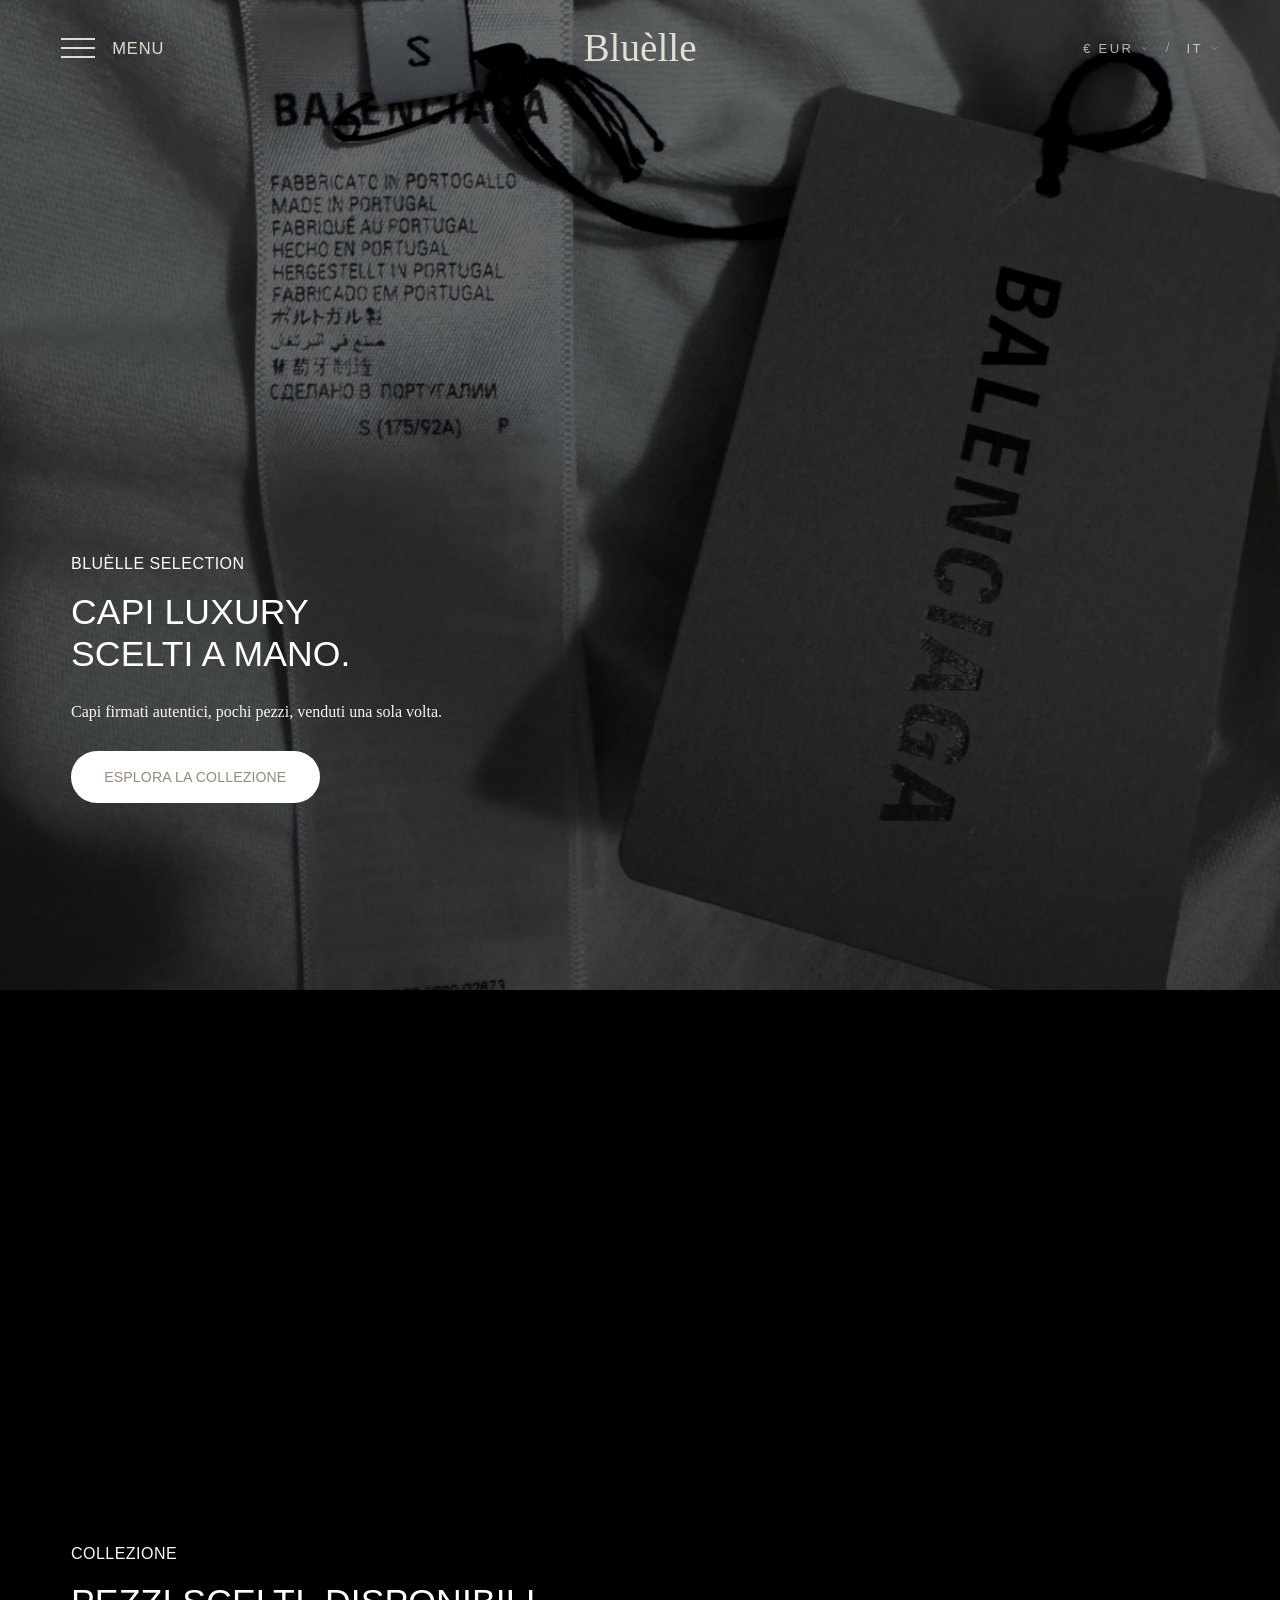
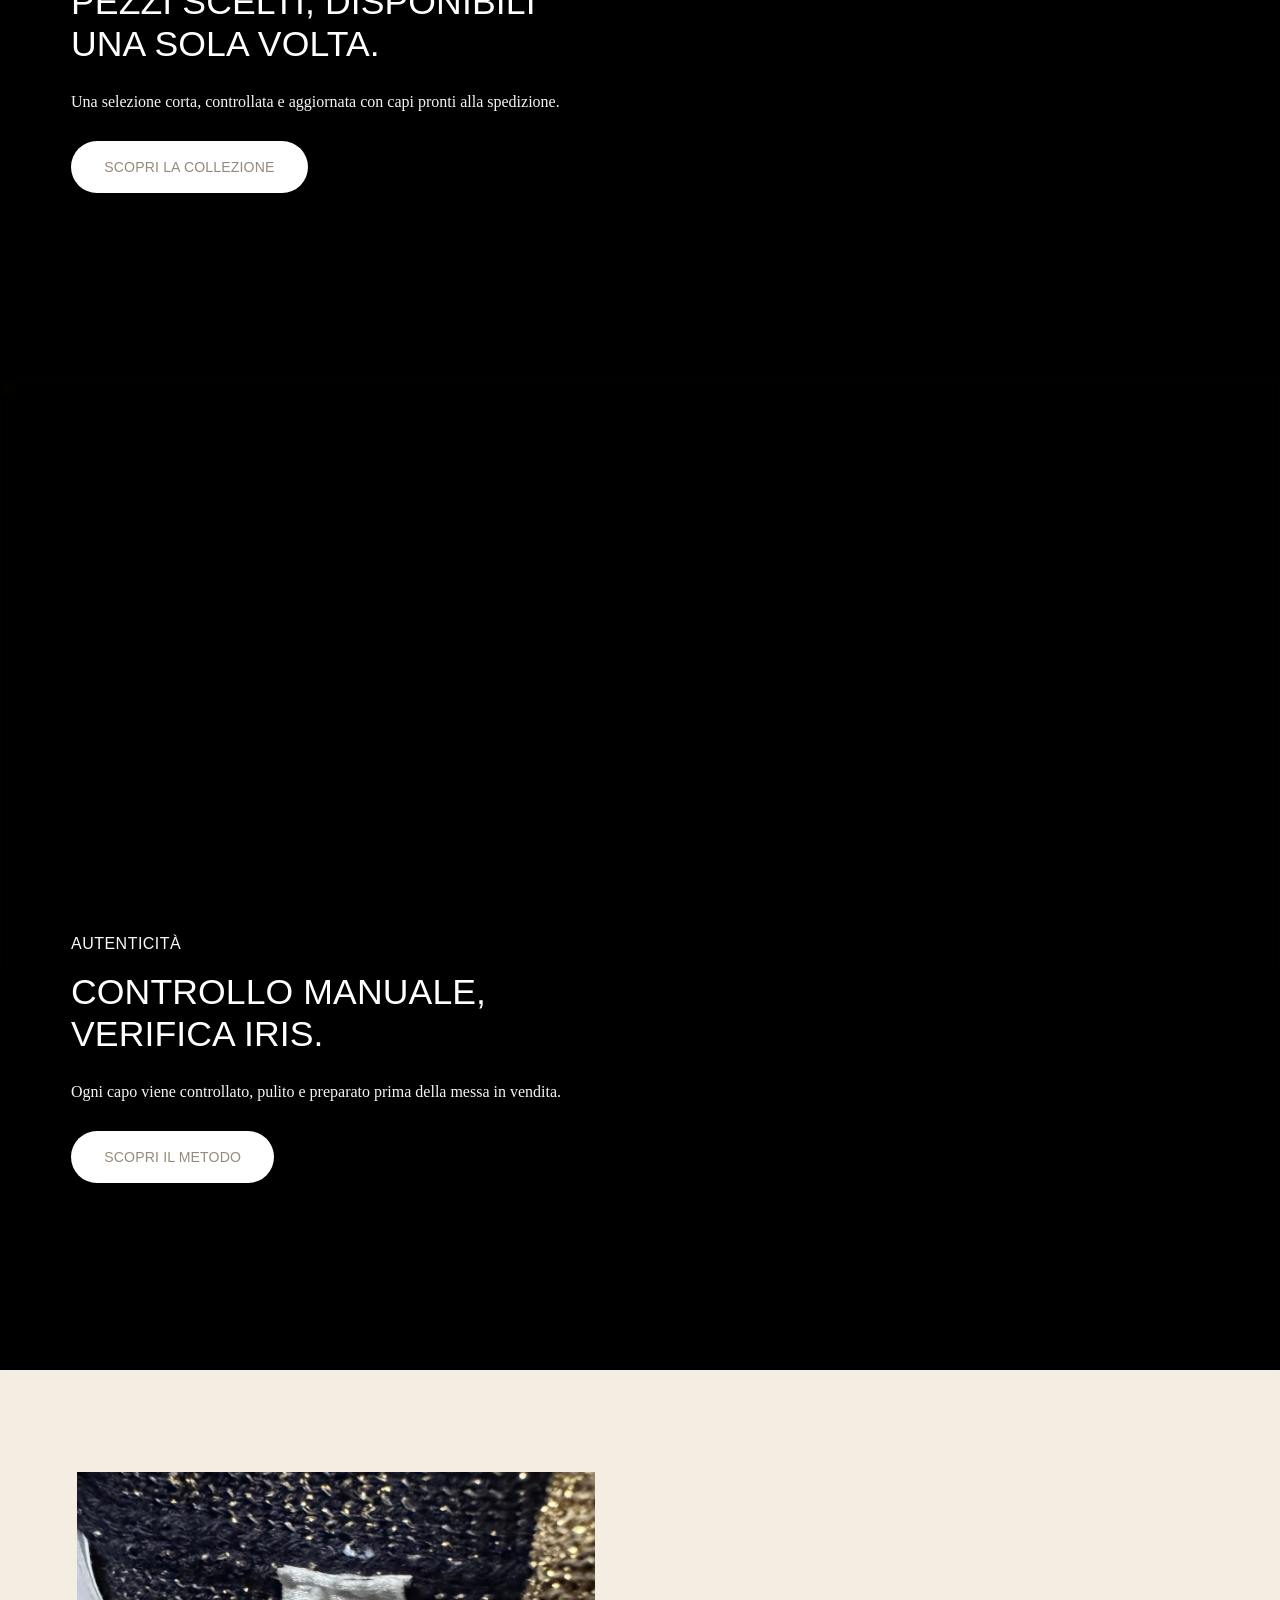
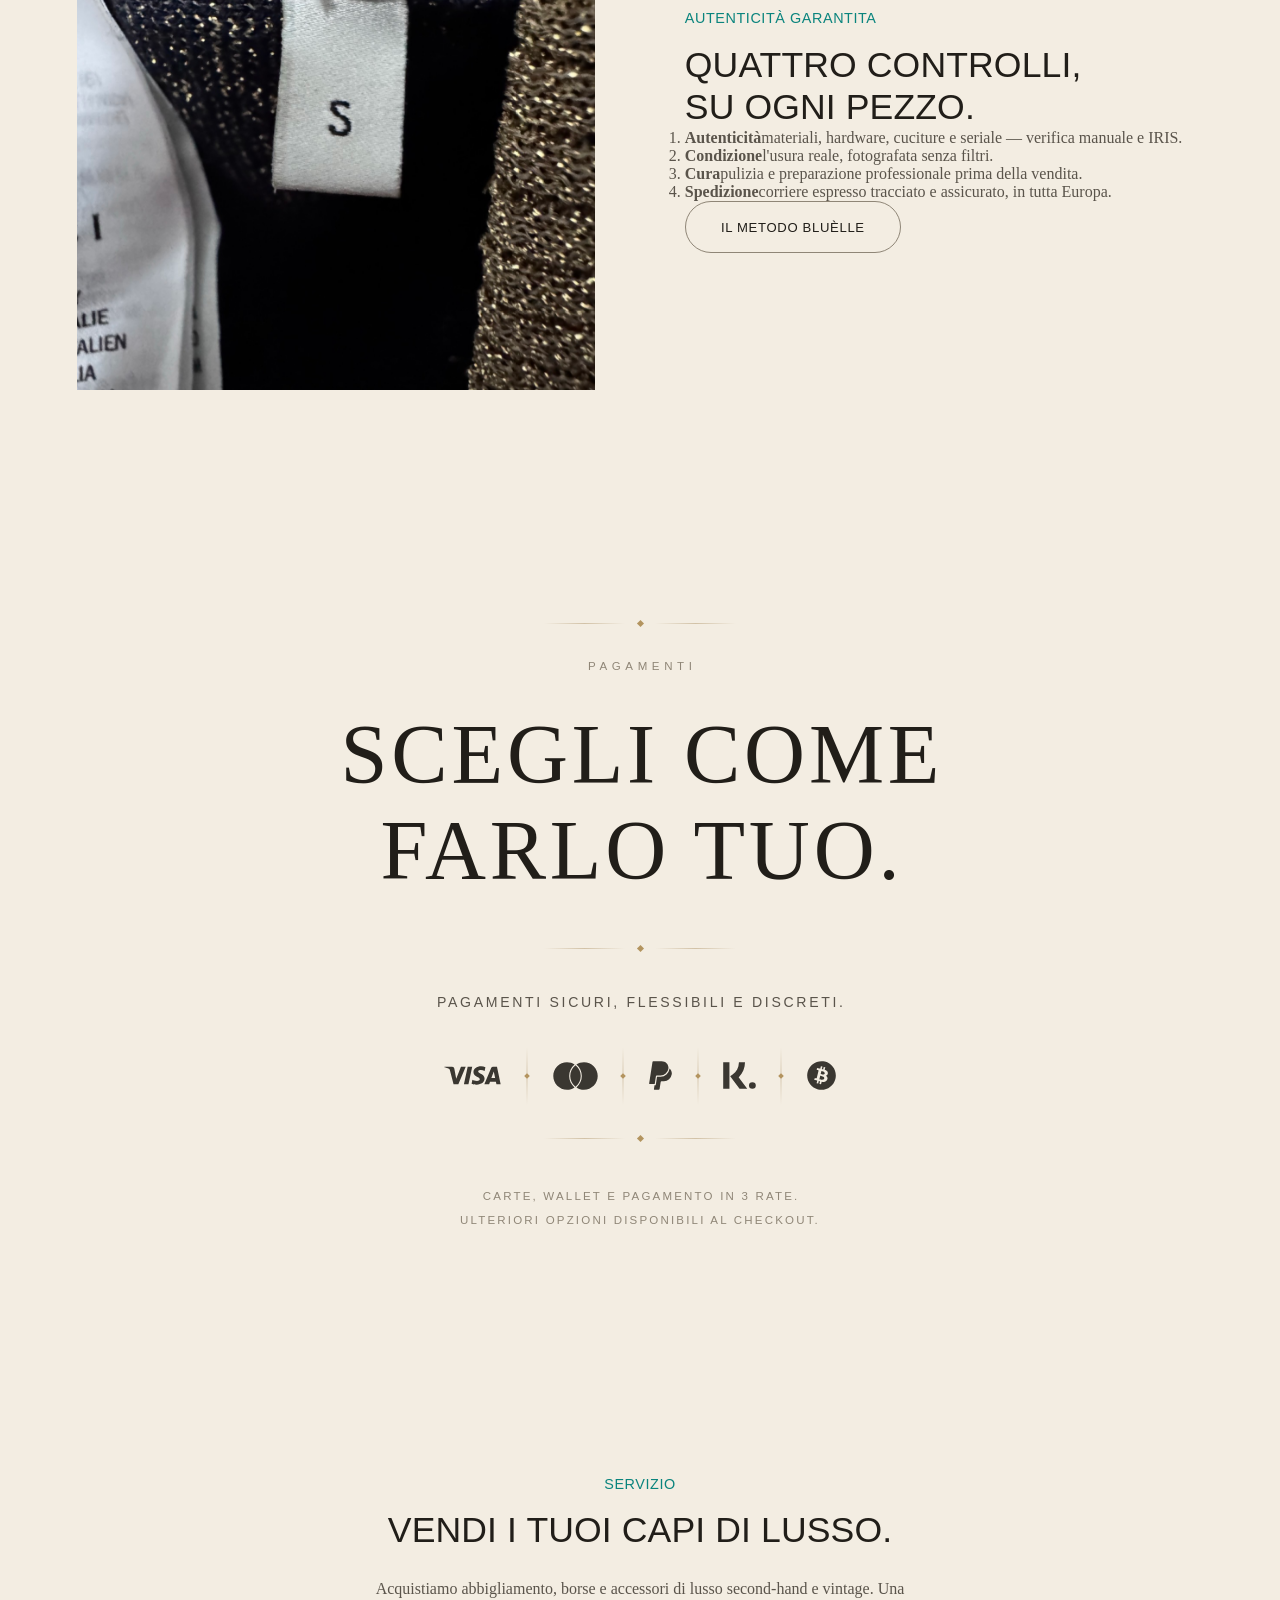
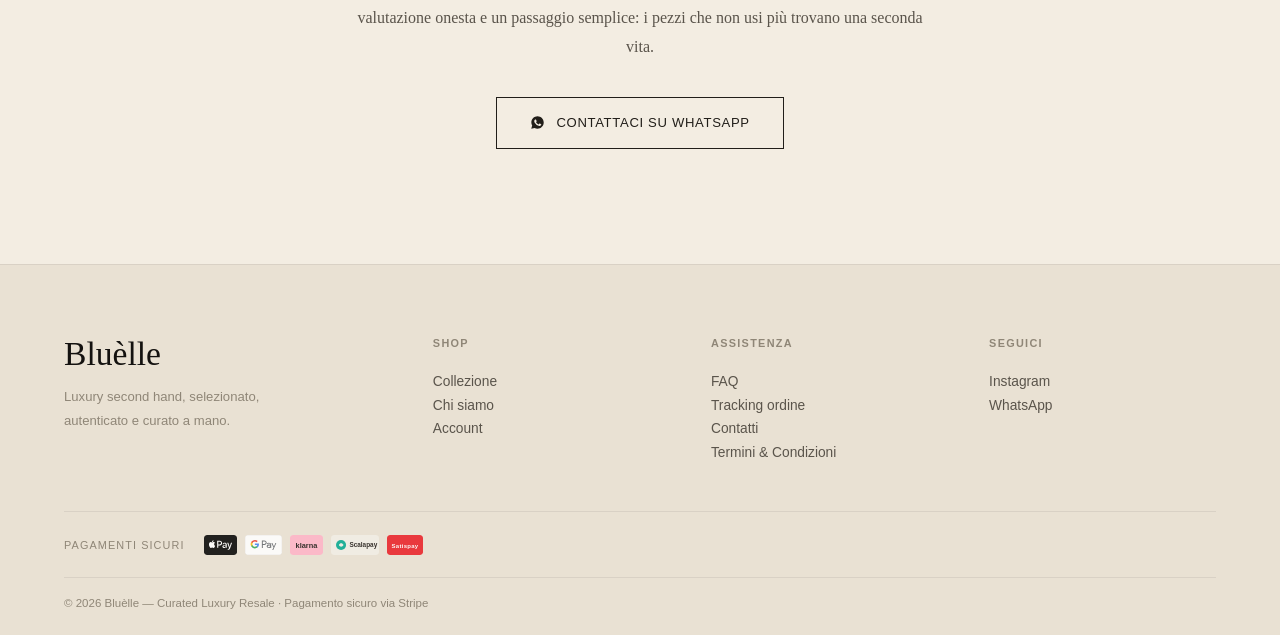
==== index.html @ ceb3f7fa "Pagamenti: loghi ufficiali al posto delle scritte disegnate Le scritte che avevo fatto io erano test" ====
<!DOCTYPE html>
<html lang="it">
<head>
<meta charset="UTF-8">
<meta http-equiv="Content-Security-Policy" content="default-src 'self'; base-uri 'self'; object-src 'none'; script-src 'self' 'unsafe-inline' https://cdn.jsdelivr.net https://unpkg.com; style-src 'self' 'unsafe-inline' https://fonts.googleapis.com https://cdn.jsdelivr.net; font-src 'self' https://fonts.gstatic.com; img-src 'self' data: https://cdn.jsdelivr.net https://popi99999.github.io; media-src 'self' https://videos.pexels.com https://commondatastorage.googleapis.com; connect-src 'self' https://open.er-api.com https://ipwho.is https://get.geojs.io https://unpkg.com; form-action 'self' https://formsubmit.co">
<meta name="referrer" content="strict-origin-when-cross-origin">
<meta name="viewport" content="width=device-width,initial-scale=1">
<meta name="description" content="Bluèlle seleziona e autentica capi luxury second hand. Autenticità garantita, prezzi onesti, spedizione tracciata in tutta Europa.">
<meta name="robots" content="index, follow">
<link rel="canonical" href="https://popi99999.github.io/BLUELLE-/">
<meta property="og:type" content="website">
<meta property="og:title" content="Bluèlle - Capi Luxury Selezionati">
<meta property="og:description" content="Capi firmati selezionati e autenticati uno per uno. Acquisto sicuro via Stripe, spedizione tracciata.">
<meta property="og:url" content="https://popi99999.github.io/BLUELLE-/">
<meta property="og:image" content="https://popi99999.github.io/BLUELLE-/img/p7-f1.jpg">
<meta property="og:locale" content="it_IT">
<meta property="og:site_name" content="Bluèlle">
<meta name="twitter:card" content="summary_large_image">
<meta name="twitter:image" content="https://popi99999.github.io/BLUELLE-/img/p7-f1.jpg">
<meta name="twitter:title" content="Bluèlle - Luxury Second Hand">
<meta name="twitter:description" content="Capi firmati selezionati e autenticati uno per uno.">
<link rel="icon" href="favicon.svg" type="image/svg+xml">
<title>Bluèlle - Capi Luxury Selezionati | Second Hand</title>
<link rel="preconnect" href="https://fonts.googleapis.com">
<link rel="preconnect" href="https://fonts.gstatic.com" crossorigin>
<link href="https://fonts.googleapis.com/css2?family=Bodoni+Moda:opsz,wght@6..96,400&family=Lora:ital,wght@0,400;0,700;1,400;1,700&family=Open+Sans:ital,wght@0,300;0,400;0,500;1,300&family=Pinyon+Script&display=swap" rel="stylesheet">
<link rel="stylesheet" href="https://cdn.jsdelivr.net/npm/lenis@1.3.25/dist/lenis.css" integrity="sha384-gvLq/iOMNnPchdosgVym5huSVkKipHCQaqSw2Eg0V52Mzmlf169ZOsXcNc2cNu8x" crossorigin="anonymous">
<link rel="stylesheet" href="assets/styles.css?v=20260831a">
</head>
<body>
<!-- INTRO -->
<div id="intro">
  <div class="itext">
    <div class="iring" aria-hidden="true"></div>
    <div class="iname brand-word" aria-label="Bluèlle"><span>Blu</span><em>è</em><span>lle</span></div>
    <div class="iline"></div>
    <div class="isub">Luxury Second Hand</div>
    <div class="iskip">tocca per entrare</div>
  </div>
</div>
<!-- TOPBAR -->
<div id="topbar">
  <button class="picker-btn" id="currBtn" type="button" onclick="togglePicker('curr')" aria-haspopup="listbox"><span id="currBtnLabel">€ EUR</span><svg class="pick-chev" width="9" height="9" viewBox="0 0 24 24" fill="none" stroke="currentColor" stroke-width="2" stroke-linecap="round"><path d="M6 9l6 6 6-6"/></svg></button>
  <span class="tb-sep">/</span>
  <button class="picker-btn" id="langBtn" type="button" onclick="togglePicker('lang')" aria-haspopup="listbox"><span id="langBtnLabel">IT</span><svg class="pick-chev" width="9" height="9" viewBox="0 0 24 24" fill="none" stroke="currentColor" stroke-width="2" stroke-linecap="round"><path d="M6 9l6 6 6-6"/></svg></button>
  <div class="picker-panel" id="pickerPanel" hidden>
    <label class="pick-search"><svg width="13" height="13" viewBox="0 0 24 24" fill="none" stroke="currentColor" stroke-width="1.7" stroke-linecap="round"><circle cx="11" cy="11" r="7"/><path d="M20 20l-4-4"/></svg><input id="pickerSearch" type="search" autocomplete="off" placeholder="Cerca…" oninput="filterPicker()"></label>
    <div class="pick-list" id="pickerList"></div>
  </div>
  <select id="currSel" onchange="setCurr(this.value)" aria-hidden="true" tabindex="-1" style="display:none"><option value="EUR">EUR</option><option value="USD">USD</option><option value="GBP">GBP</option><option value="CHF">CHF</option><option value="JPY">JPY</option><option value="CNY">CNY</option></select>
  <select id="langSel" onchange="setLang(this.value)" aria-hidden="true" tabindex="-1" style="display:none"><option value="it">IT</option><option value="en">EN</option><option value="fr">FR</option><option value="es">ES</option><option value="de">DE</option></select>
</div>

<!-- NAV -->
<nav id="nav" role="navigation" aria-label="Navigazione principale">
  <a href="index.html" class="nlogo brand-word" aria-label="Bluèlle"><span>Blu</span><em>è</em><span>lle</span></a>
  <ul class="nlinks">
    <li><a href="chi-siamo.html" data-i="nav_about">Chi siamo</a></li>
    <li><a href="collezione.html" data-i="nav_coll">Collezione</a></li>
    <li><a href="faq.html">FAQ</a></li>
    <li><a href="tracking.html">Tracking</a></li>
    <li><a href="contatti.html" data-i="nav_contact">Contatti</a></li>
    <li><a href="account.html">Account</a></li>
  </ul>
  <button class="burger" id="burger" aria-label="Apri menu" aria-expanded="false" onclick="toggleMenu()"><span class="burger-lines" aria-hidden="true"><span></span><span></span><span></span></span><span class="burger-label">Menu</span></button>
</nav>

<!-- MOBILE NAV -->
<div class="mnav" id="mnav">
  <a href="index.html" onclick="closeMNav()">Home</a>
  <a href="collezione.html" onclick="closeMNav()" data-i="nav_coll">Collezione</a>
  <a href="chi-siamo.html" onclick="closeMNav()" data-i="nav_about">Chi siamo</a>
  <a href="faq.html" onclick="closeMNav()">FAQ</a>
  <a href="tracking.html" onclick="closeMNav()">Tracking</a>
  <a href="contatti.html" onclick="closeMNav()" data-i="nav_contact">Contatti</a>
  <a href="account.html" onclick="closeMNav()">Account</a>
</div>
<main role="main">
<!-- VIDEO SCROLL HOME -->
<section id="home-showcase" class="rx-home" aria-label="Esperienza Bluèlle">
  <article class="rx-panel rx-cover">
    <div class="rx-panel-media rx-frame-a" aria-hidden="true">
      <img src="img/new-art42-1.jpg" alt="" fetchpriority="high" decoding="async">
      <video muted loop playsinline preload="metadata" poster="img/new-art42-1.jpg">
        <source src="https://videos.pexels.com/video-files/856430/856430-hd_1920_1080_30fps.mp4" type="video/mp4">
      </video>
    </div>
    <div class="rx-title">
      <p class="rx-kicker">Bluèlle Selection</p>
      <h1><span>Capi luxury</span> <span>scelti a mano.</span></h1>
      <p>Capi firmati autentici, pochi pezzi, venduti una sola volta.</p>
      <a href="collezione.html" class="rx-cta" data-i="hero_cta">Esplora la collezione</a>
    </div>
  </article>

  <article class="rx-panel rx-panel-one">
    <div class="rx-panel-media rx-frame-b" aria-hidden="true">
      <img src="img/new-art63-1.jpg" alt="" loading="lazy" decoding="async">
      <video muted loop playsinline preload="none" poster="img/new-art63-1.jpg">
        <source src="https://videos.pexels.com/video-files/3129957/3129957-hd_1920_1080_25fps.mp4" type="video/mp4">
      </video>
    </div>
    <div class="rx-scene rx-scene-one">
      <p>Collezione</p>
      <h2>Pezzi scelti, disponibili una sola volta.</h2>
      <span>Una selezione corta, controllata e aggiornata con capi pronti alla spedizione.</span>
      <a href="collezione.html">Scopri la collezione</a>
    </div>
  </article>

  <article class="rx-panel rx-panel-two">
    <div class="rx-panel-media rx-frame-c" aria-hidden="true">
      <img src="img/new-art05-1.jpg" alt="" loading="lazy" decoding="async">
      <video muted loop playsinline preload="none" poster="img/new-art05-1.jpg">
        <source src="https://videos.pexels.com/video-files/4146416/4146416-hd_1920_1080_25fps.mp4" type="video/mp4">
      </video>
    </div>
    <div class="rx-scene rx-scene-two">
      <p>Autenticità</p>
      <h2>Controllo manuale, verifica IRIS.</h2>
      <span>Ogni capo viene controllato, pulito e preparato prima della messa in vendita.</span>
      <a href="chi-siamo.html">Scopri il metodo</a>
    </div>
  </article>
</section>

<!-- AUTENTICITÀ -->
<section id="method" class="hmet" aria-label="Autenticità Bluèlle">
  <figure class="hmet-media pk-reveal">
    <img src="img/p1-f3.jpg" alt="Controllo di etichette e materiali durante l'autenticazione" loading="lazy" decoding="async">
  </figure>
  <div class="hmet-copy reveal delay-1">
    <p class="vk">Autenticità garantita</p>
    <h2 class="vt">Quattro controlli, su ogni pezzo.</h2>
    <ol class="hmet-ctrl">
      <li><b>Autenticità</b><span>materiali, hardware, cuciture e seriale — verifica manuale e IRIS.</span></li>
      <li><b>Condizione</b><span>l'usura reale, fotografata senza filtri.</span></li>
      <li><b>Cura</b><span>pulizia e preparazione professionale prima della vendita.</span></li>
      <li><b>Spedizione</b><span>corriere espresso tracciato e assicurato, in tutta Europa.</span></li>
    </ol>
    <a class="pill-cta" href="chi-siamo.html">Il metodo Bluèlle</a>
  </div>
</section>

<!-- PAGAMENTI -->
<section id="payments" class="hpay" aria-label="Metodi di pagamento">
  <div class="hpay-inner reveal">
    <div class="hpay-orn" aria-hidden="true"><i></i><b></b><i></i></div>
    <p class="hpay-eye">Pagamenti</p>
    <h2 class="hpay-title">Scegli come <span>farlo tuo.</span></h2>
    <div class="hpay-orn" aria-hidden="true"><i></i><b></b><i></i></div>
    <p class="hpay-claim">Pagamenti sicuri, flessibili e discreti.</p>
    <ul class="hpay-logos" aria-label="Metodi accettati">
      <li><img src="img/mk-visa.svg" alt="Visa" style="height:19px" loading="lazy" onerror="this.closest('li').remove()"></li>
      <li><img src="img/mk-mastercard.svg" alt="Mastercard" style="height:28px" loading="lazy" onerror="this.closest('li').remove()"></li>
      <li><img src="img/mk-paypal.svg" alt="PayPal" style="height:29px" loading="lazy" onerror="this.closest('li').remove()"></li>
      <li><img src="img/mk-klarna.svg" alt="Klarna" style="height:27px" loading="lazy" onerror="this.closest('li').remove()"></li>
      <li><img src="img/mk-bitcoin.svg" alt="Bitcoin · BitPay" style="height:29px" loading="lazy" onerror="this.closest('li').remove()"></li>
    </ul>
    <div class="hpay-orn" aria-hidden="true"><i></i><b></b><i></i></div>
    <p class="hpay-note">Carte, wallet e pagamento in 3 rate.<br>Ulteriori opzioni disponibili al checkout.</p>
  </div>
</section>

<!-- VENDI A NOI -->
<section id="sell" aria-label="Vendi i tuoi capi">
  <div class="sell-inner reveal">
    <p class="vk">Servizio</p>
    <h2 class="vt">Vendi i tuoi capi di lusso.</h2>
    <p class="sell-text">Acquistiamo abbigliamento, borse e accessori di lusso second-hand e vintage. Una valutazione onesta e un passaggio semplice: i pezzi che non usi più trovano una seconda vita.</p>
    <a href="https://wa.me/393000000000" class="sell-cta" target="_blank" rel="noopener">
      <svg width="15" height="15" viewBox="0 0 24 24" fill="currentColor" aria-hidden="true"><path d="M12.04 2C6.58 2 2.13 6.45 2.13 11.91c0 1.75.46 3.45 1.32 4.95L2 22l5.25-1.38c1.45.79 3.08 1.21 4.79 1.21h.01c5.46 0 9.91-4.45 9.91-9.91C21.96 6.45 17.5 2 12.04 2zm5.8 14.16c-.24.68-1.42 1.31-1.95 1.36-.5.05-.98.23-3.29-.69-2.78-1.1-4.55-3.96-4.69-4.14-.14-.18-1.12-1.49-1.12-2.84s.71-2.02.96-2.29c.25-.27.55-.34.73-.34.18 0 .37 0 .53.01.17.01.4-.06.62.48.24.55.81 1.9.88 2.04.07.14.12.3.02.48-.09.18-.14.3-.28.46-.14.16-.29.36-.42.48-.14.14-.28.29-.12.57.16.28.71 1.17 1.53 1.9 1.05.94 1.94 1.23 2.22 1.37.28.14.44.12.6-.07.16-.18.69-.8.87-1.08.18-.28.37-.23.62-.14.25.09 1.6.75 1.87.89.28.14.46.2.53.32.07.11.07.66-.17 1.34z"/></svg>
      Contattaci su WhatsApp
    </a>
  </div>
</section>
</main>
<!-- FOOTER -->
<footer role="contentinfo">
  <div class="ft-grid">
    <div class="ft-brand">
      <div class="flogo brand-word" aria-label="Bluèlle"><span>Blu</span><em>è</em><span>lle</span></div>
      <p class="ft-tag">Luxury second hand, selezionato,<br>autenticato e curato a mano.</p>
    </div>
    <div class="ft-col" aria-label="Shop">
      <h4>Shop</h4>
      <a href="collezione.html" data-i="nav_coll">Collezione</a>
      <a href="chi-siamo.html" data-i="nav_about">Chi siamo</a>
      <a href="account.html">Account</a>
    </div>
    <div class="ft-col" aria-label="Assistenza">
      <h4>Assistenza</h4>
      <a href="faq.html">FAQ</a>
      <a href="tracking.html">Tracking ordine</a>
      <a href="contatti.html" data-i="nav_contact">Contatti</a>
      <a href="termini.html">Termini &amp; Condizioni</a>
    </div>
    <div class="ft-col" aria-label="Seguici">
      <h4>Seguici</h4>
      <a href="https://instagram.com/bluelle._" target="_blank" rel="noopener">Instagram</a>
      <a href="https://wa.me/393000000000" target="_blank" rel="noopener">WhatsApp</a>
    </div>
  </div>
  <div class="ft-pay">
    <span class="ft-pay-label">Pagamenti sicuri</span>
    <div class="ft-pay-icons">
      <img src="https://cdn.jsdelivr.net/npm/payment-icons@1.2.1/svg/flat/visa.svg" alt="Visa" loading="lazy" onerror="this.style.display='none'">
      <img src="https://cdn.jsdelivr.net/npm/payment-icons@1.2.1/svg/flat/mastercard.svg" alt="Mastercard" loading="lazy" onerror="this.style.display='none'">
      <img src="https://cdn.jsdelivr.net/npm/payment-icons@1.2.1/svg/flat/amex.svg" alt="American Express" loading="lazy" onerror="this.style.display='none'">
      <img src="img/pay-applepay.svg" alt="Apple Pay" loading="lazy" onerror="this.style.display='none'">
      <img src="img/pay-googlepay.svg" alt="Google Pay" loading="lazy" onerror="this.style.display='none'">
      <img src="https://cdn.jsdelivr.net/npm/payment-icons@1.2.1/svg/flat/paypal.svg" alt="PayPal" loading="lazy" onerror="this.style.display='none'">
      <img src="img/pay-klarna.svg" alt="Klarna" loading="lazy" onerror="this.style.display='none'">
      <img src="img/pay-scalapay.svg" alt="Scalapay" loading="lazy" onerror="this.style.display='none'">
      <img src="img/pay-satispay.svg" alt="Satispay" loading="lazy" onerror="this.style.display='none'">
      <img src="https://cdn.jsdelivr.net/npm/cryptocurrency-icons@0.18.1/svg/color/btc.svg" alt="Bitcoin · BitPay" loading="lazy" onerror="this.style.display='none'">
    </div>
  </div>
  <div class="ft-bottom">© 2026 Bluèlle — Curated Luxury Resale · Pagamento sicuro via Stripe</div>
</footer>
<!-- MODAL REGION / WELCOME -->
<div class="geov" id="geov" onclick="if(event.target===this)confirmRegion()">
  <div class="geobox">
    <div class="geo-eye" id="geoEye">Benvenuto</div>
    <h3 class="geo-title" id="geoTitle">Confermi <em>area</em> e valuta?</h3>
    <p class="geo-sub" id="geoSub">Imposta lingua e valuta per la tua area.</p>
    <div class="geo-row">
      <div class="geo-field">
        <label id="geoLangLbl">Lingua</label>
        <select class="geo-sel" id="geoLang">
          <option value="it">Italiano</option>
          <option value="en">English</option>
          <option value="fr">Français</option>
          <option value="es">Español</option>
          <option value="de">Deutsch</option>
        </select>
      </div>
      <div class="geo-field">
        <label id="geoCurrLbl">Valuta</label>
        <select class="geo-sel" id="geoCurr">
          <option value="EUR">€ Euro</option>
          <option value="USD">$ USD</option>
          <option value="GBP">£ GBP</option>
          <option value="CHF">₣ CHF</option>
          <option value="JPY">¥ JPY</option>
          <option value="CNY">¥ CNY</option>
        </select>
      </div>
    </div>
    <button class="geo-confirm" id="geoConfirm" onclick="confirmRegion()">Conferma</button>
  </div>
</div>
<!-- PROGRESS LINE (hidden) -->
<div id="pgline"><div id="pgfill"></div></div>
<script src="assets/app.js?v=20260831a"></script>
<script src="https://cdn.jsdelivr.net/npm/gsap@3.15.0/dist/gsap.min.js" integrity="sha384-XmJ9SoHtVOHoQUcKvFAzVXwdkKo1Ie3bhmSoIAkcdsHGaIrVJIkmozyq0FJeb/Ly" crossorigin="anonymous"></script>
<script src="https://cdn.jsdelivr.net/npm/gsap@3.15.0/dist/ScrollTrigger.min.js" integrity="sha384-wl5TeDVvOWt30Pbf8aSo2ZrzsOjddu3avOBvHe+p+OhJt9gP6w9YXmDkN5DK2/dF" crossorigin="anonymous"></script>
<script src="https://cdn.jsdelivr.net/npm/lenis@1.3.25/dist/lenis.min.js" integrity="sha384-ClD7pCgIUz5M81HT8aZmMxCsWmfsycmBiwL5gy1pUbdWHvICIbea22N9sTtAFotA" crossorigin="anonymous"></script>
<script src="assets/motion.js?v=20260831a"></script>
</body>
</html>
---- assets/styles.css ----
*,*::before,*::after{box-sizing:border-box;margin:0;padding:0}
:root{
  /* surfaces — warm ivory / greige */
  --paper:#f3ede2;
  --cream:#e9e1d3;
  --sand:#dccfbb;
  --pine:#211e19;
  --pine-2:#2c2822;
  /* ink — warm charcoal */
  --ink:#211e19;
  --slate:#5a544b;
  --stone:#8f8677;
  --mist:#bab1a1;
  /* accent — Tiffany (quello approvato) */
  --tiff:#0aa6a0;
  --tiff-deep:#0a847d;
  --tiff-soft:#7fd9d1;
  /* lines */
  --line:rgba(33,30,25,.15);
  --line-soft:rgba(33,30,25,.08);
  --line-d:rgba(243,237,226,.16);
  /* legacy aliases (inline styles nelle pagine) */
  --salt:var(--paper);
  --shell:var(--cream);
  --marine:var(--pine-2);
  --brass:var(--tiff);
  --brass-soft:var(--tiff-soft);
  --tiff-glow:var(--tiff-soft);
  --iris:var(--tiff-deep);
  --iris-soft:var(--tiff);
  /* motion */
  --e-out:cubic-bezier(.16,1,.3,1);
  --e-io:cubic-bezier(.83,0,.17,1);
  /* type */
  --f-disp:'Lora',Georgia,serif;
  --f-body:'Lora',Georgia,serif;
  --f-ui:'Open Sans',Arial,sans-serif;
  --f-alt:'Open Sans',Arial,sans-serif;
  --f-script:'Pinyon Script',cursive;
  --mnav-panel:clamp(430px,33.6vw,690px);
  --mnav-pad-left:clamp(4.4rem,5.25vw,6.8rem);
  --mnav-pad-right:clamp(3.2rem,5.7vw,7rem);
}
html{scroll-behavior:smooth;background:var(--paper)}
body{background:var(--paper);color:var(--slate);font-family:var(--f-body);font-weight:400;overflow-x:hidden;-webkit-font-smoothing:antialiased;text-rendering:optimizeLegibility;font-synthesis:none}
button,input,select,textarea{font-family:var(--f-ui)}
img{display:block}
::selection{background:var(--tiff);color:var(--paper)}
.container{width:100%;max-width:1240px;margin:0 auto;padding:0 clamp(1.6rem,5vw,4.5rem)}
.brand-word{display:inline-flex;align-items:baseline;gap:0;font-family:var(--f-script);font-weight:400;line-height:1;letter-spacing:normal;text-decoration:none;white-space:nowrap;
  color:#141210;
  background:linear-gradient(112deg,#141210 0%,#141210 28%,#064943 38%,#57cfc5 46%,#d9fffb 50%,#0aa6a0 55%,#141210 68%,#141210 100%);
  background-size:420% 100%;background-position:135% 0;
  -webkit-background-clip:text;background-clip:text;-webkit-text-fill-color:transparent;
  filter:drop-shadow(0 0 0 rgba(10,166,160,0));
  animation:pearlDrift 16s ease-in-out infinite alternate,pearlBreath 7.8s ease-in-out infinite}
.brand-word span,.brand-word em{font:inherit;line-height:inherit}
.brand-word em{font-style:normal;color:inherit;-webkit-text-fill-color:transparent;background:none}
@keyframes pearlDrift{0%{background-position:122% 0}34%{background-position:84% 0}67%{background-position:38% 0}100%{background-position:8% 0}}
@keyframes pearlBreath{0%,100%{filter:drop-shadow(0 0 0 rgba(10,166,160,0))}45%{filter:drop-shadow(0 0 11px rgba(10,166,160,.26))}72%{filter:drop-shadow(0 0 4px rgba(10,166,160,.12))}}
@media(prefers-reduced-motion:reduce){.brand-word{animation:none;background-position:50% 0}}

/* ── PAGE TRANSITION VEIL ───────────────────────────── */
.ptv{position:fixed;inset:0;background:var(--cream);z-index:1700;transform:scaleY(0);transform-origin:bottom;pointer-events:none}
.ptv.in{animation:ptvIn .55s var(--e-io) forwards}
.ptv.out{transform:scaleY(1);transform-origin:top;animation:ptvOut .7s var(--e-io) .05s forwards}
@keyframes ptvIn{to{transform:scaleY(1)}}
@keyframes ptvOut{to{transform:scaleY(0)}}
.ptv .ptv-mark{position:absolute;top:50%;left:50%;transform:translate(-50%,-50%);font-size:2.6rem;opacity:0}
.ptv.out .ptv-mark{animation:ptvMark .55s ease .02s}
@keyframes ptvMark{0%{opacity:0}30%{opacity:.9}100%{opacity:0}}

/* ── INTRO ──────────────────────────────────────────── */
#intro{position:fixed;inset:0;z-index:1000;overflow:hidden;background:radial-gradient(130% 100% at 50% 0%,var(--paper) 0%,var(--cream) 48%,var(--sand) 100%);cursor:pointer;transition:opacity .6s ease}
/* il velo si dissolve mentre il logo resta: sotto il video e gia in movimento */
#intro.veil-off{background:transparent;transition:background 1.1s ease}
#intro.veil-off .iname{color:#fff;text-shadow:0 2px 30px rgba(0,0,0,.45)}
#intro.veil-off .isub{color:rgba(255,255,255,.9)}
#intro.veil-off::before{opacity:0;transition:opacity .8s ease}
#intro::before{content:'';position:absolute;inset:0;background:radial-gradient(58% 46% at 50% 44%,rgba(10,166,160,.07) 0%,rgba(240,233,219,0) 64%)}
.itext{position:absolute;inset:0;display:flex;flex-direction:column;align-items:center;justify-content:center;z-index:2;pointer-events:none}
.iring{display:block;position:absolute;top:50%;left:50%;width:min(66vw,460px);height:min(66vw,460px);transform:translate(-50%,-50%) scale(.86);border:1px solid rgba(10,166,160,.0);border-radius:50%;opacity:0}
.itext.visible .iring{animation:iringIn 1.4s var(--e-out) .15s forwards}
@keyframes iringIn{0%{opacity:0;transform:translate(-50%,-50%) scale(.86);border-color:rgba(10,166,160,.35)}100%{opacity:1;transform:translate(-50%,-50%) scale(1);border-color:rgba(10,166,160,.16)}}
.iname{position:relative;font-size:clamp(3.6rem,10vw,8rem);color:var(--pine-2);line-height:1.15;text-align:center;opacity:0;transform:translateY(14px) scale(.97);transition:opacity .55s ease,transform .7s var(--e-out),color .8s ease}
.itext.visible .iname{opacity:1;transform:none}
.oldsvg{display:none!important}
.iline{width:0;height:1px;margin:1.9rem auto 0;background:linear-gradient(to right,transparent,var(--tiff),transparent);opacity:0}
.itext.visible .iline{animation:ilineIn .7s var(--e-out) .35s forwards}
@keyframes ilineIn{0%{width:0;opacity:0}100%{width:270px;opacity:.8}}
.isub{font-size:clamp(.68rem,1.1vw,.88rem);letter-spacing:.62em;text-transform:uppercase;color:var(--stone);margin-top:1.9rem;padding-left:.62em;opacity:0;transition:opacity .6s ease,color .8s ease}
.itext.visible .isub{opacity:1;transition-delay:.4s}
.itext.out .iname{opacity:0;transform:translateY(-16px);transition:opacity .7s ease,transform .7s var(--e-io)}
.itext.out .iline,.itext.out .isub,.itext.out .iring{opacity:0;transition:opacity .45s ease}
.iskip{display:none;position:absolute;bottom:2rem;left:50%;transform:translateX(-50%);font-size:.55rem;letter-spacing:.4em;text-transform:uppercase;color:var(--mist);opacity:0;transition:opacity 1s 2s;pointer-events:none}
#intro:hover .iskip{color:var(--stone)}
.itext.visible~.iskip,.itext.visible .iskip{opacity:.8}

/* ── TOPBAR ─────────────────────────────────────────── */
#topbar{background:transparent;padding:0;display:flex;justify-content:flex-end;align-items:center;gap:1.05rem;position:fixed;top:0;left:auto;right:clamp(1.4rem,4.8vw,4.5rem);height:96px;z-index:330;border-bottom:0;transition:transform .6s var(--e-out),opacity .5s}
#topbar.gone{transform:translateY(-140%);opacity:0;border-bottom-color:transparent;pointer-events:none}
.tb-sel{background:transparent;border:none;color:var(--stone);font-family:var(--f-ui);font-weight:300;font-size:.72rem;letter-spacing:.22em;cursor:pointer;outline:none;transition:color .4s;text-transform:uppercase}
.tb-sel option{color:var(--ink);background:var(--paper)}
.tb-sel:hover{color:var(--tiff)}
.tb-sep{color:var(--mist);font-size:.86rem}
/* ── SELETTORE VALUTA/LINGUA RICERCABILE ── */
.picker-btn{display:inline-flex;align-items:center;gap:.42rem;background:transparent;border:none;color:var(--stone);font-family:var(--f-ui);font-weight:300;font-size:.82rem;letter-spacing:.18em;text-transform:uppercase;cursor:pointer;outline:none;padding:.25rem 0;transition:color .35s}
.picker-btn:hover,.picker-btn.on{color:var(--ink)}
.pick-chev{transition:transform .35s var(--e-out);opacity:.7}
.picker-btn.on .pick-chev{transform:rotate(180deg)}
.picker-panel{position:fixed;top:clamp(5.4rem,11vh,7.6rem);left:50%;right:auto;width:min(680px,calc(100vw - 2.2rem));max-height:min(760px,calc(100svh - 8rem));background:#fff;border:1px solid rgba(33,30,25,.18);box-shadow:0 34px 86px rgba(17,16,14,.28);z-index:520;display:flex;flex-direction:column;overflow:hidden;animation:pickIn .32s var(--e-out);transform:translateX(-50%);font-family:var(--f-ui);color:#6e6974}
.picker-panel[hidden]{display:none!important}
@keyframes pickIn{from{opacity:0;transform:translate(-50%,-10px)}to{opacity:1;transform:translate(-50%,0)}}
.pick-search{display:flex;align-items:center;gap:1rem;min-height:76px;padding:0 1.5rem;border-bottom:1px solid rgba(33,30,25,.12);color:#8d877f;background:#fff}
.pick-search input{flex:1;min-width:0;border:none;background:transparent;outline:none;font-family:var(--f-ui);font-size:1.08rem;font-weight:300;line-height:1;color:#24211d;letter-spacing:.01em}
.pick-search input::placeholder{color:#b5aea4}
.pick-list{flex:1;min-height:0;max-height:none;overflow-y:auto;overscroll-behavior:contain;-webkit-overflow-scrolling:touch;touch-action:pan-y;background:#fff}
.pick-list::-webkit-scrollbar{width:6px}
.pick-list::-webkit-scrollbar-track{background:#f3f0ea}
.pick-list::-webkit-scrollbar-thumb{background:#bcb4a8}
.pick-row{display:grid;grid-template-columns:6rem minmax(0,1fr);align-items:center;gap:1rem;width:100%;min-height:64px;text-align:left;background:#fff;border:none;border-bottom:1px solid rgba(33,30,25,.09);padding:0 1.5rem;cursor:pointer;transition:background .2s,color .2s;font-family:var(--f-ui);color:#6e6974}
.pick-row:last-child{border-bottom:none}
.pick-row:hover{background:#f7f4ef}
.pick-code{font-size:.9rem;letter-spacing:.08em;color:#24211d;white-space:nowrap;font-weight:300;text-transform:uppercase}
.pick-name{font-size:1.02rem;font-weight:300;color:#837d73;overflow:hidden;text-overflow:ellipsis;white-space:nowrap}
.pick-row.on{background:#f1f3ec}
.pick-row.on .pick-code{color:var(--tiff-deep)}
.pick-row.on .pick-name{color:#5e574f}
.pick-empty{padding:1.4rem 1rem;font-size:.92rem;color:#837d73;text-align:center;font-family:var(--f-ui);font-weight:300}
@media(max-width:700px){
  .picker-panel{top:5.2rem;width:calc(100vw - 1.2rem);max-height:calc(100svh - 6.2rem)}
  .pick-search{min-height:68px;padding:0 1.1rem}
  .pick-search input{font-size:1rem}
  .pick-row{grid-template-columns:5rem minmax(0,1fr);min-height:58px;padding:0 1.1rem}
  .pick-code{font-size:.82rem}
  .pick-name{font-size:.96rem}
}

/* ── NAV ────────────────────────────────────────────── */
nav{position:fixed;top:0;left:0;right:0;height:96px;z-index:320;display:grid;grid-template-columns:minmax(190px,1fr) auto minmax(190px,1fr);align-items:center;padding:0 clamp(1.4rem,4.8vw,4.5rem);transition:background .6s,height .5s,box-shadow .6s,top .6s var(--e-out),transform .6s var(--e-out);pointer-events:none}
nav.s{background:rgba(247,242,233,.88);backdrop-filter:blur(14px) saturate(1.15);-webkit-backdrop-filter:blur(14px) saturate(1.15);height:78px;box-shadow:0 1px 0 var(--line-soft);top:0}
body.home-dark-nav nav.s{background:transparent;backdrop-filter:none;-webkit-backdrop-filter:none;box-shadow:none}
body.home-dark-nav nav.s .nlinks a{color:rgba(243,237,226,.78)}
body.home-dark-nav nav.s .nlinks a:hover{color:var(--paper)}
body.home-dark-nav nav.s .burger{color:var(--paper)}
body.home-dark-nav nav.s .burger-lines span{background:currentColor}
body.home-dark-nav #topbar:not(.gone){border-bottom-color:transparent}
body.home-dark-nav #topbar:not(.gone) .picker-btn,
body.home-dark-nav #topbar:not(.gone) .tb-sep{color:rgba(243,237,226,.72)}
nav.hide{transform:translateY(-190%)}
.nlogo{position:relative;grid-column:2;grid-row:1;justify-self:center;pointer-events:auto;transform:none}
nav.s .nlogo{transform:none}
.nlogo.brand-word{font-size:clamp(2.45rem,3vw,3.12rem);color:var(--ink)}
.nlinks{grid-row:1;display:none;gap:clamp(1.15rem,2.35vw,2.65rem);list-style:none}
.nlinks a{font-family:var(--f-alt);text-decoration:none;font-size:.68rem;letter-spacing:.27em;text-transform:uppercase;color:var(--slate);transition:color .35s;position:relative;padding-bottom:3px;overflow:hidden;display:inline-block}
.nlinks a::after{content:'';position:absolute;left:0;bottom:0;width:100%;height:1px;background:var(--tiff);transform:translateX(-103%);transition:transform .5s var(--e-out)}
.nlinks a:hover{color:var(--ink)}
.nlinks a:hover::after{transform:translateX(0)}

/* ── BURGER ─────────────────────────────────────────── */
.burger{grid-column:1;grid-row:1;justify-self:start;display:inline-flex;align-items:center;flex-direction:row;gap:1.05rem;cursor:pointer;background:none;border:none;color:var(--ink);padding:.72rem 0;z-index:321;pointer-events:auto}
.burger-lines{display:inline-flex;flex-direction:column;gap:7px;width:34px}
.burger-lines span{display:block;width:34px;height:2px;background:currentColor;transition:all .4s var(--e-out);transform-origin:center}
.burger-label{font-family:var(--f-ui);font-weight:300;font-size:1.03rem;letter-spacing:.055em;text-transform:uppercase;line-height:1;color:currentColor}
.burger.open .burger-lines span:nth-child(1){transform:rotate(45deg) translate(6px,6px)}
.burger.open .burger-lines span:nth-child(2){opacity:0;transform:scaleX(0)}
.burger.open .burger-lines span:nth-child(3){transform:rotate(-45deg) translate(6px,-6px)}
.burger:hover{color:var(--tiff-deep)}
body:has(.mnav.open) #topbar{opacity:1;pointer-events:auto;transform:none}
body:has(.mnav.open) .burger{color:#666672}
body:has(.mnav.open) .burger-label{display:none}
body:has(.mnav.open) .nlogo.brand-word{
  background:linear-gradient(112deg,#141210 0%,#141210 28%,#064943 38%,#57cfc5 46%,#d9fffb 50%,#0aa6a0 55%,#141210 68%,#141210 100%);
  background-size:420% 100%;background-position:135% 0;
  -webkit-background-clip:text;background-clip:text;-webkit-text-fill-color:transparent;
}
@media(max-width:900px){
  #topbar{height:86px;right:1rem;gap:.62rem}
  .picker-btn{font-size:.62rem;letter-spacing:.16em;gap:.28rem}
  .tb-sep{font-size:.66rem}
  nav{height:86px;grid-template-columns:1fr auto 1fr;padding:0 1.05rem}
  nav.s{height:70px}
  .nlogo.brand-word{font-size:1.92rem}
  .nlogo{transform:none}
  nav.s .nlogo{transform:none}
  .burger{gap:.65rem;padding:.7rem 0}
  .burger-lines{width:29px;gap:6px}
  .burger-lines span{width:29px;height:1.5px}
  .burger-label{display:none}
  .burger.open .burger-lines span:nth-child(1){transform:rotate(45deg) translate(5px,5px)}
  .burger.open .burger-lines span:nth-child(3){transform:rotate(-45deg) translate(5px,-5px)}
}
@media(max-width:420px){
  #topbar{right:.8rem;gap:.46rem}
  .picker-btn{font-size:.58rem;letter-spacing:.14em}
  .nlogo.brand-word{font-size:1.72rem}
  .burger-lines{width:27px}
  .burger-lines span{width:27px}
}

/* ── MOBILE NAV ─────────────────────────────────────── */
.mnav{position:fixed;inset:0;z-index:190;display:flex;flex-direction:column;align-items:flex-start;justify-content:flex-start;gap:clamp(1.7rem,3.05vh,2.35rem);padding:clamp(10.4rem,17.4vh,11.6rem) var(--mnav-pad-right) 4.8rem var(--mnav-pad-left);background:linear-gradient(to right,#fff 0 var(--mnav-panel),#171411 var(--mnav-panel) 100%);clip-path:inset(0 100% 0 0);transition:clip-path .82s var(--e-io);pointer-events:none;overflow:hidden;isolation:isolate}
.mnav.open{clip-path:inset(0 0 0 0);pointer-events:all}
.mnav::before{content:'';position:absolute;top:-18px;bottom:-18px;left:calc(var(--mnav-panel) + 18px);right:-18px;z-index:0;background:url('../img/new-art42-1.jpg') center/cover no-repeat;filter:blur(7px) saturate(.55) brightness(.56);transform:scale(1.045);opacity:.86}
.mnav::after{content:'';position:absolute;top:0;bottom:0;left:var(--mnav-panel);right:0;z-index:1;background:linear-gradient(90deg,rgba(20,18,15,.38),rgba(20,18,15,.62)),rgba(20,18,15,.2);pointer-events:none}
.mnav a{position:relative;z-index:2;display:inline-flex;align-items:center;justify-content:space-between;width:calc(var(--mnav-panel) - var(--mnav-pad-left) - var(--mnav-pad-right));max-width:31rem;text-decoration:none;font-family:var(--f-ui);font-size:clamp(1.46rem,1.55vw,2rem);font-weight:300;font-style:normal;line-height:1;letter-spacing:.035em;text-transform:uppercase;color:#70737f;transition:color .3s,transform .8s var(--e-out),opacity .8s;opacity:0;transform:translateY(22px)}
.mnav a:first-child{font-style:italic;text-transform:none;letter-spacing:.02em;color:#70737f}
.mnav a:nth-child(n+2)::after{content:'›';position:static;margin-left:2rem;font-family:var(--f-ui);font-weight:300;font-size:1.08em;line-height:1;color:#70737f;opacity:.9}
.mnav.open a{opacity:1;transform:none}
.mnav.open a:nth-child(1){transition-delay:.12s}
.mnav.open a:nth-child(2){transition-delay:.19s}
.mnav.open a:nth-child(3){transition-delay:.26s}
.mnav.open a:nth-child(4){transition-delay:.33s}
.mnav.open a:nth-child(5){transition-delay:.4s}
.mnav.open a:nth-child(6){transition-delay:.47s}
.mnav.open a:nth-child(7){transition-delay:.54s}
.mnav a:hover,.mnav a:active{color:var(--tiff-deep)}
@media(max-width:760px){
  :root{--mnav-panel:100vw;--mnav-pad-left:clamp(2.1rem,9vw,3.2rem);--mnav-pad-right:clamp(2.1rem,9vw,3.2rem)}
  .mnav{padding:clamp(8.4rem,18vh,9.5rem) var(--mnav-pad-right) 3.7rem var(--mnav-pad-left);gap:clamp(1.55rem,3vh,2rem);background:#fff}
  .mnav::before,.mnav::after{display:none}
  .mnav a{width:100%;max-width:none;font-size:clamp(1.75rem,8vw,2.7rem);letter-spacing:.035em}
  .mnav a:nth-child(n+2)::after{display:none}
}

/* ── EYEBROW / TITLES ───────────────────────────────── */
.sl{font-family:var(--f-ui);font-size:.9rem;font-weight:300;letter-spacing:.04em;text-transform:uppercase;color:var(--tiff-deep);margin:0 0 1.1rem;display:flex;align-items:center}
.sl.center{justify-content:center}
.sl.light{color:var(--tiff-soft)}
.sec-title{font-family:var(--f-ui);font-size:clamp(2rem,2.78vw,2.5rem);font-weight:300;line-height:1.2;letter-spacing:.003em;text-transform:uppercase;color:var(--ink);text-wrap:balance;margin-bottom:1.1rem}
.sec-title em{font-style:normal;color:inherit}
.sec-intro{max-width:36rem;margin-top:1.45rem;font-size:1rem;line-height:1.8;color:var(--slate)}

/* split-text reveal — soft rise + fade, no clipping */
.sr .w{display:inline-block;vertical-align:top}
.sr .wi{display:inline-block;transform:translateY(.42em);opacity:0;transition:transform .95s var(--e-out),opacity .95s var(--e-out)}
.sr.visible .wi{transform:none;opacity:1}

/* ── HERO ───────────────────────────────────────────── */
#hero{position:relative;min-height:100vh;overflow:hidden;display:flex;align-items:center;justify-content:center;background:radial-gradient(130% 100% at 50% 0%,var(--paper) 0%,var(--cream) 60%,var(--sand) 100%)}
.hwm{display:none}
.hcont{position:relative;z-index:4;text-align:center;padding:0 1.6rem;max-width:1000px}
.heye{font-size:.6rem;letter-spacing:.52em;text-transform:uppercase;color:var(--stone);margin-bottom:2.8rem;padding-left:.52em}
.hrule{width:1px;height:52px;background:linear-gradient(to bottom,transparent,var(--tiff),transparent);margin:0 auto 2.8rem;opacity:.7}
.htitle{font-family:var(--f-disp);font-size:clamp(2.7rem,7vw,6.4rem);font-weight:400;line-height:1.04;color:var(--ink);margin-bottom:.4rem;letter-spacing:-.01em}
.htitle em{font-style:italic;color:var(--tiff-deep)}
.hsub{margin-top:2.2rem;font-size:.92rem;line-height:2;color:var(--stone);max-width:430px;margin-inline:auto}
.hscroll{position:absolute;bottom:5.6rem;right:clamp(1.6rem,4.5vw,4rem);z-index:4;display:flex;flex-direction:column;align-items:center;gap:.7rem;color:var(--stone);font-size:.52rem;letter-spacing:.3em;text-transform:uppercase;opacity:0;transition:opacity 1.2s}
@media(max-width:760px){.hscroll{display:none}}
.hscroll.show{opacity:1}
.sline{width:1px;height:38px;background:linear-gradient(to bottom,transparent,var(--mist));animation:slp 3.4s ease-in-out infinite}
@keyframes slp{0%,100%{opacity:.3;transform:scaleY(.55)}50%{opacity:1;transform:scaleY(1)}}

/* ── LOGO JOURNEY — SCROLL CINEMATIC ───────────────── */
#logo-journey{position:relative;height:175vh;background:var(--paper);z-index:1}
.lj-pin{position:relative;height:100svh;min-height:640px;overflow:hidden;display:grid;place-items:center;background:radial-gradient(120% 90% at 50% 10%,#fbf7ef 0%,var(--paper) 46%,var(--cream) 100%);contain:layout paint style;transform:translateZ(0)}
.lj-bg{position:absolute;inset:-14%;background:radial-gradient(34% 34% at 50% 52%,rgba(10,166,160,.14),rgba(10,166,160,0) 68%),linear-gradient(115deg,rgba(255,255,255,.3),rgba(10,166,160,.05),rgba(33,30,25,.04));opacity:.72;transform:scale(.9);will-change:transform,opacity}
.lj-mark{position:absolute;left:50%;top:50%;font-size:clamp(5.4rem,16vw,14rem);z-index:5;will-change:transform,opacity;transform:translate3d(-50%,-50%,0);transform-origin:center center;backface-visibility:hidden;animation:none;background:none;color:rgba(33,30,25,.09);-webkit-text-fill-color:rgba(33,30,25,.09)}
.lj-mark em{color:rgba(10,166,160,.15);-webkit-text-fill-color:rgba(10,166,160,.15)}
.lj-mega{position:absolute;left:50%;top:50%;font-size:clamp(15rem,48vw,43rem);z-index:2;opacity:0;pointer-events:none;will-change:transform,opacity;transform:translate3d(-50%,-50%,0);transform-origin:center center;backface-visibility:hidden;
  background:none;animation:none;color:rgba(33,30,25,.06);-webkit-text-fill-color:rgba(33,30,25,.06)}
.lj-mega em{background:none;color:rgba(10,166,160,.16);-webkit-text-fill-color:rgba(10,166,160,.16)}
.lj-panel{position:absolute;left:50%;top:50%;width:min(1120px,88vw);transform:translate(-50%,-45%);text-align:center;z-index:6;opacity:0;pointer-events:none}
.lj-kicker{font-size:.58rem;letter-spacing:.46em;text-transform:uppercase;color:var(--tiff-deep);margin-bottom:1.4rem;padding-left:.46em}
.lj-panel h1,.lj-panel h2{font-family:var(--f-disp);font-weight:300;font-size:clamp(2.4rem,6.2vw,6.4rem);line-height:1.02;color:var(--ink);letter-spacing:-.015em;text-wrap:balance}
.lj-panel em{font-style:italic;color:var(--tiff-deep)}
.lj-proof{width:min(650px,92vw);margin:clamp(2rem,4vh,3rem) auto 0;display:flex;flex-direction:column;align-items:center;gap:.85rem;opacity:0;transform:translateY(18px);will-change:transform,opacity}
.lj-proof-label{font-size:.54rem;letter-spacing:.32em;text-transform:uppercase;color:var(--stone);padding-left:.32em}
.lj-payments{display:flex;justify-content:center;align-items:center;gap:.55rem;flex-wrap:wrap;padding:.72rem .9rem;border:1px solid var(--line);background:rgba(247,242,233,.54);-webkit-backdrop-filter:blur(10px);backdrop-filter:blur(10px)}
.lj-payments img{height:22px;width:auto;border-radius:4px;display:block;filter:saturate(.9);opacity:.82}
.lj-assurance{display:flex;justify-content:center;gap:1.4rem;flex-wrap:wrap}
.lj-assurance span{font-size:.52rem;letter-spacing:.22em;text-transform:uppercase;color:var(--stone)}
.lj-shots{position:absolute;inset:0;z-index:3;pointer-events:none}
.lj-shot{position:absolute;width:clamp(120px,18vw,250px);aspect-ratio:3/4;background:var(--sand);overflow:hidden;box-shadow:0 18px 44px rgba(33,30,25,.11);opacity:0;will-change:transform,opacity;backface-visibility:hidden}
.lj-shot img{width:100%;height:100%;object-fit:cover}
.lj-shot-a{left:7vw;top:18vh;transform:translateY(42px) rotate(-8deg)}
.lj-shot-b{right:8vw;top:16vh;transform:translateY(56px) rotate(7deg)}
.lj-shot-c{left:50%;bottom:6vh;transform:translate(-50%,62px) rotate(2deg)}
.lj-final{position:absolute;left:50%;bottom:clamp(3.2rem,8vh,5.5rem);transform:translateX(-50%) translateY(24px);z-index:8;text-align:center;opacity:0;pointer-events:none}
.lj-final p{font-family:var(--f-disp);font-size:clamp(1.35rem,2.5vw,2rem);font-style:italic;color:var(--ink);margin-bottom:1rem}
.lj-actions{display:flex;gap:.9rem;justify-content:center;flex-wrap:wrap}
.lj-button{display:inline-flex;align-items:center;justify-content:center;border:1px solid var(--ink);color:var(--ink);padding:1rem 2.2rem;font-size:.6rem;letter-spacing:.3em;text-transform:uppercase;text-decoration:none;background:rgba(243,237,226,.62);backdrop-filter:blur(10px);-webkit-backdrop-filter:blur(10px);transition:background .4s,color .4s,border-color .4s}
.lj-button:hover{background:var(--ink);color:var(--paper);border-color:var(--ink)}
.lj-button-alt{background:transparent;border-color:var(--tiff-deep);color:var(--tiff-deep)}
.lj-button-alt:hover{background:var(--tiff-deep);color:var(--paper);border-color:var(--tiff-deep)}
@media(max-width:600px){.lj-actions{flex-direction:column;width:min(90vw,340px)}.lj-actions .lj-button{width:100%}}
.lj-scroll{display:none;position:absolute;right:clamp(1.4rem,4vw,4rem);bottom:2.3rem;z-index:7;font-size:.5rem;letter-spacing:.36em;text-transform:uppercase;color:var(--stone);writing-mode:vertical-rl}
.lj-scroll::after{content:'';display:block;width:1px;height:42px;margin:.8rem auto 0;background:linear-gradient(to bottom,var(--tiff),transparent);animation:slp 3s ease-in-out infinite}
html:not(.gsap-ready) #logo-journey{height:auto}
html:not(.gsap-ready) .lj-pin{min-height:100svh}
html:not(.gsap-ready) .lj-panel{opacity:1;transform:translate(-50%,-45%)}
html:not(.gsap-ready) .lj-final{opacity:1;transform:translateX(-50%)}
html:not(.gsap-ready) .lj-proof{opacity:1;transform:none}

@media(max-width:760px){
  #logo-journey{height:165vh}
  .lj-pin{min-height:100svh}
  .lj-mark{font-size:clamp(4.5rem,27vw,8.4rem)}
  .lj-mega{font-size:clamp(12rem,72vw,26rem)}
  .lj-panel{width:min(92vw,520px);top:52%}
  .lj-panel h1,.lj-panel h2{font-size:clamp(2.05rem,10.5vw,3.7rem)}
  .lj-kicker{font-size:.52rem;letter-spacing:.34em;padding-left:.34em}
  .lj-proof{width:100%;margin-top:1.4rem;gap:.7rem}
  .lj-proof-label{font-size:.46rem;letter-spacing:.24em;padding-left:.24em}
  .lj-payments{display:grid;grid-template-columns:repeat(4,minmax(0,1fr));gap:.45rem .5rem;padding:.7rem;width:min(320px,100%);margin-inline:auto}
  .lj-payments img{height:18px;margin:auto}
  .lj-assurance{gap:.65rem 1rem}
  .lj-assurance span{font-size:.44rem;letter-spacing:.18em}
  .lj-shot{width:34vw;box-shadow:0 14px 34px rgba(33,30,25,.1)}
  .lj-shot-a{left:3vw;top:16vh}
  .lj-shot-b{right:3vw;top:20vh}
  .lj-shot-c{width:38vw;bottom:8vh}
  .lj-final{bottom:2.2rem;width:90vw}
  .lj-button{width:100%;padding:1rem 1.2rem}
  .lj-scroll{display:none}
}

/* ── MEDIA LED INTRO ───────────────────────────────── */
#logo-journey.media-journey{height:auto;min-height:100svh;background:var(--paper);overflow:hidden}
#logo-journey.media-journey .lj-pin{height:auto;min-height:100svh;padding:clamp(5.6rem,10vh,7.6rem) clamp(1.2rem,3vw,2rem) clamp(2.8rem,6vh,4.4rem);display:flex;flex-direction:column;align-items:center;justify-content:flex-start;gap:clamp(1rem,2.4vh,1.55rem);overflow:hidden;contain:none;background:linear-gradient(180deg,#f7f2ea 0%,var(--paper) 52%,var(--cream) 100%)}
#logo-journey.media-journey .lj-bg{inset:-18%;background:radial-gradient(42% 34% at 50% 12%,rgba(10,166,160,.12),rgba(10,166,160,0) 70%),linear-gradient(125deg,rgba(255,255,255,.4),rgba(10,166,160,.035),rgba(33,30,25,.035));opacity:.78;transform:none}
.lj-media-head{position:relative;z-index:2;text-align:center;display:flex;flex-direction:column;align-items:center;gap:.35rem}
.lj-logo-large{font-size:clamp(5.2rem,13.6vw,12.2rem);line-height:.82;text-align:center;color:var(--pine)}
.lj-media-head p{font-size:.58rem;letter-spacing:.44em;text-transform:uppercase;color:var(--stone);padding-left:.44em}
.lj-video-stage{position:relative;z-index:3;width:min(1920px,calc(100vw - clamp(2rem,5vw,4.8rem)));aspect-ratio:21/9;min-height:clamp(380px,54vh,760px);overflow:hidden;background:#171513;border:1px solid rgba(33,30,25,.09);box-shadow:0 28px 90px rgba(33,30,25,.12)}
.lj-video,.lj-video-fallback,.lj-video-fallback img,.lj-video-wash{position:absolute;inset:0;width:100%;height:100%}
.lj-video{object-fit:cover;z-index:1;background:#171513}
.lj-video:empty{display:none}
.lj-video-fallback{z-index:1;background:#171513}
.lj-video-fallback img{object-fit:cover;opacity:0;filter:saturate(.76) contrast(.96) brightness(.72);transform:scale(1.02);animation:homeVideoFrame 18s var(--e-out) infinite}
.lj-video-fallback img:nth-child(1){animation-delay:0s;object-position:center 42%}
.lj-video-fallback img:nth-child(2){animation-delay:6s;object-position:center 18%}
.lj-video-fallback img:nth-child(3){animation-delay:12s;object-position:center 38%}
@keyframes homeVideoFrame{
  0%{opacity:0;transform:scale(1.02)}
  7%,30%{opacity:1}
  36%,100%{opacity:0;transform:scale(1.09)}
}
.lj-video-stage.paused .lj-video-fallback img{animation-play-state:paused}
.lj-video-wash{z-index:2;background:linear-gradient(to bottom,rgba(18,16,14,.05),rgba(18,16,14,.18) 56%,rgba(18,16,14,.36)),radial-gradient(72% 60% at 50% 36%,rgba(243,237,226,0),rgba(10,166,160,.09) 100%);pointer-events:none}
.lj-video-card{position:absolute;left:50%;bottom:0;z-index:4;width:min(370px,82%);transform:translateX(-50%);background:rgba(247,242,233,.96);border:1px solid rgba(33,30,25,.08);padding:1.35rem 1.7rem 1.45rem;text-align:center;box-shadow:0 -16px 52px rgba(33,30,25,.08)}
.lj-video-card p{font-family:var(--f-disp);font-size:clamp(1.35rem,2.1vw,2.15rem);line-height:1.08;color:var(--ink)}
.lj-video-actions{display:flex;justify-content:center;align-items:center;gap:1.25rem;margin-top:1.05rem}
.lj-video-actions a{font-size:.56rem;letter-spacing:.28em;text-transform:uppercase;text-decoration:none;color:var(--tiff-deep);padding-bottom:.18rem;border-bottom:1px solid transparent;transition:color .35s,border-color .35s}
.lj-video-actions a:hover{color:var(--ink);border-color:var(--ink)}
.lj-video-controls{position:absolute;left:clamp(1.1rem,2vw,1.8rem);bottom:clamp(1rem,2vw,1.6rem);z-index:5;display:flex;align-items:center;gap:.55rem}
.lj-video-btn{position:relative;width:34px;height:34px;border:0;border-radius:50%;background:rgba(247,242,233,.92);color:var(--ink);box-shadow:0 12px 28px rgba(0,0,0,.16);cursor:pointer;transition:transform .3s var(--e-out),background .3s}
.lj-video-btn:hover{transform:translateY(-1px);background:var(--paper)}
.lj-video-btn.is-pause::before,.lj-video-btn.is-pause::after{content:'';position:absolute;top:10px;width:3px;height:14px;background:currentColor;border-radius:2px}
.lj-video-btn.is-pause::before{left:12px}
.lj-video-btn.is-pause::after{right:12px}
.lj-video-btn.is-pause.is-paused::before{top:9px;left:13px;width:0;height:0;border-top:8px solid transparent;border-bottom:8px solid transparent;border-left:12px solid currentColor;background:transparent;border-radius:0}
.lj-video-btn.is-pause.is-paused::after{display:none}
.lj-video-btn.is-mute::before{content:'';position:absolute;left:10px;top:12px;width:11px;height:10px;border-left:7px solid currentColor;border-top:5px solid transparent;border-bottom:5px solid transparent}
.lj-video-btn.is-mute::after{content:'';position:absolute;right:10px;top:9px;width:2px;height:16px;background:var(--tiff-deep);transform:rotate(-35deg);border-radius:2px}
.lj-video-btn.is-mute:not(.is-muted)::after{display:none}
.lj-proof-video{position:relative;z-index:2;width:min(760px,92vw);margin:.2rem auto 0;opacity:1;transform:none}
#logo-journey.media-journey .lj-payments{background:rgba(247,242,233,.66)}
#logo-journey.media-journey .lj-assurance{gap:1.15rem}

@media(max-width:760px){
  #logo-journey.media-journey{height:auto;min-height:100svh}
  #logo-journey.media-journey .lj-pin{min-height:100svh;padding:5rem .7rem 2.4rem;gap:1rem}
  .lj-logo-large{font-size:clamp(4.4rem,25vw,7.4rem)}
  .lj-media-head p{font-size:.48rem;letter-spacing:.32em;padding-left:.32em}
  .lj-video-stage{width:calc(100vw - 1rem);aspect-ratio:4/5;min-height:0;box-shadow:0 20px 54px rgba(33,30,25,.11)}
  .lj-video-card{width:min(300px,84%);padding:1.05rem 1rem 1.15rem}
  .lj-video-card p{font-size:1.35rem}
  .lj-video-actions{gap:.85rem;flex-wrap:wrap;margin-top:.8rem}
  .lj-video-actions a{font-size:.48rem;letter-spacing:.2em}
  .lj-video-controls{left:1rem;bottom:calc(1rem + 88px)}
  .lj-video-btn{width:32px;height:32px}
  .lj-proof-video{margin-top:.1rem;width:min(330px,92vw)}
}

/* ── PATEK-STYLE HOME STORY ─────────────────────────── */
#home-showcase{position:relative;background:#090806;z-index:1}
.rx-brand,.rx-monogram{display:none!important}
.rx-panel{position:relative;height:110svh;min-height:110svh;overflow:hidden;isolation:isolate;background:#090806}
.rx-panel+.rx-panel{margin-top:0}
.rx-panel-media{position:absolute;inset:0;z-index:0;overflow:hidden;background:#090806;will-change:transform;transform:translate3d(0,0,0)}
.rx-panel-media::before{content:'';position:absolute;inset:0;z-index:5;background:rgba(0,0,0,.2);pointer-events:none}
.rx-cover .rx-panel-media::before{background:rgba(0,0,0,.4)}
.rx-panel-media::after{content:'';position:absolute;inset:0;z-index:6;background:linear-gradient(180deg,rgba(0,0,0,.02),rgba(0,0,0,.2) 72%,rgba(0,0,0,.34));pointer-events:none}
.rx-panel-media img,.rx-panel-media video{position:absolute;inset:0;width:100%;height:100%;object-fit:cover;filter:saturate(.78) contrast(1.04) brightness(.74);transform:none;will-change:transform}
.rx-panel-media img{z-index:0}
.rx-panel-media video{z-index:1;opacity:.99;background:#090806}
.rx-frame-a img,.rx-frame-a video{object-position:center 50%;filter:saturate(.72) contrast(1.08) brightness(.72)}
.rx-frame-b img,.rx-frame-b video{object-position:center 50%;filter:saturate(.72) contrast(1.08) brightness(.74)}
.rx-frame-c img,.rx-frame-c video{object-position:center 50%;filter:saturate(.76) contrast(1.05) brightness(.74)}
.rx-frame-d img,.rx-frame-d video{object-position:center 34%;filter:saturate(.82) contrast(1.04) brightness(.7)}
.rx-ambient-word{display:none;position:absolute;left:50%;top:48%;z-index:2;font-family:var(--f-disp);font-size:clamp(8rem,21vw,22rem);font-weight:400;line-height:.8;color:rgba(243,237,226,.052);letter-spacing:-.03em;white-space:nowrap;transform:translate(-50%,-50%);text-shadow:0 0 42px rgba(10,166,160,.08);pointer-events:none}
.rx-frame-a .rx-ambient-word{font-family:var(--f-script);font-size:clamp(8rem,24vw,25rem);color:rgba(127,217,209,.105)}
.rx-frame-b .rx-ambient-word{left:58%;top:50%;font-size:clamp(7rem,18vw,19rem)}
.rx-frame-c .rx-ambient-word{left:47%;top:44%;font-size:clamp(7rem,17vw,18rem)}
.rx-frame-d .rx-ambient-word{left:54%;top:53%;font-size:clamp(7rem,18vw,19rem)}
@keyframes rxSatin{0%,100%{transform:translateX(-18%) rotate(-2deg);opacity:.52}50%{transform:translateX(12%) rotate(2deg);opacity:.86}}
.rx-title,.rx-scene{position:absolute;left:clamp(3rem,5.55vw,5rem);bottom:clamp(9rem,20.8vh,13rem);z-index:15;width:min(588px,calc(100vw - 10rem));color:#fff;will-change:transform,opacity}
.rx-kicker,.rx-scene p{margin:0 0 1rem;font-family:var(--f-ui);font-size:1rem;line-height:1.35;font-weight:300;letter-spacing:.03em;text-transform:uppercase;color:rgba(255,255,255,.98);padding:0}
.rx-title h1,.rx-scene h2{font-family:var(--f-ui);font-size:clamp(2rem,2.78vw,2.5rem);font-weight:300;line-height:1.2;letter-spacing:.003em;text-transform:uppercase;color:#fff;text-wrap:balance;margin:0}
.rx-title h1 span{display:block}
.rx-title p:not(.rx-kicker),.rx-scene span{display:block;max-width:588px;margin-top:1.45rem;font-family:var(--f-body);font-size:1rem;font-weight:400;line-height:1.625;color:rgba(255,255,255,.96)}
.rx-cta,.rx-scene a{display:inline-flex;align-items:center;justify-content:center;min-height:52px;margin-top:1.6rem;padding:0 2.08rem;border-radius:999px;background:#fff;color:#978a7b;text-decoration:none;font-family:var(--f-ui);font-size:.88rem;font-weight:400;letter-spacing:.01em;text-transform:uppercase;border:0;box-shadow:none;transition:background .35s,color .35s,transform .35s var(--e-out)}
.rx-cta::after{content:none}
.rx-cta:hover,.rx-scene a:hover{background:var(--paper);color:var(--ink);transform:translateY(-1px)}
html:not(.gsap-ready) .rx-title,html:not(.gsap-ready) .rx-scene{opacity:1;transform:none}
body:has(.rx-home) nav:not(.s) .nlinks a{color:rgba(243,237,226,.78)}
body:has(.rx-home) nav:not(.s) .nlinks a:hover{color:var(--paper)}
body:has(.rx-home) nav:not(.s) .burger{color:rgba(243,237,226,.9)}
body:has(.rx-home) nav:not(.s) .burger:hover{color:var(--tiff-soft)}
body:has(.rx-home) nav:not(.s) .nlogo.brand-word,
body.home-dark-nav nav.s .nlogo.brand-word{
  background:linear-gradient(112deg,rgba(243,237,226,.9) 0%,rgba(243,237,226,.9) 28%,#57cfc5 40%,#d9fffb 50%,#0aa6a0 58%,rgba(243,237,226,.9) 72%,rgba(243,237,226,.9) 100%);
  background-size:420% 100%;background-position:135% 0;
  -webkit-background-clip:text;background-clip:text;-webkit-text-fill-color:transparent;
}
body:has(.mnav.open) nav .nlogo.brand-word,
body:has(.rx-home):has(.mnav.open) nav:not(.s) .nlogo.brand-word{
  position:fixed;left:calc(var(--mnav-panel)/2);top:3.9rem;width:auto;height:auto;display:inline-flex;align-items:baseline;justify-content:center;transform:translate(-50%,-50%);font-size:clamp(2.45rem,3vw,3.12rem);line-height:1;background:linear-gradient(112deg,#141210 0%,#141210 28%,#064943 38%,#57cfc5 46%,#d9fffb 50%,#0aa6a0 55%,#141210 68%,#141210 100%);background-size:420% 100%;background-position:135% 0;-webkit-background-clip:text;background-clip:text;-webkit-text-fill-color:transparent;filter:none;color:#141210;animation:pearlDrift 16s ease-in-out infinite alternate,pearlBreath 7.8s ease-in-out infinite;overflow:visible;
}
body:has(.mnav.open) nav .nlogo.brand-word span,
body:has(.mnav.open) nav .nlogo.brand-word em{display:inline;font:inherit;line-height:inherit}
body:has(.mnav.open) nav .nlogo.brand-word::before,
body:has(.rx-home):has(.mnav.open) nav:not(.s) .nlogo.brand-word::before{content:none}
body:has(.mnav.open) nav .nlogo.brand-word::after,
body:has(.rx-home):has(.mnav.open) nav:not(.s) .nlogo.brand-word::after{content:none}
body:has(.rx-home) #topbar:not(.gone){border-bottom-color:transparent}
body:has(.rx-home) #topbar:not(.gone) .picker-btn,body:has(.rx-home) #topbar:not(.gone) .tb-sep{color:rgba(243,237,226,.72)}
body:has(.mnav.open) nav{height:7.6rem;background:transparent!important;box-shadow:none!important;backdrop-filter:none!important;-webkit-backdrop-filter:none!important;padding:0;pointer-events:none;z-index:340}
body:has(.mnav.open) nav .burger{position:fixed;left:clamp(2.15rem,2.55vw,3.25rem);top:3.85rem;transform:translateY(-50%);color:#6d6f7b;pointer-events:auto}
body:has(.mnav.open) nav .burger:hover{color:#555863}
body:has(.mnav.open) nav .burger-lines{width:36px;gap:7px}
body:has(.mnav.open) nav .burger-lines span{width:36px;height:2px;background:currentColor}
body:has(.mnav.open) nav .burger.open .burger-lines span:nth-child(1){transform:rotate(45deg) translate(6px,7px)}
body:has(.mnav.open) nav .burger.open .burger-lines span:nth-child(3){transform:rotate(-45deg) translate(6px,-7px)}
body:has(.mnav.open) #topbar{height:7.6rem;right:calc(100vw - var(--mnav-panel) + clamp(2.55rem,2.7vw,3.5rem));z-index:345}
body:has(.mnav.open) #currBtn,
body:has(.mnav.open) #topbar .tb-sep{display:none}
body:has(.mnav.open) #topbar:not(.gone) .picker-btn{color:#8c7a65;border-bottom:1px solid currentColor;padding-bottom:.18rem;font-size:.95rem;letter-spacing:.02em;text-transform:uppercase}
body:has(.mnav.open) #topbar:not(.gone) .pick-chev{width:12px;height:12px;margin-left:.25rem}
@media(max-width:760px){
  body:has(.mnav.open) nav .nlogo.brand-word{left:50%;top:3.45rem}
  body:has(.mnav.open) nav .burger{left:1.55rem;top:3.45rem}
  body:has(.mnav.open) #topbar{right:1.1rem;height:6.9rem}
  body:has(.mnav.open) #topbar:not(.gone) .picker-btn{font-size:.8rem}
}

@media(max-width:920px){
  .rx-title,.rx-scene{left:clamp(1.6rem,8vw,3rem);right:clamp(1.6rem,8vw,3rem);bottom:clamp(6.2rem,17vh,10rem);width:auto;max-width:588px}
  .rx-title h1,.rx-scene h2{font-size:clamp(2rem,7vw,2.5rem)}
  .rx-title p:not(.rx-kicker),.rx-scene span{max-width:32rem}
  .rx-cta,.rx-scene a{min-height:52px;padding:0 1.7rem;font-size:.8rem}
}
@media(max-width:560px){
  .rx-panel{height:110svh;min-height:110svh}
  .rx-panel-media::before{background:rgba(0,0,0,.32)}
  .rx-cover .rx-panel-media::before{background:rgba(0,0,0,.46)}
  .rx-panel-media img{object-position:center 27%;filter:saturate(.86) contrast(.98) brightness(.7)}
  .rx-title,.rx-scene{left:1.4rem;right:1.4rem;bottom:5.35rem;width:auto}
  .rx-kicker,.rx-scene p{font-size:.86rem;line-height:1.35;margin-bottom:.8rem}
  .rx-title h1,.rx-scene h2{font-size:clamp(1.9rem,10.3vw,2.5rem);line-height:1.15}
  .rx-title p:not(.rx-kicker),.rx-scene span{font-size:.98rem;line-height:1.55;max-width:20rem;margin-top:1.05rem}
  .rx-cta,.rx-scene a{margin-top:1.2rem;min-height:50px;width:auto;max-width:100%;padding:0 1.35rem;font-size:.76rem}
}
@media(prefers-reduced-motion:reduce){
  .rx-panel-media img,.rx-panel-media video{transform:none!important}
  .rx-title,.rx-scene{opacity:1!important;transform:none!important}
}

/* ── LUXURY BUTTON ──────────────────────────────────── */
.hcta{position:relative;display:inline-block;margin-top:2.6rem;border:1px solid var(--ink);border-radius:2px;color:var(--ink);padding:.95rem 2.1rem;font-family:var(--f-ui);font-size:.82rem;letter-spacing:.05em;text-transform:uppercase;font-weight:300;cursor:pointer;text-decoration:none;background:transparent;overflow:hidden;transition:color .5s var(--e-out),border-color .5s;isolation:isolate}
.hcta::before{content:'';position:absolute;inset:0;background:var(--pine);transform:scaleX(0);transform-origin:right;transition:transform .55s var(--e-io);z-index:-1}
.hcta:hover{color:var(--paper);border-color:var(--pine)}
.hcta:hover::before{transform:scaleX(1);transform-origin:left}
.hcta span{position:relative}
.hcta.ghost{border-color:var(--ink);color:var(--ink)}
.hcta.ghost::before{background:var(--ink)}
.hcta.ghost:hover{color:var(--paper);border-color:var(--ink)}

/* ── MARQUEE ────────────────────────────────────────── */
.marq{overflow:hidden;white-space:nowrap;position:relative;user-select:none}
.marq-track{display:inline-flex;align-items:baseline;gap:0;animation:marq 38s linear infinite;will-change:transform}
.marq:hover .marq-track{animation-play-state:paused}
@keyframes marq{to{transform:translateX(-50%)}}
.hmarq{position:absolute;bottom:0;left:0;right:0;z-index:3;padding:1.15rem 0;border-top:1px solid var(--line-soft);background:rgba(247,242,233,.5);backdrop-filter:blur(4px);-webkit-backdrop-filter:blur(4px)}
.hmarq .mi{font-family:var(--f-disp);font-style:italic;font-weight:300;font-size:1.05rem;color:var(--slate);padding:0 1.7rem;letter-spacing:.04em}
.hmarq .mdot{color:var(--tiff);font-size:.55rem;vertical-align:.22em}

/* ── HOME MANIFESTO (light) ─────────────────────────── */
.dark-sec{background:var(--cream);color:var(--slate);position:relative;overflow:hidden}
.dark-sec::before{content:'';position:absolute;inset:0;background:radial-gradient(70% 60% at 82% 10%,rgba(10,166,160,.05) 0%,rgba(240,233,219,0) 60%);pointer-events:none}
#manifesto{padding:clamp(6rem,13vw,11rem) 0}
.man-idx{font-family:var(--f-disp);font-style:italic;font-size:1rem;color:var(--tiff-deep);opacity:.8;margin-bottom:2.4rem}
.man-title{font-family:var(--f-disp);font-weight:300;font-size:clamp(2.6rem,6.4vw,5.6rem);line-height:1.04;color:var(--ink);letter-spacing:-.01em;max-width:15em}
.man-title em{font-style:italic;color:var(--tiff-deep)}
.man-body{margin-top:2.6rem;max-width:520px;font-size:.95rem;line-height:2.15;color:var(--slate)}
.man-foot{display:flex;align-items:flex-end;justify-content:space-between;gap:2rem;flex-wrap:wrap;margin-top:3.4rem}
.man-figs{display:flex;gap:clamp(2.4rem,6vw,4.6rem)}
.man-fig-n{font-family:var(--f-disp);font-weight:300;font-size:clamp(2.2rem,4vw,3.4rem);color:var(--ink);line-height:1}
.man-fig-n sup{font-size:.45em;color:var(--tiff-deep)}
.man-fig-l{margin-top:.6rem;font-size:.56rem;letter-spacing:.26em;text-transform:uppercase;color:var(--stone);max-width:150px;line-height:1.8}

/* ── EDITORIAL STRIP ────────────────────────────────── */
#edit{padding:clamp(5rem,11vw,9rem) 0 clamp(4rem,9vw,7rem);background:var(--paper);position:relative;overflow:hidden}
.edit-head{display:flex;align-items:flex-end;justify-content:space-between;gap:2rem;flex-wrap:wrap;margin-bottom:clamp(3rem,7vw,5.5rem)}
.edit-link{font-size:.6rem;letter-spacing:.3em;text-transform:uppercase;color:var(--stone);text-decoration:none;display:inline-flex;align-items:center;gap:.7rem;transition:color .4s;padding-bottom:.4rem;border-bottom:1px solid var(--line)}
.edit-link:hover{color:var(--tiff-deep);border-color:var(--tiff)}
.edit-grid{display:grid;grid-template-columns:repeat(3,1fr);gap:clamp(1.4rem,3vw,2.4rem);align-items:start}
@media(max-width:760px){.edit-grid{grid-template-columns:1fr 1fr;gap:1.4rem 1.1rem}}
@media(max-width:460px){.edit-grid{grid-template-columns:1fr;gap:2.4rem}}
.efig{position:relative;text-decoration:none;display:block}
.efig .imr{position:relative;overflow:hidden;background:var(--sand);aspect-ratio:4/5}
.efig img{width:100%;height:100%;object-fit:cover;transform:scale(1.001);transition:transform 1.4s var(--e-out)}
.efig:hover img{transform:scale(1.04)}
.efig-cap{display:flex;flex-direction:column;gap:.35rem;align-items:center;text-align:center;margin-top:1.1rem}
.efig-b{font-size:.52rem;letter-spacing:.3em;text-transform:uppercase;color:var(--tiff-deep);order:-1}
.efig-n{font-family:var(--f-disp);font-style:italic;font-size:1.22rem;color:var(--ink);transition:color .4s;line-height:1.25}
.efig:hover .efig-n{color:var(--tiff-deep)}
.efig-idx{display:none}
/* image curtain reveal */
.imr::after{content:'';position:absolute;inset:0;background:var(--paper);transform:scaleY(1);transform-origin:top;transition:transform 1.25s var(--e-io);z-index:3}
.dark-sec .imr::after{background:var(--cream)}
.visible .imr::after,.imr.visible::after{transform:scaleY(0)}

/* ── HOME EDITORIAL: autenticità / pagamenti / vendi ── */
.vk{font-family:var(--f-ui);font-size:.9rem;font-weight:300;letter-spacing:.04em;text-transform:uppercase;color:var(--tiff-deep);margin:0 0 1.1rem}
.vt{font-family:var(--f-ui);font-size:clamp(2rem,2.78vw,2.5rem);font-weight:300;line-height:1.2;letter-spacing:.003em;text-transform:uppercase;color:var(--ink);text-wrap:balance;margin:0}

.hmet{background:var(--paper);padding:clamp(4.6rem,8vw,7.5rem) clamp(1.6rem,6vw,6.5rem);display:grid;grid-template-columns:1fr 1fr;gap:clamp(2.5rem,7vw,8rem);align-items:center;max-width:96rem;margin:0 auto}
.hmet-media{margin:0;overflow:hidden}
.hmet-media img{width:100%;aspect-ratio:1/1;object-fit:cover;display:block}
/* Reveal Patek: lo scale è guidato da GSAP scrub (motion.js), legato allo scroll.
   L'immagine è SEMPRE visibile (scala tra 1.12 e 1): non può mai restare nascosta. */
.pk-reveal{overflow:hidden}
.pk-reveal img{will-change:transform}
.hmet-copy{max-width:36rem}
.hmet-text{font-size:1rem;line-height:1.8;color:var(--slate);margin:1.4rem 0 2.1rem}
.pill-cta{display:inline-flex;align-items:center;justify-content:center;min-height:52px;padding:0 2.2rem;border:1px solid var(--stone);border-radius:999px;color:var(--ink);background:transparent;font-family:var(--f-ui);font-size:.82rem;font-weight:300;letter-spacing:.05em;text-transform:uppercase;text-decoration:none;transition:background .4s,color .4s,border-color .4s,transform .4s var(--e-out)}
.pill-cta:hover{background:var(--ink);border-color:var(--ink);color:var(--paper);transform:translateY(-1px)}

.hpay{--plate-gold:#b3945f;--plate-line:rgba(163,133,84,.42);--plate-gap:clamp(1.7rem,4vw,3.6rem);
  background:var(--paper);padding:clamp(5.4rem,10vw,9rem) clamp(1.6rem,6vw,6.5rem)}
.hpay-inner{max-width:62rem;margin:0 auto;text-align:center;display:flex;flex-direction:column;align-items:center}
.hpay-orn{display:flex;align-items:center;justify-content:center;gap:.8rem;width:min(12rem,54%)}
.hpay-orn i{flex:1;height:1px;background:linear-gradient(to right,transparent,var(--plate-line),transparent)}
.hpay-orn b{width:5px;height:5px;background:var(--plate-gold);transform:rotate(45deg)}
.hpay-eye{margin-top:clamp(1.5rem,2.8vw,2.1rem);font-family:var(--f-ui);font-size:.72rem;font-weight:400;letter-spacing:.4em;text-indent:.4em;text-transform:uppercase;color:var(--stone)}
.hpay-title{margin:clamp(1.5rem,2.8vw,2.2rem) 0 clamp(2rem,3.6vw,3rem);font-family:'Bodoni Moda',Didot,Georgia,serif;font-size:clamp(2.6rem,6.6vw,5.4rem);font-weight:400;line-height:1.14;letter-spacing:.045em;text-indent:.045em;text-transform:uppercase;color:var(--ink);text-wrap:balance}
.hpay-title span{display:block}
.hpay-claim{margin-top:clamp(1.9rem,3.4vw,2.7rem);font-family:var(--f-ui);font-size:.88rem;font-weight:300;letter-spacing:.19em;text-indent:.19em;text-transform:uppercase;color:var(--slate)}
.hpay-logos{list-style:none;padding:0;margin:clamp(2.2rem,4vw,3.4rem) 0 clamp(2rem,3.6vw,3rem);display:flex;flex-wrap:wrap;align-items:center;justify-content:center;gap:var(--plate-gap)}
.hpay-logos li{position:relative;display:flex;align-items:center}
.hpay-logos li+li::before{content:'';position:absolute;left:calc(var(--plate-gap) / -2);top:50%;transform:translate(-50%,-50%);width:1px;height:58px;background:linear-gradient(to bottom,transparent,var(--plate-line),transparent)}
.hpay-logos li+li::after{content:'';position:absolute;left:calc(var(--plate-gap) / -2);top:50%;transform:translate(-50%,-50%) rotate(45deg);width:4px;height:4px;background:var(--plate-gold)}
.hpay-logos img{width:auto;display:block;opacity:.88}
.hpay-note{margin-top:clamp(1.9rem,3.4vw,2.7rem);font-family:var(--f-ui);font-size:.72rem;font-weight:300;line-height:2.1;letter-spacing:.19em;text-indent:.19em;text-transform:uppercase;color:var(--stone)}
@media(max-width:620px){
  .hpay{--plate-gap:1.1rem}
  .hpay-orn{width:72%}
  .hpay-claim{font-size:.74rem;letter-spacing:.14em;text-indent:.14em}
  .hpay-logos img{transform:scale(.82);transform-origin:center}
  .hpay-logos li+li::before,.hpay-logos li+li::after{display:none}
  .hpay-note{font-size:.64rem;letter-spacing:.13em;text-indent:.13em}
}

/* ── VENDI A NOI ────────────────────────────────────── */
#sell{background:var(--paper);padding:clamp(5rem,9vw,8rem) clamp(1.6rem,6vw,6.5rem);text-align:center}
.sell-inner{max-width:44rem;margin:0 auto;display:flex;flex-direction:column;align-items:center}
.sell-text{font-size:1rem;line-height:1.8;color:var(--slate);max-width:36rem;margin:1.45rem 0 2.2rem}
.sell-cta{display:inline-flex;align-items:center;gap:.7rem;min-height:52px;padding:0 2.1rem;border:1px solid var(--ink);color:var(--ink);background:transparent;font-family:var(--f-ui);font-size:.82rem;font-weight:300;letter-spacing:.05em;text-transform:uppercase;text-decoration:none;transition:background .4s,color .4s,transform .4s var(--e-out)}
.sell-cta:hover{background:var(--ink);color:var(--paper);transform:translateY(-1px)}
.sell-cta svg{flex-shrink:0}

@media(max-width:820px){
  .hmet{grid-template-columns:1fr;gap:2.4rem}
  .hmet-media img{aspect-ratio:4/3;max-height:420px}
}

/* ── PILLARS index list ─────────────────────────────── */
#pillars{background:var(--cream);padding:clamp(5rem,10vw,8.5rem) 0}
.plist{border-top:1px solid var(--line)}
.prow{position:relative;display:grid;grid-template-columns:5rem 1fr 2fr auto;gap:clamp(1rem,3vw,2.8rem);align-items:center;padding:clamp(1.8rem,4vw,2.8rem) .4rem;border-bottom:1px solid var(--line);text-decoration:none;overflow:hidden;isolation:isolate}
@media(max-width:820px){.prow{grid-template-columns:3rem 1fr;grid-template-rows:auto auto}.prow .prow-p{grid-column:2}.prow-a{display:none}}
.prow::before{content:'';position:absolute;inset:0;background:var(--paper);transform:scaleY(0);transform-origin:bottom;transition:transform .55s var(--e-io);z-index:-1}
.prow:hover::before{transform:scaleY(1)}
.prow-n{font-family:var(--f-disp);font-style:italic;font-size:1.05rem;color:var(--tiff-deep)}
.prow-t{font-family:var(--f-disp);font-weight:300;font-size:clamp(1.7rem,3.4vw,2.7rem);color:var(--ink);line-height:1.05;transition:transform .55s var(--e-out)}
.prow:hover .prow-t{transform:translateX(.35em)}
.prow-p{font-size:.88rem;line-height:1.95;color:var(--slate);max-width:420px}
.prow-a{font-size:1.3rem;color:var(--stone);transition:transform .55s var(--e-out),color .4s}
.prow:hover .prow-a{transform:translateX(.4rem) rotate(-45deg);color:var(--tiff-deep)}

/* ── FINAL CTA ──────────────────────────────────────── */
#ctafin{display:block;background:var(--sand);padding:clamp(6rem,14vw,11rem) 0;text-decoration:none;position:relative;overflow:hidden;text-align:center}
#ctafin::before{content:'';position:absolute;inset:0;background:radial-gradient(60% 90% at 50% 110%,rgba(10,166,160,.1) 0%,rgba(229,219,200,0) 62%);opacity:0;transition:opacity .9s;pointer-events:none}
#ctafin:hover::before{opacity:1}
.cf-eye{font-size:.56rem;letter-spacing:.46em;text-transform:uppercase;color:var(--stone);margin-bottom:2.2rem}
.cf-big{font-family:var(--f-disp);font-weight:300;font-size:clamp(2.8rem,8vw,7rem);line-height:1;color:var(--ink);letter-spacing:-.01em;transition:letter-spacing .8s var(--e-out)}
.cf-big em{font-style:italic;color:var(--tiff-deep)}
#ctafin:hover .cf-big{letter-spacing:.005em}
.cf-arrow{display:inline-block;margin-top:2.6rem;font-size:1.5rem;color:var(--tiff-deep);transition:transform .6s var(--e-out)}
#ctafin:hover .cf-arrow{transform:translateX(1.2rem)}

/* ── GENERIC PAGES sections ─────────────────────────── */
#about{background:var(--cream);padding:clamp(4.5rem,9vw,7.5rem) 0 clamp(3.5rem,7vw,6rem)}
.about-wrap{max-width:760px;margin:0 auto}
.about-pull{display:block;font-family:var(--f-disp);font-size:clamp(1.6rem,3.2vw,2.7rem);font-weight:300;font-style:italic;color:var(--ink);line-height:1.45;margin:0 0 2.8rem;letter-spacing:.002em}
.about-body{font-size:.95rem;line-height:2.2;color:var(--slate);margin:0}
#abt-mission{padding-top:3rem;margin-top:3rem;border-top:1px solid var(--line)}
.about-mission{font-family:var(--f-disp);font-size:clamp(1.3rem,2.2vw,1.8rem);font-weight:300;color:var(--tiff-deep);font-style:italic;line-height:1.65}

#authsec{background:var(--sand);padding:clamp(4.5rem,9vw,7.5rem) 0;position:relative;overflow:hidden}
.auth-word{font-family:var(--f-disp);font-size:clamp(4rem,12vw,10rem);font-weight:300;color:var(--tiff-deep);line-height:.9;letter-spacing:-.015em;margin-bottom:2rem;font-style:italic;text-align:center}
.auth-word .iris-reg{font-size:.2em;vertical-align:baseline;position:relative;top:-.5em;color:var(--tiff);font-style:normal;letter-spacing:0;margin-left:.06em}
.auth-checks{display:flex;flex-direction:column;gap:1.5rem;max-width:540px;margin:0 auto 2.6rem;text-align:left}
.auth-check{display:flex;align-items:flex-start;gap:1.3rem;font-size:.92rem;color:var(--slate);line-height:1.85}
.auth-check-ico{width:16px;height:16px;display:flex;align-items:center;justify-content:center;flex-shrink:0;margin-top:.28rem;color:var(--tiff);font-size:.5rem}
.auth-sub{font-family:var(--f-disp);font-style:italic;font-size:clamp(1.15rem,1.9vw,1.6rem);color:var(--stone);text-align:center;margin-top:2.6rem}
.iris-tag{font-size:.95rem;line-height:2.1;color:var(--slate);text-align:center;max-width:560px;margin:0 auto}
.iris-steps{display:grid;grid-template-columns:repeat(3,1fr);gap:clamp(1.6rem,4vw,3rem);max-width:960px;margin:clamp(3rem,6vw,4.8rem) auto 0}
@media(max-width:760px){.iris-steps{grid-template-columns:1fr;gap:0}}
.iris-step{position:relative;padding:0 0 0 .2rem;border-top:1px solid var(--line);padding-top:1.6rem}
@media(max-width:760px){.iris-step{padding:2rem 0;border-bottom:none}}
.iris-step-n{font-family:var(--f-disp);font-size:1.6rem;font-style:italic;color:var(--tiff-deep);line-height:1;margin-bottom:1.1rem}
.iris-step-t{font-family:var(--f-disp);font-size:1.5rem;font-weight:400;color:var(--ink);margin-bottom:.7rem}
.iris-step-p{font-size:.85rem;line-height:2;color:var(--stone)}

#savesec{background:var(--cream);padding:clamp(4.5rem,9vw,7.5rem) 0}
.value-grid{max-width:920px;margin:0 auto;display:grid;grid-template-columns:1fr;gap:2.4rem}
.value-lead{font-family:var(--f-ui);font-size:clamp(2rem,2.78vw,2.5rem);font-weight:300;letter-spacing:.003em;text-transform:uppercase;color:var(--ink);line-height:1.2;text-wrap:balance}
.value-lead em{font-style:normal;color:inherit}
.value-body{font-size:.95rem;line-height:2.15;color:var(--slate);max-width:620px}
.value-figs{display:flex;gap:clamp(2.5rem,7vw,5rem);margin-top:1rem;flex-wrap:wrap}
.value-fig{display:flex;flex-direction:column;gap:.5rem}
.value-fig-n{font-family:var(--f-disp);font-size:clamp(2.4rem,4.4vw,3.6rem);font-weight:300;color:var(--pine-2);line-height:1}
.value-fig-l{font-size:.58rem;letter-spacing:.24em;text-transform:uppercase;color:var(--stone);max-width:190px;line-height:1.8}
.value-rule{height:1px;background:var(--line);width:100%;max-width:920px;margin:0 auto}

/* ── SHOP / COLLEZIONE ──────────────────────────────── */
.collection-breadcrumb{padding-top:clamp(5.6rem,8vw,7.2rem);font-family:var(--f-ui);font-size:.6rem;letter-spacing:.2em;text-transform:uppercase;color:var(--stone);display:flex;align-items:center;gap:.65rem}
.collection-breadcrumb a{color:var(--stone);text-decoration:none;transition:color .3s}
.collection-breadcrumb a:hover{color:var(--ink)}
.collection-breadcrumb strong{font-weight:400;color:var(--ink)}
.archive-hero{width:min(1480px,100%);margin:0 auto;padding:clamp(3rem,6vw,6.4rem) clamp(1.2rem,4.5vw,4rem) clamp(2.5rem,5vw,5.4rem);display:grid;grid-template-columns:minmax(0,.95fr) minmax(340px,.72fr) minmax(210px,.38fr);gap:clamp(1rem,2.8vw,3rem);align-items:end}
.archive-copy{align-self:center;max-width:700px}
.archive-kicker{font-family:var(--f-ui);font-size:.62rem;letter-spacing:.38em;text-transform:uppercase;color:var(--tiff-deep);padding-left:.38em;margin-bottom:1.2rem}
.archive-copy h1{font-family:var(--f-disp);font-size:clamp(3rem,6vw,7.3rem);font-weight:400;line-height:1.02;letter-spacing:0;color:var(--ink);text-wrap:balance}
.archive-copy>p:not(.archive-kicker){max-width:35rem;margin-top:1.25rem;font-size:clamp(.98rem,1.2vw,1.1rem);line-height:1.85;color:var(--slate)}
.archive-stats{display:grid;grid-template-columns:repeat(3,minmax(0,1fr));gap:.7rem;margin-top:2rem;max-width:520px}
.archive-stats span{border-top:1px solid var(--line);padding-top:.85rem}
.archive-stats strong{display:block;font-family:var(--f-disp);font-size:clamp(1.7rem,2.6vw,2.6rem);font-weight:400;line-height:1;color:var(--ink)}
.archive-stats small{display:block;margin-top:.45rem;font-family:var(--f-ui);font-size:.54rem;letter-spacing:.22em;text-transform:uppercase;color:var(--stone);line-height:1.5}
.archive-feature,.archive-side button{appearance:none;border:none;background:transparent;padding:0;cursor:pointer;color:var(--ink);text-align:left;font:inherit}
.archive-feature{display:block;min-width:0}
.archive-feature img{width:100%;aspect-ratio:3/4;object-fit:cover;object-position:center 28%;border-radius:18px;box-shadow:0 32px 80px rgba(33,30,25,.16);transition:transform .7s var(--e-out),filter .45s}
.archive-feature:hover img{transform:translateY(-4px) scale(1.012);filter:saturate(.95) contrast(1.02)}
.archive-feature span{display:block;margin-top:1rem;font-family:var(--f-ui);font-size:.58rem;letter-spacing:.28em;text-transform:uppercase;color:var(--tiff-deep)}
.archive-feature strong{display:block;margin-top:.35rem;font-family:var(--f-disp);font-size:clamp(1.55rem,2.3vw,2.2rem);font-weight:400;line-height:1.08}
.archive-side{align-self:stretch;display:grid;grid-template-rows:1fr 1fr;gap:clamp(.85rem,1.3vw,1.2rem)}
.archive-side button{position:relative;overflow:hidden;border-radius:16px;background:var(--cream);min-height:0}
.archive-side img{width:100%;height:100%;min-height:210px;object-fit:cover;filter:saturate(.86) contrast(.98);transition:transform .75s var(--e-out)}
.archive-side button:hover img{transform:scale(1.045)}
.archive-side span{position:absolute;left:1rem;right:1rem;bottom:1rem;font-family:var(--f-ui);font-size:.58rem;letter-spacing:.2em;text-transform:uppercase;color:var(--paper);text-shadow:0 10px 24px rgba(0,0,0,.35);line-height:1.5}
@media(max-width:1060px){
  .archive-hero{grid-template-columns:minmax(0,1fr) minmax(300px,.72fr);align-items:start}
  .archive-side{grid-column:1/-1;grid-template-columns:1fr 1fr;grid-template-rows:auto}
  .archive-side img{aspect-ratio:16/9;height:auto;min-height:0}
}
@media(max-width:720px){
  .collection-breadcrumb{padding-top:5.4rem}
  .archive-hero{padding:2rem 1rem 3rem;grid-template-columns:1fr;gap:1.5rem}
  .archive-stats{grid-template-columns:1fr 1fr}
  .archive-stats span:last-child{grid-column:1/-1}
  .archive-feature img{border-radius:14px}
  .archive-side{grid-template-columns:1fr;gap:.9rem}
}
#prodotti{background:var(--paper);padding:clamp(3.5rem,7vw,6rem) 0 clamp(3.5rem,7vw,6rem)}
#gateway{display:none}
#prodotti.locked{display:none}
.shopbar{max-width:1380px;margin:0 auto clamp(2.4rem,5vw,3.6rem);display:flex;flex-direction:column;gap:0}
/* categorie a contorno (rif. immagine 2) */
.catrow{display:flex;flex-wrap:wrap;justify-content:flex-start;gap:.65rem;padding-bottom:clamp(1.4rem,3vw,2.2rem)}
.catpill{font-family:var(--f-ui);font-size:.6rem;letter-spacing:.2em;text-transform:uppercase;color:var(--slate);background:rgba(255,255,255,.18);border:1px solid var(--line);border-radius:999px;padding:.72rem 1.15rem;cursor:pointer;transition:border-color .3s,color .3s,background .3s;white-space:nowrap}
.catpill:hover{border-color:var(--stone);color:var(--ink)}
.catpill.on{border-color:var(--ink);background:var(--ink);color:var(--paper)}
/* barra filtri / conteggio / ordina */
.shopbar2{display:grid;grid-template-columns:1fr auto 1fr;align-items:center;gap:1rem;padding:1rem 0;border-top:1px solid var(--line);border-bottom:1px solid var(--line)}
@media(max-width:600px){.shopbar2{grid-template-columns:auto 1fr auto;gap:.6rem}.sortlbl{display:none}}
.shopcount{justify-self:center;font-family:var(--f-disp);font-size:1rem;color:var(--ink);white-space:nowrap}
.sortwrap{justify-self:end;display:inline-flex;align-items:center;gap:.6rem;cursor:pointer}
.sortlbl{font-size:.72rem;letter-spacing:.06em;text-transform:none;color:var(--stone)}
.searchwrap{display:flex;align-items:center;gap:.7rem;border-bottom:1px solid var(--line);padding:.55rem .2rem;max-width:440px;margin:0 auto;width:100%;transition:border-color .4s}
.searchwrap:focus-within{border-color:var(--tiff)}
.searchwrap .sicon{color:var(--stone);flex-shrink:0}
.searchwrap input{flex:1;border:none;background:transparent;outline:none;font-family:var(--f-ui);font-size:.92rem;font-weight:300;color:var(--ink)}
.searchwrap input::placeholder{color:var(--mist)}
.brow{display:flex;justify-content:center;flex-wrap:wrap;gap:.4rem 1.5rem}
.brow2{align-items:center;gap:1rem 1.6rem;margin-top:.2rem}
.fgroup{display:flex;flex-wrap:wrap;gap:.4rem .6rem;justify-content:center}
.pill{font-family:var(--f-ui);font-size:.74rem;letter-spacing:.07em;text-transform:none;border:none;background:transparent;color:var(--mist);cursor:pointer;padding:.35rem .1rem;position:relative;transition:color .3s}
.pill::after{content:'';position:absolute;left:0;right:0;bottom:0;height:1px;background:var(--tiff);transform:scaleX(0);transform-origin:right;transition:transform .45s var(--e-out)}
.pill:hover{color:var(--slate)}
.pill.on{color:var(--ink)}
.pill.on::after{transform:scaleX(1);transform-origin:left}
.spill{border:1px solid var(--line);border-radius:30px;padding:.32rem .8rem;font-size:.58rem;letter-spacing:.12em;color:var(--stone);transition:border-color .3s,color .3s,background .3s}
.spill::after{display:none}
.spill.on{border-color:var(--tiff);color:var(--tiff-deep);background:rgba(10,166,160,.07)}
.sortsel{font-family:var(--f-ui);font-size:.62rem;letter-spacing:.14em;text-transform:uppercase;color:var(--slate);border:1px solid var(--line);background:transparent;padding:.45rem 1.7rem .45rem .9rem;border-radius:30px;cursor:pointer;appearance:none;-webkit-appearance:none;background-image:url("data:image/svg+xml,%3Csvg xmlns='http://www.w3.org/2000/svg' width='10' height='10' viewBox='0 0 24 24' fill='none' stroke='%238b8475' stroke-width='2'%3E%3Cpath d='M6 9l6 6 6-6'/%3E%3C/svg%3E");background-repeat:no-repeat;background-position:right .7rem center;outline:none}
.shopmeta{display:flex;justify-content:center;align-items:center;gap:1.5rem;font-size:.6rem;letter-spacing:.16em;text-transform:uppercase;color:var(--stone);margin-top:.3rem}
.avt{display:inline-flex;align-items:center;gap:.4rem;cursor:pointer}
.avt input{accent-color:var(--tiff)}
.filtoggle{justify-self:start;display:inline-flex;align-items:center;gap:.55rem;margin:0;background:none;border:none;cursor:pointer;font-family:var(--f-ui);font-size:.76rem;letter-spacing:.06em;text-transform:none;color:var(--slate);transition:color .3s}
.filtoggle:hover,.filtoggle.open{color:var(--ink)}
.filchev{transition:transform .4s var(--e-out)}
.filtoggle.open .filchev{transform:rotate(180deg)}
.shopadv{display:flex;flex-direction:column;gap:1rem;margin-top:1.4rem;padding-bottom:.4rem}
.shopadv[hidden]{display:none}
#prodotti .ph{max-width:1380px;margin-inline:auto;justify-content:flex-start;text-align:left}
#prodotti .sl{justify-content:flex-start}
.pdisc{position:absolute;top:1rem;right:1rem;background:var(--pine);color:var(--paper);font-size:.52rem;letter-spacing:.1em;padding:.26rem .5rem;z-index:3;font-family:var(--f-ui);font-weight:400}
.nores{text-align:center;color:var(--stone);font-size:.95rem;padding:3rem 0;display:none}
.ph{display:flex;justify-content:space-between;align-items:flex-end;margin-bottom:clamp(2.6rem,5vw,4rem);flex-wrap:wrap;gap:1.6rem}
.ftabs{display:flex;gap:1.4rem;flex-wrap:wrap}
.ftab{padding:.3rem 0;font-size:.6rem;letter-spacing:.24em;text-transform:uppercase;border:none;background:transparent;color:var(--mist);cursor:pointer;transition:color .35s;font-family:var(--f-ui);position:relative}
.ftab.on{color:var(--ink)}
.ftab:hover{color:var(--slate)}

/* grid */
/* ── GRIGLIA PRODOTTI — stile Van Cleef & Arpels ─────── */
.pgrid{max-width:1500px;margin:0 auto;display:grid;grid-template-columns:repeat(3,1fr);border-top:1px solid var(--line-soft)}
@media(max-width:900px){.pgrid{grid-template-columns:repeat(2,1fr)}}
@media(max-width:560px){.pgrid{grid-template-columns:1fr}}
/* card */
.pc{background:transparent;position:relative;text-align:center;padding:clamp(2rem,3.2vw,3.6rem) clamp(1.5rem,2.4vw,2.8rem) clamp(2.4rem,3.6vw,3.6rem);border-right:1px solid var(--line-soft);border-bottom:1px solid var(--line-soft)}
.pgrid>.pc:nth-child(3n){border-right:none}
@media(max-width:900px){.pgrid>.pc:nth-child(3n){border-right:1px solid var(--line-soft)}.pgrid>.pc:nth-child(2n){border-right:none}}
@media(max-width:560px){.pc{border-right:none}}
.pc.reveal{transition-delay:calc(var(--i,0)*70ms)}
.pc:not(.sold){cursor:pointer}
.pc.sold .pi{opacity:.5;filter:grayscale(.35)}
.pc.sold{cursor:not-allowed}
.pi{aspect-ratio:1/1;overflow:visible;position:relative;background:transparent;display:flex;align-items:center;justify-content:center}
.pc .pi img{width:100%;height:100%;object-fit:contain;filter:drop-shadow(0 20px 22px rgba(33,30,25,.12))}
.pnum{display:none}
.ptag{position:absolute;top:.2rem;left:50%;transform:translateX(-50%);background:transparent;color:var(--stone);font-family:var(--f-ui);font-size:.6rem;letter-spacing:.14em;text-transform:uppercase;padding:.25rem 0;z-index:3}
/* crossfade (no crop) */
.flip-wrap{width:100%;height:100%;cursor:pointer;position:relative}
.flip-inner{width:100%;height:100%;position:relative;transform:none!important}
.flip-front,.flip-back{position:absolute;inset:0;backface-visibility:visible;overflow:visible;transform:none!important;display:flex;align-items:center;justify-content:center}
.flip-front img,.flip-back img{width:100%;height:100%;object-fit:contain;transform:scale(1.001);transition:transform 1.2s var(--e-out);filter:drop-shadow(0 20px 22px rgba(33,30,25,.12))}
.flip-back{opacity:0;transition:opacity .75s var(--e-out)}
@media(hover:hover){
  .pc:not(.sold):hover .flip-back{opacity:1}
  .pc:not(.sold):hover .pi img{transform:scale(1.035)}
}
/* pallini galleria (come Van Cleef) */
.pdots{display:flex;justify-content:center;gap:.4rem;margin-top:1.1rem}
.pdots span{width:5px;height:5px;border-radius:50%;background:var(--mist);transition:background .3s}
.pdots span.on{background:var(--ink)}
.pc:not(.sold):hover .pdots span:nth-child(2){background:var(--ink)}
.pinfo{padding:1.25rem .1rem 0;text-align:center;display:flex;flex-direction:column;align-items:center;gap:.5rem}
.pname{font-family:var(--f-disp);font-size:1.22rem;color:var(--ink);font-weight:400;line-height:1.25;transition:color .35s;text-transform:none;letter-spacing:.005em}
.pc:not(.sold):hover .pname{color:var(--tiff-deep)}
.psub{font-family:var(--f-ui);font-size:.78rem;font-weight:300;color:var(--stone);letter-spacing:.02em}
.pfooter{display:flex;justify-content:center;align-items:baseline;gap:.55rem;margin-top:.15rem}
.pprice{font-family:var(--f-disp);font-size:1.02rem;font-weight:400;color:var(--ink);letter-spacing:.01em}
.price-req{font-size:.85rem;color:var(--tiff-deep);letter-spacing:.04em}
.porig{font-size:.82rem;color:var(--mist);text-decoration:line-through;font-weight:300}

/* ── STEPS (vendi) ──────────────────────────────────── */
#steps{background:var(--cream);padding:clamp(4.5rem,9vw,7.5rem) 0;position:relative;overflow:hidden}
#steps::before{content:'';position:absolute;inset:0;background:radial-gradient(70% 60% at 15% 100%,rgba(10,166,160,.05) 0%,rgba(240,233,219,0) 60%);pointer-events:none}
.sgrid{display:flex;flex-direction:column;gap:0;margin-top:clamp(2.5rem,5vw,4rem)}
.step{display:grid;grid-template-columns:4rem 1fr;align-items:start;gap:.4rem 2.6rem;padding:2.6rem 0;border-bottom:1px solid var(--line);position:relative;isolation:isolate;overflow:hidden}
.step::before{content:'';position:absolute;inset:0;background:var(--paper);transform:scaleY(0);transform-origin:bottom;transition:transform .5s var(--e-io);z-index:-1}
.step:hover::before{transform:scaleY(1)}
.step:first-child{border-top:1px solid var(--line)}
.snum{font-family:var(--f-disp);font-size:clamp(1.5rem,2.6vw,2.2rem);font-weight:300;font-style:italic;color:var(--tiff-deep);line-height:1.1;grid-row:1/3}
.sico{display:none}
.stit{font-family:var(--f-disp);font-size:1.5rem;font-weight:400;color:var(--ink);margin-bottom:.5rem}
.stxt{font-size:.85rem;color:var(--slate);line-height:2;max-width:560px}

/* ── FAQ ────────────────────────────────────────────── */
#faq{background:var(--cream);padding:clamp(4.5rem,9vw,7.5rem) 0}
.faq-list{margin-top:clamp(2.5rem,5vw,3.5rem);display:flex;flex-direction:column;gap:0;max-width:820px}
.faq-item{border-bottom:1px solid var(--line);transition:background .35s}
.faq-item:first-child{border-top:1px solid var(--line)}
.faq-q{padding:1.8rem 0;font-family:var(--f-disp);font-size:1.35rem;font-weight:400;color:var(--slate);cursor:pointer;display:flex;justify-content:space-between;align-items:center;gap:1rem;line-height:1.35;transition:color .3s,padding-left .45s var(--e-out)}
.faq-q:hover{color:var(--ink);padding-left:.4rem}
.faq-arrow{font-size:.7rem;color:var(--tiff);transition:transform .45s var(--e-out);flex-shrink:0}
.faq-item.open .faq-q{color:var(--ink)}
.faq-item.open .faq-arrow{transform:rotate(180deg)}
.faq-a{max-height:0;overflow:hidden;transition:max-height .5s var(--e-out)}
.faq-item.open .faq-a{max-height:280px}
.faq-a-inner{padding:0 0 1.8rem;font-size:.88rem;line-height:2.1;color:var(--stone);max-width:680px}

/* ── CONTATTI ───────────────────────────────────────── */
#contatti{background:transparent}
.igcap{font-size:.82rem;color:var(--stone);line-height:2;max-width:320px}
.cform{max-width:620px;margin:clamp(2rem,4vw,3rem) auto 0;display:flex;flex-direction:column;gap:1.3rem;text-align:left}
.cf-row{display:grid;grid-template-columns:1fr 1fr;gap:1.3rem}
@media(max-width:560px){.cf-row{grid-template-columns:1fr}}
.cf-field{display:flex;flex-direction:column;gap:.45rem}
.cf-label{font-family:var(--f-ui);font-size:.56rem;letter-spacing:.26em;text-transform:uppercase;color:var(--stone)}
.cf-opt{color:var(--mist);letter-spacing:.05em}
.cf-in{background:transparent;border:none;border-bottom:1px solid var(--line);padding:.65rem .1rem;font-family:var(--f-ui);font-size:.95rem;color:var(--ink);transition:border-color .4s;border-radius:0}
.cf-in::placeholder{color:var(--mist)}
.cf-in:focus{outline:none;border-bottom-color:var(--tiff)}
.cf-area{resize:vertical;min-height:104px;line-height:1.7}
.cf-submit{margin-top:.5rem;align-self:flex-start;background:var(--pine);color:var(--paper);border:1px solid var(--pine);min-height:52px;padding:0 2.4rem;font-family:var(--f-ui);font-size:.82rem;font-weight:300;letter-spacing:.05em;text-transform:uppercase;cursor:pointer;transition:background .4s,color .4s,opacity .3s}
.cf-submit:hover{background:var(--tiff-deep);border-color:var(--tiff-deep)}
.cf-submit:disabled{opacity:.5;cursor:default}
.cf-privacy{font-family:var(--f-ui);font-size:.74rem;font-weight:300;color:var(--stone);margin-top:-.1rem}
.cf-privacy a{color:var(--slate);text-decoration:none;border-bottom:1px solid var(--tiff)}
.cf-done{max-width:620px;margin:clamp(2rem,4vw,3rem) auto 0;text-align:center;padding:clamp(2.2rem,4vw,3.2rem);border:1px solid var(--line);background:var(--cream)}
.cf-done-ic{width:46px;height:46px;border-radius:50%;border:1px solid var(--tiff);color:var(--tiff);display:flex;align-items:center;justify-content:center;margin:0 auto 1.1rem;font-size:1.05rem}
.cf-done-t{font-family:var(--f-disp);font-size:clamp(1.4rem,2.6vw,1.9rem);color:var(--ink)}
.cf-done-t em{font-style:italic;color:var(--tiff-deep)}

/* ── PAGINA CONTATTI (chat dirette + modulo) ───────── */
.ct-crumb{padding-top:clamp(5.5rem,9vw,7rem)}
.ct-hero{padding:clamp(2rem,4vw,3rem) 0 clamp(2.6rem,5vw,4rem);text-align:center;background:transparent}
.ct-hero-in{max-width:640px;margin:0 auto}
.ct-hero .sec-title{margin-bottom:0}
.ct-lead{max-width:36rem;margin:1.45rem auto 0;font-size:1rem;line-height:1.8;color:var(--slate)}

.ct-ch{padding:0 0 clamp(3.4rem,7vw,5.5rem)}
.ct-grid{display:grid;grid-template-columns:repeat(2,1fr);border-top:1px solid var(--line);border-bottom:1px solid var(--line)}
.ct-card{position:relative;display:flex;flex-direction:column;align-items:flex-start;gap:.85rem;padding:clamp(2.1rem,3.4vw,3rem) clamp(1.4rem,2.4vw,2.4rem);text-decoration:none;color:inherit;border-left:1px solid var(--line-soft);transition:background .55s var(--e-out)}
.ct-card:first-child{border-left:none}
.ct-card::after{content:'';position:absolute;left:-1px;right:-1px;bottom:-1px;height:1px;background:var(--tiff);transform:scaleX(0);transform-origin:left;transition:transform .55s var(--e-io)}
.ct-card:hover{background:rgba(255,255,255,.42)}
.ct-card:hover::after{transform:scaleX(1)}
.ct-ico{display:block;color:var(--ink);opacity:.4;margin-bottom:.35rem;transition:opacity .45s,transform .6s var(--e-out)}
.ct-card:hover .ct-ico{opacity:.85;transform:translateY(-3px)}
.ct-kick{font-family:var(--f-ui);font-size:.72rem;font-weight:400;letter-spacing:.09em;text-transform:uppercase;color:var(--tiff-deep)}
.ct-val{font-family:var(--f-ui);font-size:clamp(1.15rem,1.6vw,1.4rem);font-weight:300;letter-spacing:.02em;text-transform:uppercase;line-height:1.25;color:var(--ink);transition:color .4s}
.ct-card:hover .ct-val{color:var(--tiff-deep)}
.ct-note{font-size:.95rem;line-height:1.7;color:var(--slate);max-width:34ch}
.ct-go{margin-top:auto;padding-top:.9rem;display:inline-flex;align-items:center;gap:.6rem;font-family:var(--f-ui);font-size:.72rem;font-weight:400;letter-spacing:.09em;text-transform:uppercase;color:var(--ink)}
.ct-go svg{transition:transform .45s var(--e-out)}
.ct-card:hover .ct-go svg{transform:translateX(6px)}

.ct-form-sec{background:var(--cream);border-top:1px solid var(--line-soft);padding:clamp(3.4rem,7vw,5.5rem) 0}
.ct-form-in{max-width:660px;margin:0 auto}
.ct-form-head{text-align:center;margin-bottom:clamp(2rem,3.6vw,2.8rem)}
.ct-form-head .ct-kick{display:block;margin-bottom:1rem}
.ct-h2{font-family:var(--f-ui);font-size:clamp(1.5rem,2.2vw,1.9rem);font-weight:300;line-height:1.2;letter-spacing:.003em;text-transform:uppercase;color:var(--ink);text-wrap:balance;margin-bottom:1rem}
.ct-h2 em{font-style:normal;color:inherit}
.ct-p{font-size:1rem;line-height:1.8;color:var(--slate);max-width:36rem;margin-inline:auto}
.ct-form-sec .cform{max-width:none;margin:0;gap:1.5rem}
.ct-form-sec .cf-done{max-width:none;margin:0;background:transparent;border:none;text-align:center;padding:clamp(1.6rem,3vw,2.4rem) 0}
.ct-form-sec .cf-done-ic{margin:0 auto 1.2rem}

@media(max-width:760px){
  .ct-grid{grid-template-columns:1fr;border-bottom:none}
  .ct-card{border-left:none;border-bottom:1px solid var(--line-soft);gap:.7rem}
  .ct-card::after{left:0;right:0}
  .ct-go{margin-top:.3rem;padding-top:0}
  .ct-note{max-width:none}
}
@media(max-width:560px){
  .ct-card{padding:2rem .2rem}
}

/* ── FOOTER ─────────────────────────────────────────── */
footer{background:var(--cream);border-top:1px solid var(--line-soft);padding:clamp(3.2rem,7vw,5rem) clamp(1.6rem,5vw,4.5rem) clamp(2.2rem,4vw,3rem);display:flex;flex-direction:column;justify-content:center;align-items:center;text-align:center;gap:1.6rem;position:relative;overflow:hidden}
footer::before{content:'Bluèlle';position:absolute;bottom:-.34em;left:50%;transform:translateX(-50%);font-family:var(--f-disp);font-style:italic;font-weight:300;font-size:clamp(8rem,26vw,22rem);line-height:1;color:transparent;-webkit-text-stroke:1px rgba(38,35,29,.05);white-space:nowrap;pointer-events:none;user-select:none}
.flogo{position:relative}
.flogo.brand-word{font-size:2.4rem;color:var(--ink)}
.flinks{display:flex;gap:2.2rem;flex-wrap:wrap;justify-content:center;position:relative}
.flinks a{font-family:var(--f-ui);font-size:.76rem;letter-spacing:.05em;text-transform:none;color:var(--slate);text-decoration:none;transition:color .35s}
.flinks a:hover{color:var(--tiff-deep)}
.fcopy{font-size:.56rem;color:var(--stone);letter-spacing:.08em;position:relative}
.fpay{display:none!important;display:flex;justify-content:center;align-items:center;gap:.55rem;flex-wrap:wrap;padding-top:1.5rem;margin-top:.4rem;border-top:1px solid var(--line);width:100%;position:relative}
.fpay-label{font-size:.5rem;letter-spacing:.2em;text-transform:uppercase;color:var(--stone);margin-right:.4rem}
.pay-icon{height:26px;width:auto;border-radius:4px;flex-shrink:0;display:block}
.fpay .pay-icon{height:19px;opacity:.72;transition:opacity .3s,transform .3s}
.fpay .pay-icon:hover{opacity:1;transform:translateY(-2px)}

/* ── ACCOUNT ───────────────────────────────────────── */
.account-body{background:linear-gradient(140deg,var(--paper) 0%,var(--cream) 56%,#e4ded3 100%)}
#account-page{min-height:100svh;padding:clamp(7.8rem,12vw,10rem) clamp(1.25rem,5vw,4.5rem) clamp(4rem,8vw,6rem);position:relative;overflow:hidden}
#account-page::before{content:'';position:absolute;inset:0;background:radial-gradient(38% 32% at 18% 20%,rgba(10,166,160,.12),transparent 70%),radial-gradient(34% 34% at 88% 72%,rgba(33,30,25,.1),transparent 72%);pointer-events:none}
.acct-shell{position:relative;z-index:1;max-width:1180px;margin:0 auto;display:grid;grid-template-columns:minmax(0,1.02fr) minmax(360px,.82fr);gap:clamp(2rem,6vw,5.5rem);align-items:center}
.acct-copy{min-width:0}
.acct-mark{font-size:clamp(4rem,8vw,7.2rem);margin-bottom:clamp(1.8rem,4vw,3rem)}
.acct-eye{font-size:.58rem;letter-spacing:.42em;text-transform:uppercase;color:var(--tiff-deep);margin-bottom:1.4rem;padding-left:.42em}
.acct-copy h1{font-family:var(--f-disp);font-size:clamp(3.1rem,7vw,7rem);line-height:1.01;font-weight:300;color:var(--ink);letter-spacing:-.015em;text-wrap:balance}
.acct-copy h1 em{font-style:italic;color:var(--tiff-deep)}
.acct-lead{max-width:550px;margin-top:1.4rem;font-size:clamp(.95rem,1.3vw,1.08rem);line-height:2;color:var(--slate)}
.acct-benefits{display:flex;gap:.65rem;flex-wrap:wrap;margin-top:2rem}
.acct-benefits span{border:1px solid var(--line);background:rgba(243,237,226,.44);padding:.7rem .9rem;font-size:.56rem;letter-spacing:.24em;text-transform:uppercase;color:var(--stone);white-space:nowrap}
.acct-panel{background:rgba(243,237,226,.72);border:1px solid var(--line);-webkit-backdrop-filter:blur(18px) saturate(1.1);backdrop-filter:blur(18px) saturate(1.1);box-shadow:0 30px 80px rgba(33,30,25,.12);padding:clamp(1.35rem,3vw,2.35rem);min-height:560px}
.acct-tabs{display:grid;grid-template-columns:1fr 1fr;border:1px solid var(--line);margin-bottom:clamp(1.5rem,3vw,2rem)}
.acct-tab{border:none;background:transparent;color:var(--stone);font-family:var(--f-ui);font-size:.58rem;letter-spacing:.28em;text-transform:uppercase;padding:1rem .7rem;cursor:pointer;transition:background .35s,color .35s}
.acct-tab.on{background:var(--pine);color:var(--paper)}
.acct-view{display:none}
.acct-view.on{display:flex;flex-direction:column;gap:1rem}
.acct-heading{margin-bottom:.25rem}
.acct-heading p{font-size:.55rem;letter-spacing:.36em;text-transform:uppercase;color:var(--tiff-deep);margin-bottom:.55rem}
.acct-heading h2{font-family:var(--f-disp);font-size:clamp(1.8rem,3.2vw,2.6rem);font-weight:300;line-height:1.1;color:var(--ink)}
.acct-field{display:flex;flex-direction:column;gap:.45rem}
.acct-field span{font-size:.52rem;letter-spacing:.26em;text-transform:uppercase;color:var(--stone)}
.acct-input{width:100%;border:none;border-bottom:1px solid var(--line);background:rgba(255,255,255,.16);color:var(--ink);font-family:var(--f-ui);font-size:1rem;font-weight:300;padding:.95rem .75rem;outline:none;border-radius:0;transition:border-color .3s,background .3s}
.acct-input::placeholder{color:var(--mist)}
.acct-input:focus{border-bottom-color:var(--tiff);background:rgba(255,255,255,.3)}
.acct-primary,.acct-secondary,.acct-google{display:flex;align-items:center;justify-content:center;width:100%;min-height:52px;text-decoration:none;font-family:var(--f-ui);font-size:.62rem;letter-spacing:.28em;text-transform:uppercase;cursor:pointer;transition:background .35s,color .35s,border-color .35s,transform .35s var(--e-out)}
.acct-primary{margin-top:.35rem;border:1px solid var(--pine);background:var(--pine);color:var(--paper)}
.acct-primary:hover{background:var(--tiff-deep);border-color:var(--tiff-deep)}
.acct-google{gap:.8rem;border:1px solid var(--line);background:rgba(255,255,255,.22);color:var(--ink)}
.acct-google span{width:22px;height:22px;border:1px solid var(--line);border-radius:50%;display:grid;place-items:center;font-weight:500;letter-spacing:0;color:var(--tiff-deep);background:var(--paper)}
.acct-google:hover,.acct-secondary:hover{border-color:var(--tiff-deep);color:var(--tiff-deep)}
.acct-link{align-self:center;border:none;background:transparent;color:var(--stone);font-family:var(--f-ui);font-size:.66rem;letter-spacing:.12em;text-decoration:underline;text-underline-offset:.35em;cursor:pointer;transition:color .3s;padding:.4rem}
.acct-link:hover{color:var(--tiff-deep)}
.acct-status{min-height:1.25rem;margin-top:1.2rem;font-size:.78rem;color:var(--stone);line-height:1.6;text-align:center}
.acct-status[data-type="error"]{color:#a94f47}
.acct-status[data-type="success"]{color:var(--tiff-deep)}
.acct-profile-box{border:1px solid var(--line);background:rgba(255,255,255,.2);padding:1.1rem 1rem;display:grid;gap:.35rem;margin:.25rem 0 .4rem}
.acct-profile-box span,.acct-profile-box small{font-size:.52rem;letter-spacing:.24em;text-transform:uppercase;color:var(--stone)}
.acct-profile-box strong{font-size:1rem;color:var(--ink);font-weight:400;word-break:break-word}
.acct-change{display:flex;flex-direction:column;gap:1rem}
.acct-actions{display:flex;gap:.8rem;align-items:center;margin-top:.3rem}
.acct-secondary{border:1px solid var(--line);background:transparent;color:var(--ink)}
@media(max-width:980px){
  .acct-shell{grid-template-columns:1fr;gap:2.3rem}
  .acct-panel{min-height:auto}
  .acct-copy{max-width:760px}
}
@media(max-width:560px){
  #account-page{padding-inline:1rem}
  .acct-panel{padding:1rem}
  .acct-benefits{display:none}
  .acct-tabs{margin-bottom:1.25rem}
  .acct-tab{font-size:.52rem;letter-spacing:.2em}
  .acct-actions{flex-direction:column}
}

/* ── MODAL — PRODUCT PAGE ───────────────────────────── */
.mov{position:fixed;inset:0;background:var(--paper);z-index:500;opacity:0;pointer-events:none;transition:opacity .45s;overflow-y:auto;overscroll-behavior:contain}
.mov.open{opacity:1;pointer-events:all}
.ppage{max-width:1920px;margin:0 auto;padding:clamp(.9rem,2vw,1.5rem) clamp(1rem,3vw,2rem) clamp(3.5rem,7vw,5.5rem);opacity:0;transform:translateY(18px);transition:transform .65s var(--e-out),opacity .6s}
.mov.open .ppage{opacity:1;transform:none}
.pback{position:static;display:inline-flex;align-items:center;background:none;border:0;padding:0;margin:0 0 1.4rem;font-family:var(--f-ui);font-size:.62rem;letter-spacing:.12em;text-transform:uppercase;color:var(--stone);cursor:pointer;margin-bottom:1.1rem;transition:color .35s,border-color .35s;z-index:20;gap:.45rem}
.pback:hover{color:var(--ink)}
/* ── SCHEDA "IL PEZZO DA VICINO" ─────────────────────────────
   Sopra: video + foto grandi. Colonna destra sticky con prezzo/CTA.
   Sotto: griglia macro con didascalie (prova delle condizioni). */
.ptop{display:grid;grid-template-columns:minmax(0,1.5fr) minmax(280px,1fr);gap:clamp(1.6rem,4vw,4rem);align-items:start;padding:clamp(1rem,2.5vw,2.2rem) 0}
.pv-main{display:grid;grid-template-columns:1fr 1fr;gap:clamp(.7rem,1.5vw,1rem)}
.pv-film{grid-column:1/-1;position:relative;margin:0;background:var(--cream);overflow:hidden}
.pv-film video{width:100%;aspect-ratio:4/3;max-height:56svh;object-fit:cover;display:block}
.pv-chip{position:absolute;left:.7rem;top:.7rem;font-family:var(--f-ui);font-size:.52rem;letter-spacing:.14em;text-transform:uppercase;color:#fff;background:rgba(33,30,25,.5);padding:.28rem .5rem;pointer-events:none}
.pv-main.no-film .pv-shot:first-child{grid-column:1/-1}
.pv-shot{display:block;padding:0;margin:0;border:0;background:var(--cream);cursor:zoom-in;overflow:hidden;width:100%}
.pv-shot img{width:100%;aspect-ratio:4/5;object-fit:cover;display:block;transition:transform 1.1s var(--e-out)}
.pv-shot:hover img{transform:scale(1.035)}
.ph-info{position:sticky;top:clamp(4.5rem,8vw,6rem);display:flex;flex-direction:column;align-items:flex-start}
.pv-macro{grid-column:1/-1;margin-top:clamp(2.2rem,4.5vw,3.4rem)}
.pv-macro:empty{display:none}
.pv-macro h3{font-family:var(--f-ui);font-size:.66rem;font-weight:400;letter-spacing:.16em;text-transform:uppercase;color:var(--tiff-deep);margin-bottom:1.2rem}
.pv-grid{display:grid;grid-template-columns:repeat(4,1fr);gap:clamp(.7rem,1.5vw,1rem)}
.pv-grid figure{margin:0}
.pv-grid .pv-shot img{aspect-ratio:1}
.pv-grid figcaption{font-family:var(--f-disp);font-size:.8rem;color:var(--slate);margin-top:.5rem}
.vc-gallery-wrap{display:none!important}
@media(max-width:960px){
  .ptop{grid-template-columns:1fr}
  .ph-info{position:static;order:2}
  .pv-main{order:1}
  .pv-macro{order:3;margin-top:2rem}
  .pv-grid{grid-template-columns:repeat(2,1fr)}
}
.pbelow{max-width:42rem;margin:0 auto clamp(1.8rem,3.5vw,2.6rem);padding-bottom:clamp(1.6rem,3vw,2.4rem);border-bottom:1px solid var(--line)}
.ph-info .mdesc{font-size:.94rem;line-height:1.8;color:var(--slate);padding-top:1.1rem;border-top:1px solid var(--line-soft);margin:1.2rem 0 0}
.ph-info .mspecs{display:flex;flex-direction:column;margin:1rem 0 1.4rem}
.ph-info .mbuy{margin-top:.2rem}
.ph-info .mtrust{margin-top:1.1rem}
.product-film{position:relative;width:100vw;margin-left:calc(50% - 50vw);height:min(78svh,780px);min-height:460px;background:#0d0c0a;overflow:hidden;isolation:isolate;margin-top:calc(-1*clamp(1rem,3vw,2rem))}
.product-film::after{display:none}
.product-film-video{position:absolute;inset:0;width:100%;height:100%;object-fit:cover;filter:saturate(.82) contrast(1.05);transform:scale(1.02)}
.product-film-shade{position:absolute;inset:0;background:linear-gradient(90deg,rgba(12,11,10,.58) 0%,rgba(12,11,10,.18) 45%,rgba(12,11,10,.38) 100%),linear-gradient(0deg,rgba(12,11,10,.66) 0%,rgba(12,11,10,0) 46%);z-index:1;pointer-events:none}
.product-film-copy{position:absolute;left:clamp(1.4rem,4vw,3.2rem);bottom:clamp(1.2rem,3vw,2.4rem);z-index:2;display:flex;flex-direction:column;gap:.45rem;color:#f5f2ea;pointer-events:none}
.product-film-copy span{font-family:var(--f-ui);font-size:.64rem;letter-spacing:.12em;text-transform:uppercase;color:var(--tiff-soft);opacity:.9}
.product-film-copy strong{max-width:760px;font-family:var(--f-disp);font-style:italic;font-weight:400;letter-spacing:.002em;text-transform:none;line-height:1.12;color:#f5f2ea;text-shadow:0 2px 28px rgba(0,0,0,.4)}
.product-film-control{position:absolute;left:clamp(2.2rem,4vw,4.5rem);top:clamp(2rem,4vw,3.8rem);z-index:5;width:42px;height:42px;border-radius:50%;border:1px solid rgba(243,237,226,.52);background:rgba(17,16,14,.26);-webkit-backdrop-filter:blur(10px);backdrop-filter:blur(10px);display:grid;place-items:center;cursor:pointer;color:var(--paper);transition:background .3s,border-color .3s,transform .35s var(--e-out)}
.product-film-control:hover{background:rgba(243,237,226,.18);border-color:rgba(243,237,226,.8);transform:translateY(-1px)}
.pf-pause{position:relative;width:12px;height:15px;display:block}
.pf-pause::before,.pf-pause::after{content:'';position:absolute;top:0;width:3px;height:15px;background:currentColor}
.pf-pause::before{left:1px}.pf-pause::after{right:1px}
.product-film-control.is-paused .pf-pause{width:0;height:0;border-top:8px solid transparent;border-bottom:8px solid transparent;border-left:13px solid currentColor}
.product-film-control.is-paused .pf-pause::before,.product-film-control.is-paused .pf-pause::after{display:none}
.vc-gallery-wrap{margin-top:clamp(2.2rem,5vw,5.5rem);margin-left:calc(clamp(1rem,3vw,2rem) * -1);margin-right:calc(clamp(1rem,3vw,2rem) * -1)}
.vc-gallery{position:relative;width:100%;min-height:clamp(660px,88svh,980px);background:#e9e2d4;overflow:hidden;isolation:isolate}
.vc-split{position:absolute;inset:0;display:grid;grid-template-columns:1fr 1fr}
.vc-panel{position:relative;min-width:0;overflow:hidden;background:#ddd5c4}
.vc-panel::after{content:'';position:absolute;inset:0;background:linear-gradient(0deg,rgba(14,12,10,.22),rgba(14,12,10,0) 42%,rgba(14,12,10,.08));pointer-events:none}
.vc-panel img{position:absolute;inset:0;width:100%;height:100%;object-fit:cover;object-position:center top;transform:scale(1.005);transition:opacity .38s ease,transform 1s var(--e-out);filter:saturate(.94) contrast(1.02)}
.vc-panel-alt img{object-position:center center}
.vc-gallery:hover .vc-panel img{transform:scale(1.025)}
.vc-thumbs{position:absolute;left:50%;bottom:clamp(1.1rem,2vw,1.8rem);transform:translateX(-50%);z-index:6;display:flex;align-items:center;justify-content:center;gap:.42rem;max-width:min(86%,820px);padding:.42rem;background:rgba(33,30,25,.46);-webkit-backdrop-filter:blur(16px) saturate(1.05);backdrop-filter:blur(16px) saturate(1.05);box-shadow:0 22px 60px rgba(14,12,10,.18)}
.vc-thumb{width:clamp(58px,5.2vw,76px);height:clamp(48px,4.6vw,66px);border:1px solid rgba(243,237,226,.14);background:rgba(243,237,226,.09);padding:0;cursor:pointer;opacity:.62;overflow:hidden;transition:opacity .25s,border-color .25s,transform .35s var(--e-out)}
.vc-thumb:hover{opacity:.9;transform:translateY(-2px)}
.vc-thumb.on{opacity:1;border-color:var(--tiff-soft)}
.vc-thumb img{width:100%;height:100%;object-fit:cover;object-position:center top}
.vc-gallery.is-single .vc-panel-alt{display:none}
.vc-gallery.is-single .vc-split{grid-template-columns:1fr}
.soth-empty{font-family:var(--f-script);font-size:clamp(4rem,9vw,8rem);color:var(--mist)}
.pinfo-col{position:static;display:grid;grid-template-columns:minmax(0,1fr) minmax(300px,.38fr);gap:.6rem clamp(2.5rem,6vw,6rem);align-items:start;padding:0 0 clamp(1.6rem,3vw,2.4rem);border-bottom:1px solid var(--line)}
@media(max-width:860px){.pinfo-col{gap:.8rem}}
.pbrand{font-family:var(--f-ui);font-size:.85rem;font-weight:300;line-height:1.3;letter-spacing:.09em;text-transform:uppercase;color:var(--stone)}
.mname{font-family:var(--f-ui);font-size:clamp(1.7rem,2.6vw,2.7rem);font-style:normal;font-weight:300;color:var(--ink);line-height:1.18;letter-spacing:.003em;text-transform:uppercase;text-wrap:balance;margin-top:.5rem}
.mprices{display:flex;align-items:baseline;gap:.9rem;border:0;padding:1.4rem 0 0;margin-top:0}
.mprices::before{content:'Prezzo';font-family:var(--f-ui);font-size:.68rem;letter-spacing:.12em;text-transform:uppercase;color:var(--stone)}
.mprice{font-size:1.05rem;font-weight:300;color:#7c6f5e;font-family:var(--f-ui);letter-spacing:.05em;text-transform:uppercase}
.morig{font-size:.85rem;color:var(--mist);text-decoration:line-through}
.iinfo{width:17px;height:17px;border-radius:999px;border:1px solid #b3a790;color:#7c6f5e;background:none;cursor:pointer;font-family:var(--f-ui);font-size:.66rem;font-style:italic;line-height:1;display:inline-flex;align-items:center;justify-content:center;padding:0;margin-left:.15rem;flex-shrink:0}
.iinfo:hover{border-color:var(--tiff-deep);color:var(--tiff-deep)}
.ipanel{display:none;margin:1rem 0 0;border:1px solid var(--line);background:#faf6ee;padding:1.05rem 1.15rem;max-width:30rem}
.ipanel.open{display:block}
.ipanel h4{font-family:var(--f-ui);font-size:.6rem;font-weight:400;letter-spacing:.12em;text-transform:uppercase;color:var(--tiff-deep);margin:0 0 .35rem}
.ipanel p{font-size:.84rem;line-height:1.6;color:var(--slate);margin:0 0 .85rem}
.ipanel p:last-child{margin-bottom:0}
.mwask{display:flex;align-items:center;justify-content:center;gap:.55rem;width:100%;background:none;color:var(--ink);font-family:var(--f-ui);font-size:.78rem;font-weight:300;letter-spacing:.06em;text-transform:uppercase;padding:.9rem;text-decoration:none;border:1px solid var(--line);margin-top:.7rem;transition:border-color .35s,color .35s}
.mwask:hover{border-color:var(--tiff-deep);color:var(--tiff-deep)}
.msecure{font-family:var(--f-ui);font-size:.6rem;font-weight:300;letter-spacing:.09em;text-transform:uppercase;color:var(--stone);text-align:center;margin-top:.85rem;line-height:1.7}
.msave{display:none}
.mdiv{height:1px;background:var(--line)}
.pinfo-col .mdesc,.pinfo-col .mspecs{display:none}
.mdesc{font-size:.92rem;color:var(--slate);line-height:1.8;padding-top:1.1rem;border-top:1px solid var(--line-soft);margin-top:0}
.mspecs{display:flex;flex-direction:column;margin:.1rem 0}
.mspec{display:flex;justify-content:space-between;align-items:baseline;gap:1.2rem;padding:.68rem 0;border-bottom:1px solid var(--line-soft)}
.mspec:first-child{border-top:1px solid var(--line-soft)}
.mspec dt{font-size:.54rem;letter-spacing:.28em;text-transform:uppercase;color:var(--stone);white-space:nowrap}
.mspec dd{font-family:var(--f-ui);font-size:.9rem;font-weight:400;color:var(--ink);text-align:right;line-height:1.35}
.mpayrow{grid-column:2;grid-row:3;display:flex;flex-direction:column;gap:.75rem;align-items:flex-start;margin-top:.25rem}
.mtrust{display:none}
.mtrust span{font-size:.88rem;letter-spacing:0;text-transform:none;color:var(--slate);display:flex;align-items:center;gap:.85rem;line-height:1.35}
.mtrust span::before{content:'';width:2.4rem;height:2.4rem;border-radius:50%;background:rgba(33,30,25,.07);display:inline-block;flex:0 0 auto;box-shadow:inset 0 0 0 1px rgba(33,30,25,.04)}
.mpay{display:none}
.mbuy{position:relative;background:var(--ink);color:var(--paper);border:1px solid var(--ink);padding:1.05rem;font-family:var(--f-ui);font-size:.9rem;letter-spacing:.03em;text-transform:none;font-weight:300;cursor:pointer;width:100%;overflow:hidden;isolation:isolate;transition:background .35s,border-color .35s,transform .35s var(--e-out);margin-top:0}
.mbuy::before{display:none}
.mbuy:hover{background:var(--tiff-deep);border-color:var(--tiff-deep);color:var(--paper);transform:translateY(-1px)}
.msec{font-size:.58rem;color:var(--stone);display:flex;align-items:center;justify-content:flex-start;gap:8px;flex-wrap:wrap;letter-spacing:.13em;text-transform:uppercase}
.mclose{position:absolute;top:1rem;right:1.1rem;background:rgba(14,31,27,.06);border:none;font-size:.85rem;color:var(--ink);cursor:pointer;z-index:10;width:34px;height:34px;border-radius:50%;display:flex;align-items:center;justify-content:center;transition:background .3s,transform .4s var(--e-out)}
.mclose:hover{background:rgba(14,31,27,.13);transform:rotate(90deg)}
.psecs{max-width:1060px;margin:clamp(4.5rem,8vw,7rem) auto 0;padding:clamp(2.5rem,4vw,3.4rem) 0 0;border-top:1px solid var(--line);display:block}
.pdetails-title{font-family:var(--f-ui);font-size:clamp(1.5rem,2.2vw,2rem);font-weight:300;color:var(--ink);letter-spacing:.02em;text-transform:uppercase;line-height:1.15;margin-bottom:clamp(2rem,4vw,3rem)}
.pdetails-section{margin-bottom:clamp(2.9rem,5vw,4.5rem)}
.pdetails-section h3{font-family:var(--f-ui);font-size:.66rem;font-weight:400;letter-spacing:.16em;text-transform:uppercase;color:var(--tiff-deep);margin-bottom:1.1rem}
.pdetails-copy{font-family:var(--f-disp);font-weight:400;font-size:.96rem;line-height:1.85;color:var(--slate);max-width:46rem}
.pdetails-copy p{margin-bottom:.35rem}
.pdetails-copy ul{margin:0;padding:0;list-style:none}
.pdetails-copy li{position:relative;padding:.45rem 0 .45rem 1.4rem;border-top:1px solid var(--line-soft)}
.pdetails-copy li:first-child{border-top:0}
.pdetails-copy li::before{content:'';position:absolute;left:0;top:1.05rem;width:9px;height:1px;background:var(--tiff)}
.condition-scale{display:flex;align-items:flex-start;margin:clamp(2rem,4vw,3.2rem) 0 2rem;max-width:620px}
.condition-step{position:relative;display:flex;flex-direction:column;align-items:center;gap:.65rem;min-width:112px;color:#6e6860;font-size:1rem;line-height:1.05;text-align:center}
.condition-step:not(:last-child)::after{content:'';position:absolute;top:10px;left:calc(50% + 20px);width:calc(100% - 40px);height:3px;background:#d8d5cf}
.condition-step.past:not(:last-child)::after{background:rgba(10,132,125,.34)}
.condition-dot{position:relative;z-index:2;width:20px;height:20px;border-radius:50%;background:#d8d5cf;display:block}
.condition-step.past .condition-dot{background:rgba(10,132,125,.42)}
.condition-step.on{color:#070706}
.condition-step.on .condition-dot{width:30px;height:30px;margin-top:-5px;background:var(--ink);display:flex;align-items:center;justify-content:center}
.condition-step.on .condition-dot::before{content:'★';font-size:18px;line-height:1;color:var(--paper)}
.condition-copy{font-family:var(--f-disp);font-weight:400;font-size:.94rem;line-height:1.8;color:var(--slate);max-width:44rem}
.pdetails-meta{display:grid;grid-template-columns:1fr;max-width:720px;border-top:1px solid var(--line-soft)}
.pmeta-row{display:flex;align-items:baseline;justify-content:space-between;gap:2rem;padding:1rem 0;border-bottom:1px solid var(--line-soft)}
.pmeta-row dt{font-family:var(--f-ui);font-size:.62rem;font-weight:400;letter-spacing:.13em;text-transform:uppercase;color:var(--stone)}
.pmeta-row dd{font-family:var(--f-disp);font-size:.95rem;color:var(--ink);text-align:right;line-height:1.4}
.prelated{margin-top:clamp(2.8rem,6vw,4.5rem)}
.prel-head{font-family:var(--f-disp);font-size:clamp(1.7rem,3vw,2.4rem);font-weight:400;color:var(--ink);text-align:center;margin-bottom:clamp(1.6rem,3vw,2.4rem)}
.prel-head em{font-style:italic;color:var(--tiff-deep)}
.prel-grid{display:grid;grid-template-columns:repeat(4,1fr);gap:clamp(1rem,2.5vw,1.8rem)}
@media(max-width:720px){.prel-grid{grid-template-columns:1fr 1fr}}
.prel-grid .pc{cursor:pointer;grid-column:auto!important;margin-top:0!important}
.prel-grid .pi{aspect-ratio:3/4!important}
.prel-grid .pname{font-size:1.05rem}
@media(max-width:1020px){
  .pgallery{min-height:0}
  .product-film{height:min(62svh,680px);min-height:420px}
  .vc-gallery{min-height:min(76svh,760px)}
  .pinfo-col{grid-template-columns:1fr;max-width:860px;margin:0 auto;width:100%;align-items:start}
  .pbrand,.mname,.mprices,.mbuy,.mpayrow{grid-column:1;grid-row:auto}
}
@media(max-width:720px){
  .ppage{padding:1rem .9rem 3.5rem}
  .pback{margin-bottom:1rem}

  .product-film{height:auto;min-height:0;aspect-ratio:10/13}
  .product-film{order:1;width:100%}
  .product-film::after{inset:.75rem}
  .product-film-copy span{font-size:.5rem;letter-spacing:.28em}
  .product-film-copy strong{font-size:1.3rem}
  .product-film-control{left:1.35rem;top:1.35rem;width:38px;height:38px}
  .mpayrow{display:none}
  .vc-gallery-wrap{margin-top:1.2rem;margin-left:-.9rem;margin-right:-.9rem}
  .vc-gallery{width:100%;min-height:0;aspect-ratio:10/13}
  .vc-split{grid-template-columns:1fr}
  .vc-panel-alt{display:none}
  .vc-panel img{object-position:center top}
  .vc-gallery:hover .vc-panel img{transform:scale(1.005)}
  .vc-thumbs{bottom:.7rem;max-width:calc(100% - 1.1rem);overflow-x:auto;justify-content:flex-start;padding:.34rem}
  .vc-thumb{width:58px;height:64px;flex:0 0 58px}
  .vc-thumb:hover{transform:none}
  .mprices{grid-template-columns:auto 1fr}
  .condition-scale{overflow:visible;padding-bottom:0;width:100%;max-width:100%}
  .condition-step{flex:1 1 20%;min-width:0;font-size:.74rem;padding:0 .08rem}
  .condition-step:not(:last-child)::after{left:calc(50% + 14px);width:calc(100% - 28px)}
  .condition-step.on .condition-dot{width:28px;height:28px}
  .pmeta-row{gap:1.2rem}
}

/* ── GALLERY (modal) ────────────────────────────────── */
.gal-img{width:100%;height:100%;object-fit:contain;padding:1.4rem}
.gal-arr{position:absolute;top:50%;transform:translateY(-50%);background:rgba(247,242,233,.75);-webkit-backdrop-filter:blur(8px);backdrop-filter:blur(8px);border:1px solid rgba(247,242,233,.5);color:var(--pine-2);font-size:.82rem;width:40px;height:40px;border-radius:50%;cursor:pointer;z-index:5;display:flex;align-items:center;justify-content:center;box-shadow:0 4px 18px rgba(14,31,27,.14);opacity:0;transition:background .3s,opacity .3s,transform .3s}
.mimg:hover .gal-arr{opacity:1}
.gal-arr:hover{background:var(--paper);color:var(--tiff-deep)}
.gal-prev{left:1rem}.gal-next{right:1rem}
@media(max-width:720px){.gal-arr{opacity:1}}
.gal-dots{position:absolute;bottom:.9rem;left:50%;transform:translateX(-50%);display:flex;gap:.45rem;z-index:5}
.gal-dot{width:5px;height:5px;border-radius:50%;background:rgba(247,242,233,.5);cursor:pointer;transition:background .25s}
.gal-dot.on{background:var(--paper)}
.mimg{display:flex;align-items:center;justify-content:center;min-height:440px;position:relative;overflow:hidden;background:var(--sand)}
@media(max-width:720px){.mimg{min-height:62vw}}
.mimg-emoji{display:none}
.modal{background:var(--paper);max-width:1000px;width:100%;display:grid;grid-template-columns:1.05fr 1fr;overflow:hidden;transform:translateY(20px) scale(.99);transition:transform .6s var(--e-out);max-height:92vh;position:relative}
.mov.open .modal{transform:translateY(0) scale(1)}
@media(max-width:720px){.modal{grid-template-columns:1fr;overflow-y:auto;max-height:90vh}}
.mbody{padding:clamp(2rem,3.6vw,2.9rem) clamp(1.8rem,3vw,2.8rem);overflow-y:auto;display:flex;flex-direction:column;gap:1.15rem}

/* ── CHECKOUT ───────────────────────────────────────── */
.ckov{position:fixed;inset:0;background:rgba(14,31,27,.66);backdrop-filter:blur(16px);-webkit-backdrop-filter:blur(16px);z-index:500;display:flex;align-items:flex-start;justify-content:center;opacity:0;pointer-events:none;transition:opacity .45s;padding:1.2rem;overflow-y:auto}
.ckov.open{opacity:1;pointer-events:all}
.ckbox{background:var(--paper);max-width:560px;width:100%;margin:auto;padding:clamp(2.2rem,4vw,3rem) clamp(1.8rem,3vw,2.7rem);position:relative;transform:translateY(20px);transition:transform .6s var(--e-out)}
.ckov.open .ckbox{transform:none}
.ckbox .sl{margin-bottom:1rem}
.ck-title{font-family:var(--f-ui);font-size:1.6rem;font-weight:300;letter-spacing:.003em;text-transform:uppercase;color:var(--ink);margin-bottom:.4rem}
.ck-title em{font-style:normal;color:inherit!important}
.ck-product{font-size:.84rem;color:var(--tiff-deep);margin-bottom:1.4rem;font-weight:400}
.ck-row{display:flex;gap:.9rem}
@media(max-width:500px){.ck-row{flex-direction:column;gap:0}}
.ck-field{display:flex;flex-direction:column;gap:.35rem;margin-bottom:1rem;flex:1}
.ck-label{font-size:.52rem;letter-spacing:.24em;text-transform:uppercase;color:var(--stone);font-weight:400}
.ck-in{background:transparent;border:none;border-bottom:1px solid var(--line);color:var(--ink);padding:.7rem .1rem;font-family:var(--f-ui);font-size:.9rem;outline:none;transition:border-color .35s;font-weight:300;border-radius:0}
.ck-in::placeholder{color:var(--mist)}
.ck-in:focus{border-bottom-color:var(--tiff)}
.ck-in.ck-invalid{border-bottom-color:#b5564e}
.ck-err{font-size:.78rem;color:#b5564e;min-height:1rem;margin-bottom:.4rem}
.ck-submit{width:100%;background:var(--pine);color:var(--paper);border:none;padding:1.2rem;font-family:var(--f-ui);font-size:.66rem;letter-spacing:.3em;text-transform:uppercase;font-weight:400;cursor:pointer;transition:background .4s}
.ck-submit:hover{background:var(--tiff-deep)}
.ck-secure{text-align:center;font-size:.66rem;color:var(--stone);margin-top:.9rem;letter-spacing:.06em}
.ck-select{appearance:none;-webkit-appearance:none;background-image:url("data:image/svg+xml,%3Csvg xmlns='http://www.w3.org/2000/svg' width='10' height='6'%3E%3Cpath d='M0 0l5 6 5-6z' fill='%238b8475'/%3E%3C/svg%3E");background-repeat:no-repeat;background-position:right .4rem center;cursor:pointer}
.ck-summary{background:var(--cream);border:1px solid var(--line);padding:1.1rem 1.2rem;margin-bottom:.8rem;display:none}
.ck-summary.show{display:block}
.ck-sum-row{display:flex;justify-content:space-between;font-size:.82rem;color:var(--slate);margin-bottom:.3rem}
.ck-sum-row.total{color:var(--ink);font-weight:400;font-size:.94rem;border-top:1px solid var(--line);padding-top:.55rem;margin-top:.35rem}

/* ── TRACKING ───────────────────────────────────────── */
.tov{position:fixed;inset:0;background:rgba(14,31,27,.66);backdrop-filter:blur(16px);-webkit-backdrop-filter:blur(16px);z-index:500;display:flex;align-items:center;justify-content:center;opacity:0;pointer-events:none;transition:opacity .45s;padding:1.2rem}
.tov.open{opacity:1;pointer-events:all}
.tbox{background:var(--paper);max-width:520px;width:100%;padding:clamp(2.2rem,4vw,3rem);position:relative;max-height:90vh;display:flex;flex-direction:column;overflow:hidden}
.tbox .sl{margin-bottom:1rem}
.tbox h3{font-family:var(--f-disp);font-size:2rem;font-weight:400;color:var(--ink)}
.tbox h3 em{font-style:italic;color:var(--tiff-deep)}
.track-row{display:flex;gap:.6rem;margin-top:0}
.track-in{flex:1;min-width:0;background:transparent;border:none;border-bottom:1px solid var(--line);color:var(--ink);padding:.95rem .1rem;font-family:var(--f-ui);font-size:.88rem;outline:none;transition:border-color .3s;font-weight:300;border-radius:0}
.track-in::placeholder{color:var(--mist)}
.track-in:focus{border-bottom-color:var(--tiff)}
.track-btn{background:var(--pine);color:var(--paper);border:1px solid var(--pine);padding:.95rem 1.8rem;font-family:var(--f-ui);font-size:.62rem;letter-spacing:.24em;text-transform:uppercase;cursor:pointer;transition:background .35s,border-color .35s;white-space:nowrap;flex-shrink:0}
.track-btn:hover{background:var(--tiff-deep);border-color:var(--tiff-deep)}
.track-res{margin-top:1.5rem;font-size:.84rem;color:var(--slate);flex:1 1 auto;min-height:0;overflow-y:auto}
.track-card{background:var(--cream);border:1px solid var(--line);padding:1.5rem;display:flex;flex-direction:column;gap:1.1rem}
.track-card-row{display:flex;justify-content:space-between;align-items:center;flex-wrap:wrap;gap:.4rem}
.track-label{font-size:.52rem;letter-spacing:.26em;text-transform:uppercase;color:var(--tiff-deep)}
.track-val{font-size:.86rem;color:var(--ink);font-weight:400;word-break:break-all}
.track-open-btn{display:block;width:100%;background:var(--pine);color:var(--paper);border:none;padding:.95rem;font-family:var(--f-ui);font-size:.62rem;letter-spacing:.26em;text-transform:uppercase;cursor:pointer;transition:background .35s;text-align:center;text-decoration:none}
.track-open-btn:hover{background:var(--tiff-deep)}
.track-spinner{display:flex;align-items:center;gap:.75rem;color:var(--stone);font-size:.82rem}
.track-spinner::before{content:'';width:14px;height:14px;border:1.5px solid var(--line);border-top-color:var(--tiff);border-radius:50%;animation:spin .8s linear infinite;flex-shrink:0}
@keyframes spin{to{transform:rotate(360deg)}}
.tl{display:flex;flex-direction:column;gap:0;margin:.3rem 0}
.tl-step{display:flex;align-items:center;gap:1rem;position:relative;padding:.5rem 0}
.tl-step::before{content:'';position:absolute;left:6px;top:1.55rem;bottom:-.5rem;width:1px;background:var(--line)}
.tl-step:last-child::before{display:none}
.tl-dot{width:13px;height:13px;border-radius:50%;border:1px solid var(--mist);background:var(--paper);flex-shrink:0;z-index:1;transition:all .35s}
.tl-label{font-size:.82rem;color:var(--mist);transition:color .35s}
.tl-step.done .tl-dot{background:var(--tiff);border-color:var(--tiff)}
.tl-step.done::before{background:var(--tiff);opacity:.4}
.tl-step.done .tl-label{color:var(--slate)}
.tl-step.current .tl-dot{background:var(--tiff-deep);border-color:var(--tiff-deep);box-shadow:0 0 0 4px rgba(127,217,209,.25)}
.tl-step.current .tl-label{color:var(--ink)}
.track-eta{font-size:.8rem;color:var(--slate)}
.track-eta strong{color:var(--ink);font-weight:400}
.globe-wrap{position:relative;width:100%;height:300px;background:radial-gradient(120% 100% at 50% 32%,#12302b 0%,#081512 70%,#05100e 100%);overflow:hidden;margin-bottom:.3rem}
#globe3d{position:absolute;inset:0}
#globe3d canvas{display:block;width:100%;height:100%}
.globe-cap{position:absolute;left:0;right:0;bottom:.7rem;text-align:center;font-size:.56rem;letter-spacing:.24em;text-transform:uppercase;color:rgba(247,242,233,.6);z-index:2;pointer-events:none}
.globe-cap b{color:var(--tiff-deep);font-weight:400;font-size:.8rem;vertical-align:-1px}

/* ── REGION / WELCOME MODAL ─────────────────────────── */
.geov{position:fixed;inset:0;background:rgba(14,31,27,.66);backdrop-filter:blur(16px);-webkit-backdrop-filter:blur(16px);z-index:520;display:flex;align-items:center;justify-content:center;opacity:0;pointer-events:none;transition:opacity .5s;padding:1.2rem}
.geov.open{opacity:1;pointer-events:all}
.geobox{background:var(--paper);max-width:460px;width:100%;padding:clamp(2.2rem,4vw,3rem);position:relative;text-align:center;transform:translateY(18px) scale(.99);transition:transform .6s var(--e-out)}
.geov.open .geobox{transform:translateY(0) scale(1)}
.geo-eye{font-size:.56rem;letter-spacing:.44em;text-transform:uppercase;color:var(--tiff-deep);margin-bottom:1.1rem;display:flex;align-items:center;justify-content:center;gap:.8rem}
.geo-eye::before,.geo-eye::after{content:'';width:1.4rem;height:1px;background:var(--tiff);opacity:.5}
.geo-title{font-family:var(--f-disp);font-size:1.9rem;font-weight:400;color:var(--ink);line-height:1.25;margin-bottom:.5rem}
.geo-title em{font-style:italic;color:var(--tiff-deep)}
.geo-sub{font-size:.8rem;color:var(--stone);line-height:1.9;margin-bottom:1.7rem}
.geo-row{display:flex;gap:.8rem;margin-bottom:1.5rem}
@media(max-width:420px){.geo-row{flex-direction:column;gap:.9rem}}
.geo-field{flex:1;display:flex;flex-direction:column;gap:.4rem;text-align:left}
.geo-field label{font-size:.5rem;letter-spacing:.24em;text-transform:uppercase;color:var(--stone)}
.geo-sel{appearance:none;-webkit-appearance:none;background:var(--paper) url("data:image/svg+xml,%3Csvg xmlns='http://www.w3.org/2000/svg' width='10' height='6'%3E%3Cpath d='M0 0l5 6 5-6z' fill='%238b8475'/%3E%3C/svg%3E") no-repeat right 1rem center;border:1px solid var(--line);color:var(--ink);padding:.85rem 1rem;font-family:var(--f-ui);font-size:.86rem;font-weight:300;outline:none;cursor:pointer;transition:border-color .3s}
.geo-sel:focus{border-color:var(--tiff)}
.geo-confirm{width:100%;background:var(--pine);color:var(--paper);border:none;padding:1.1rem;font-family:var(--f-ui);font-size:.64rem;letter-spacing:.3em;text-transform:uppercase;font-weight:400;cursor:pointer;transition:background .4s}
.geo-confirm:hover{background:var(--tiff-deep)}

/* ── BREADCRUMB pages top ───────────────────────────── */
.crumb{font-family:var(--f-ui);font-size:.6rem;letter-spacing:.2em;text-transform:uppercase;color:var(--stone)}
.crumb a{color:var(--stone);text-decoration:none;transition:color .3s}
.crumb a:hover{color:var(--tiff-deep)}

/* ── SCROLL ANIMATIONS ──────────────────────────────── */
.reveal{opacity:0;transform:translateY(52px);transition:opacity 1.2s var(--e-out),transform 1.2s var(--e-out)}
.reveal.visible{opacity:1;transform:translateY(0)}
.delay-1{transition-delay:.1s}.delay-2{transition-delay:.22s}.delay-3{transition-delay:.36s}.delay-4{transition-delay:.5s}

/* ── PROGRESS LINE (hidden) ─────────────────────────── */
#pgline{display:none!important}

/* ── ACCESSIBILITY ──────────────────────────────────── */
:focus-visible{outline:2px solid var(--tiff);outline-offset:3px}
@media(prefers-reduced-motion:reduce){
  *,*::before,*::after{animation-duration:.01ms!important;animation-iteration-count:1!important;transition-duration:.01ms!important;scroll-behavior:auto!important}
  .reveal,.sr .wi{opacity:1!important;transform:none!important}
  .imr::after{display:none}
  body::after{display:none}
  #logo-journey{height:auto}
  .lj-pin{height:auto;min-height:100svh;padding:8rem 1.4rem 4rem;display:flex;flex-direction:column;gap:2rem}
  .lj-mark,.lj-mega,.lj-panel,.lj-proof,.lj-final,.lj-shot{position:relative;left:auto;right:auto;top:auto;bottom:auto;transform:none!important;opacity:1!important;filter:none!important}
  .lj-mega{display:none}
  .lj-panel{width:min(92vw,720px)}
  .lj-shots{position:relative;display:flex;gap:.8rem;inset:auto;justify-content:center;flex-wrap:wrap}
  .lj-shot{width:min(28vw,150px)}
  .lj-scroll{display:none}
}
@media(max-width:900px){#hero{min-height:100svh}}

/* ── FOOTER e-commerce (colonne, stile maison) ─────── */
footer{display:block;background:var(--cream);border-top:1px solid var(--line-soft);padding:clamp(3rem,6vw,4.5rem) clamp(1.6rem,5vw,4.5rem) 1.6rem;text-align:left}
footer::before{display:none}
.ft-grid{max-width:1240px;margin:0 auto;display:grid;grid-template-columns:1.4fr 1fr 1fr 1fr;gap:clamp(2rem,4vw,4rem);align-items:start}
@media(max-width:860px){.ft-grid{grid-template-columns:1fr 1fr}}
@media(max-width:520px){.ft-grid{grid-template-columns:1fr;gap:1.8rem}}
.ft-brand .flogo{font-size:2.1rem;margin-bottom:.9rem}
.ft-tag{font-family:var(--f-ui);font-size:.82rem;font-weight:300;line-height:1.8;color:var(--stone)}
.ft-col h4{font-family:var(--f-ui);font-size:.68rem;font-weight:600;letter-spacing:.12em;text-transform:uppercase;color:var(--stone);margin-bottom:1rem}
.ft-col{display:flex;flex-direction:column;gap:.55rem}
.ft-col a{font-family:var(--f-ui);font-size:.86rem;font-weight:300;color:var(--slate);text-decoration:none;transition:color .3s;width:fit-content}
.ft-col a:hover{color:var(--ink)}
.ft-pay{max-width:1240px;margin:clamp(2.2rem,4vw,3.2rem) auto 0;padding-top:1.4rem;border-top:1px solid var(--line-soft);display:flex;align-items:center;gap:1.2rem;flex-wrap:wrap}
.ft-pay-label{font-family:var(--f-ui);font-size:.68rem;letter-spacing:.1em;text-transform:uppercase;color:var(--stone)}
.ft-pay-icons{display:flex;align-items:center;gap:.5rem;flex-wrap:wrap}
.ft-pay-icons img{height:20px;width:auto;border-radius:3px;opacity:.85;transition:opacity .3s}
.ft-pay-icons img:hover{opacity:1}
.ft-bottom{max-width:1240px;margin:1.4rem auto 0;padding-top:1.2rem;border-top:1px solid var(--line-soft);font-family:var(--f-ui);font-size:.72rem;font-weight:300;color:var(--stone)}

/* scheda prodotto: niente buchi se il prodotto non ha video */
.pgallery:empty{display:none}

/* ── PRESENTAZIONE CINEMATOGRAFICA SCHEDA (stile maison) ── */
.product-film-copy strong{font-size:clamp(1.9rem,4.2vw,3.6rem)}
.pf-scroll{position:absolute;left:50%;bottom:1.1rem;transform:translateX(-50%);width:1px;height:44px;background:linear-gradient(to bottom,rgba(245,242,234,0),rgba(245,242,234,.85));z-index:2;animation:pfPulse 3s ease-in-out infinite}
@keyframes pfPulse{0%,100%{opacity:.25;transform:translateX(-50%) scaleY(.6)}50%{opacity:1;transform:translateX(-50%) scaleY(1)}}
/* coreografia d'apertura: film → didascalia → header in cascata */
.mov.open .product-film{animation:filmIn 1.3s var(--e-out) both}
@keyframes filmIn{from{opacity:0}to{opacity:1}}
.mov.open .product-film-video{animation:filmZoom 2.2s var(--e-out) both}
@keyframes filmZoom{from{transform:scale(1.07)}to{transform:scale(1.02)}}
.mov.open .product-film-copy span{animation:pRise .9s var(--e-out) .5s both}
.mov.open .product-film-copy strong{animation:pRise 1s var(--e-out) .65s both}
.mov.open .pinfo-col>*{animation:pRise .85s var(--e-out) both}
.mov.open .pinfo-col>*:nth-child(1){animation-delay:.55s}
.mov.open .pinfo-col>*:nth-child(2){animation-delay:.65s}
.mov.open .pinfo-col>*:nth-child(3){animation-delay:.75s}
.mov.open .pinfo-col>*:nth-child(4){animation-delay:.85s}
.mov.open .pinfo-col>*:nth-child(n+5){animation-delay:.95s}
@keyframes pRise{from{opacity:0;transform:translateY(22px)}to{opacity:1;transform:none}}
@media(prefers-reduced-motion:reduce){.mov.open .product-film,.mov.open .product-film-video,.mov.open .product-film-copy span,.mov.open .product-film-copy strong,.mov.open .pinfo-col>*{animation:none}}

/* ── MEDIA STAGE (Sotheby\'s): video e foto nello stesso palco ── */
.st-wrap{display:grid;grid-template-columns:82px minmax(0,1fr);gap:1rem;align-items:start}
.st-rail{display:flex;flex-direction:column;gap:.7rem;max-height:min(72vh,720px);overflow-y:auto;scrollbar-width:none}
.st-rail::-webkit-scrollbar{display:none}
.st-thumb{position:relative;width:82px;height:82px;padding:0;border:1px solid var(--line);background:#f7f4ee;cursor:pointer;overflow:hidden;transition:border-color .3s;flex:0 0 auto}
.st-thumb img{width:100%;height:100%;object-fit:cover;display:block}
.st-thumb.is-on{border-color:var(--ink)}
.st-thumb:hover{border-color:var(--stone)}
.st-play{position:absolute;inset:0;display:flex;align-items:center;justify-content:center;background:rgba(13,12,10,.34)}
.st-play::before{content:'';width:0;height:0;border-top:7px solid transparent;border-bottom:7px solid transparent;border-left:11px solid #fff;margin-left:3px;filter:drop-shadow(0 1px 6px rgba(0,0,0,.4))}
.st-stage{position:relative;height:min(72vh,720px);background:#f7f4ee;border:1px solid var(--line-soft);display:flex;align-items:center;justify-content:center;overflow:hidden;opacity:1;transition:opacity .45s var(--e-out)}
.st-stage:not(.is-in){opacity:.35}
.st-img{max-width:94%;max-height:94%;object-fit:contain}
.st-video{width:100%;height:100%;object-fit:cover}
.st-kicker{position:absolute;left:1.1rem;bottom:1rem;font-family:var(--f-ui);font-size:.62rem;letter-spacing:.12em;text-transform:uppercase;color:rgba(245,242,234,.9);z-index:2;pointer-events:none}
@media(max-width:900px){

  .st-wrap{grid-template-columns:1fr}
  .st-rail{flex-direction:row;order:2;max-height:none;overflow-x:auto}
  .st-thumb{width:64px;height:64px}
  .st-stage{height:min(58vh,520px)}
  .pinfo-col{position:static}
}

/* ── FILM PATEK: apertura cinematografica che si dissolve nella pagina ── */
.product-film{height:min(86svh,860px);min-height:480px}
.product-film::after{display:block;content:'';position:absolute;left:0;right:0;bottom:-1px;height:24%;background:linear-gradient(180deg,rgba(243,237,226,0) 0%,var(--paper) 94%);z-index:3;pointer-events:none}
.product-film-shade{background:linear-gradient(0deg,rgba(12,11,10,.26) 0%,rgba(12,11,10,0) 36%),radial-gradient(130% 95% at 50% 40%,rgba(12,11,10,0) 52%,rgba(12,11,10,.24) 100%)}
.product-film-copy{left:clamp(1.6rem,4.5vw,4rem);right:auto;top:auto;bottom:clamp(2.6rem,8vh,5rem);transform:none;align-items:flex-start;text-align:left;gap:.5rem}
.product-film-copy strong{order:1}
.product-film-copy span{order:2;letter-spacing:.16em}
.product-film-copy strong{font-size:clamp(2rem,4.6vw,3.9rem)}
.pf-scroll{bottom:1.4rem;z-index:4;background:linear-gradient(to bottom,rgba(33,30,25,0),rgba(33,30,25,.65))}
.ppage.has-film .pback{position:absolute;top:1.15rem;left:clamp(1.2rem,5vw,4rem);z-index:6;margin:0;background:rgba(17,16,14,.26);-webkit-backdrop-filter:blur(12px);backdrop-filter:blur(12px);border:1px solid rgba(243,237,226,.32);border-radius:999px;padding:.55rem .95rem;color:rgba(245,242,234,.9)}
.ppage.has-film .pback:hover{color:var(--tiff-soft);border-color:rgba(127,217,209,.6)}
.ppage.has-film .ptop{margin-top:clamp(1.2rem,3vw,2.4rem)}
@keyframes pfIn{from{opacity:0}to{opacity:1}}
@keyframes pfZoom{from{transform:scale(1.09)}to{transform:scale(1.02)}}
@keyframes pfRise{from{opacity:0;transform:translateY(16px)}to{opacity:1;transform:translateY(0)}}
.mov.open .product-film{animation:pfIn 1.1s var(--e-out) both}
.mov.open .product-film-video{animation:pfZoom 2.6s var(--e-out) both}
.mov.open .product-film-copy span{animation:pfRise .9s .4s var(--e-out) both}
.mov.open .product-film-copy strong{animation:pfRise 1s .55s var(--e-out) both}
@media(max-width:900px){
  .product-film{height:min(64svh,560px);min-height:400px}
  .product-film-copy strong{font-size:clamp(1.5rem,6vw,2.2rem)}
}

/* ── TESTATA SOTHEBY'S: titolo a sinistra, commercio a destra ── */
.pbrand{grid-column:1;grid-row:1}
.mname{grid-column:1;grid-row:2}
.mprices{grid-column:2;grid-row:1;margin-top:0}
.mbuy{grid-column:2;grid-row:2}
.mpayrow{grid-column:2;grid-row:3}
.mtrust{grid-column:1;grid-row:3}
@media(max-width:900px){
  .pinfo-col{display:flex;flex-direction:column;gap:1rem}
}

/* ── GRIGLIA VAN CLEEF: vetrina calma — finestre identiche, aria, didascalie allineate ── */
.pi{aspect-ratio:4/5;width:min(84%,360px);margin:0 auto;overflow:hidden;background:#eae3d5}
.pc .pi img,.flip-front img,.flip-back img{object-fit:cover;object-position:center 22%;filter:none}
.pc{padding:clamp(2.6rem,4vw,4.4rem) clamp(1.8rem,3vw,3.2rem) clamp(2.8rem,4.2vw,4.4rem)}
.pc:not(.sold):hover .pi img{transform:scale(1.045)}
.pdots{margin-top:1.25rem}
.pname{font-size:1.08rem;margin-top:.85rem;min-height:2.6em;display:flex;align-items:flex-start;justify-content:center}
.psub{margin-top:.15rem;font-size:.72rem;letter-spacing:.12em;text-transform:uppercase;color:var(--stone)}
.pprice{display:block;margin-top:.7rem;font-size:1.02rem}
.pc.sold .pi{opacity:.55;filter:grayscale(.4)}

/* ── TESTATA COLLEZIONE alla Patek: titolo pieno, kicker quieto, filtri a tab ── */
#prodotti .ph .sl{letter-spacing:.12em;margin-bottom:1.2rem}
#prodotti .ph .sec-title{font-size:clamp(2.1rem,3.8vw,3.1rem)}
#prodotti .ph .sec-title em{font-style:normal;color:inherit}
#prodotti .ph .sec-intro{color:var(--stone)}
.catrow{gap:clamp(1.4rem,2.6vw,2.4rem);padding-bottom:0;border-bottom:1px solid var(--line-soft);margin-bottom:clamp(1.2rem,2.5vw,1.8rem)}
.catpill{background:none;border:0;border-radius:0;padding:.4rem 0 .95rem;font-size:.64rem;letter-spacing:.12em;color:var(--stone);position:relative;margin-bottom:-1px;border-bottom:1px solid transparent}
.catpill:hover{color:var(--ink);border-bottom-color:var(--stone)}
.catpill.on{background:none;color:var(--ink);border-bottom:1px solid var(--ink)}

/* ── TESTATA COLLEZIONE definitiva (scelta 14, senza riga numerata) ── */
.collection-breadcrumb{justify-content:center}
#prodotti .ph{display:block;text-align:center}
#prodotti .ph>div{width:100%}
#prodotti .ph .sl,#prodotti .ph .sec-intro{display:none}
#prodotti .ph .sec-title{font-family:var(--f-ui);font-weight:300;font-size:clamp(1.15rem,2.2vw,1.7rem);letter-spacing:.5em;text-indent:.5em;text-transform:uppercase;margin:1.6rem 0 0;color:var(--ink)}
#prodotti .ph{margin-bottom:clamp(2rem,4vw,3.2rem)}
.catrow{justify-content:center}
@media(max-width:560px){#prodotti .ph .sec-title{letter-spacing:.3em;text-indent:.3em}}
.ck-eurnote{font-family:var(--f-ui);font-size:.6rem;font-weight:300;letter-spacing:.06em;color:var(--stone);text-align:center;margin-top:.5rem;line-height:1.6}
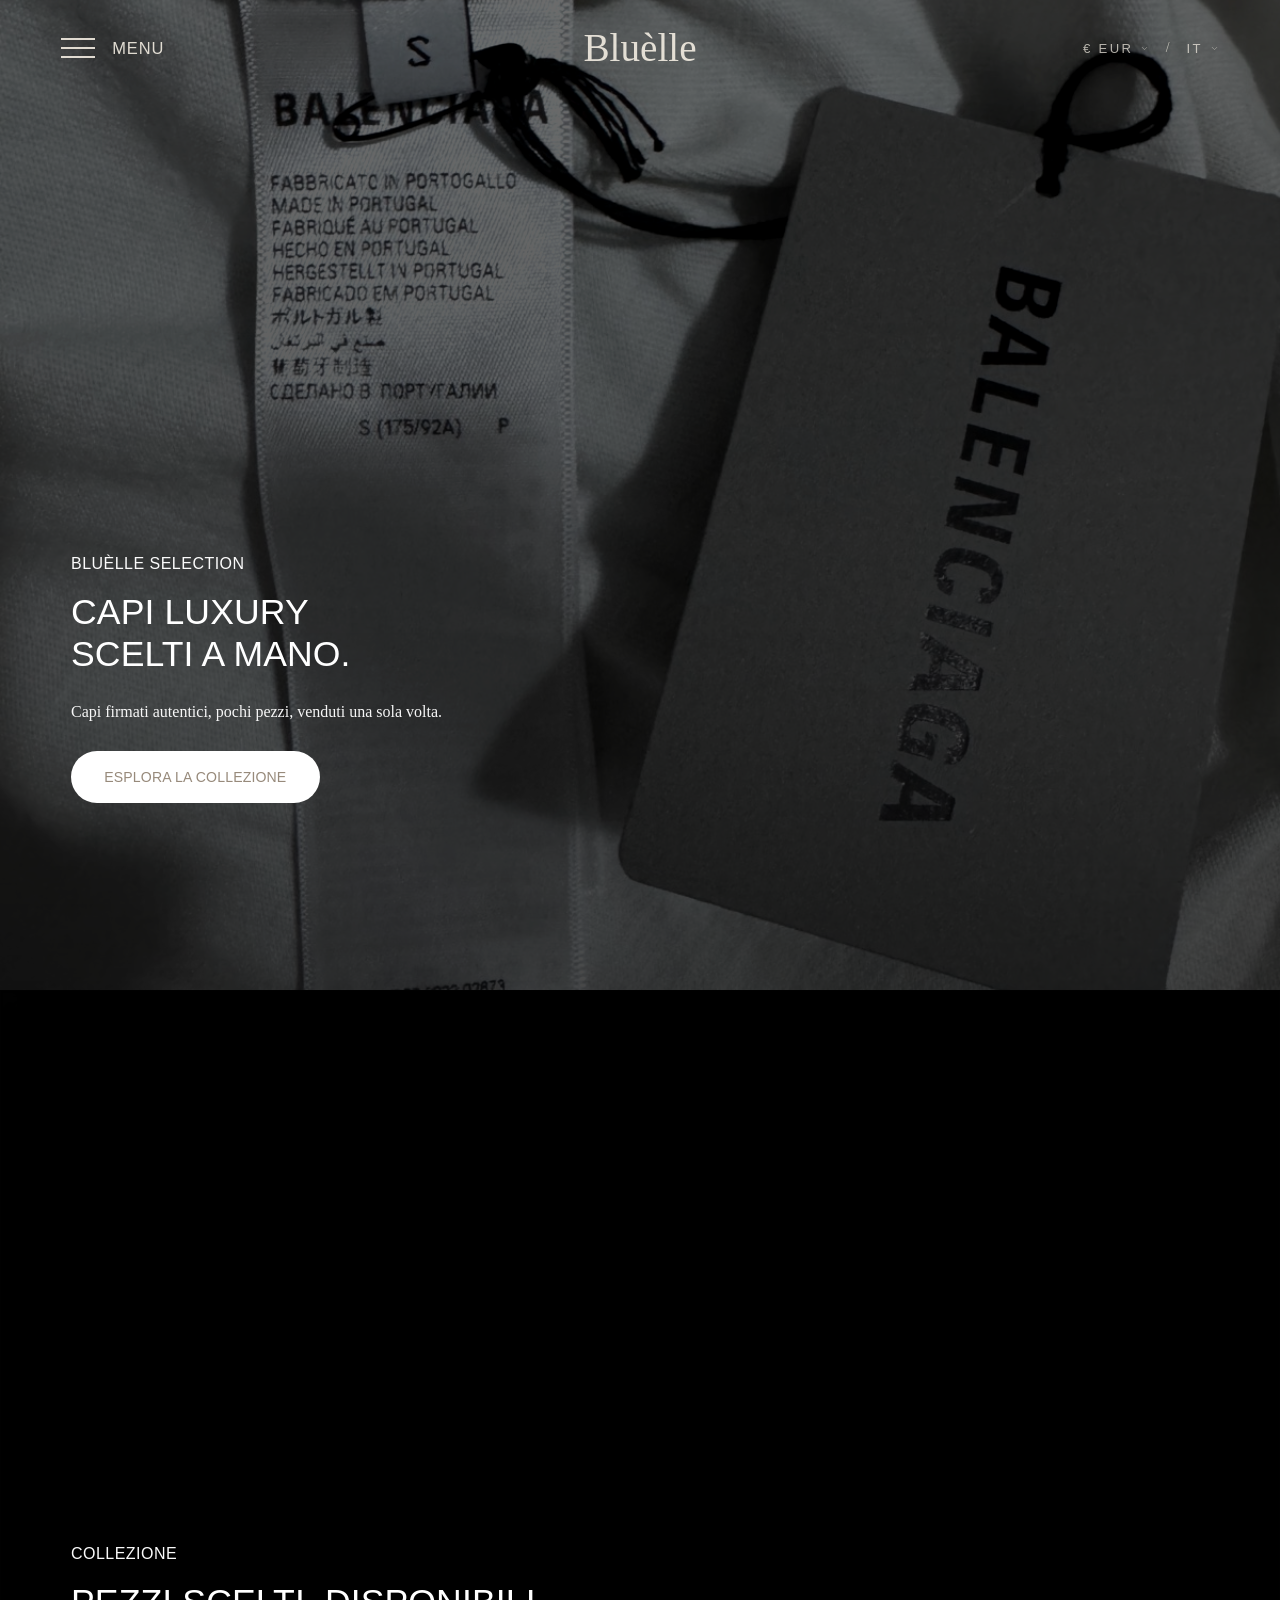
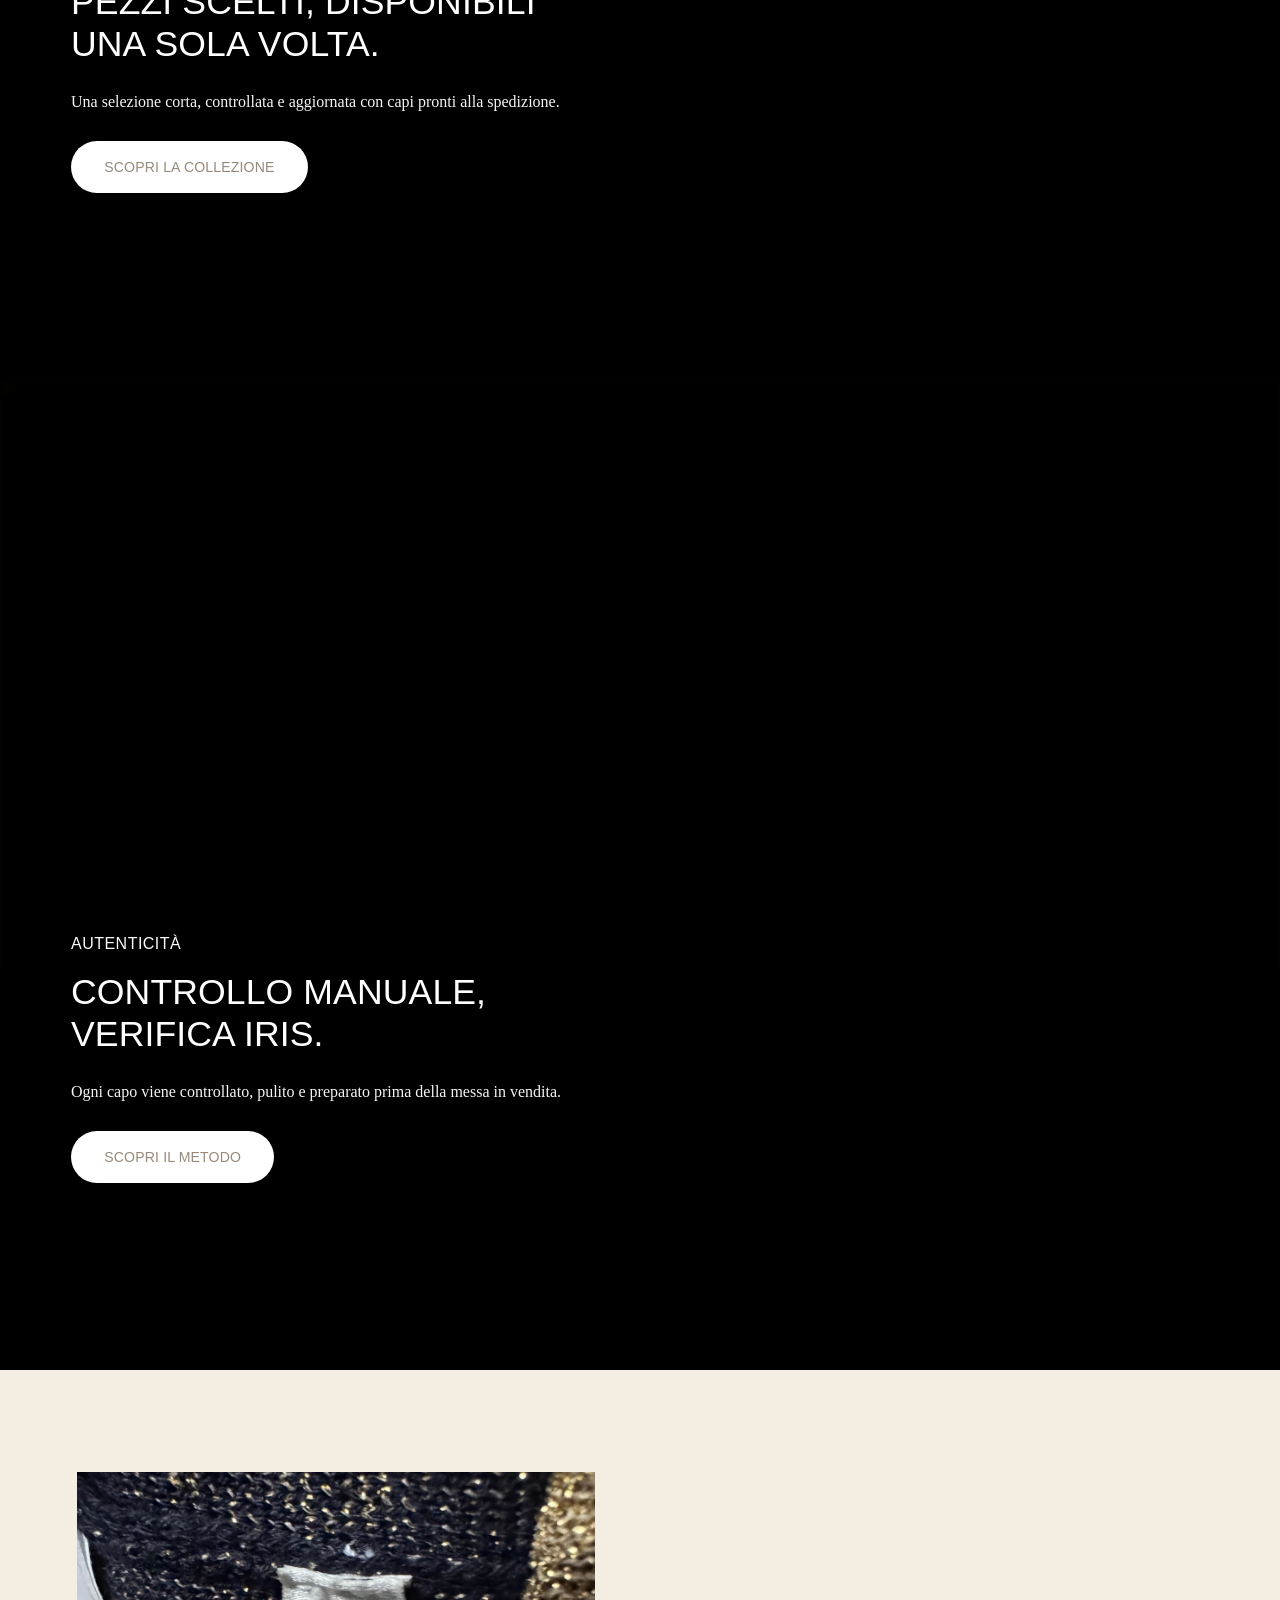
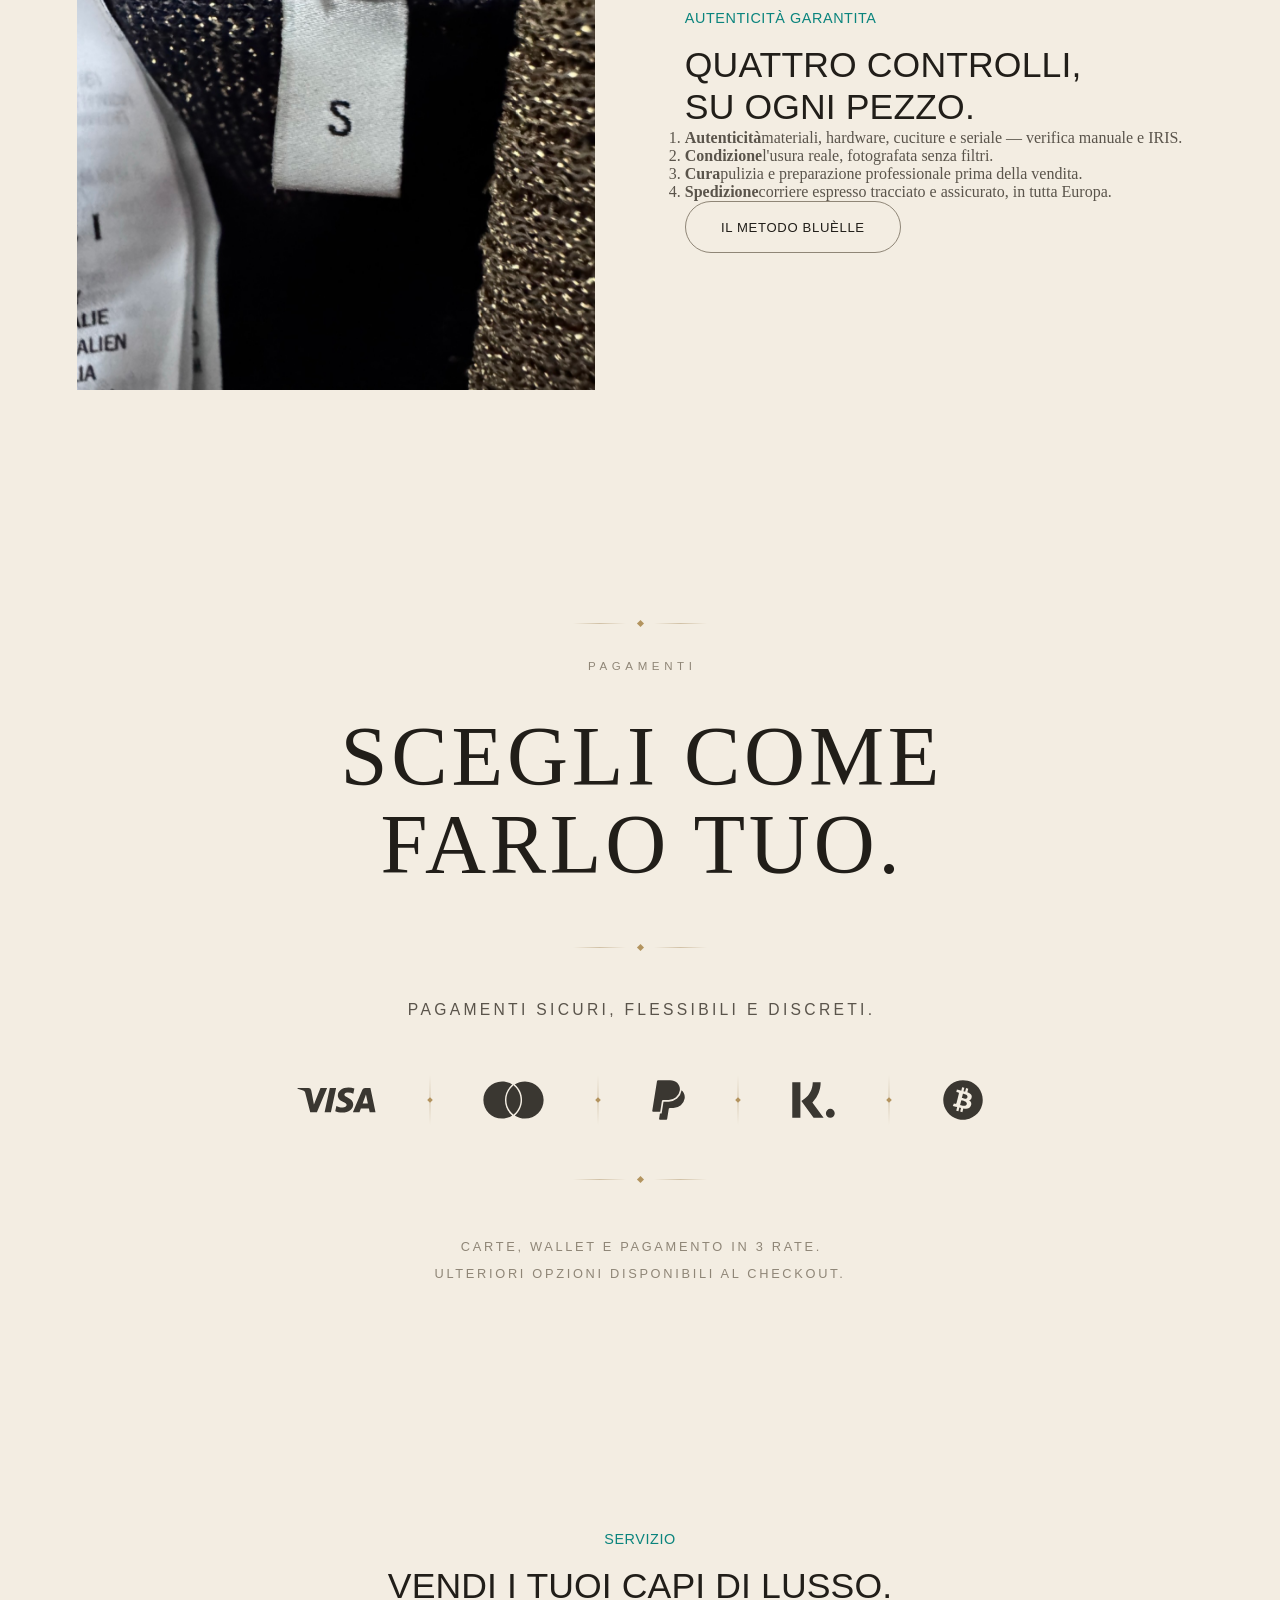
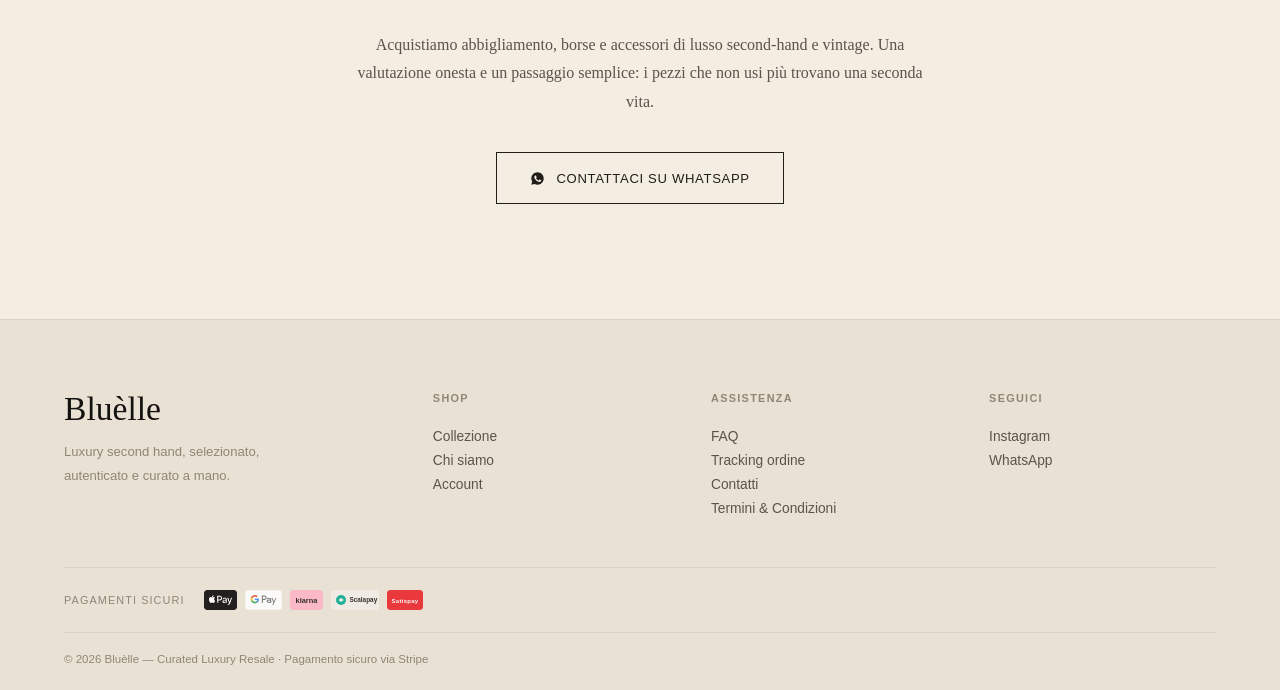
==== commit 1c47b32a: "Pagamenti: proporzioni misurate sul mockup Il problema non erano i dettagli ma le proporzioni. Nel m" ====
--- a/index.html
+++ b/index.html
@@ -151,11 +151,11 @@
     <div class="hpay-orn" aria-hidden="true"><i></i><b></b><i></i></div>
     <p class="hpay-claim">Pagamenti sicuri, flessibili e discreti.</p>
     <ul class="hpay-logos" aria-label="Metodi accettati">
-      <li><img src="img/mk-visa.svg" alt="Visa" style="height:19px" loading="lazy" onerror="this.closest('li').remove()"></li>
-      <li><img src="img/mk-mastercard.svg" alt="Mastercard" style="height:28px" loading="lazy" onerror="this.closest('li').remove()"></li>
-      <li><img src="img/mk-paypal.svg" alt="PayPal" style="height:29px" loading="lazy" onerror="this.closest('li').remove()"></li>
-      <li><img src="img/mk-klarna.svg" alt="Klarna" style="height:27px" loading="lazy" onerror="this.closest('li').remove()"></li>
-      <li><img src="img/mk-bitcoin.svg" alt="Bitcoin · BitPay" style="height:29px" loading="lazy" onerror="this.closest('li').remove()"></li>
+      <li><img src="img/mk-visa.svg" alt="Visa" style="height:26px" loading="lazy" onerror="this.closest('li').remove()"></li>
+      <li><img src="img/mk-mastercard.svg" alt="Mastercard" style="height:38px" loading="lazy" onerror="this.closest('li').remove()"></li>
+      <li><img src="img/mk-paypal.svg" alt="PayPal" style="height:40px" loading="lazy" onerror="this.closest('li').remove()"></li>
+      <li><img src="img/mk-klarna.svg" alt="Klarna" style="height:36px" loading="lazy" onerror="this.closest('li').remove()"></li>
+      <li><img src="img/mk-bitcoin.svg" alt="Bitcoin · BitPay" style="height:40px" loading="lazy" onerror="this.closest('li').remove()"></li>
     </ul>
     <div class="hpay-orn" aria-hidden="true"><i></i><b></b><i></i></div>
     <p class="hpay-note">Carte, wallet e pagamento in 3 rate.<br>Ulteriori opzioni disponibili al checkout.</p>
--- a/assets/styles.css
+++ b/assets/styles.css
@@ -538,22 +538,22 @@
 .pill-cta{display:inline-flex;align-items:center;justify-content:center;min-height:52px;padding:0 2.2rem;border:1px solid var(--stone);border-radius:999px;color:var(--ink);background:transparent;font-family:var(--f-ui);font-size:.82rem;font-weight:300;letter-spacing:.05em;text-transform:uppercase;text-decoration:none;transition:background .4s,color .4s,border-color .4s,transform .4s var(--e-out)}
 .pill-cta:hover{background:var(--ink);border-color:var(--ink);color:var(--paper);transform:translateY(-1px)}
 
-.hpay{--plate-gold:#b3945f;--plate-line:rgba(163,133,84,.42);--plate-gap:clamp(1.7rem,4vw,3.6rem);
+.hpay{--plate-gold:#b3945f;--plate-line:rgba(163,133,84,.42);--plate-gap:clamp(1.6rem,8.4vw,8rem);
   background:var(--paper);padding:clamp(5.4rem,10vw,9rem) clamp(1.6rem,6vw,6.5rem)}
-.hpay-inner{max-width:62rem;margin:0 auto;text-align:center;display:flex;flex-direction:column;align-items:center}
-.hpay-orn{display:flex;align-items:center;justify-content:center;gap:.8rem;width:min(12rem,54%)}
+.hpay-inner{max-width:64rem;margin:0 auto;text-align:center;display:flex;flex-direction:column;align-items:center}
+.hpay-orn{display:flex;align-items:center;justify-content:center;gap:.7rem;width:min(8.4rem,38%)}
 .hpay-orn i{flex:1;height:1px;background:linear-gradient(to right,transparent,var(--plate-line),transparent)}
 .hpay-orn b{width:5px;height:5px;background:var(--plate-gold);transform:rotate(45deg)}
 .hpay-eye{margin-top:clamp(1.5rem,2.8vw,2.1rem);font-family:var(--f-ui);font-size:.72rem;font-weight:400;letter-spacing:.4em;text-indent:.4em;text-transform:uppercase;color:var(--stone)}
-.hpay-title{margin:clamp(1.5rem,2.8vw,2.2rem) 0 clamp(2rem,3.6vw,3rem);font-family:'Bodoni Moda',Didot,Georgia,serif;font-size:clamp(2.6rem,6.6vw,5.4rem);font-weight:400;line-height:1.14;letter-spacing:.045em;text-indent:.045em;text-transform:uppercase;color:var(--ink);text-wrap:balance}
+.hpay-title{margin:clamp(1.7rem,3.2vw,2.6rem) 0 clamp(2.4rem,4.4vw,3.8rem);font-family:'Bodoni Moda',Didot,Georgia,serif;font-size:clamp(2.6rem,6.6vw,5.4rem);font-weight:400;line-height:1.04;letter-spacing:.045em;text-indent:.045em;text-transform:uppercase;color:var(--ink);text-wrap:balance}
 .hpay-title span{display:block}
-.hpay-claim{margin-top:clamp(1.9rem,3.4vw,2.7rem);font-family:var(--f-ui);font-size:.88rem;font-weight:300;letter-spacing:.19em;text-indent:.19em;text-transform:uppercase;color:var(--slate)}
-.hpay-logos{list-style:none;padding:0;margin:clamp(2.2rem,4vw,3.4rem) 0 clamp(2rem,3.6vw,3rem);display:flex;flex-wrap:wrap;align-items:center;justify-content:center;gap:var(--plate-gap)}
+.hpay-claim{margin-top:clamp(2.2rem,4vw,3.2rem);font-family:var(--f-ui);font-size:.98rem;font-weight:300;letter-spacing:.21em;text-indent:.21em;text-transform:uppercase;color:var(--slate)}
+.hpay-logos{list-style:none;padding:0;margin:clamp(2.6rem,4.8vw,4.2rem) 0 clamp(2.4rem,4.4vw,3.8rem);display:flex;flex-wrap:wrap;align-items:center;justify-content:center;gap:var(--plate-gap)}
 .hpay-logos li{position:relative;display:flex;align-items:center}
-.hpay-logos li+li::before{content:'';position:absolute;left:calc(var(--plate-gap) / -2);top:50%;transform:translate(-50%,-50%);width:1px;height:58px;background:linear-gradient(to bottom,transparent,var(--plate-line),transparent)}
+.hpay-logos li+li::before{content:'';position:absolute;left:calc(var(--plate-gap) / -2);top:50%;transform:translate(-50%,-50%);width:1px;height:50px;background:linear-gradient(to bottom,transparent,var(--plate-line),transparent)}
 .hpay-logos li+li::after{content:'';position:absolute;left:calc(var(--plate-gap) / -2);top:50%;transform:translate(-50%,-50%) rotate(45deg);width:4px;height:4px;background:var(--plate-gold)}
 .hpay-logos img{width:auto;display:block;opacity:.88}
-.hpay-note{margin-top:clamp(1.9rem,3.4vw,2.7rem);font-family:var(--f-ui);font-size:.72rem;font-weight:300;line-height:2.1;letter-spacing:.19em;text-indent:.19em;text-transform:uppercase;color:var(--stone)}
+.hpay-note{margin-top:clamp(2.2rem,4vw,3.2rem);font-family:var(--f-ui);font-size:.8rem;font-weight:300;line-height:2.15;letter-spacing:.21em;text-indent:.21em;text-transform:uppercase;color:var(--stone)}
 @media(max-width:620px){
   .hpay{--plate-gap:1.1rem}
   .hpay-orn{width:72%}
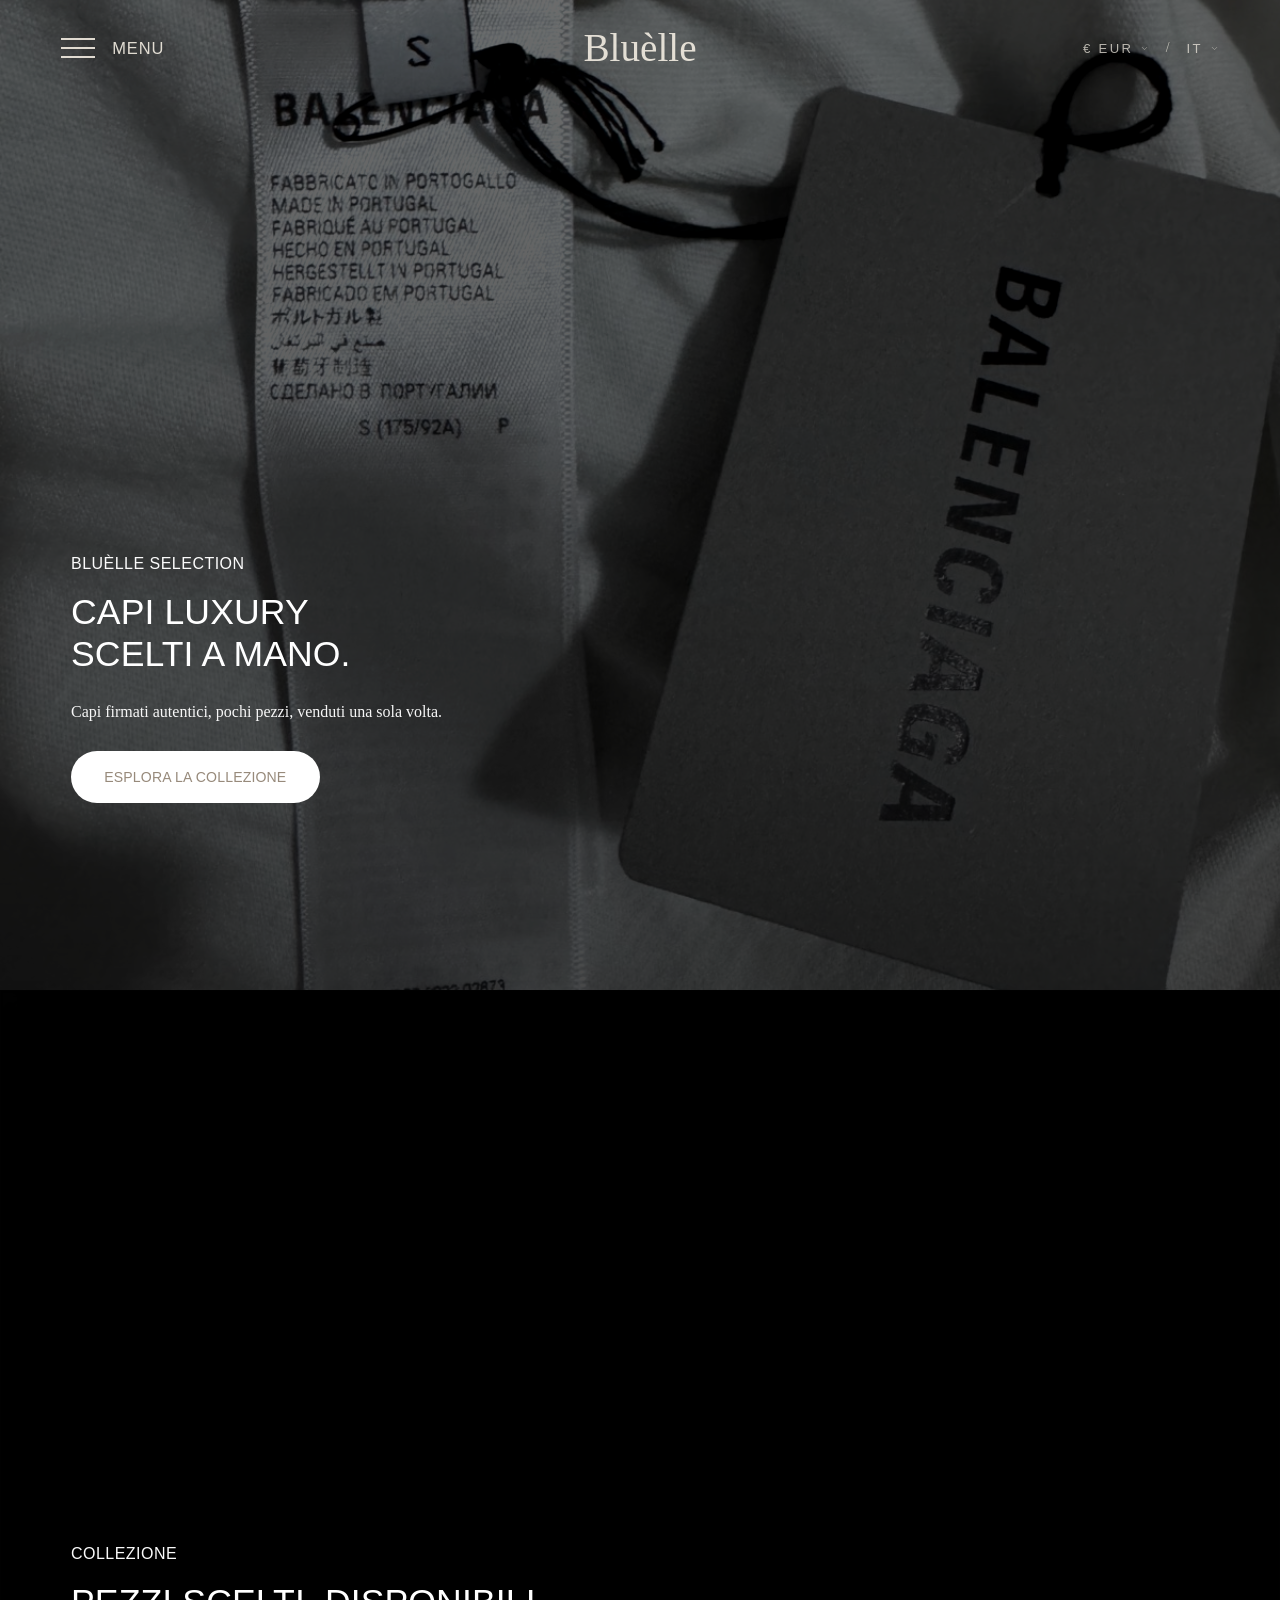
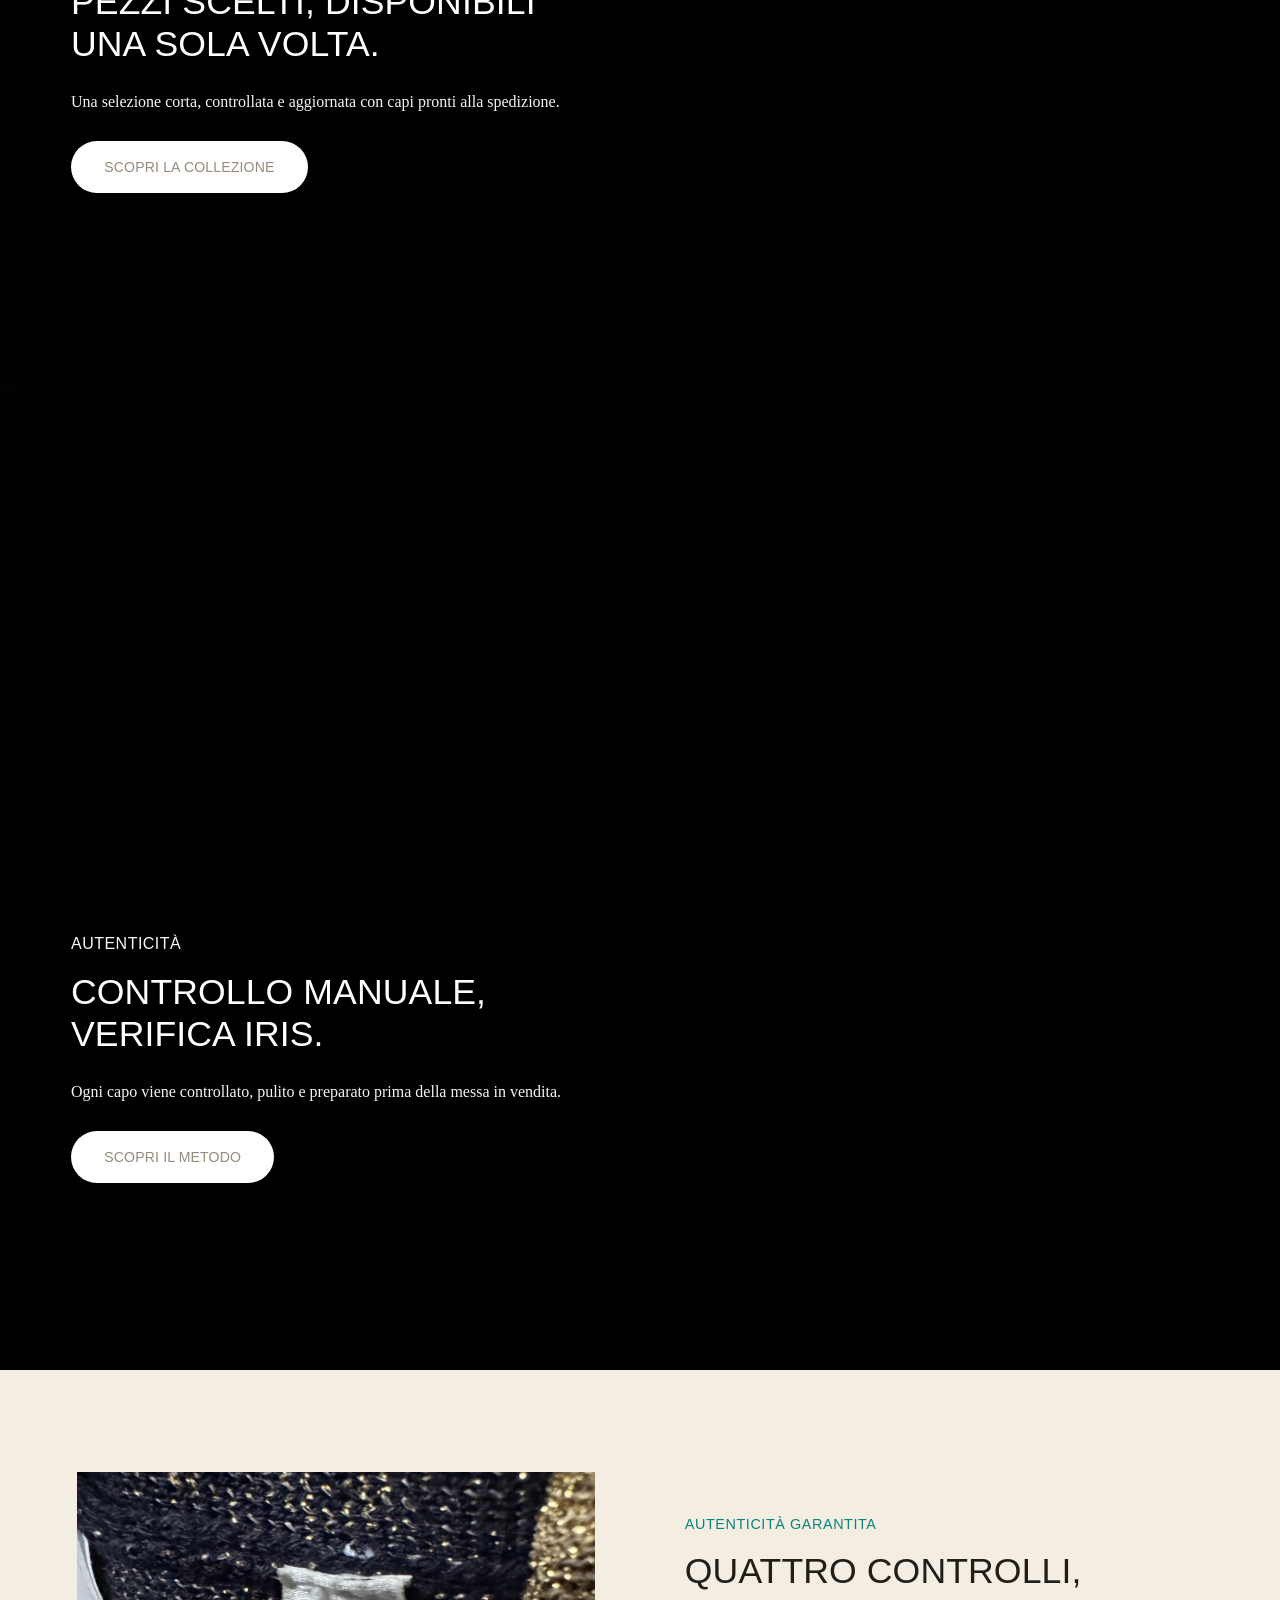
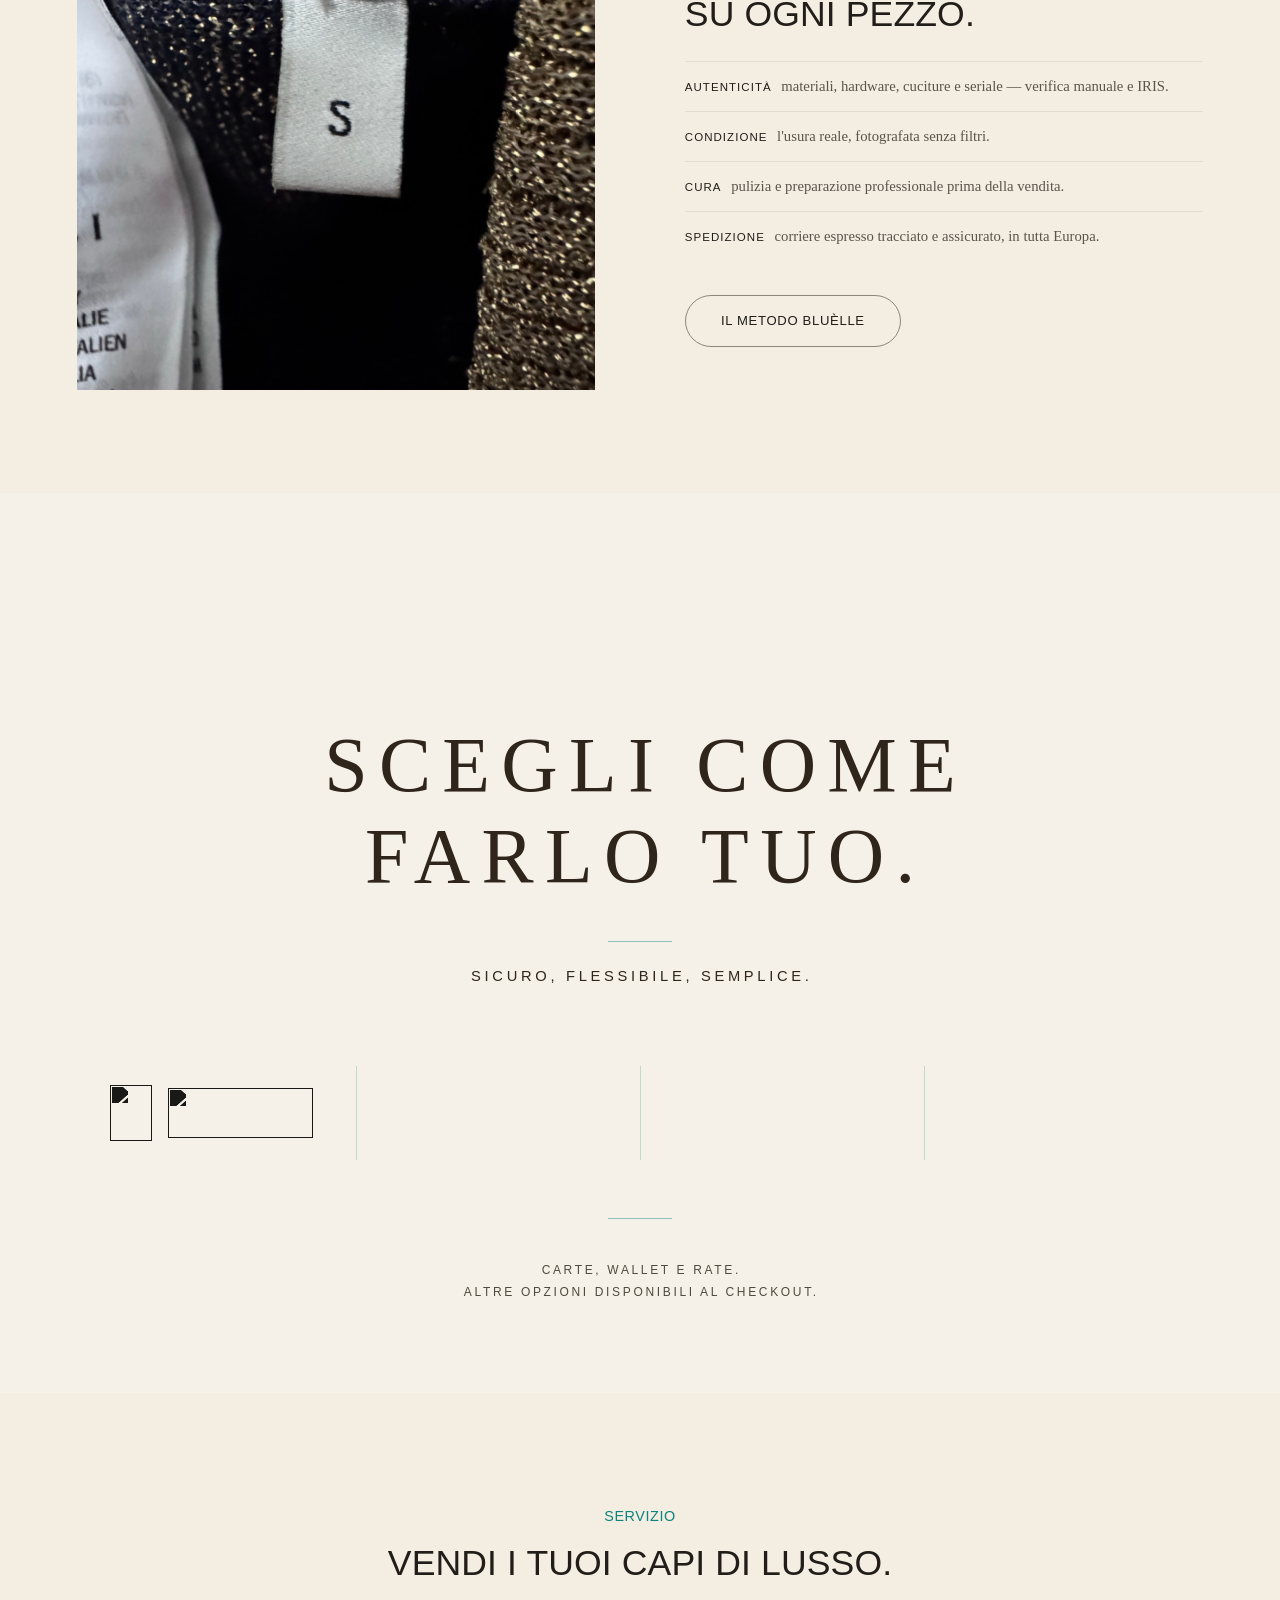
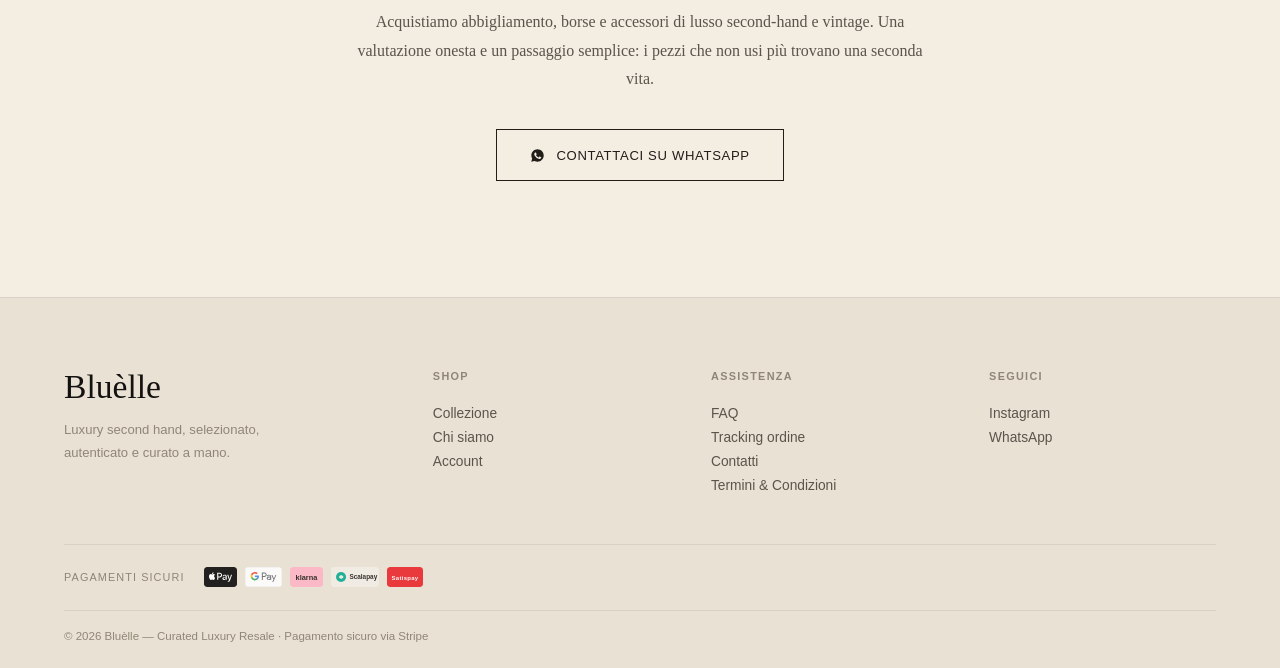
==== commit 55f85896: "feat: redesign home payment section" ====
--- a/index.html
+++ b/index.html
@@ -2,7 +2,7 @@
 <html lang="it">
 <head>
 <meta charset="UTF-8">
-<meta http-equiv="Content-Security-Policy" content="default-src 'self'; base-uri 'self'; object-src 'none'; script-src 'self' 'unsafe-inline' https://cdn.jsdelivr.net https://unpkg.com; style-src 'self' 'unsafe-inline' https://fonts.googleapis.com https://cdn.jsdelivr.net; font-src 'self' https://fonts.gstatic.com; img-src 'self' data: https://cdn.jsdelivr.net https://popi99999.github.io; media-src 'self' https://videos.pexels.com https://commondatastorage.googleapis.com; connect-src 'self' https://open.er-api.com https://ipwho.is https://get.geojs.io https://unpkg.com; form-action 'self' https://formsubmit.co">
+<meta http-equiv="Content-Security-Policy" content="default-src 'self'; base-uri 'self'; object-src 'none'; script-src 'self' 'unsafe-inline' https://cdn.jsdelivr.net https://unpkg.com; style-src 'self' 'unsafe-inline' https://fonts.googleapis.com https://cdn.jsdelivr.net; font-src 'self' https://fonts.gstatic.com; img-src 'self' data: https://cdn.jsdelivr.net https://popi99999.github.io https://www.vectorlogo.zone https://universe.scalapay.com https://framerusercontent.com; media-src 'self' https://videos.pexels.com https://commondatastorage.googleapis.com; connect-src 'self' https://open.er-api.com https://ipwho.is https://get.geojs.io https://unpkg.com; form-action 'self' https://formsubmit.co">
 <meta name="referrer" content="strict-origin-when-cross-origin">
 <meta name="viewport" content="width=device-width,initial-scale=1">
 <meta name="description" content="Bluèlle seleziona e autentica capi luxury second hand. Autenticità garantita, prezzi onesti, spedizione tracciata in tutta Europa.">
@@ -23,9 +23,9 @@
 <title>Bluèlle - Capi Luxury Selezionati | Second Hand</title>
 <link rel="preconnect" href="https://fonts.googleapis.com">
 <link rel="preconnect" href="https://fonts.gstatic.com" crossorigin>
-<link href="https://fonts.googleapis.com/css2?family=Bodoni+Moda:opsz,wght@6..96,400&family=Lora:ital,wght@0,400;0,700;1,400;1,700&family=Open+Sans:ital,wght@0,300;0,400;0,500;1,300&family=Pinyon+Script&display=swap" rel="stylesheet">
+<link href="https://fonts.googleapis.com/css2?family=Bodoni+Moda:opsz,wght@6..96,400&amp;family=Lora:ital,wght@0,400;0,700;1,400;1,700&amp;family=Open+Sans:ital,wght@0,300;0,400;0,500;1,300&amp;family=Pinyon+Script&amp;display=swap" rel="stylesheet">
 <link rel="stylesheet" href="https://cdn.jsdelivr.net/npm/lenis@1.3.25/dist/lenis.css" integrity="sha384-gvLq/iOMNnPchdosgVym5huSVkKipHCQaqSw2Eg0V52Mzmlf169ZOsXcNc2cNu8x" crossorigin="anonymous">
-<link rel="stylesheet" href="assets/styles.css?v=20260831a">
+<link rel="stylesheet" href="assets/styles.css?v=20260831d">
 </head>
 <body>
 <!-- INTRO -->
@@ -142,23 +142,46 @@
   </div>
 </section>
 
-<!-- PAGAMENTI -->
-<section id="payments" class="hpay" aria-label="Metodi di pagamento">
-  <div class="hpay-inner reveal">
-    <div class="hpay-orn" aria-hidden="true"><i></i><b></b><i></i></div>
-    <p class="hpay-eye">Pagamenti</p>
-    <h2 class="hpay-title">Scegli come <span>farlo tuo.</span></h2>
-    <div class="hpay-orn" aria-hidden="true"><i></i><b></b><i></i></div>
-    <p class="hpay-claim">Pagamenti sicuri, flessibili e discreti.</p>
-    <ul class="hpay-logos" aria-label="Metodi accettati">
-      <li><img src="img/mk-visa.svg" alt="Visa" style="height:26px" loading="lazy" onerror="this.closest('li').remove()"></li>
-      <li><img src="img/mk-mastercard.svg" alt="Mastercard" style="height:38px" loading="lazy" onerror="this.closest('li').remove()"></li>
-      <li><img src="img/mk-paypal.svg" alt="PayPal" style="height:40px" loading="lazy" onerror="this.closest('li').remove()"></li>
-      <li><img src="img/mk-klarna.svg" alt="Klarna" style="height:36px" loading="lazy" onerror="this.closest('li').remove()"></li>
-      <li><img src="img/mk-bitcoin.svg" alt="Bitcoin · BitPay" style="height:40px" loading="lazy" onerror="this.closest('li').remove()"></li>
+<!-- SCEGLI COME FARLO TUO -->
+<section id="payments" class="hpay" aria-labelledby="payments-title">
+  <div class="hpay-inner">
+    <h2 id="payments-title" class="hpay-title">
+      <span>Scegli come</span>
+      <span>farlo tuo.</span>
+    </h2>
+
+    <div class="hpay-divider" aria-hidden="true"></div>
+    <p class="hpay-promise">Sicuro, flessibile, semplice.</p>
+
+    <ul class="hpay-logos" aria-label="Metodi disponibili">
+      <li class="hpay-logo" data-brand="paypal" tabindex="0" aria-label="PayPal">
+        <span class="hpay-visual hpay-paypal" aria-hidden="true">
+          <img class="hpay-paypal-mark" src="https://cdn.jsdelivr.net/gh/paypal/paypal-sdk-logos@v2.3.7/cdn/2.3.7/pp-rebrand-default.svg" alt="" loading="lazy" decoding="async">
+          <img class="hpay-paypal-word" src="https://cdn.jsdelivr.net/gh/paypal/paypal-sdk-logos@v2.3.7/cdn/2.3.7/paypal-rebrand-blue.svg" alt="" loading="lazy" decoding="async">
+        </span>
+      </li>
+      <li class="hpay-logo" data-brand="klarna" tabindex="0" aria-label="Klarna">
+        <span class="hpay-visual hpay-klarna" aria-hidden="true">
+          <img src="https://www.vectorlogo.zone/logos/klarna/klarna-ar21.svg" alt="" loading="lazy" decoding="async">
+        </span>
+      </li>
+      <li class="hpay-logo" data-brand="scalapay" tabindex="0" aria-label="Scalapay">
+        <span class="hpay-visual hpay-scalapay" aria-hidden="true">
+          <img src="https://universe.scalapay.com/wp-content/uploads/2022/08/Scalapay_Logo_Primary_Black_1.png" alt="" loading="lazy" decoding="async">
+        </span>
+      </li>
+      <li class="hpay-logo" data-brand="bitpay" tabindex="0" aria-label="BitPay">
+        <span class="hpay-visual hpay-bitpay" aria-hidden="true">
+          <img src="https://framerusercontent.com/images/V0hQLisZ75oOqOIVzoWMd5vleDI.svg?width=281&amp;height=150" alt="" loading="lazy" decoding="async">
+        </span>
+      </li>
     </ul>
-    <div class="hpay-orn" aria-hidden="true"><i></i><b></b><i></i></div>
-    <p class="hpay-note">Carte, wallet e pagamento in 3 rate.<br>Ulteriori opzioni disponibili al checkout.</p>
+
+    <div class="hpay-divider hpay-divider-closing" aria-hidden="true"></div>
+    <p class="hpay-closing">
+      <span>Carte, wallet e rate.</span>
+      <span>Altre opzioni disponibili al checkout.</span>
+    </p>
   </div>
 </section>
 
--- a/assets/styles.css
+++ b/assets/styles.css
@@ -538,30 +538,59 @@
 .pill-cta{display:inline-flex;align-items:center;justify-content:center;min-height:52px;padding:0 2.2rem;border:1px solid var(--stone);border-radius:999px;color:var(--ink);background:transparent;font-family:var(--f-ui);font-size:.82rem;font-weight:300;letter-spacing:.05em;text-transform:uppercase;text-decoration:none;transition:background .4s,color .4s,border-color .4s,transform .4s var(--e-out)}
 .pill-cta:hover{background:var(--ink);border-color:var(--ink);color:var(--paper);transform:translateY(-1px)}
 
-.hpay{--plate-gold:#b3945f;--plate-line:rgba(163,133,84,.42);--plate-gap:clamp(1.6rem,8.4vw,8rem);
-  background:var(--paper);padding:clamp(5.4rem,10vw,9rem) clamp(1.6rem,6vw,6.5rem)}
-.hpay-inner{max-width:64rem;margin:0 auto;text-align:center;display:flex;flex-direction:column;align-items:center}
-.hpay-orn{display:flex;align-items:center;justify-content:center;gap:.7rem;width:min(8.4rem,38%)}
-.hpay-orn i{flex:1;height:1px;background:linear-gradient(to right,transparent,var(--plate-line),transparent)}
-.hpay-orn b{width:5px;height:5px;background:var(--plate-gold);transform:rotate(45deg)}
-.hpay-eye{margin-top:clamp(1.5rem,2.8vw,2.1rem);font-family:var(--f-ui);font-size:.72rem;font-weight:400;letter-spacing:.4em;text-indent:.4em;text-transform:uppercase;color:var(--stone)}
-.hpay-title{margin:clamp(1.7rem,3.2vw,2.6rem) 0 clamp(2.4rem,4.4vw,3.8rem);font-family:'Bodoni Moda',Didot,Georgia,serif;font-size:clamp(2.6rem,6.6vw,5.4rem);font-weight:400;line-height:1.04;letter-spacing:.045em;text-indent:.045em;text-transform:uppercase;color:var(--ink);text-wrap:balance}
+.hpay{--hpay-ink:#2f251a;--hpay-accent:#0a8e87;--hpay-line:rgba(10,142,135,.24);min-height:100svh;display:grid;align-items:center;overflow:hidden;background:#f6f1e8;color:var(--hpay-ink);padding:clamp(3.25rem,7vh,5.875rem) clamp(1.75rem,5vw,5rem) clamp(2.25rem,5vh,4rem)}
+.hpay-inner{width:min(72.5rem,100%);margin:0 auto;text-align:center}
+.hpay-title{margin:0;color:var(--hpay-ink);font-family:'Bodoni Moda','Bodoni 72',Didot,Georgia,serif;font-size:clamp(4rem,6.1vw,7.25rem);font-weight:400;letter-spacing:.145em;line-height:1.16;text-indent:.145em;text-transform:uppercase}
 .hpay-title span{display:block}
-.hpay-claim{margin-top:clamp(2.2rem,4vw,3.2rem);font-family:var(--f-ui);font-size:.98rem;font-weight:300;letter-spacing:.21em;text-indent:.21em;text-transform:uppercase;color:var(--slate)}
-.hpay-logos{list-style:none;padding:0;margin:clamp(2.6rem,4.8vw,4.2rem) 0 clamp(2.4rem,4.4vw,3.8rem);display:flex;flex-wrap:wrap;align-items:center;justify-content:center;gap:var(--plate-gap)}
-.hpay-logos li{position:relative;display:flex;align-items:center}
-.hpay-logos li+li::before{content:'';position:absolute;left:calc(var(--plate-gap) / -2);top:50%;transform:translate(-50%,-50%);width:1px;height:50px;background:linear-gradient(to bottom,transparent,var(--plate-line),transparent)}
-.hpay-logos li+li::after{content:'';position:absolute;left:calc(var(--plate-gap) / -2);top:50%;transform:translate(-50%,-50%) rotate(45deg);width:4px;height:4px;background:var(--plate-gold)}
-.hpay-logos img{width:auto;display:block;opacity:.88}
-.hpay-note{margin-top:clamp(2.2rem,4vw,3.2rem);font-family:var(--f-ui);font-size:.8rem;font-weight:300;line-height:2.15;letter-spacing:.21em;text-indent:.21em;text-transform:uppercase;color:var(--stone)}
-@media(max-width:620px){
-  .hpay{--plate-gap:1.1rem}
-  .hpay-orn{width:72%}
-  .hpay-claim{font-size:.74rem;letter-spacing:.14em;text-indent:.14em}
-  .hpay-logos img{transform:scale(.82);transform-origin:center}
-  .hpay-logos li+li::before,.hpay-logos li+li::after{display:none}
-  .hpay-note{font-size:.64rem;letter-spacing:.13em;text-indent:.13em}
-}
+.hpay-divider{width:4rem;height:1px;margin:clamp(1.75rem,4.4vh,3rem) auto 0;background:var(--hpay-accent);opacity:.48}
+.hpay-promise{margin:clamp(1.3rem,2.7vh,1.8rem) auto 0;font-family:var(--f-ui);font-size:clamp(.8125rem,1.15vw,1.1875rem);font-weight:400;letter-spacing:.25em;line-height:1.45;text-indent:.25em;text-transform:uppercase}
+.hpay-logos{width:min(71rem,100%);margin:clamp(2.625rem,6vh,4.25rem) auto 0;padding:0;display:grid;grid-template-columns:repeat(4,minmax(0,1fr));list-style:none}
+.hpay-logo{min-width:0;min-height:5.75rem;display:grid;place-items:center;padding:.5rem clamp(1.125rem,2vw,2.25rem);border-left:1px solid var(--hpay-line);outline:0;cursor:default}
+.hpay-logo:first-child{border-left:0}
+.hpay-visual{width:100%;height:4rem;display:flex;align-items:center;justify-content:center;filter:grayscale(1) saturate(0) brightness(0);opacity:.9;transform:translateY(0) scale(1);transition:filter .32s ease,opacity .32s ease,transform .42s var(--e-out);will-change:filter,opacity,transform}
+.hpay-visual img{display:block;max-width:100%;max-height:100%;object-fit:contain}
+.hpay-paypal{width:min(13rem,100%);gap:.625rem}
+.hpay-paypal .hpay-paypal-mark{width:2.625rem;height:3.5rem;flex:0 0 auto}
+.hpay-paypal .hpay-paypal-word{width:9.0625rem;height:3.125rem;flex:1 1 auto}
+.hpay-klarna{width:min(11.75rem,100%);height:4.5rem}
+.hpay-klarna img{transform:scale(1.35)}
+.hpay-scalapay{width:min(13.25rem,100%);height:3.25rem}
+.hpay-bitpay{width:min(11.5rem,100%);height:4.875rem}
+.hpay-logo:hover .hpay-visual,.hpay-logo:focus-visible .hpay-visual{filter:none;opacity:1;transform:translateY(-2px) scale(1.018)}
+.hpay-logo[data-brand="scalapay"]:hover .hpay-visual,.hpay-logo[data-brand="scalapay"]:focus-visible .hpay-visual{filter:brightness(0) saturate(100%) invert(87%) sepia(18%) saturate(611%) hue-rotate(298deg) brightness(102%) contrast(94%)}
+.hpay-logo:focus-visible{box-shadow:inset 0 0 0 1px rgba(10,142,135,.55)}
+.hpay-divider-closing{margin-top:clamp(2.375rem,5vh,3.5rem)}
+.hpay-closing{margin:clamp(1.3rem,2.5vh,1.75rem) auto 0;color:#4f493f;font-family:var(--f-ui);font-size:clamp(.625rem,.94vw,.9375rem);font-weight:400;letter-spacing:.22em;line-height:1.9;text-indent:.22em;text-transform:uppercase}
+.hpay-closing span{display:block}
+@media(min-width:901px) and (min-height:900px){.hpay-inner{transform:translateY(clamp(3.75rem,calc(100svh - 54.125rem),6.625rem))}.hpay-logos{margin-top:4.875rem}.hpay-divider-closing{margin-top:3.625rem}.hpay-closing{margin-top:2.5rem}}
+@media(max-width:900px){.hpay{align-items:start;padding-top:4rem}.hpay-title{font-size:clamp(3.375rem,9vw,4.875rem);letter-spacing:.12em;text-indent:.12em}.hpay-logos{width:min(38.75rem,100%);grid-template-columns:repeat(2,minmax(0,1fr))}.hpay-logo{min-height:6.5rem;border-top:1px solid var(--hpay-line)}.hpay-logo:nth-child(-n+2){border-top:0}.hpay-logo:nth-child(odd){border-left:0}}
+@media(max-width:720px){.hpay{min-height:100svh;align-items:center;padding:3rem 1.125rem 2.125rem}.hpay-title{font-size:clamp(2.5rem,12.1vw,3.25rem);letter-spacing:.075em;line-height:1.14;text-indent:.075em}.hpay-divider{width:3rem}.hpay-divider:not(.hpay-divider-closing){margin-top:1.875rem}.hpay-promise{max-width:19.375rem;margin-top:1.25rem;font-size:.625rem;letter-spacing:.19em;text-indent:.19em}.hpay-logos{margin-top:2.25rem}.hpay-logo{min-height:5.5rem;padding:.6875rem 1.1875rem}.hpay-visual{height:3.25rem}.hpay-paypal{width:9.25rem;gap:.4375rem}.hpay-paypal .hpay-paypal-mark{width:1.875rem;height:2.625rem}.hpay-paypal .hpay-paypal-word{width:6.4375rem;height:2.25rem}.hpay-klarna{width:8.875rem;height:3.375rem}.hpay-scalapay{width:9.25rem;height:2.5rem}.hpay-bitpay{width:8.25rem;height:3.625rem}.hpay-divider-closing{margin-top:2.125rem}.hpay-closing{max-width:20.625rem;margin-top:1.25rem;font-size:.5625rem;letter-spacing:.15em;line-height:1.75;text-indent:.15em}}
+@media(hover:none){.hpay-logo:active .hpay-visual,.hpay-logo:focus .hpay-visual{filter:none;opacity:1;transform:scale(1.018)}.hpay-logo[data-brand="scalapay"]:active .hpay-visual,.hpay-logo[data-brand="scalapay"]:focus .hpay-visual{filter:brightness(0) saturate(100%) invert(87%) sepia(18%) saturate(611%) hue-rotate(298deg) brightness(102%) contrast(94%)}}
+/* FAQ stile lusso */
+.faqx{padding:clamp(2.4rem,5vw,4rem) 0 clamp(4.5rem,8vw,7rem)}
+.faqx .container{max-width:52rem}
+.faqx-ql{display:flex;flex-wrap:wrap;gap:.7rem;margin:1.9rem 0 1.4rem}
+.faqx-ql a{display:inline-flex;align-items:center;font-family:var(--f-ui);font-size:.7rem;font-weight:300;letter-spacing:.07em;text-transform:uppercase;color:var(--ink);text-decoration:none;border:1px solid var(--line);padding:.68rem 1.05rem;transition:border-color .3s,color .3s}
+.faqx-ql a:hover{border-color:var(--tiff-deep);color:var(--tiff-deep)}
+.faqx-cat{font-family:var(--f-ui);font-size:.64rem;font-weight:400;letter-spacing:.16em;text-transform:uppercase;color:var(--tiff-deep);margin:2.5rem 0 .3rem}
+.faqx-list details{border-bottom:1px solid var(--line-soft)}
+.faqx-list summary{list-style:none;cursor:pointer;padding:1.1rem 2rem 1.1rem 0;position:relative;font-family:var(--f-disp);font-size:1.02rem;color:var(--ink);transition:color .3s}
+.faqx-list summary::-webkit-details-marker{display:none}
+.faqx-list summary:hover{color:var(--tiff-deep)}
+.faqx-list summary::after{content:'+';position:absolute;right:.2rem;top:50%;transform:translateY(-50%);font-family:var(--f-ui);font-weight:300;font-size:1.15rem;color:var(--stone)}
+.faqx-list details[open] summary::after{content:'\2013'}
+.faqx-list details p{font-size:.94rem;line-height:1.8;color:var(--slate);padding:0 2rem 1.25rem 0}
+.faqx-list details p a{color:var(--ink);border-bottom:1px solid var(--tiff);text-decoration:none}
+.faqx-list details.fx-last summary{color:var(--stone)}
+.faqx-contact{margin-top:2.6rem;padding:1.5rem 1.7rem;background:#faf6ee;border:1px solid var(--line)}
+.faqx-contact .fc-h{font-family:var(--f-ui);font-size:.62rem;font-weight:400;letter-spacing:.13em;text-transform:uppercase;color:var(--tiff-deep);margin-bottom:.65rem}
+.faqx-contact p{font-size:.95rem;line-height:1.8;color:var(--slate)}
+.faqx-contact a{color:var(--ink);text-decoration:none;border-bottom:1px solid var(--tiff)}
+
+.hmet-ctrl{list-style:none;margin:1.6rem 0 2.1rem;padding:0}
+.hmet-ctrl li{padding:.8rem 0;border-top:1px solid var(--line-soft)}
+.hmet-ctrl b{font-family:var(--f-ui);font-size:.72rem;font-weight:400;letter-spacing:.09em;text-transform:uppercase;color:var(--ink);margin-right:.6rem}
+.hmet-ctrl span{font-size:.92rem;line-height:1.6;color:var(--slate)}
 
 /* ── VENDI A NOI ────────────────────────────────────── */
 #sell{background:var(--paper);padding:clamp(5rem,9vw,8rem) clamp(1.6rem,6vw,6.5rem);text-align:center}
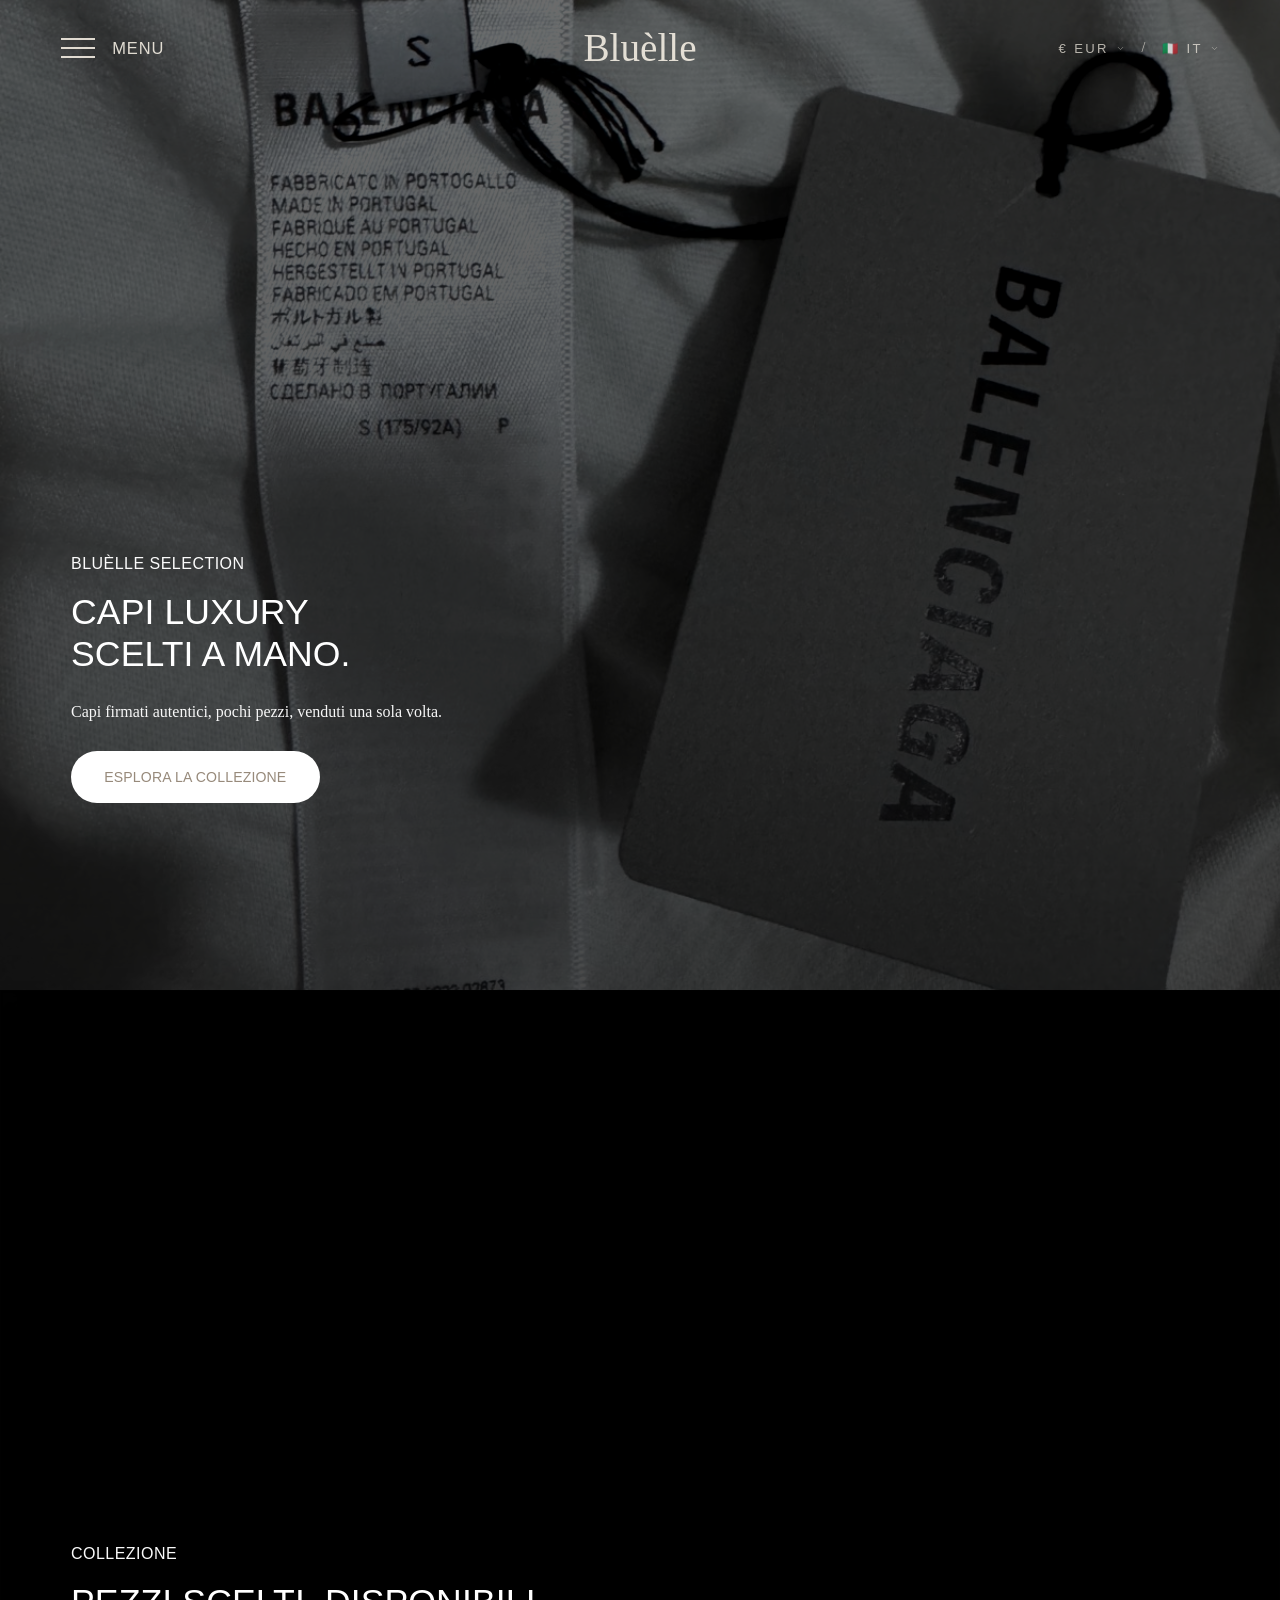
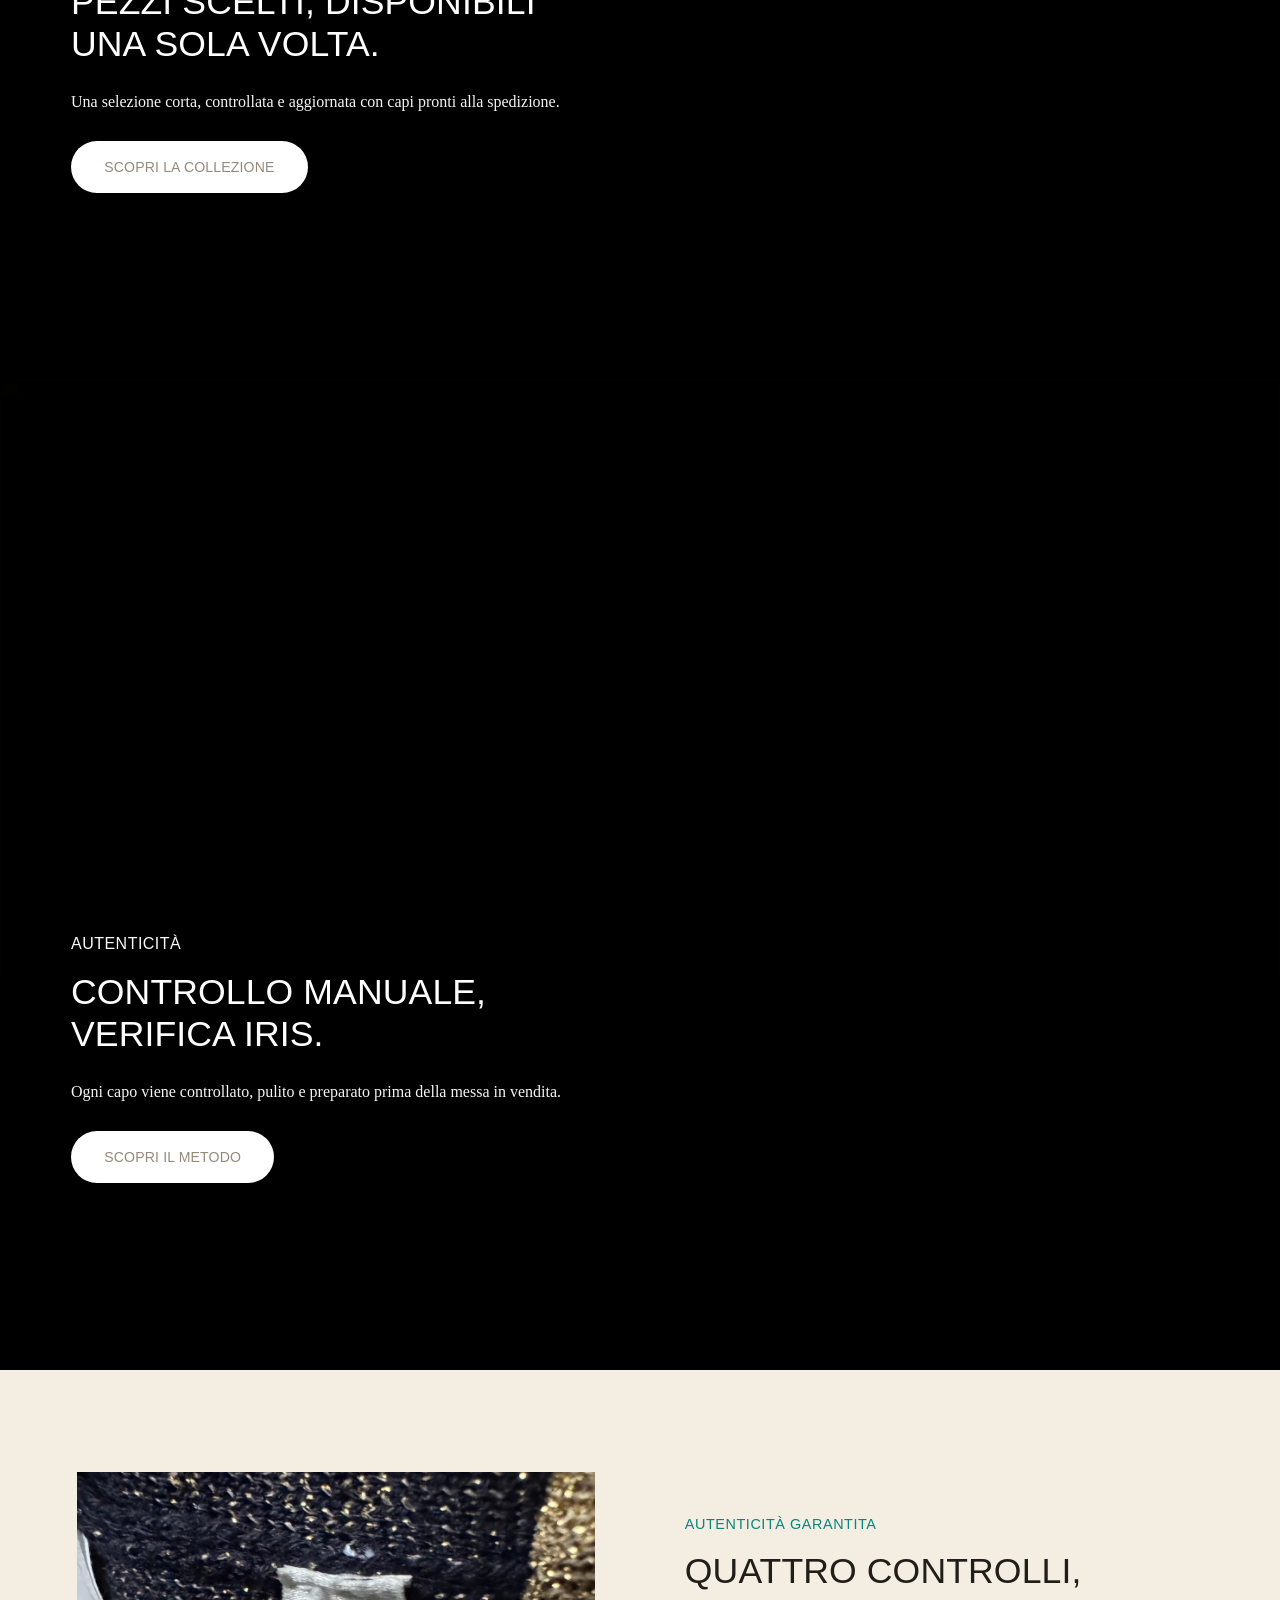
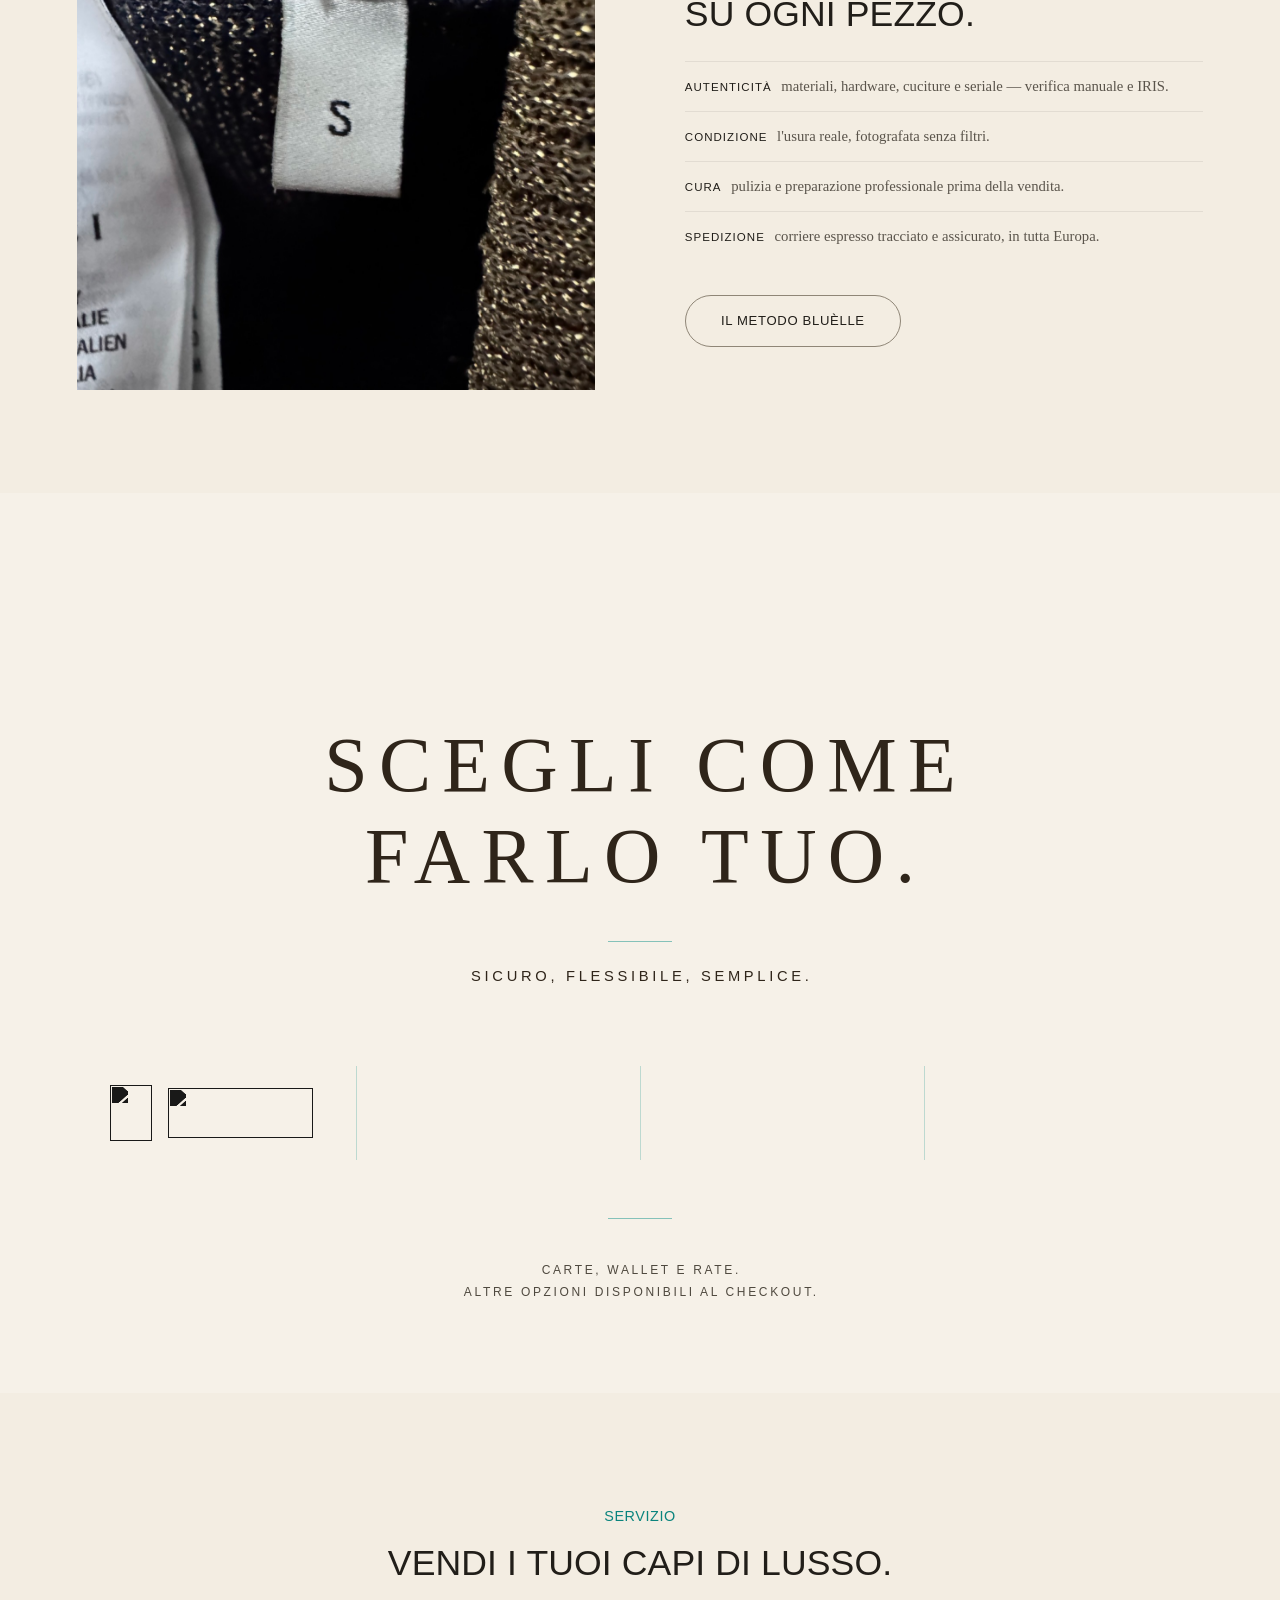
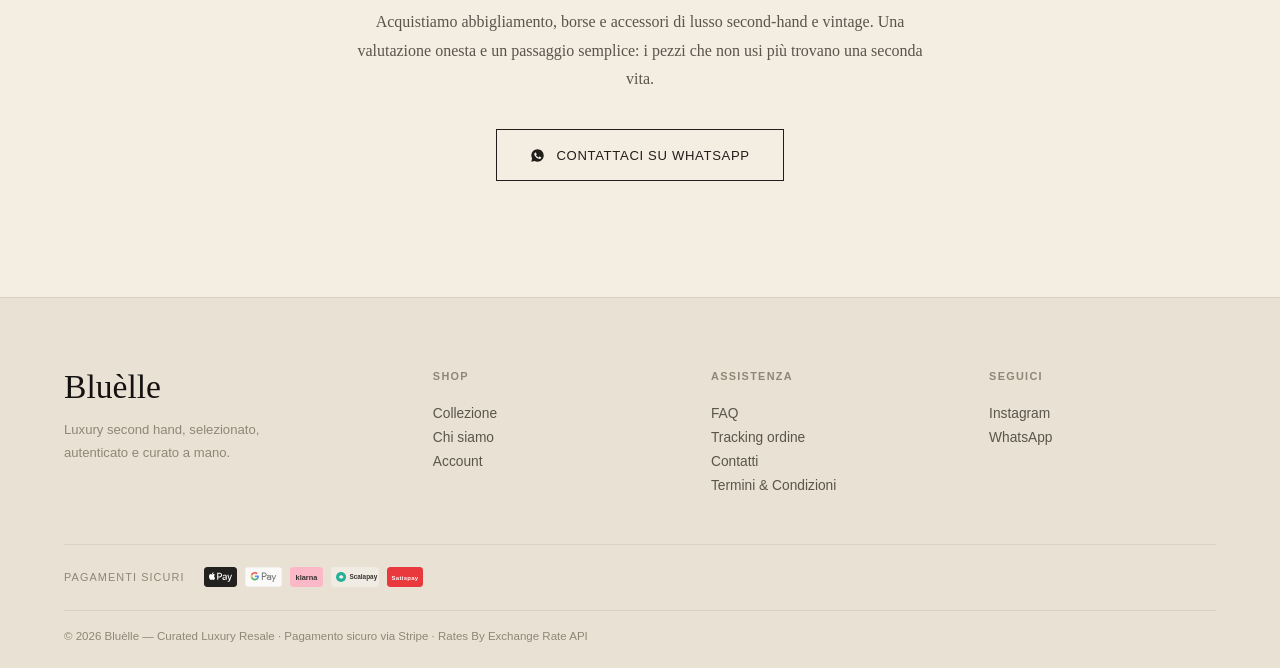
==== commit 5a44e1a7: "feat: refine product, account and localization experience Unify the product dossier, complete the ac" ====
--- a/index.html
+++ b/index.html
@@ -20,31 +20,31 @@
 <meta name="twitter:title" content="Bluèlle - Luxury Second Hand">
 <meta name="twitter:description" content="Capi firmati selezionati e autenticati uno per uno.">
 <link rel="icon" href="favicon.svg" type="image/svg+xml">
-<title>Bluèlle - Capi Luxury Selezionati | Second Hand</title>
+<title data-i="page_home_title">Bluèlle - Capi Luxury Selezionati | Second Hand</title>
 <link rel="preconnect" href="https://fonts.googleapis.com">
 <link rel="preconnect" href="https://fonts.gstatic.com" crossorigin>
 <link href="https://fonts.googleapis.com/css2?family=Bodoni+Moda:opsz,wght@6..96,400&amp;family=Lora:ital,wght@0,400;0,700;1,400;1,700&amp;family=Open+Sans:ital,wght@0,300;0,400;0,500;1,300&amp;family=Pinyon+Script&amp;display=swap" rel="stylesheet">
 <link rel="stylesheet" href="https://cdn.jsdelivr.net/npm/lenis@1.3.25/dist/lenis.css" integrity="sha384-gvLq/iOMNnPchdosgVym5huSVkKipHCQaqSw2Eg0V52Mzmlf169ZOsXcNc2cNu8x" crossorigin="anonymous">
-<link rel="stylesheet" href="assets/styles.css?v=20260831d">
+<link rel="stylesheet" href="assets/styles.css?v=20260831h">
 </head>
 <body>
 <!-- INTRO -->
 <div id="intro">
   <div class="itext">
     <div class="iring" aria-hidden="true"></div>
-    <div class="iname brand-word" aria-label="Bluèlle"><span>Blu</span><em>è</em><span>lle</span></div>
+    <div class="iname brand-word" aria-label="Bluèlle" data-i-aria="brand_name"><span>Blu</span><em>è</em><span>lle</span></div>
     <div class="iline"></div>
-    <div class="isub">Luxury Second Hand</div>
-    <div class="iskip">tocca per entrare</div>
+    <div class="isub" data-i="home_intro_tagline">Luxury Second Hand</div>
+    <div class="iskip" data-i="home_intro_skip">tocca per entrare</div>
   </div>
 </div>
 <!-- TOPBAR -->
 <div id="topbar">
-  <button class="picker-btn" id="currBtn" type="button" onclick="togglePicker('curr')" aria-haspopup="listbox"><span id="currBtnLabel">€ EUR</span><svg class="pick-chev" width="9" height="9" viewBox="0 0 24 24" fill="none" stroke="currentColor" stroke-width="2" stroke-linecap="round"><path d="M6 9l6 6 6-6"/></svg></button>
+  <button class="picker-btn" id="currBtn" type="button" onclick="togglePicker('curr')" aria-haspopup="listbox" aria-label="Scegli valuta" data-i-aria="picker_currency_aria"><span id="currBtnLabel">€ EUR</span><svg class="pick-chev" width="9" height="9" viewBox="0 0 24 24" fill="none" stroke="currentColor" stroke-width="2" stroke-linecap="round"><path d="M6 9l6 6 6-6"/></svg></button>
   <span class="tb-sep">/</span>
-  <button class="picker-btn" id="langBtn" type="button" onclick="togglePicker('lang')" aria-haspopup="listbox"><span id="langBtnLabel">IT</span><svg class="pick-chev" width="9" height="9" viewBox="0 0 24 24" fill="none" stroke="currentColor" stroke-width="2" stroke-linecap="round"><path d="M6 9l6 6 6-6"/></svg></button>
+  <button class="picker-btn" id="langBtn" type="button" onclick="togglePicker('lang')" aria-haspopup="listbox" aria-label="Scegli lingua" data-i-aria="picker_language_aria"><span id="langBtnLabel">IT</span><svg class="pick-chev" width="9" height="9" viewBox="0 0 24 24" fill="none" stroke="currentColor" stroke-width="2" stroke-linecap="round"><path d="M6 9l6 6 6-6"/></svg></button>
   <div class="picker-panel" id="pickerPanel" hidden>
-    <label class="pick-search"><svg width="13" height="13" viewBox="0 0 24 24" fill="none" stroke="currentColor" stroke-width="1.7" stroke-linecap="round"><circle cx="11" cy="11" r="7"/><path d="M20 20l-4-4"/></svg><input id="pickerSearch" type="search" autocomplete="off" placeholder="Cerca…" oninput="filterPicker()"></label>
+    <label class="pick-search"><svg width="13" height="13" viewBox="0 0 24 24" fill="none" stroke="currentColor" stroke-width="1.7" stroke-linecap="round"><circle cx="11" cy="11" r="7"/><path d="M20 20l-4-4"/></svg><input id="pickerSearch" type="search" autocomplete="off" placeholder="Cerca…" data-i-placeholder="picker_search" oninput="filterPicker()"></label>
     <div class="pick-list" id="pickerList"></div>
   </div>
   <select id="currSel" onchange="setCurr(this.value)" aria-hidden="true" tabindex="-1" style="display:none"><option value="EUR">EUR</option><option value="USD">USD</option><option value="GBP">GBP</option><option value="CHF">CHF</option><option value="JPY">JPY</option><option value="CNY">CNY</option></select>
@@ -52,32 +52,32 @@
 </div>
 
 <!-- NAV -->
-<nav id="nav" role="navigation" aria-label="Navigazione principale">
-  <a href="index.html" class="nlogo brand-word" aria-label="Bluèlle"><span>Blu</span><em>è</em><span>lle</span></a>
+<nav id="nav" role="navigation" aria-label="Navigazione principale" data-i-aria="nav_main_aria">
+  <a href="index.html" class="nlogo brand-word" aria-label="Bluèlle" data-i-aria="brand_name"><span>Blu</span><em>è</em><span>lle</span></a>
   <ul class="nlinks">
     <li><a href="chi-siamo.html" data-i="nav_about">Chi siamo</a></li>
     <li><a href="collezione.html" data-i="nav_coll">Collezione</a></li>
-    <li><a href="faq.html">FAQ</a></li>
-    <li><a href="tracking.html">Tracking</a></li>
+    <li><a href="faq.html" data-i="nav_faq">FAQ</a></li>
+    <li><a href="tracking.html" data-i="nav_tracking">Tracking</a></li>
     <li><a href="contatti.html" data-i="nav_contact">Contatti</a></li>
-    <li><a href="account.html">Account</a></li>
+    <li><a href="account.html" data-i="nav_account">Account</a></li>
   </ul>
-  <button class="burger" id="burger" aria-label="Apri menu" aria-expanded="false" onclick="toggleMenu()"><span class="burger-lines" aria-hidden="true"><span></span><span></span><span></span></span><span class="burger-label">Menu</span></button>
+  <button class="burger" id="burger" aria-label="Apri menu" data-i-aria="nav_open_menu" aria-expanded="false" onclick="toggleMenu()"><span class="burger-lines" aria-hidden="true"><span></span><span></span><span></span></span><span class="burger-label" data-i="nav_menu">Menu</span></button>
 </nav>
 
 <!-- MOBILE NAV -->
 <div class="mnav" id="mnav">
-  <a href="index.html" onclick="closeMNav()">Home</a>
+  <a href="index.html" onclick="closeMNav()" data-i="nav_home">Home</a>
   <a href="collezione.html" onclick="closeMNav()" data-i="nav_coll">Collezione</a>
   <a href="chi-siamo.html" onclick="closeMNav()" data-i="nav_about">Chi siamo</a>
-  <a href="faq.html" onclick="closeMNav()">FAQ</a>
-  <a href="tracking.html" onclick="closeMNav()">Tracking</a>
+  <a href="faq.html" onclick="closeMNav()" data-i="nav_faq">FAQ</a>
+  <a href="tracking.html" onclick="closeMNav()" data-i="nav_tracking">Tracking</a>
   <a href="contatti.html" onclick="closeMNav()" data-i="nav_contact">Contatti</a>
-  <a href="account.html" onclick="closeMNav()">Account</a>
+  <a href="account.html" onclick="closeMNav()" data-i="nav_account">Account</a>
 </div>
 <main role="main">
 <!-- VIDEO SCROLL HOME -->
-<section id="home-showcase" class="rx-home" aria-label="Esperienza Bluèlle">
+<section id="home-showcase" class="rx-home" aria-label="Esperienza Bluèlle" data-i-aria="home_experience_aria">
   <article class="rx-panel rx-cover">
     <div class="rx-panel-media rx-frame-a" aria-hidden="true">
       <img src="img/new-art42-1.jpg" alt="" fetchpriority="high" decoding="async">
@@ -86,9 +86,9 @@
       </video>
     </div>
     <div class="rx-title">
-      <p class="rx-kicker">Bluèlle Selection</p>
-      <h1><span>Capi luxury</span> <span>scelti a mano.</span></h1>
-      <p>Capi firmati autentici, pochi pezzi, venduti una sola volta.</p>
+      <p class="rx-kicker" data-i="home_hero_kicker">Bluèlle Selection</p>
+      <h1 data-i="home_hero_title"><span>Capi luxury</span> <span>scelti a mano.</span></h1>
+      <p data-i="home_hero_body">Capi firmati autentici, pochi pezzi, venduti una sola volta.</p>
       <a href="collezione.html" class="rx-cta" data-i="hero_cta">Esplora la collezione</a>
     </div>
   </article>
@@ -101,10 +101,10 @@
       </video>
     </div>
     <div class="rx-scene rx-scene-one">
-      <p>Collezione</p>
-      <h2>Pezzi scelti, disponibili una sola volta.</h2>
-      <span>Una selezione corta, controllata e aggiornata con capi pronti alla spedizione.</span>
-      <a href="collezione.html">Scopri la collezione</a>
+      <p data-i="home_collection_eye">Collezione</p>
+      <h2 data-i="home_collection_title">Pezzi scelti, disponibili una sola volta.</h2>
+      <span data-i="home_collection_body">Una selezione corta, controllata e aggiornata con capi pronti alla spedizione.</span>
+      <a href="collezione.html" data-i="home_collection_cta">Scopri la collezione</a>
     </div>
   </article>
 
@@ -116,61 +116,61 @@
       </video>
     </div>
     <div class="rx-scene rx-scene-two">
-      <p>Autenticità</p>
-      <h2>Controllo manuale, verifica IRIS.</h2>
-      <span>Ogni capo viene controllato, pulito e preparato prima della messa in vendita.</span>
-      <a href="chi-siamo.html">Scopri il metodo</a>
+      <p data-i="home_auth_eye">Autenticità</p>
+      <h2 data-i="home_auth_title">Controllo manuale, verifica IRIS.</h2>
+      <span data-i="home_auth_body">Ogni capo viene controllato, pulito e preparato prima della messa in vendita.</span>
+      <a href="chi-siamo.html" data-i="home_auth_cta">Scopri il metodo</a>
     </div>
   </article>
 </section>
 
 <!-- AUTENTICITÀ -->
-<section id="method" class="hmet" aria-label="Autenticità Bluèlle">
+<section id="method" class="hmet" aria-label="Autenticità Bluèlle" data-i-aria="home_method_aria">
   <figure class="hmet-media pk-reveal">
-    <img src="img/p1-f3.jpg" alt="Controllo di etichette e materiali durante l'autenticazione" loading="lazy" decoding="async">
+    <img src="img/p1-f3.jpg" alt="Controllo di etichette e materiali durante l'autenticazione" data-i-alt="home_method_image_alt" loading="lazy" decoding="async">
   </figure>
   <div class="hmet-copy reveal delay-1">
-    <p class="vk">Autenticità garantita</p>
-    <h2 class="vt">Quattro controlli, su ogni pezzo.</h2>
+    <p class="vk" data-i="home_method_eye">Autenticità garantita</p>
+    <h2 class="vt" data-i="home_method_title">Quattro controlli, su ogni pezzo.</h2>
     <ol class="hmet-ctrl">
-      <li><b>Autenticità</b><span>materiali, hardware, cuciture e seriale — verifica manuale e IRIS.</span></li>
-      <li><b>Condizione</b><span>l'usura reale, fotografata senza filtri.</span></li>
-      <li><b>Cura</b><span>pulizia e preparazione professionale prima della vendita.</span></li>
-      <li><b>Spedizione</b><span>corriere espresso tracciato e assicurato, in tutta Europa.</span></li>
+      <li><b data-i="home_method_auth_title">Autenticità</b><span data-i="home_method_auth_body">materiali, hardware, cuciture e seriale — verifica manuale e IRIS.</span></li>
+      <li><b data-i="home_method_condition_title">Condizione</b><span data-i="home_method_condition_body">l'usura reale, fotografata senza filtri.</span></li>
+      <li><b data-i="home_method_care_title">Cura</b><span data-i="home_method_care_body">pulizia e preparazione professionale prima della vendita.</span></li>
+      <li><b data-i="home_method_shipping_title">Spedizione</b><span data-i="home_method_shipping_body">corriere espresso tracciato e assicurato, in tutta Europa.</span></li>
     </ol>
-    <a class="pill-cta" href="chi-siamo.html">Il metodo Bluèlle</a>
+    <a class="pill-cta" href="chi-siamo.html" data-i="home_method_cta">Il metodo Bluèlle</a>
   </div>
 </section>
 
 <!-- SCEGLI COME FARLO TUO -->
 <section id="payments" class="hpay" aria-labelledby="payments-title">
   <div class="hpay-inner">
-    <h2 id="payments-title" class="hpay-title">
+    <h2 id="payments-title" class="hpay-title" data-i="home_payment_title">
       <span>Scegli come</span>
       <span>farlo tuo.</span>
     </h2>
 
     <div class="hpay-divider" aria-hidden="true"></div>
-    <p class="hpay-promise">Sicuro, flessibile, semplice.</p>
-
-    <ul class="hpay-logos" aria-label="Metodi disponibili">
-      <li class="hpay-logo" data-brand="paypal" tabindex="0" aria-label="PayPal">
+    <p class="hpay-promise" data-i="home_payment_promise">Sicuro, flessibile, semplice.</p>
+
+    <ul class="hpay-logos" aria-label="Metodi disponibili" data-i-aria="home_payment_methods_aria">
+      <li class="hpay-logo" data-brand="paypal" tabindex="0" aria-label="PayPal" data-i-aria="payment_paypal">
         <span class="hpay-visual hpay-paypal" aria-hidden="true">
           <img class="hpay-paypal-mark" src="https://cdn.jsdelivr.net/gh/paypal/paypal-sdk-logos@v2.3.7/cdn/2.3.7/pp-rebrand-default.svg" alt="" loading="lazy" decoding="async">
           <img class="hpay-paypal-word" src="https://cdn.jsdelivr.net/gh/paypal/paypal-sdk-logos@v2.3.7/cdn/2.3.7/paypal-rebrand-blue.svg" alt="" loading="lazy" decoding="async">
         </span>
       </li>
-      <li class="hpay-logo" data-brand="klarna" tabindex="0" aria-label="Klarna">
+      <li class="hpay-logo" data-brand="klarna" tabindex="0" aria-label="Klarna" data-i-aria="payment_klarna">
         <span class="hpay-visual hpay-klarna" aria-hidden="true">
           <img src="https://www.vectorlogo.zone/logos/klarna/klarna-ar21.svg" alt="" loading="lazy" decoding="async">
         </span>
       </li>
-      <li class="hpay-logo" data-brand="scalapay" tabindex="0" aria-label="Scalapay">
+      <li class="hpay-logo" data-brand="scalapay" tabindex="0" aria-label="Scalapay" data-i-aria="payment_scalapay">
         <span class="hpay-visual hpay-scalapay" aria-hidden="true">
           <img src="https://universe.scalapay.com/wp-content/uploads/2022/08/Scalapay_Logo_Primary_Black_1.png" alt="" loading="lazy" decoding="async">
         </span>
       </li>
-      <li class="hpay-logo" data-brand="bitpay" tabindex="0" aria-label="BitPay">
+      <li class="hpay-logo" data-brand="bitpay" tabindex="0" aria-label="BitPay" data-i-aria="payment_bitpay">
         <span class="hpay-visual hpay-bitpay" aria-hidden="true">
           <img src="https://framerusercontent.com/images/V0hQLisZ75oOqOIVzoWMd5vleDI.svg?width=281&amp;height=150" alt="" loading="lazy" decoding="async">
         </span>
@@ -178,7 +178,7 @@
     </ul>
 
     <div class="hpay-divider hpay-divider-closing" aria-hidden="true"></div>
-    <p class="hpay-closing">
+    <p class="hpay-closing" data-i="home_payment_closing">
       <span>Carte, wallet e rate.</span>
       <span>Altre opzioni disponibili al checkout.</span>
     </p>
@@ -186,14 +186,14 @@
 </section>
 
 <!-- VENDI A NOI -->
-<section id="sell" aria-label="Vendi i tuoi capi">
+<section id="sell" aria-label="Vendi i tuoi capi" data-i-aria="home_sell_aria">
   <div class="sell-inner reveal">
-    <p class="vk">Servizio</p>
-    <h2 class="vt">Vendi i tuoi capi di lusso.</h2>
-    <p class="sell-text">Acquistiamo abbigliamento, borse e accessori di lusso second-hand e vintage. Una valutazione onesta e un passaggio semplice: i pezzi che non usi più trovano una seconda vita.</p>
+    <p class="vk" data-i="home_sell_eye">Servizio</p>
+    <h2 class="vt" data-i="home_sell_title">Vendi i tuoi capi di lusso.</h2>
+    <p class="sell-text" data-i="home_sell_body">Acquistiamo abbigliamento, borse e accessori di lusso second-hand e vintage. Una valutazione onesta e un passaggio semplice: i pezzi che non usi più trovano una seconda vita.</p>
     <a href="https://wa.me/393000000000" class="sell-cta" target="_blank" rel="noopener">
       <svg width="15" height="15" viewBox="0 0 24 24" fill="currentColor" aria-hidden="true"><path d="M12.04 2C6.58 2 2.13 6.45 2.13 11.91c0 1.75.46 3.45 1.32 4.95L2 22l5.25-1.38c1.45.79 3.08 1.21 4.79 1.21h.01c5.46 0 9.91-4.45 9.91-9.91C21.96 6.45 17.5 2 12.04 2zm5.8 14.16c-.24.68-1.42 1.31-1.95 1.36-.5.05-.98.23-3.29-.69-2.78-1.1-4.55-3.96-4.69-4.14-.14-.18-1.12-1.49-1.12-2.84s.71-2.02.96-2.29c.25-.27.55-.34.73-.34.18 0 .37 0 .53.01.17.01.4-.06.62.48.24.55.81 1.9.88 2.04.07.14.12.3.02.48-.09.18-.14.3-.28.46-.14.16-.29.36-.42.48-.14.14-.28.29-.12.57.16.28.71 1.17 1.53 1.9 1.05.94 1.94 1.23 2.22 1.37.28.14.44.12.6-.07.16-.18.69-.8.87-1.08.18-.28.37-.23.62-.14.25.09 1.6.75 1.87.89.28.14.46.2.53.32.07.11.07.66-.17 1.34z"/></svg>
-      Contattaci su WhatsApp
+      <span data-i="home_sell_cta">Contattaci su WhatsApp</span>
     </a>
   </div>
 </section>
@@ -202,30 +202,30 @@
 <footer role="contentinfo">
   <div class="ft-grid">
     <div class="ft-brand">
-      <div class="flogo brand-word" aria-label="Bluèlle"><span>Blu</span><em>è</em><span>lle</span></div>
-      <p class="ft-tag">Luxury second hand, selezionato,<br>autenticato e curato a mano.</p>
-    </div>
-    <div class="ft-col" aria-label="Shop">
-      <h4>Shop</h4>
+      <div class="flogo brand-word" aria-label="Bluèlle" data-i-aria="brand_name"><span>Blu</span><em>è</em><span>lle</span></div>
+      <p class="ft-tag" data-i="footer_tag">Luxury second hand, selezionato,<br>autenticato e curato a mano.</p>
+    </div>
+    <div class="ft-col" aria-label="Shop" data-i-aria="footer_shop">
+      <h4 data-i="footer_shop">Shop</h4>
       <a href="collezione.html" data-i="nav_coll">Collezione</a>
       <a href="chi-siamo.html" data-i="nav_about">Chi siamo</a>
-      <a href="account.html">Account</a>
-    </div>
-    <div class="ft-col" aria-label="Assistenza">
-      <h4>Assistenza</h4>
-      <a href="faq.html">FAQ</a>
-      <a href="tracking.html">Tracking ordine</a>
+      <a href="account.html" data-i="nav_account">Account</a>
+    </div>
+    <div class="ft-col" aria-label="Assistenza" data-i-aria="footer_help">
+      <h4 data-i="footer_help">Assistenza</h4>
+      <a href="faq.html" data-i="nav_faq">FAQ</a>
+      <a href="tracking.html" data-i="footer_track">Tracking ordine</a>
       <a href="contatti.html" data-i="nav_contact">Contatti</a>
-      <a href="termini.html">Termini &amp; Condizioni</a>
-    </div>
-    <div class="ft-col" aria-label="Seguici">
-      <h4>Seguici</h4>
-      <a href="https://instagram.com/bluelle._" target="_blank" rel="noopener">Instagram</a>
-      <a href="https://wa.me/393000000000" target="_blank" rel="noopener">WhatsApp</a>
+      <a href="termini.html" data-i="footer_terms">Termini &amp; Condizioni</a>
+    </div>
+    <div class="ft-col" aria-label="Seguici" data-i-aria="footer_follow">
+      <h4 data-i="footer_follow">Seguici</h4>
+      <a href="https://instagram.com/bluelle._" target="_blank" rel="noopener" data-i="social_instagram">Instagram</a>
+      <a href="https://wa.me/393000000000" target="_blank" rel="noopener" data-i="social_whatsapp">WhatsApp</a>
     </div>
   </div>
   <div class="ft-pay">
-    <span class="ft-pay-label">Pagamenti sicuri</span>
+    <span class="ft-pay-label" data-i="footer_secure">Pagamenti sicuri</span>
     <div class="ft-pay-icons">
       <img src="https://cdn.jsdelivr.net/npm/payment-icons@1.2.1/svg/flat/visa.svg" alt="Visa" loading="lazy" onerror="this.style.display='none'">
       <img src="https://cdn.jsdelivr.net/npm/payment-icons@1.2.1/svg/flat/mastercard.svg" alt="Mastercard" loading="lazy" onerror="this.style.display='none'">
@@ -239,17 +239,17 @@
       <img src="https://cdn.jsdelivr.net/npm/cryptocurrency-icons@0.18.1/svg/color/btc.svg" alt="Bitcoin · BitPay" loading="lazy" onerror="this.style.display='none'">
     </div>
   </div>
-  <div class="ft-bottom">© 2026 Bluèlle — Curated Luxury Resale · Pagamento sicuro via Stripe</div>
+  <div class="ft-bottom"><span data-i="footer_bottom">© 2026 Bluèlle — Curated Luxury Resale · Pagamento sicuro via Stripe</span> · <a class="fx-attribution" href="https://www.exchangerate-api.com" target="_blank" rel="noopener">Rates By Exchange Rate API</a></div>
 </footer>
 <!-- MODAL REGION / WELCOME -->
 <div class="geov" id="geov" onclick="if(event.target===this)confirmRegion()">
   <div class="geobox">
-    <div class="geo-eye" id="geoEye">Benvenuto</div>
-    <h3 class="geo-title" id="geoTitle">Confermi <em>area</em> e valuta?</h3>
-    <p class="geo-sub" id="geoSub">Imposta lingua e valuta per la tua area.</p>
+    <div class="geo-eye" id="geoEye" data-i="geo_welcome">Benvenuto</div>
+    <h3 class="geo-title" id="geoTitle" data-i="geo_title">Confermi <em>area</em> e valuta?</h3>
+    <p class="geo-sub" id="geoSub" data-i="geo_sub">Imposta lingua e valuta per la tua area.</p>
     <div class="geo-row">
       <div class="geo-field">
-        <label id="geoLangLbl">Lingua</label>
+        <label id="geoLangLbl" data-i="geo_language">Lingua</label>
         <select class="geo-sel" id="geoLang">
           <option value="it">Italiano</option>
           <option value="en">English</option>
@@ -259,7 +259,7 @@
         </select>
       </div>
       <div class="geo-field">
-        <label id="geoCurrLbl">Valuta</label>
+        <label id="geoCurrLbl" data-i="geo_currency">Valuta</label>
         <select class="geo-sel" id="geoCurr">
           <option value="EUR">€ Euro</option>
           <option value="USD">$ USD</option>
@@ -270,12 +270,16 @@
         </select>
       </div>
     </div>
-    <button class="geo-confirm" id="geoConfirm" onclick="confirmRegion()">Conferma</button>
+    <button class="geo-confirm" id="geoConfirm" onclick="confirmRegion()" data-i="geo_confirm">Conferma</button>
   </div>
 </div>
 <!-- PROGRESS LINE (hidden) -->
 <div id="pgline"><div id="pgfill"></div></div>
-<script src="assets/app.js?v=20260831a"></script>
+<script src="assets/i18n.js?v=20260831b"></script>
+<script src="assets/i18n-home-support.js?v=20260831b"></script>
+<script src="assets/i18n-generated.js?v=20260831e"></script>
+<script src="assets/rates.js?v=20260831e"></script>
+<script src="assets/app.js?v=20260831e"></script>
 <script src="https://cdn.jsdelivr.net/npm/gsap@3.15.0/dist/gsap.min.js" integrity="sha384-XmJ9SoHtVOHoQUcKvFAzVXwdkKo1Ie3bhmSoIAkcdsHGaIrVJIkmozyq0FJeb/Ly" crossorigin="anonymous"></script>
 <script src="https://cdn.jsdelivr.net/npm/gsap@3.15.0/dist/ScrollTrigger.min.js" integrity="sha384-wl5TeDVvOWt30Pbf8aSo2ZrzsOjddu3avOBvHe+p+OhJt9gP6w9YXmDkN5DK2/dF" crossorigin="anonymous"></script>
 <script src="https://cdn.jsdelivr.net/npm/lenis@1.3.25/dist/lenis.min.js" integrity="sha384-ClD7pCgIUz5M81HT8aZmMxCsWmfsycmBiwL5gy1pUbdWHvICIbea22N9sTtAFotA" crossorigin="anonymous"></script>
--- a/assets/styles.css
+++ b/assets/styles.css
@@ -41,6 +41,14 @@
   --mnav-pad-left:clamp(4.4rem,5.25vw,6.8rem);
   --mnav-pad-right:clamp(3.2rem,5.7vw,7rem);
 }
+html[lang="ar"]{--f-disp:'Geeza Pro','Noto Naskh Arabic',Tahoma,serif;--f-body:'Geeza Pro','Noto Naskh Arabic',Tahoma,serif;--f-ui:'SF Arabic','Geeza Pro',Tahoma,sans-serif;--f-alt:var(--f-ui)}
+html[lang="zh"],html[lang="ja"],html[lang="ko"]{--f-disp:'PingFang SC','Hiragino Sans','Yu Gothic','Apple SD Gothic Neo',sans-serif;--f-body:var(--f-disp);--f-ui:var(--f-disp);--f-alt:var(--f-disp)}
+html[lang="ar"] [data-i],html[lang="ar"] [data-i-placeholder],html[lang="ar"] [data-i-aria]{letter-spacing:0!important;text-transform:none!important}
+html[lang="zh"] [data-i],html[lang="ja"] [data-i],html[lang="ko"] [data-i]{letter-spacing:.025em!important;text-transform:none!important}
+html[lang="ar"] .brand-word{direction:ltr;unicode-bidi:isolate}
+html[lang="ar"] .pick-row,html[lang="ar"] .pick-search{text-align:right}
+html[lang="ar"] .acct-password-toggle{right:auto;left:1.15rem}
+html[lang="ar"] .acct-password .acct-input{padding-right:1.15rem;padding-left:5rem}
 html{scroll-behavior:smooth;background:var(--paper)}
 body{background:var(--paper);color:var(--slate);font-family:var(--f-body);font-weight:400;overflow-x:hidden;-webkit-font-smoothing:antialiased;text-rendering:optimizeLegibility;font-synthesis:none}
 button,input,select,textarea{font-family:var(--f-ui)}
@@ -908,61 +916,77 @@
 .fpay .pay-icon:hover{opacity:1;transform:translateY(-2px)}
 
 /* ── ACCOUNT ───────────────────────────────────────── */
-.account-body{background:linear-gradient(140deg,var(--paper) 0%,var(--cream) 56%,#e4ded3 100%)}
-#account-page{min-height:100svh;padding:clamp(7.8rem,12vw,10rem) clamp(1.25rem,5vw,4.5rem) clamp(4rem,8vw,6rem);position:relative;overflow:hidden}
-#account-page::before{content:'';position:absolute;inset:0;background:radial-gradient(38% 32% at 18% 20%,rgba(10,166,160,.12),transparent 70%),radial-gradient(34% 34% at 88% 72%,rgba(33,30,25,.1),transparent 72%);pointer-events:none}
-.acct-shell{position:relative;z-index:1;max-width:1180px;margin:0 auto;display:grid;grid-template-columns:minmax(0,1.02fr) minmax(360px,.82fr);gap:clamp(2rem,6vw,5.5rem);align-items:center}
-.acct-copy{min-width:0}
-.acct-mark{font-size:clamp(4rem,8vw,7.2rem);margin-bottom:clamp(1.8rem,4vw,3rem)}
-.acct-eye{font-size:.58rem;letter-spacing:.42em;text-transform:uppercase;color:var(--tiff-deep);margin-bottom:1.4rem;padding-left:.42em}
-.acct-copy h1{font-family:var(--f-disp);font-size:clamp(3.1rem,7vw,7rem);line-height:1.01;font-weight:300;color:var(--ink);letter-spacing:-.015em;text-wrap:balance}
-.acct-copy h1 em{font-style:italic;color:var(--tiff-deep)}
-.acct-lead{max-width:550px;margin-top:1.4rem;font-size:clamp(.95rem,1.3vw,1.08rem);line-height:2;color:var(--slate)}
-.acct-benefits{display:flex;gap:.65rem;flex-wrap:wrap;margin-top:2rem}
-.acct-benefits span{border:1px solid var(--line);background:rgba(243,237,226,.44);padding:.7rem .9rem;font-size:.56rem;letter-spacing:.24em;text-transform:uppercase;color:var(--stone);white-space:nowrap}
-.acct-panel{background:rgba(243,237,226,.72);border:1px solid var(--line);-webkit-backdrop-filter:blur(18px) saturate(1.1);backdrop-filter:blur(18px) saturate(1.1);box-shadow:0 30px 80px rgba(33,30,25,.12);padding:clamp(1.35rem,3vw,2.35rem);min-height:560px}
-.acct-tabs{display:grid;grid-template-columns:1fr 1fr;border:1px solid var(--line);margin-bottom:clamp(1.5rem,3vw,2rem)}
-.acct-tab{border:none;background:transparent;color:var(--stone);font-family:var(--f-ui);font-size:.58rem;letter-spacing:.28em;text-transform:uppercase;padding:1rem .7rem;cursor:pointer;transition:background .35s,color .35s}
-.acct-tab.on{background:var(--pine);color:var(--paper)}
+.account-body{--acct-muted:#5a544b;--acct-placeholder:#70695e;--acct-accent:#076c67;background:var(--paper)}
+#account-page{min-height:100svh;padding:clamp(8.8rem,12vw,11rem) clamp(1.5rem,5vw,4.5rem) clamp(5rem,9vw,8rem);position:relative}
+.acct-shell{width:min(100%,726px);margin:0 auto}
+.acct-panel{width:100%;background:transparent;border:0;box-shadow:none;padding:0;min-height:0}
+.acct-tabs[hidden]{display:none}
 .acct-view{display:none}
-.acct-view.on{display:flex;flex-direction:column;gap:1rem}
-.acct-heading{margin-bottom:.25rem}
-.acct-heading p{font-size:.55rem;letter-spacing:.36em;text-transform:uppercase;color:var(--tiff-deep);margin-bottom:.55rem}
-.acct-heading h2{font-family:var(--f-disp);font-size:clamp(1.8rem,3.2vw,2.6rem);font-weight:300;line-height:1.1;color:var(--ink)}
-.acct-field{display:flex;flex-direction:column;gap:.45rem}
-.acct-field span{font-size:.52rem;letter-spacing:.26em;text-transform:uppercase;color:var(--stone)}
-.acct-input{width:100%;border:none;border-bottom:1px solid var(--line);background:rgba(255,255,255,.16);color:var(--ink);font-family:var(--f-ui);font-size:1rem;font-weight:300;padding:.95rem .75rem;outline:none;border-radius:0;transition:border-color .3s,background .3s}
-.acct-input::placeholder{color:var(--mist)}
-.acct-input:focus{border-bottom-color:var(--tiff);background:rgba(255,255,255,.3)}
-.acct-primary,.acct-secondary,.acct-google{display:flex;align-items:center;justify-content:center;width:100%;min-height:52px;text-decoration:none;font-family:var(--f-ui);font-size:.62rem;letter-spacing:.28em;text-transform:uppercase;cursor:pointer;transition:background .35s,color .35s,border-color .35s,transform .35s var(--e-out)}
-.acct-primary{margin-top:.35rem;border:1px solid var(--pine);background:var(--pine);color:var(--paper)}
-.acct-primary:hover{background:var(--tiff-deep);border-color:var(--tiff-deep)}
-.acct-google{gap:.8rem;border:1px solid var(--line);background:rgba(255,255,255,.22);color:var(--ink)}
-.acct-google span{width:22px;height:22px;border:1px solid var(--line);border-radius:50%;display:grid;place-items:center;font-weight:500;letter-spacing:0;color:var(--tiff-deep);background:var(--paper)}
-.acct-google:hover,.acct-secondary:hover{border-color:var(--tiff-deep);color:var(--tiff-deep)}
-.acct-link{align-self:center;border:none;background:transparent;color:var(--stone);font-family:var(--f-ui);font-size:.66rem;letter-spacing:.12em;text-decoration:underline;text-underline-offset:.35em;cursor:pointer;transition:color .3s;padding:.4rem}
-.acct-link:hover{color:var(--tiff-deep)}
-.acct-status{min-height:1.25rem;margin-top:1.2rem;font-size:.78rem;color:var(--stone);line-height:1.6;text-align:center}
+.acct-view.on{display:block}
+.acct-heading{text-align:center;margin:0 auto clamp(3.7rem,7vw,5rem)}
+.acct-eye{font-family:var(--f-ui);font-size:.68rem;font-weight:500;letter-spacing:.4em;text-transform:uppercase;color:var(--acct-accent);margin:0 0 1.65rem;padding-left:.4em}
+.acct-heading h1{font-family:var(--f-ui);font-size:clamp(4.15rem,8vw,6.35rem);font-weight:300;line-height:.98;letter-spacing:-.035em;color:var(--ink);text-wrap:balance}
+.acct-heading h1:focus{outline:none}
+.acct-lead{max-width:610px;margin:1.75rem auto 0;font-family:var(--f-ui);font-size:clamp(1.02rem,1.8vw,1.22rem);font-weight:300;line-height:1.7;color:var(--acct-muted);text-wrap:balance}
+.acct-form-body{display:flex;flex-direction:column;gap:1.55rem}
+.acct-field{display:flex;flex-direction:column;gap:.72rem}
+.acct-field[hidden]{display:none}
+.acct-field>label,.acct-profile-box>span{font-family:var(--f-ui);font-size:.59rem;font-weight:500;letter-spacing:.3em;text-transform:uppercase;color:var(--slate)}
+.acct-control{position:relative;display:flex;align-items:center;min-height:64px;border:1px solid var(--stone);background:rgba(255,255,255,.08);transition:border-color .25s,background .25s,box-shadow .25s}
+.acct-control:focus-within{border-color:var(--acct-accent);background:rgba(255,255,255,.28);box-shadow:0 0 0 2px rgba(7,108,103,.12)}
+.acct-input{width:100%;min-width:0;border:0;background:transparent;color:var(--ink);font-family:var(--f-ui);font-size:1.03rem;font-weight:300;padding:1rem 1.15rem;outline:0;border-radius:0}
+.acct-input::placeholder{color:var(--acct-placeholder);opacity:1}
+.acct-password-control .acct-input{padding-right:7rem}
+.acct-password-toggle{position:absolute;right:1.15rem;top:50%;transform:translateY(-50%);border:0;background:transparent;padding:.55rem .2rem;color:var(--acct-muted);font-family:var(--f-ui);font-size:.68rem;font-weight:400;letter-spacing:.02em;cursor:pointer;transition:color .25s}
+.acct-password-toggle:hover,.acct-password-toggle:focus-visible{color:var(--acct-accent)}
+.acct-primary,.acct-secondary,.acct-google{display:flex;align-items:center;justify-content:center;width:100%;min-height:66px;text-decoration:none;font-family:var(--f-ui);font-size:.65rem;font-weight:500;letter-spacing:.3em;text-transform:uppercase;cursor:pointer;transition:background .35s,color .35s,border-color .35s,transform .35s var(--e-out)}
+.acct-primary{margin-top:.1rem;border:1px solid var(--pine);background:var(--pine);color:var(--paper)}
+.acct-primary:hover{background:var(--acct-accent);border-color:var(--acct-accent);transform:translateY(-1px)}
+.acct-google{min-height:72px;gap:1.25rem;border:1px solid var(--line);background:transparent;color:var(--ink)}
+.acct-google img{width:19px;height:19px;opacity:.9}
+.acct-google:hover,.acct-secondary:hover{border-color:var(--acct-accent);color:var(--acct-accent)}
+.acct-link{border:0;background:transparent;color:var(--acct-muted);font-family:var(--f-ui);font-size:.96rem;font-weight:300;line-height:1.35;text-decoration:underline;text-underline-offset:.22em;cursor:pointer;transition:color .25s;padding:.05rem 0}
+.acct-link:hover{color:var(--acct-accent)}
+.acct-forgot{align-self:flex-start;margin-top:-.45rem;text-align:left}
+.acct-divider{display:grid;grid-template-columns:1fr auto 1fr;align-items:center;gap:clamp(1rem,6vw,3rem);color:var(--acct-muted);font-family:var(--f-ui);font-size:1rem;font-weight:300;text-align:center}
+.acct-divider::before,.acct-divider::after{content:'';height:1px;background:var(--line)}
+.acct-switch{text-align:center;color:var(--acct-muted);font-family:var(--f-ui);font-size:1rem;font-weight:300;line-height:1.65;margin-top:.55rem}
+.acct-switch button{border:0;border-bottom:1px solid currentColor;background:transparent;color:var(--acct-accent);font-family:var(--f-ui);font-size:.62rem;font-weight:500;letter-spacing:.22em;text-transform:uppercase;padding:.1rem 0 .14rem;margin-left:.35rem;cursor:pointer;transition:color .25s}
+.acct-switch button:hover{color:var(--ink)}
+.acct-status{min-height:1.35rem;margin-top:1.45rem;font-family:var(--f-ui);font-size:.88rem;font-weight:300;color:var(--acct-muted);line-height:1.6;text-align:center}
 .acct-status[data-type="error"]{color:#a94f47}
-.acct-status[data-type="success"]{color:var(--tiff-deep)}
-.acct-profile-box{border:1px solid var(--line);background:rgba(255,255,255,.2);padding:1.1rem 1rem;display:grid;gap:.35rem;margin:.25rem 0 .4rem}
-.acct-profile-box span,.acct-profile-box small{font-size:.52rem;letter-spacing:.24em;text-transform:uppercase;color:var(--stone)}
-.acct-profile-box strong{font-size:1rem;color:var(--ink);font-weight:400;word-break:break-word}
-.acct-change{display:flex;flex-direction:column;gap:1rem}
-.acct-actions{display:flex;gap:.8rem;align-items:center;margin-top:.3rem}
+.acct-status[data-type="success"]{color:var(--acct-accent)}
+.acct-profile-box{border:1px solid var(--line);background:rgba(255,255,255,.12);padding:1.25rem 1.15rem;display:grid;gap:.45rem}
+.acct-profile-box small{font-family:var(--f-ui);font-size:.58rem;letter-spacing:.2em;text-transform:uppercase;color:var(--acct-muted)}
+.acct-profile-box strong{font-family:var(--f-ui);font-size:1.08rem;color:var(--ink);font-weight:300;word-break:break-word}
+#profileName{overflow-wrap:anywhere}
+.acct-change{display:flex;flex-direction:column;gap:1.55rem}
+.acct-actions{display:flex;flex-direction:column;gap:1.15rem;align-items:center;margin-top:.2rem}
 .acct-secondary{border:1px solid var(--line);background:transparent;color:var(--ink)}
-@media(max-width:980px){
-  .acct-shell{grid-template-columns:1fr;gap:2.3rem}
-  .acct-panel{min-height:auto}
-  .acct-copy{max-width:760px}
-}
 @media(max-width:560px){
+  #account-page{padding:7.5rem 1.2rem 4.5rem}
+  .acct-heading{margin-bottom:2.8rem}
+  .acct-eye{font-size:.59rem;letter-spacing:.32em;margin-bottom:1.25rem;padding-left:.32em}
+  .acct-heading h1{font-size:clamp(3.05rem,15vw,4.2rem);line-height:1.02}
+  .acct-lead{font-size:1rem;line-height:1.65;margin-top:1.3rem}
+  .acct-form-body,.acct-change{gap:1.3rem}
+  .acct-field{gap:.58rem}
+  .acct-field>label,.acct-profile-box>span{font-size:.55rem;letter-spacing:.25em}
+  .acct-control{min-height:58px}
+  .acct-input{font-size:.96rem;padding:.9rem .9rem}
+  .acct-password-control .acct-input{padding-right:5.9rem}
+  .acct-password-toggle{right:.85rem;font-size:.64rem}
+  .acct-primary,.acct-secondary,.acct-google{min-height:58px;font-size:.59rem;letter-spacing:.22em}
+  .acct-google{gap:.85rem}
+  .acct-divider{gap:1.1rem}
+  .acct-switch{font-size:.94rem;margin-top:.25rem}
+  .acct-switch button{display:inline;font-size:.58rem;letter-spacing:.17em;margin-left:.2rem}
+}
+@media(max-width:370px){
   #account-page{padding-inline:1rem}
-  .acct-panel{padding:1rem}
-  .acct-benefits{display:none}
-  .acct-tabs{margin-bottom:1.25rem}
-  .acct-tab{font-size:.52rem;letter-spacing:.2em}
-  .acct-actions{flex-direction:column}
+  .acct-heading h1{font-size:2.85rem}
+  .acct-lead{font-size:.94rem}
+  .acct-google{letter-spacing:.14em}
 }
 
 /* ── MODAL — PRODUCT PAGE ───────────────────────────── */
@@ -1040,7 +1064,7 @@
 .pbrand{font-family:var(--f-ui);font-size:.85rem;font-weight:300;line-height:1.3;letter-spacing:.09em;text-transform:uppercase;color:var(--stone)}
 .mname{font-family:var(--f-ui);font-size:clamp(1.7rem,2.6vw,2.7rem);font-style:normal;font-weight:300;color:var(--ink);line-height:1.18;letter-spacing:.003em;text-transform:uppercase;text-wrap:balance;margin-top:.5rem}
 .mprices{display:flex;align-items:baseline;gap:.9rem;border:0;padding:1.4rem 0 0;margin-top:0}
-.mprices::before{content:'Prezzo';font-family:var(--f-ui);font-size:.68rem;letter-spacing:.12em;text-transform:uppercase;color:var(--stone)}
+.mprice-label{font-family:var(--f-ui);font-size:.68rem;letter-spacing:.12em;text-transform:uppercase;color:var(--stone)}
 .mprice{font-size:1.05rem;font-weight:300;color:#7c6f5e;font-family:var(--f-ui);letter-spacing:.05em;text-transform:uppercase}
 .morig{font-size:.85rem;color:var(--mist);text-decoration:line-through}
 .iinfo{width:17px;height:17px;border-radius:999px;border:1px solid #b3a790;color:#7c6f5e;background:none;cursor:pointer;font-family:var(--f-ui);font-size:.66rem;font-style:italic;line-height:1;display:inline-flex;align-items:center;justify-content:center;padding:0;margin-left:.15rem;flex-shrink:0}
@@ -1063,9 +1087,8 @@
 .mspec dt{font-size:.54rem;letter-spacing:.28em;text-transform:uppercase;color:var(--stone);white-space:nowrap}
 .mspec dd{font-family:var(--f-ui);font-size:.9rem;font-weight:400;color:var(--ink);text-align:right;line-height:1.35}
 .mpayrow{grid-column:2;grid-row:3;display:flex;flex-direction:column;gap:.75rem;align-items:flex-start;margin-top:.25rem}
-.mtrust{display:none}
+.mtrust{display:grid}
 .mtrust span{font-size:.88rem;letter-spacing:0;text-transform:none;color:var(--slate);display:flex;align-items:center;gap:.85rem;line-height:1.35}
-.mtrust span::before{content:'';width:2.4rem;height:2.4rem;border-radius:50%;background:rgba(33,30,25,.07);display:inline-block;flex:0 0 auto;box-shadow:inset 0 0 0 1px rgba(33,30,25,.04)}
 .mpay{display:none}
 .mbuy{position:relative;background:var(--ink);color:var(--paper);border:1px solid var(--ink);padding:1.05rem;font-family:var(--f-ui);font-size:.9rem;letter-spacing:.03em;text-transform:none;font-weight:300;cursor:pointer;width:100%;overflow:hidden;isolation:isolate;transition:background .35s,border-color .35s,transform .35s var(--e-out);margin-top:0}
 .mbuy::before{display:none}
@@ -1091,7 +1114,6 @@
 .condition-step.past .condition-dot{background:rgba(10,132,125,.42)}
 .condition-step.on{color:#070706}
 .condition-step.on .condition-dot{width:30px;height:30px;margin-top:-5px;background:var(--ink);display:flex;align-items:center;justify-content:center}
-.condition-step.on .condition-dot::before{content:'★';font-size:18px;line-height:1;color:var(--paper)}
 .condition-copy{font-family:var(--f-disp);font-weight:400;font-size:.94rem;line-height:1.8;color:var(--slate);max-width:44rem}
 .pdetails-meta{display:grid;grid-template-columns:1fr;max-width:720px;border-top:1px solid var(--line-soft)}
 .pmeta-row{display:flex;align-items:baseline;justify-content:space-between;gap:2rem;padding:1rem 0;border-bottom:1px solid var(--line-soft)}
@@ -1295,6 +1317,8 @@
 .ft-pay-icons img{height:20px;width:auto;border-radius:3px;opacity:.85;transition:opacity .3s}
 .ft-pay-icons img:hover{opacity:1}
 .ft-bottom{max-width:1240px;margin:1.4rem auto 0;padding-top:1.2rem;border-top:1px solid var(--line-soft);font-family:var(--f-ui);font-size:.72rem;font-weight:300;color:var(--stone)}
+.fx-attribution{color:inherit;text-decoration:none;white-space:nowrap;transition:color .25s ease}
+.fx-attribution:hover,.fx-attribution:focus-visible{color:var(--ink)}
 
 /* scheda prodotto: niente buchi se il prodotto non ha video */
 .pgallery:empty{display:none}
@@ -1409,3 +1433,162 @@
 .catrow{justify-content:center}
 @media(max-width:560px){#prodotti .ph .sec-title{letter-spacing:.3em;text-indent:.3em}}
 .ck-eurnote{font-family:var(--f-ui);font-size:.6rem;font-weight:300;letter-spacing:.06em;color:var(--stone);text-align:center;margin-top:.5rem;line-height:1.6}
+
+/* ── PRODUCT STORY — film, dossier e acquisto in un unico flusso ── */
+.mov .ppage{position:relative;max-width:none;padding:0 0 clamp(4rem,7vw,7rem)}
+.pfilm-mount:empty{display:none}
+.product-film{height:min(86svh,900px);min-height:560px;margin:0;background:#0b0b0a}
+.product-film-media{position:absolute;inset:0;width:100%;height:100%;object-fit:cover;display:block;filter:saturate(.82) contrast(1.06)}
+.product-film-image{right:auto;width:min(68vw,1240px);object-position:center 8%}
+.product-film.has-video .product-film-media{width:100%}
+.product-film-shade{background:linear-gradient(90deg,rgba(8,8,7,.05) 0%,rgba(8,8,7,.08) 42%,rgba(8,8,7,.9) 82%,#090908 100%),linear-gradient(0deg,rgba(7,7,6,.64) 0%,rgba(7,7,6,0) 50%)}
+.product-film::after{height:17%;background:linear-gradient(180deg,rgba(243,237,226,0),var(--paper) 97%)}
+.product-film-copy{left:clamp(1.8rem,4vw,4.75rem);bottom:clamp(3.2rem,8vh,6.2rem);gap:.55rem;max-width:min(70vw,920px)}
+.product-film-copy span{order:0;font-size:.64rem;letter-spacing:.16em;color:#c9ac79}
+.product-film-copy strong{order:1;font-family:var(--f-disp);font-size:clamp(2.65rem,4.1vw,5rem);font-style:normal;font-weight:400;line-height:1.02;letter-spacing:-.035em;text-wrap:balance}
+.product-film-copy small{order:2;font-family:var(--f-ui);font-size:clamp(.62rem,.9vw,.78rem);font-weight:300;letter-spacing:.08em;color:#c9ac79}
+.ppage.has-film .pback{top:clamp(1.1rem,2.2vw,2rem);left:clamp(1.1rem,3vw,3rem);border-radius:0;padding:.58rem .82rem;background:rgba(11,11,10,.28);border-color:rgba(245,242,234,.25)}
+.pf-scroll{height:36px}
+
+.product-surface{width:min(calc(100% - clamp(2rem,5vw,6rem)),1760px);margin:clamp(1.3rem,3vw,2.5rem) auto 0;border-top:1px solid var(--line);border-bottom:1px solid var(--line);background:var(--paper)}
+.ppage.has-film .ptop{margin-top:0}
+.ptop{display:grid;grid-template-columns:minmax(0,58fr) minmax(390px,42fr);gap:0;align-items:stretch;padding:0}
+.pv-main{display:block;min-width:0;padding:clamp(1rem,2vw,2rem);border-right:1px solid var(--line)}
+.st-wrap{display:grid;grid-template-columns:88px minmax(0,1fr);gap:clamp(.75rem,1.3vw,1.15rem);height:min(90svh,900px);min-height:840px;align-items:stretch}
+.st-rail{display:flex;flex-direction:column;gap:.8rem;max-height:none;overflow-y:auto;scrollbar-width:none;padding-right:1px}
+.st-thumb{width:88px;height:110px;border:1px solid transparent;background:#eee7dc;opacity:.64;transition:opacity .3s,border-color .3s,transform .35s var(--e-out)}
+.st-thumb.is-on{opacity:1;border-color:var(--ink)}
+.st-thumb:hover{opacity:1;transform:translateY(-2px)}
+.st-stage{height:100%;min-height:0;border:0;background:#eee8dd}
+.st-img{width:100%;height:100%;max-width:none;max-height:none;object-fit:contain;object-position:center center;transition:transform .8s var(--e-out)}
+.st-stage:hover .st-img{transform:scale(1.012)}
+.st-video{object-position:center center}
+
+.ph-info{position:sticky;top:0;align-self:start;display:flex;flex-direction:column;align-items:stretch;padding:clamp(2.4rem,3.6vw,4.8rem) clamp(1.8rem,3.4vw,4.5rem) clamp(2.2rem,3vw,3.6rem)}
+.pbrand{font-family:var(--f-ui);font-size:.7rem;font-weight:400;letter-spacing:.14em;color:var(--stone);text-transform:uppercase}
+.mname{font-family:var(--f-disp);font-size:clamp(2.25rem,3.35vw,4.1rem);font-style:normal;font-weight:400;line-height:1.05;letter-spacing:-.035em;text-transform:none;margin:.75rem 0 0;text-wrap:balance}
+.mprices{display:flex;align-items:baseline;gap:1.05rem;width:100%;padding:1.35rem 0 1.55rem;border-bottom:1px solid var(--line-soft)}
+.mprice-label{position:absolute;width:1px;height:1px;overflow:hidden;clip-path:inset(50%)}
+.mprice{font-family:var(--f-disp);font-size:clamp(2rem,3vw,3.15rem);font-weight:400;line-height:1;color:var(--ink);letter-spacing:-.025em;text-transform:none}
+.morig{font-family:var(--f-disp);font-size:1rem;color:var(--stone)}
+.msave{display:inline;margin-left:auto;font-family:var(--f-disp);font-size:.8rem;color:var(--stone)}
+.iinfo{margin-left:.15rem}
+.ph-info .mdesc{font-family:var(--f-disp);font-size:.94rem;line-height:1.7;color:var(--slate);padding:1.45rem 0 1.15rem;border:0;margin:0}
+.ph-info .mspecs{display:flex;margin:0 0 1.55rem}
+.mspec{padding:.66rem 0}
+.mspec:first-child{border-top:1px solid var(--line-soft)}
+.mspec dt{font-size:.55rem;letter-spacing:.18em}
+.mspec dd{font-family:var(--f-disp);font-size:.86rem;font-weight:400}
+.product-actions{display:grid;grid-template-columns:1fr 1.08fr;gap:.75rem}
+.product-actions .mbuy,.product-actions .mwask{grid-column:auto;grid-row:auto}
+.ph-info .mbuy,.mwask{min-height:58px;margin:0;padding:.9rem 1rem;font-family:var(--f-ui);font-size:.63rem;font-weight:400;letter-spacing:.1em;text-transform:uppercase}
+.mwask img{width:15px;height:15px;opacity:.74}
+
+.mtrust{display:grid;grid-template-columns:repeat(3,minmax(0,1fr));gap:0;margin-top:1.25rem;border:1px solid var(--line-soft)}
+.product-trust-item{display:grid;grid-template-columns:28px minmax(0,1fr);align-items:center;gap:.65rem;min-width:0;padding:1rem .85rem}
+.product-trust-item+ .product-trust-item{border-left:1px solid var(--line-soft)}
+.product-trust-item>img{width:23px;height:23px;opacity:.5}
+.product-trust-item>span{display:flex;flex-direction:column;align-items:flex-start;gap:.15rem;min-width:0;font-family:var(--f-ui);line-height:1.25}
+.product-trust-item b{font-size:.52rem;font-weight:500;letter-spacing:.08em;text-transform:uppercase;color:var(--stone)}
+.product-trust-item small{font-family:var(--f-disp);font-size:.72rem;color:var(--slate)}
+
+.product-payments{display:grid;grid-template-columns:minmax(112px,.28fr) minmax(0,1fr);align-items:center;margin-top:1rem;border:1px solid var(--line-soft)}
+.product-payments__heading{display:flex;align-items:center;gap:.6rem;padding:1rem;border-right:1px solid var(--line-soft);font-family:var(--f-ui);font-size:.52rem;font-weight:500;letter-spacing:.08em;text-transform:uppercase;color:var(--stone)}
+.product-payments__heading img{width:17px;height:17px;opacity:.55}
+.product-payments__logos{display:grid;grid-template-columns:repeat(5,minmax(0,1fr));align-items:center;gap:.55rem;padding:.75rem .9rem}
+.product-payment-logo{display:flex;align-items:center;justify-content:center;min-width:0;height:28px;outline-offset:4px}
+.product-payment-logo img{display:block;width:auto;max-width:100%;height:19px;object-fit:contain;filter:grayscale(1);opacity:.88;transition:filter .35s,opacity .35s,transform .4s var(--e-out)}
+.product-payment-logo:hover img{filter:none;opacity:1;transform:translateY(-1px) scale(1.03)}
+.product-payment-logo:focus img{filter:none;opacity:1;transform:translateY(-1px) scale(1.03)}
+.product-payment-logo--paypal{gap:.2rem}
+.product-payment-logo--paypal .product-paypal-mark{width:16px;height:19px}
+.product-payment-logo--paypal .product-paypal-word{width:49px;height:auto}
+.product-payment-logo--scalapay img{height:17px}
+.product-payment-more{font-family:var(--f-ui);font-size:.49rem;line-height:1.25;letter-spacing:.06em;text-align:center;text-transform:uppercase;color:var(--stone)}
+.product-payments__note{grid-column:1/-1;margin:0;padding:.72rem 1rem;border-top:1px solid var(--line-soft);font-family:var(--f-disp);font-size:.72rem;line-height:1.5;color:var(--stone);text-align:center}
+
+.product-condition-panel{display:grid;grid-template-columns:minmax(220px,28%) minmax(0,72%);grid-template-rows:auto auto;margin:0;border-top:1px solid var(--line)}
+.product-condition-panel>h2{grid-column:1;grid-row:1/3;padding:clamp(1.6rem,2.8vw,2.8rem)}
+.product-condition-panel h2,.product-characteristics__header h2{font-family:var(--f-ui);font-size:.64rem;font-weight:500;letter-spacing:.12em;text-transform:uppercase;color:var(--ink)}
+.product-condition-panel h2::after,.product-characteristics__header h2::after{content:'';display:block;width:22px;height:1px;margin-top:.65rem;background:#a88b5c}
+.condition-scale{grid-column:2;grid-row:1;display:flex;align-items:flex-start;width:auto;max-width:none;margin:clamp(1.7rem,2.8vw,2.8rem) clamp(1.2rem,3vw,3.2rem) 1rem}
+.condition-step{flex:1 1 20%;min-width:0;gap:.55rem;padding:0 .1rem;font-family:var(--f-disp);font-size:.69rem;color:var(--stone)}
+.condition-step:not(:last-child)::after{top:6px;left:calc(50% + 8px);width:calc(100% - 16px);height:1px;background:#c7bfb2}
+.condition-step.past:not(:last-child)::after{background:#8e8679}
+.condition-dot{width:13px;height:13px;border:1px solid #b7ad9f;background:var(--paper)}
+.condition-step.past .condition-dot{background:#b7ad9f}
+.condition-step.on{color:var(--ink)}
+.condition-step.on .condition-dot{width:15px;height:15px;margin-top:-1px;background:var(--ink);border-color:var(--ink)}
+.condition-copy{grid-column:2;grid-row:2;margin:0 clamp(1.2rem,3vw,3.2rem) clamp(1.7rem,2.8vw,2.8rem);font-family:var(--f-disp);font-size:.79rem;line-height:1.65;color:var(--slate);max-width:52rem}
+
+.product-characteristics{display:grid;grid-template-columns:minmax(220px,28%) minmax(0,72%);border-top:1px solid var(--line)}
+.product-characteristics__header{padding:clamp(1.6rem,2.8vw,2.8rem)}
+.product-accordion{border-left:1px solid var(--line)}
+.product-accordion details{border-bottom:1px solid var(--line-soft)}
+.product-accordion details:last-child{border-bottom:0}
+.product-accordion summary{position:relative;display:flex;align-items:center;min-height:58px;padding:.9rem 3.2rem .9rem clamp(1.2rem,2vw,2rem);list-style:none;cursor:pointer;font-family:var(--f-ui);font-size:.59rem;font-weight:500;letter-spacing:.12em;text-transform:uppercase;color:var(--stone);transition:color .25s}
+.product-accordion summary::-webkit-details-marker{display:none}
+.product-accordion summary::after{content:'+';position:absolute;right:1.5rem;top:50%;transform:translateY(-50%);font-family:var(--f-ui);font-size:1rem;font-weight:300;color:var(--ink)}
+.product-accordion details[open] summary::after{content:'−'}
+.product-accordion details[open] summary{color:var(--ink)}
+.product-accordion__content{padding:0 clamp(3.2rem,7vw,8rem) 1.35rem clamp(1.2rem,2vw,2rem);font-family:var(--f-disp);font-size:.86rem;line-height:1.7;color:var(--slate)}
+.prelated{width:min(calc(100% - clamp(2rem,5vw,6rem)),1760px);margin:clamp(3.5rem,6vw,6rem) auto 0}
+
+html[dir="rtl"] .product-film-copy{left:auto;right:clamp(1.8rem,4vw,4.75rem);align-items:flex-end;text-align:right}
+html[dir="rtl"] .pv-main{border-right:0;border-left:1px solid var(--line)}
+html[dir="rtl"] .product-trust-item+ .product-trust-item{border-left:0;border-right:1px solid var(--line-soft)}
+html[dir="rtl"] .product-payments__heading{border-right:0;border-left:1px solid var(--line-soft)}
+html[dir="rtl"] .product-accordion{border-left:0;border-right:1px solid var(--line)}
+html[dir="rtl"] .product-accordion summary{padding-left:3.2rem;padding-right:clamp(1.2rem,2vw,2rem)}
+html[dir="rtl"] .product-accordion summary::after{right:auto;left:1.5rem}
+
+@media(max-width:1080px){
+  .product-film{height:min(75svh,720px);min-height:500px}
+  .product-film-image{width:86vw}
+  .ptop{grid-template-columns:1fr}
+  .pv-main{border-right:0;border-bottom:1px solid var(--line)}
+  .ph-info{position:static;padding:clamp(2rem,5vw,4rem)}
+  .st-wrap{height:min(78svh,800px);min-height:560px}
+  .mname{font-size:clamp(2.35rem,6vw,4.4rem)}
+  .product-characteristics{grid-template-columns:minmax(200px,28%) minmax(0,72%)}
+}
+
+@media(max-width:720px){
+  .product-film{height:72svh;min-height:500px;aspect-ratio:auto}
+  .product-film-image{width:100%;object-position:center 20%}
+  .product-film-shade{background:linear-gradient(0deg,rgba(7,7,6,.72),rgba(7,7,6,0) 58%)}
+  .product-film-copy{left:1.3rem;right:1.3rem;bottom:3.7rem;max-width:none}
+  .product-film-copy strong{font-size:clamp(2.3rem,11vw,3.6rem)}
+  .product-surface,.prelated{width:calc(100% - 1.4rem)}
+  .st-wrap{grid-template-columns:1fr;height:auto;min-height:0}
+  .st-stage{height:auto;aspect-ratio:4/5;order:1}
+  .st-rail{order:2;flex-direction:row;max-height:none;overflow-x:auto;padding:0 0 .2rem}
+  .st-thumb{width:62px;height:76px}
+  .pv-main{padding:.7rem}
+  .ph-info{padding:2rem 1rem 1.7rem}
+  .mname{font-size:clamp(2.25rem,11vw,3.25rem)}
+  .mprices{gap:.8rem}
+  .product-actions{grid-template-columns:1fr}
+  .mtrust{grid-template-columns:repeat(3,minmax(118px,1fr));overflow-x:auto}
+  .product-trust-item{padding:.85rem .7rem}
+  .product-payments{display:block}
+  .product-payments__heading{border-right:0;border-bottom:1px solid var(--line-soft)}
+  .product-payments__logos{grid-template-columns:repeat(2,minmax(0,1fr));gap:.8rem 1rem;padding:1rem}
+  .product-payment-more{grid-column:1/-1}
+  .condition-step{font-size:.6rem}
+  .product-condition-panel{grid-template-columns:1fr}
+  .product-condition-panel>h2{grid-column:1;grid-row:auto;padding:1.5rem 1rem 0}
+  .condition-scale{grid-column:1;grid-row:auto;margin:1.45rem 1rem 1.15rem}
+  .condition-copy{grid-column:1;grid-row:auto;margin:0 1rem 1.6rem}
+  .product-characteristics{grid-template-columns:1fr}
+  .product-characteristics__header{padding:1.5rem 1rem}
+  .product-accordion{border-left:0;border-top:1px solid var(--line)}
+  .product-accordion__content{padding-right:2.2rem}
+  .prel-grid{gap:.35rem}
+  html[dir="rtl"] .pv-main,html[dir="rtl"] .product-accordion{border-left:0;border-right:0}
+  html[dir="rtl"] .product-payments__heading{border-left:0}
+}
+
+@media(prefers-reduced-motion:reduce){
+  .st-img,.st-thumb,.product-payment-logo img{transition:none}
+}
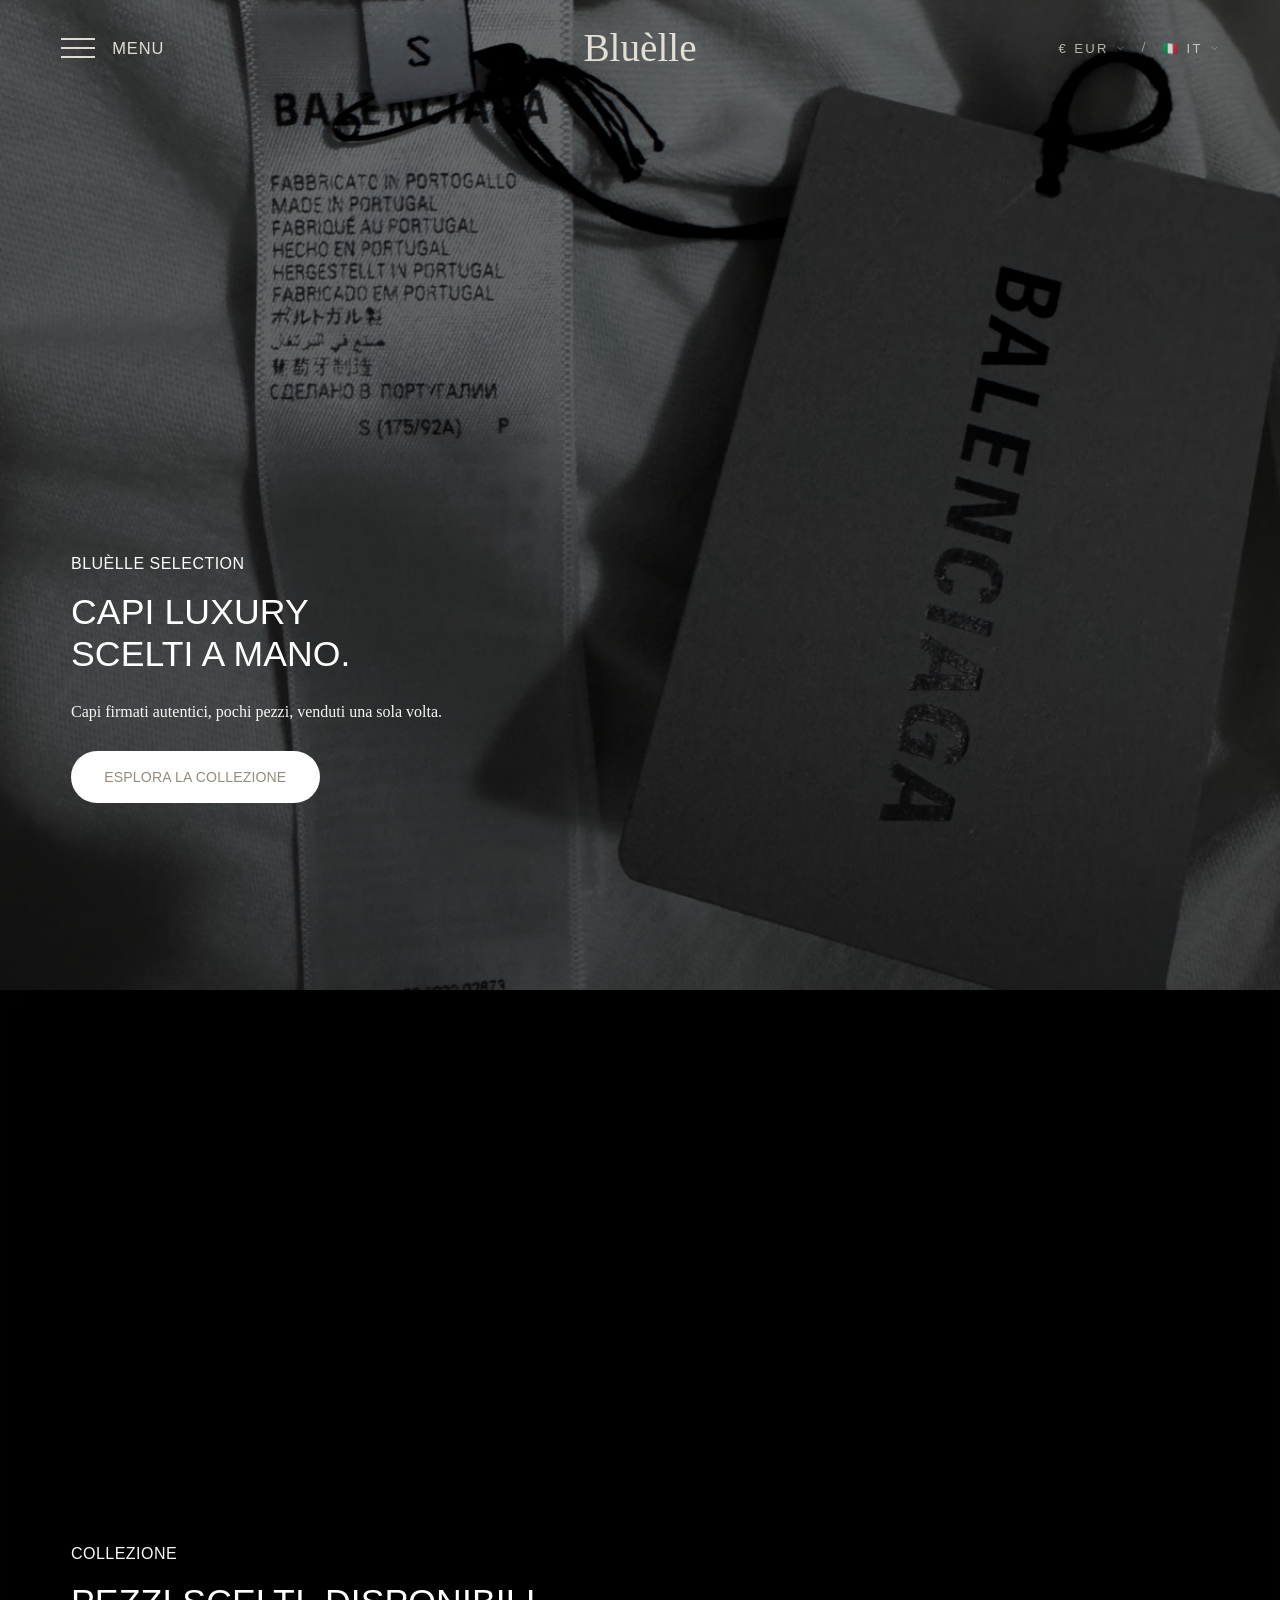
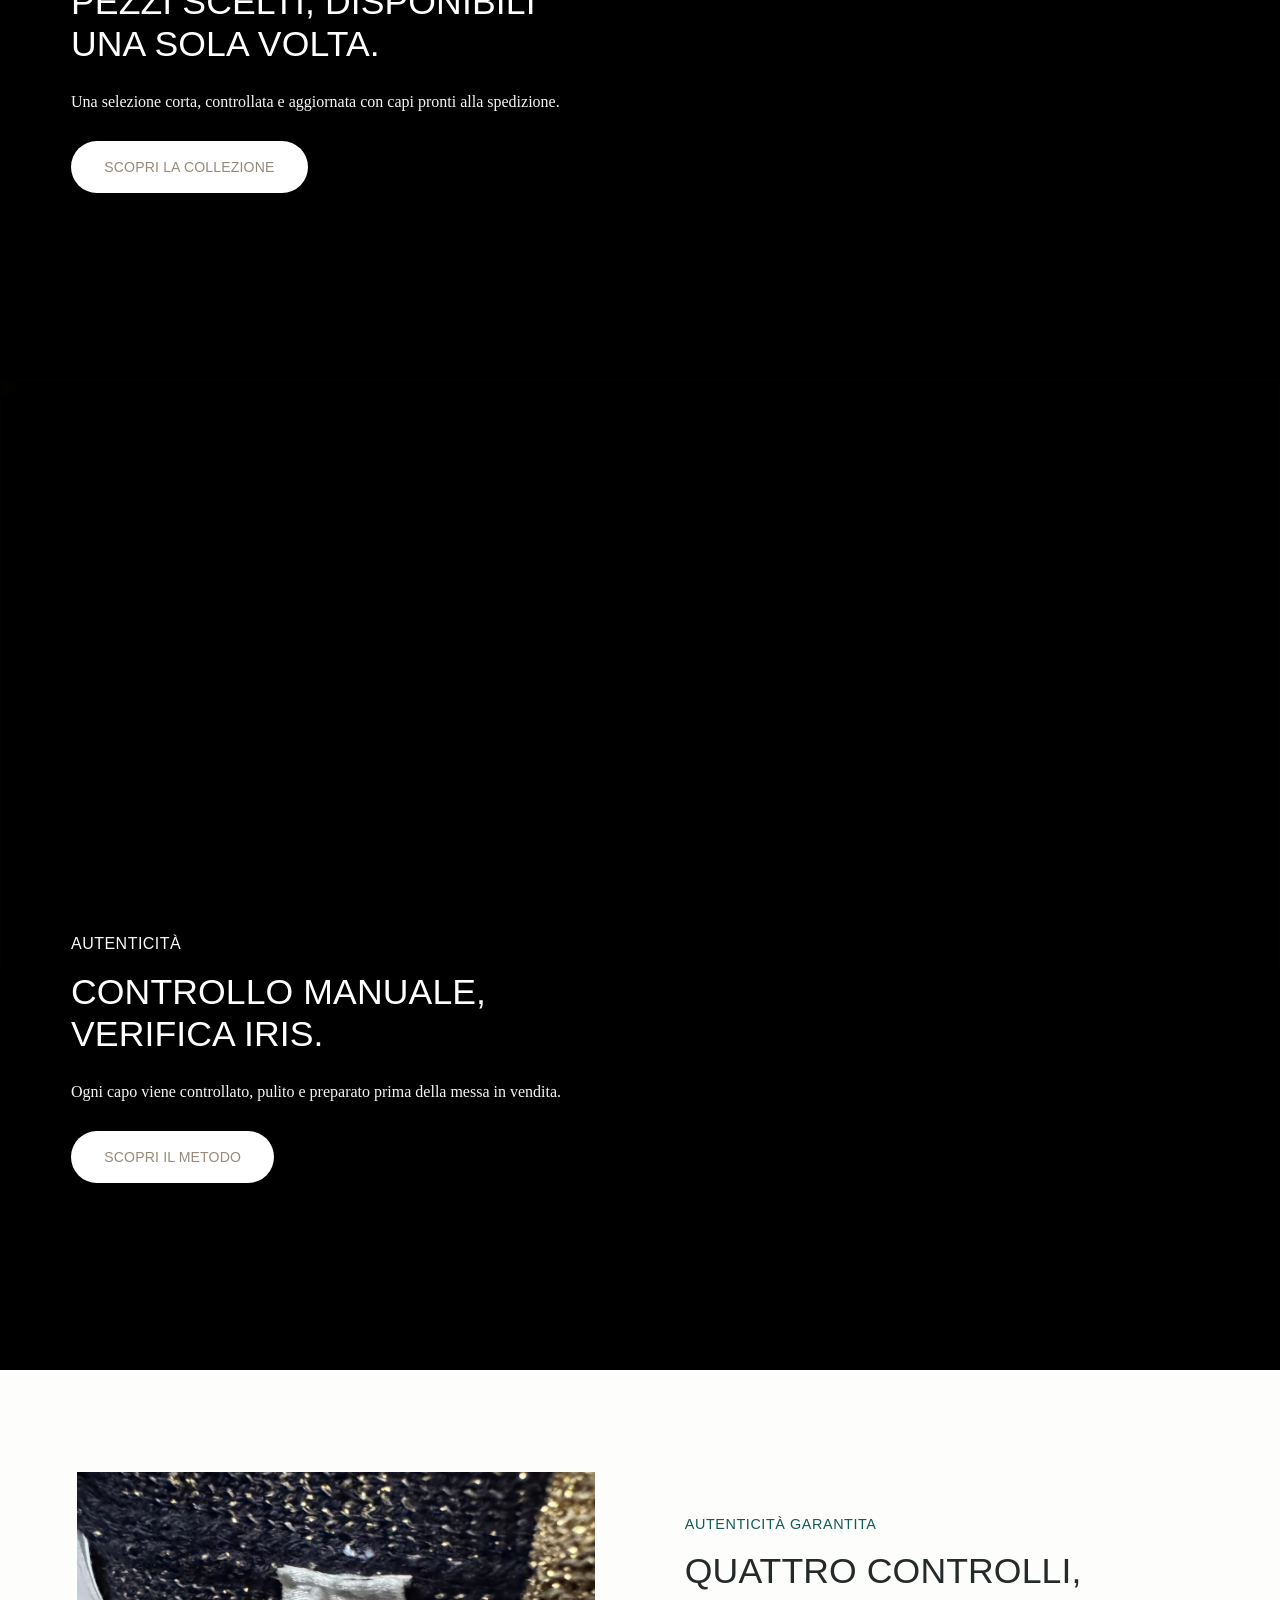
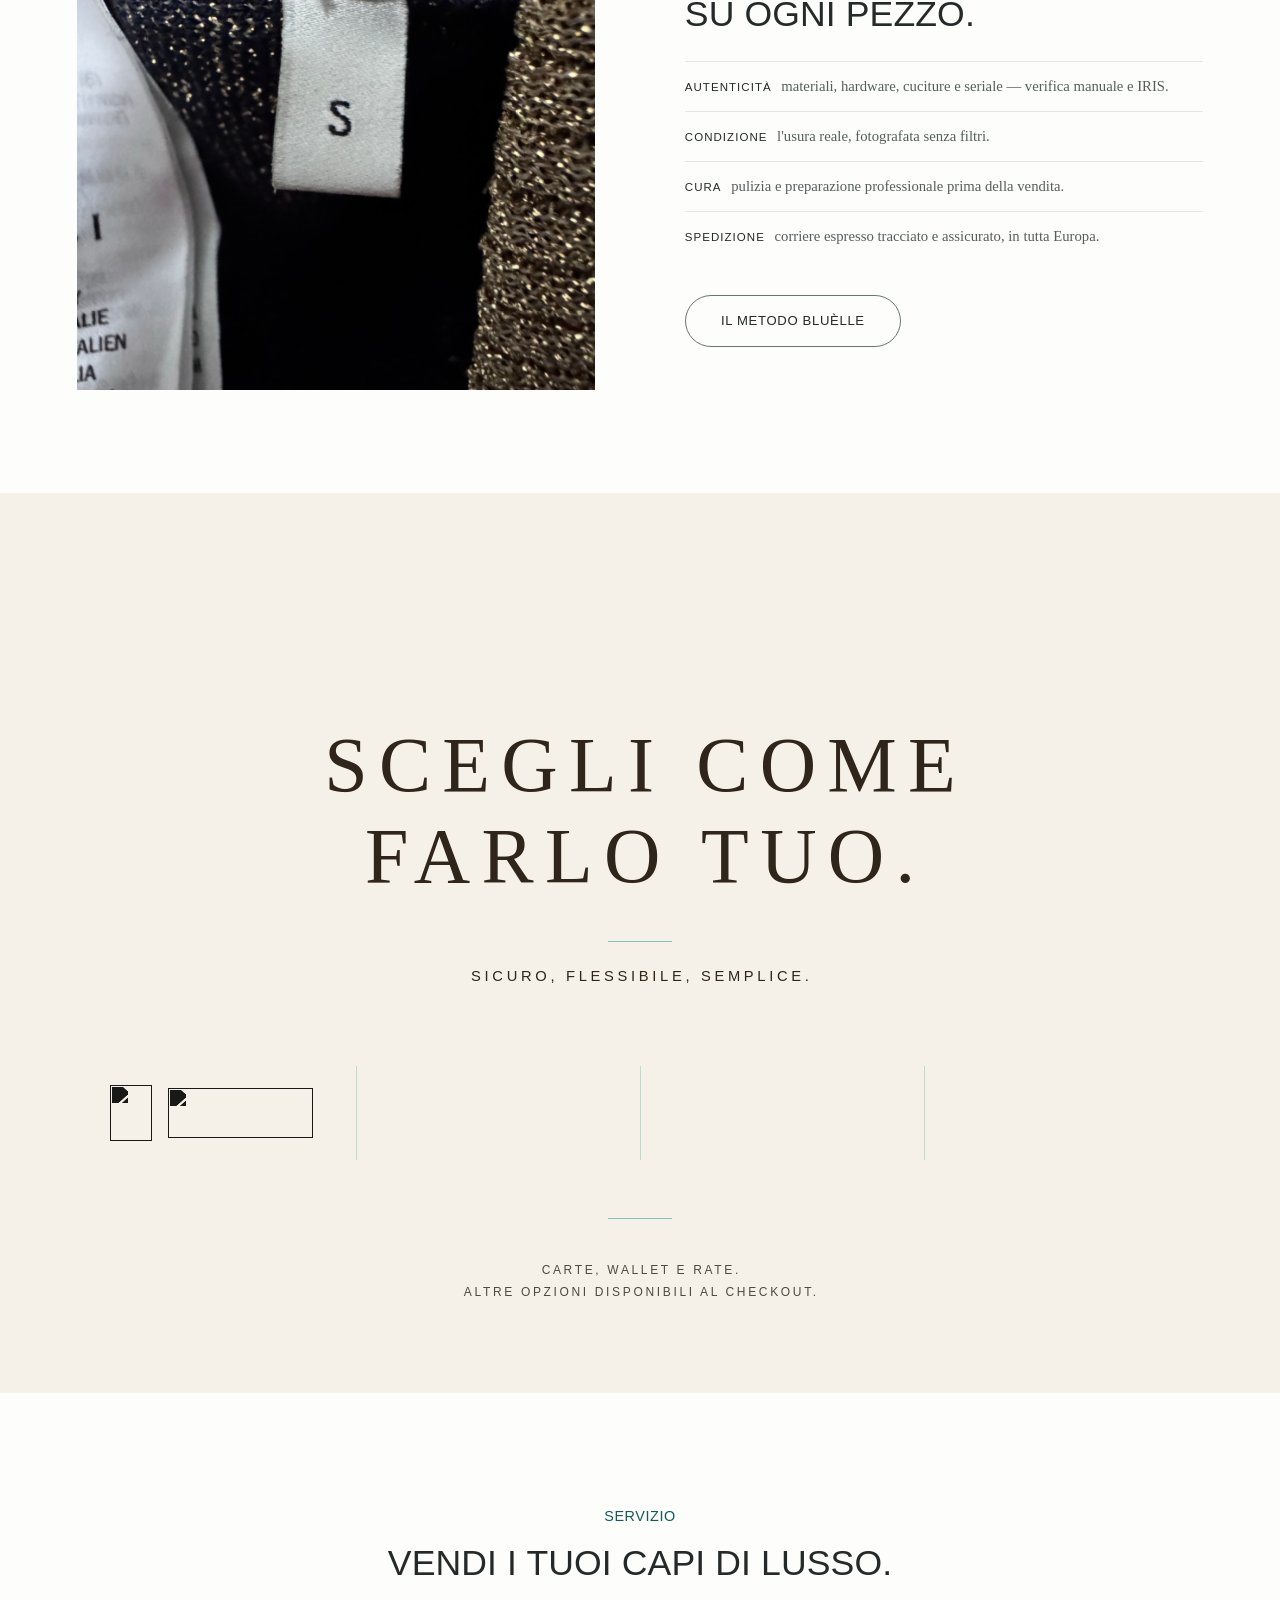
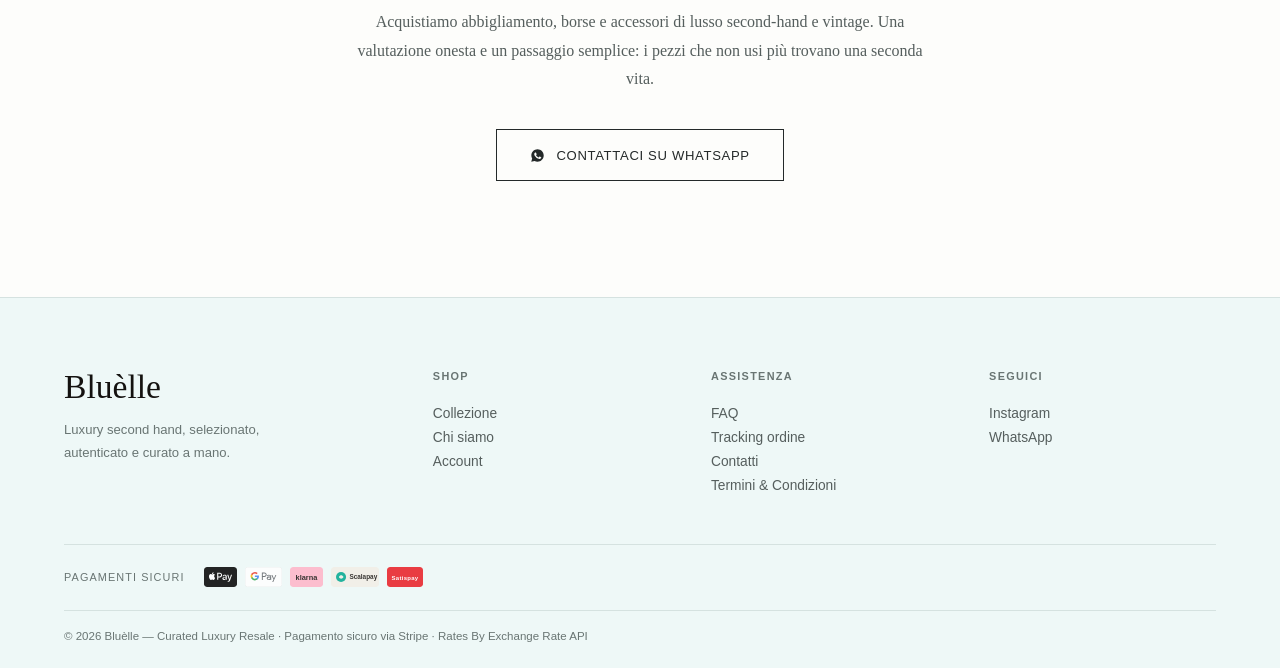
==== commit 278a0266: "feat: apply shared white and Tiffany palette across storefront" ====
--- a/index.html
+++ b/index.html
@@ -26,6 +26,7 @@
 <link href="https://fonts.googleapis.com/css2?family=Bodoni+Moda:opsz,wght@6..96,400&amp;family=Lora:ital,wght@0,400;0,700;1,400;1,700&amp;family=Open+Sans:ital,wght@0,300;0,400;0,500;1,300&amp;family=Pinyon+Script&amp;display=swap" rel="stylesheet">
 <link rel="stylesheet" href="https://cdn.jsdelivr.net/npm/lenis@1.3.25/dist/lenis.css" integrity="sha384-gvLq/iOMNnPchdosgVym5huSVkKipHCQaqSw2Eg0V52Mzmlf169ZOsXcNc2cNu8x" crossorigin="anonymous">
 <link rel="stylesheet" href="assets/styles.css?v=20260831h">
+<link rel="stylesheet" href="assets/theme-white-tiffany.css?v=20260911">
 </head>
 <body>
 <!-- INTRO -->
--- a/assets/theme-white-tiffany.css
+++ b/assets/theme-white-tiffany.css
@@ -0,0 +1,21 @@
+/* Shared white / Tiffany palette. Dark photography and brand logos retain their colors. */
+:root{
+  --paper:#fdfdfb;--cream:#eef8f7;--sand:#e2efed;
+  --pine:#202525;--pine-2:#292f2e;
+  --ink:#242929;--slate:#555e5d;--stone:#697573;--mist:#a7b8b5;
+  --tiff:#176c67;--tiff-deep:#125b57;--tiff-soft:#81d8d0;
+  --line:rgba(36,65,62,.15);--line-soft:rgba(36,65,62,.12);
+  --line-d:rgba(253,253,251,.16);
+  --salt:var(--paper);--shell:var(--cream);--marine:var(--pine-2);
+  --brass:var(--tiff);--brass-soft:var(--tiff-soft);
+}
+nav.s{background:rgba(253,253,251,.96)}
+.pick-row:hover,.pick-row.on{background:#eef8f7}
+.pick-list::-webkit-scrollbar-track{background:#eef8f7}
+.pick-list::-webkit-scrollbar-thumb{background:#a7b8b5}
+.lj-pin,#logo-journey.media-journey .lj-pin{background:var(--paper)}
+.lj-button,.lj-video-card,.lj-video-btn,#logo-journey.media-journey .lj-payments{background:rgba(253,253,251,.96)}
+.catpill.on{border-bottom-color:#81d8d0!important}
+.filtoggle.open,.fpill.on{color:#176c67;background:#edf9f7}
+.fpill.on{border-color:#81d8d0}
+::selection{background:#81d8d0;color:#242929}
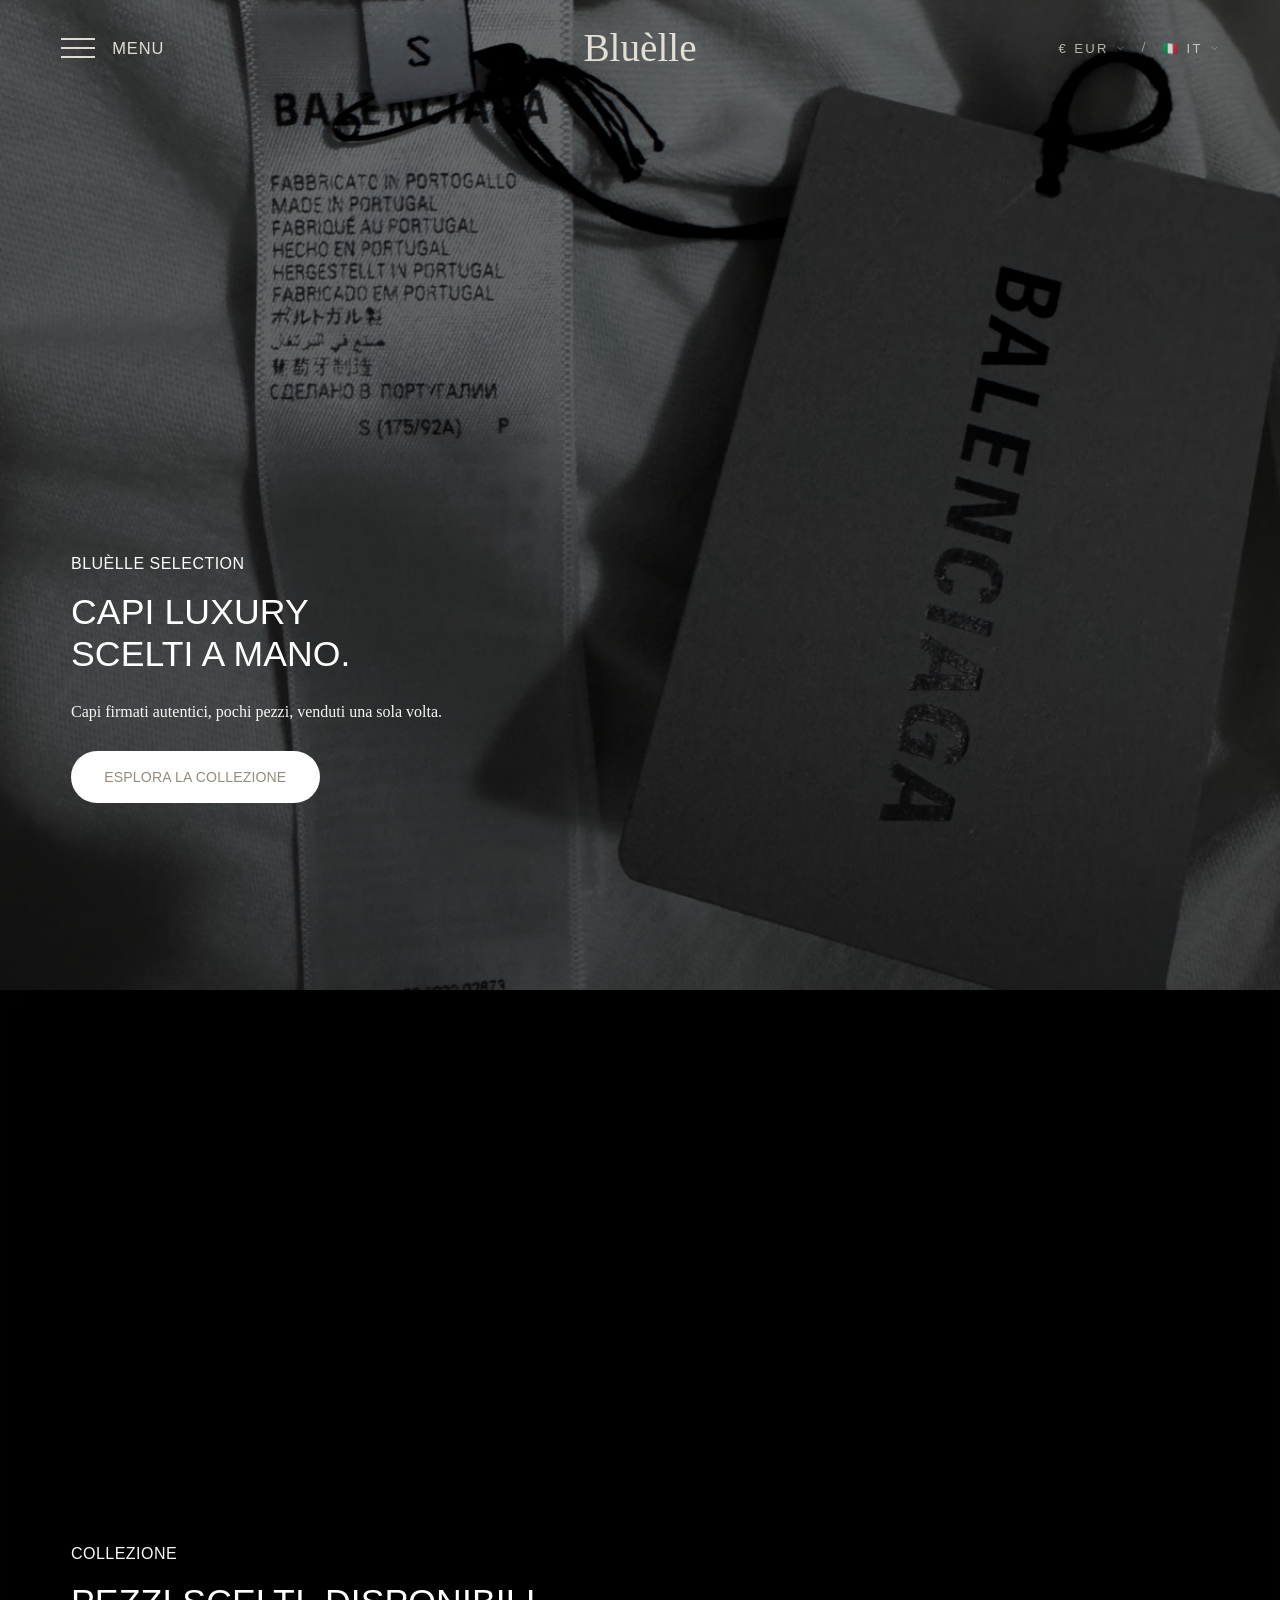
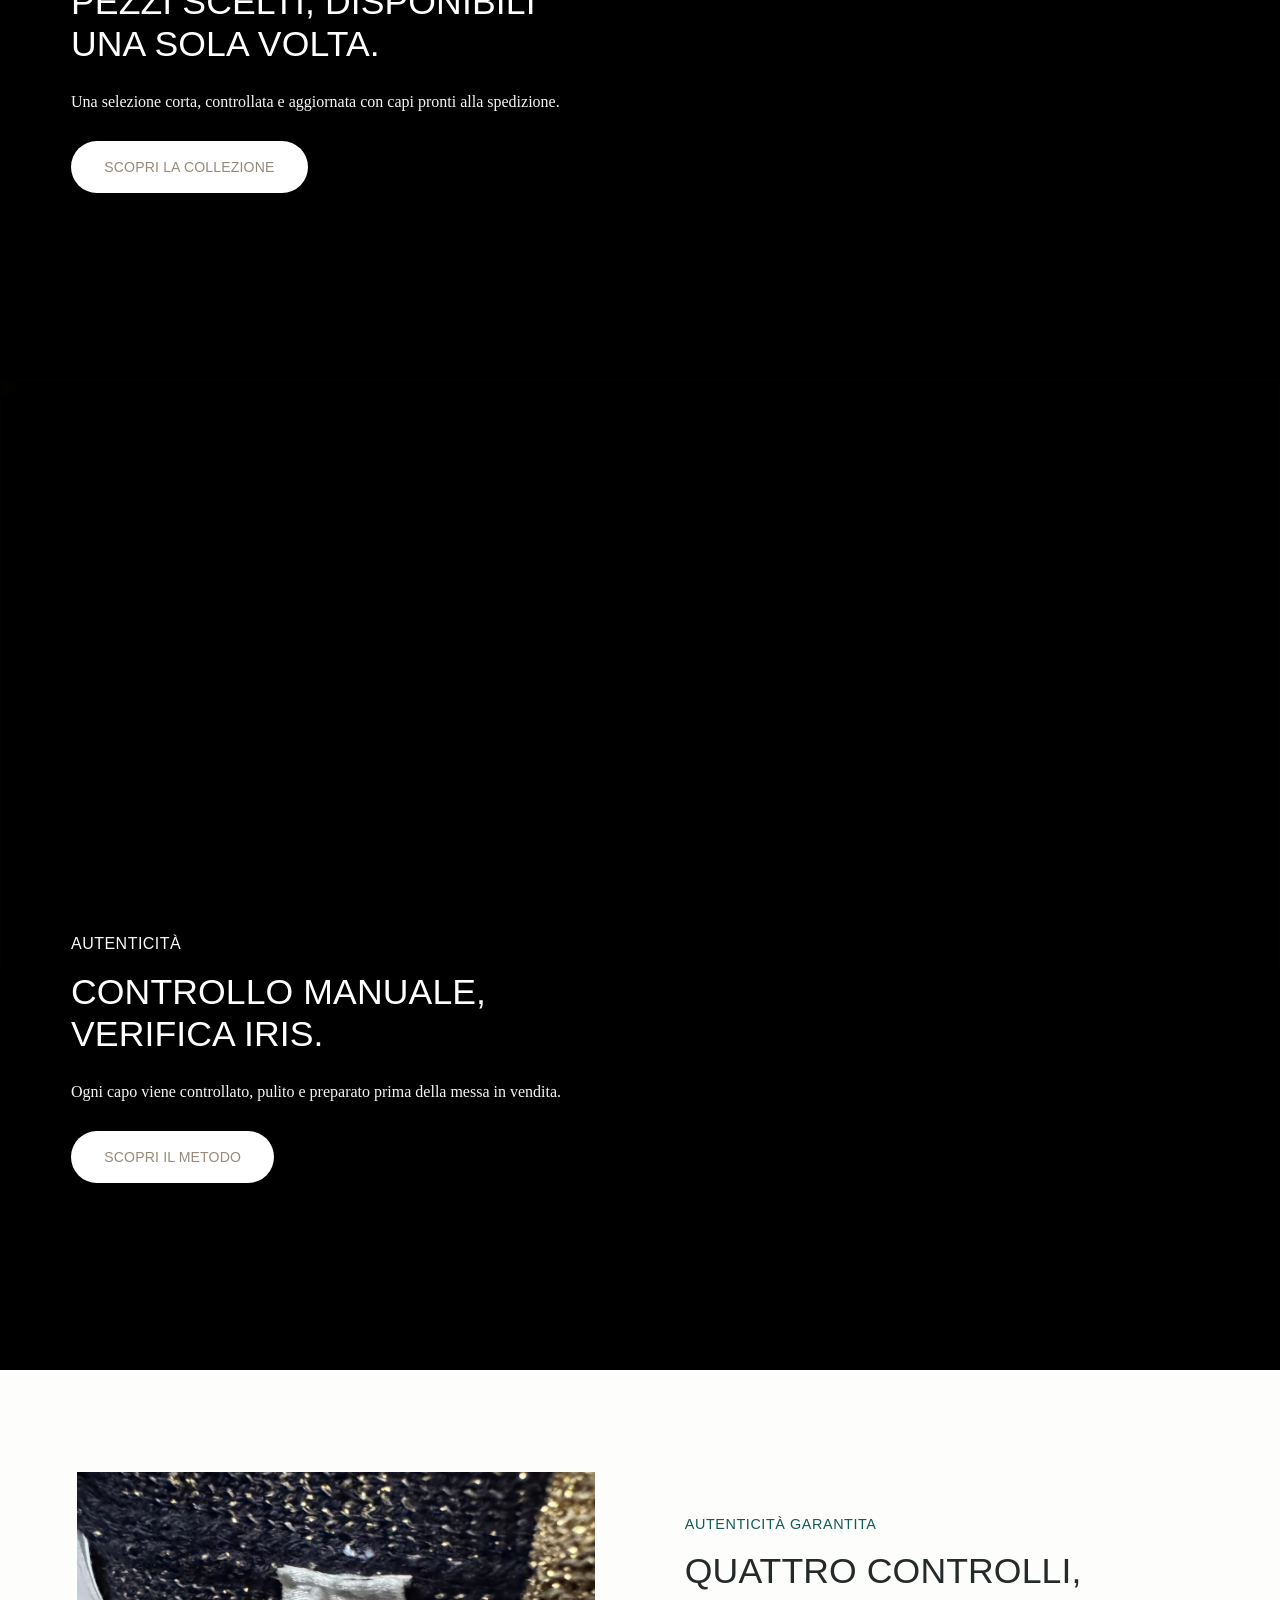
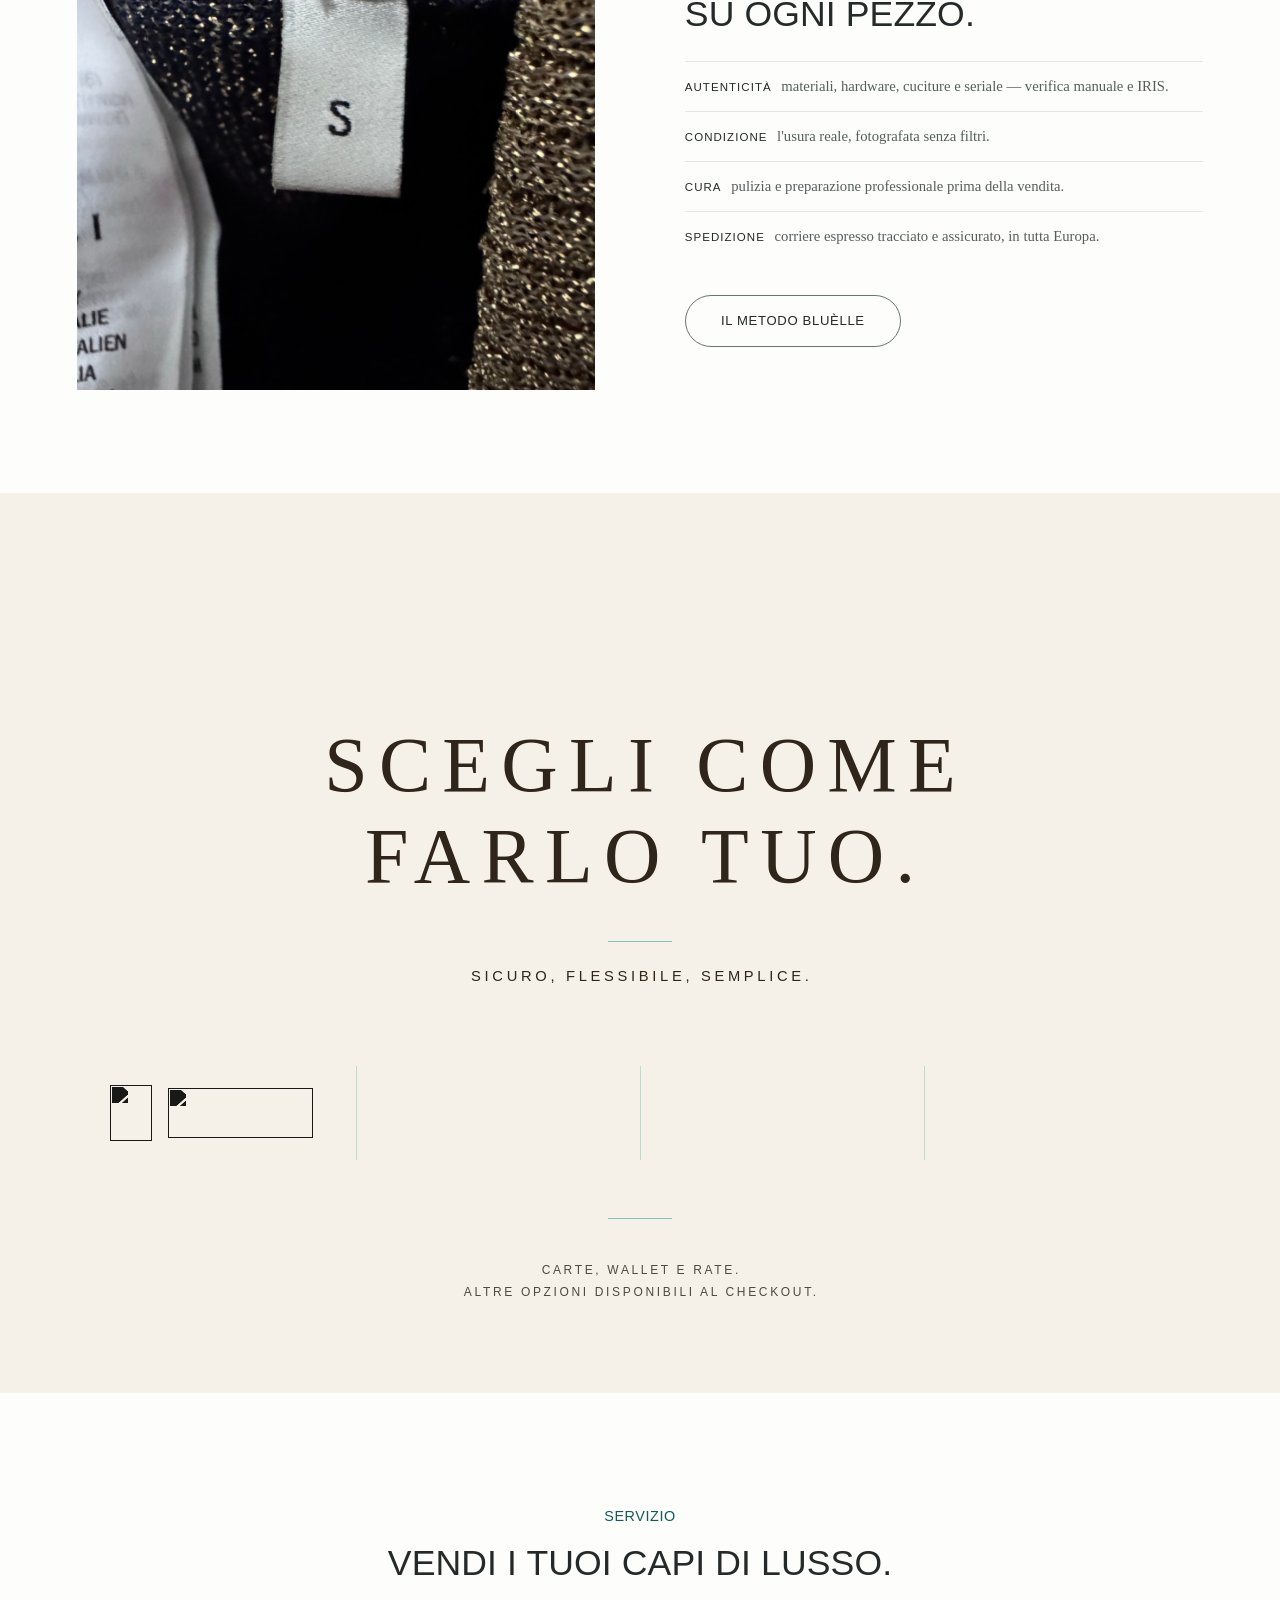
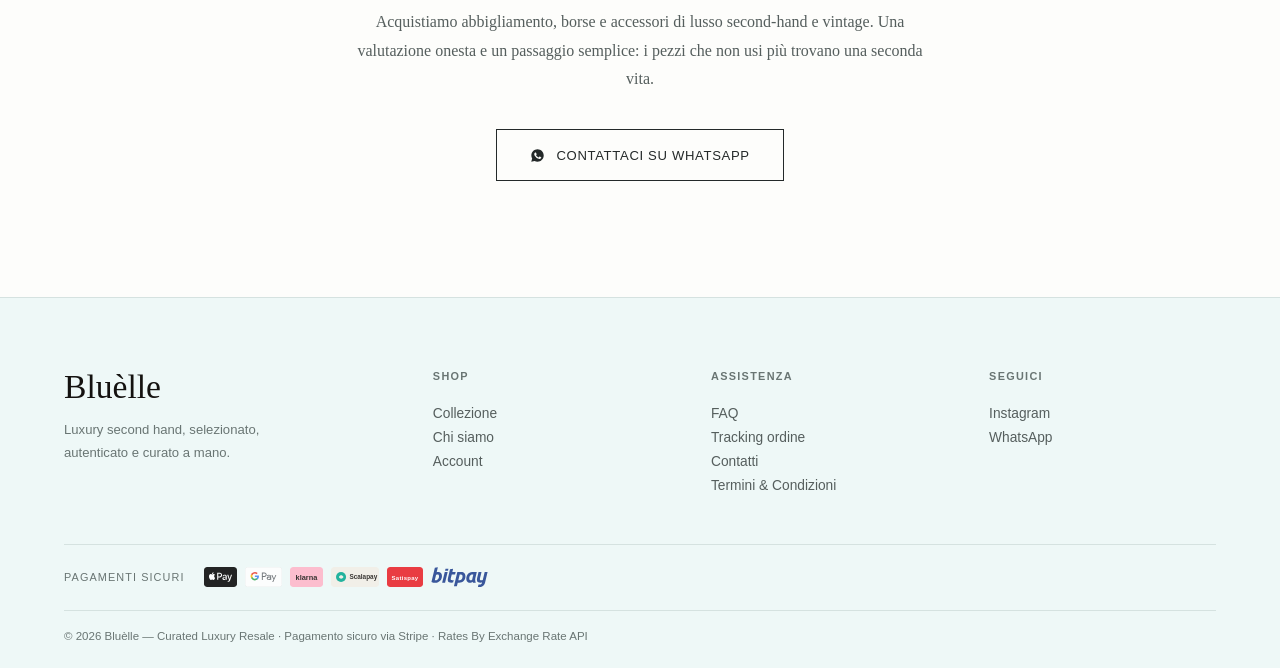
==== commit 10af774f: "fix: use BitPay logo instead of Bitcoin in all footers" ====
--- a/index.html
+++ b/index.html
@@ -237,7 +237,7 @@
       <img src="img/pay-klarna.svg" alt="Klarna" loading="lazy" onerror="this.style.display='none'">
       <img src="img/pay-scalapay.svg" alt="Scalapay" loading="lazy" onerror="this.style.display='none'">
       <img src="img/pay-satispay.svg" alt="Satispay" loading="lazy" onerror="this.style.display='none'">
-      <img src="https://cdn.jsdelivr.net/npm/cryptocurrency-icons@0.18.1/svg/color/btc.svg" alt="Bitcoin · BitPay" loading="lazy" onerror="this.style.display='none'">
+      <img src="assets/bitpay-logo.svg" alt="BitPay" loading="lazy">
     </div>
   </div>
   <div class="ft-bottom"><span data-i="footer_bottom">© 2026 Bluèlle — Curated Luxury Resale · Pagamento sicuro via Stripe</span> · <a class="fx-attribution" href="https://www.exchangerate-api.com" target="_blank" rel="noopener">Rates By Exchange Rate API</a></div>
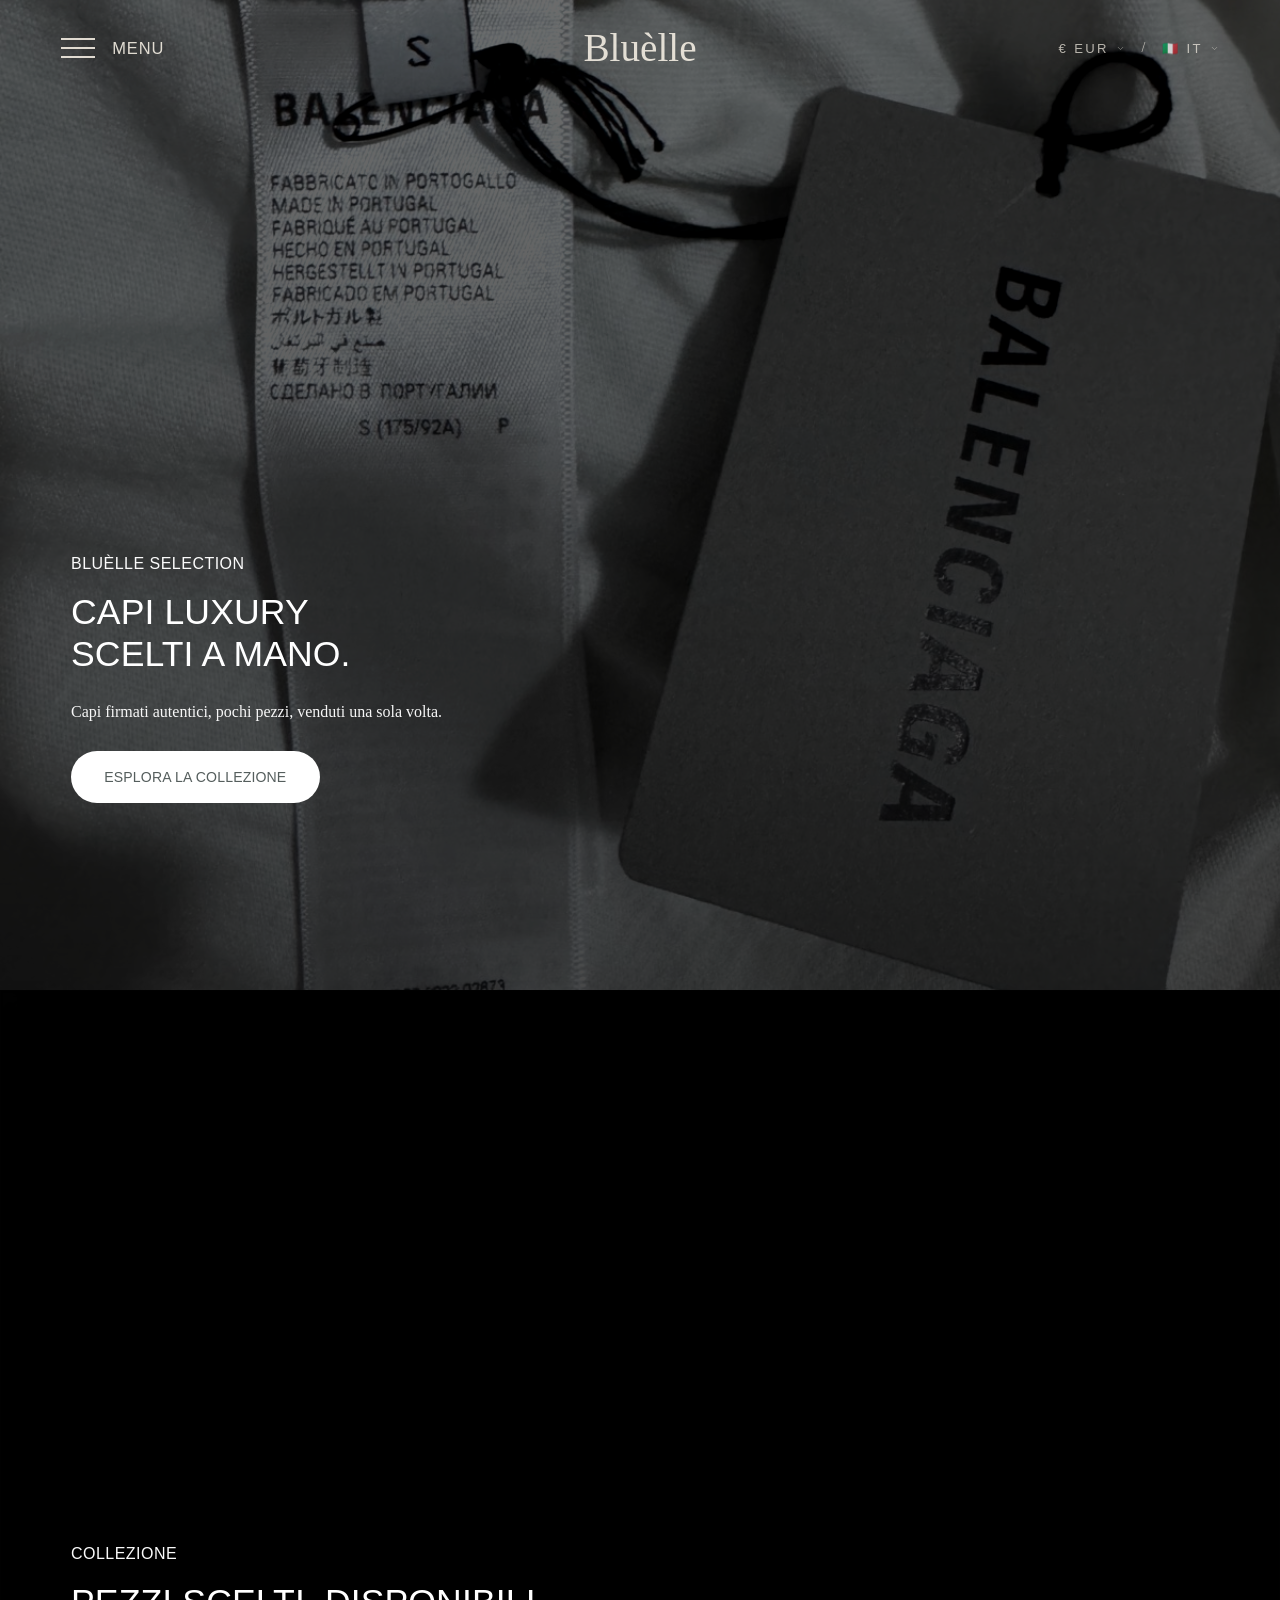
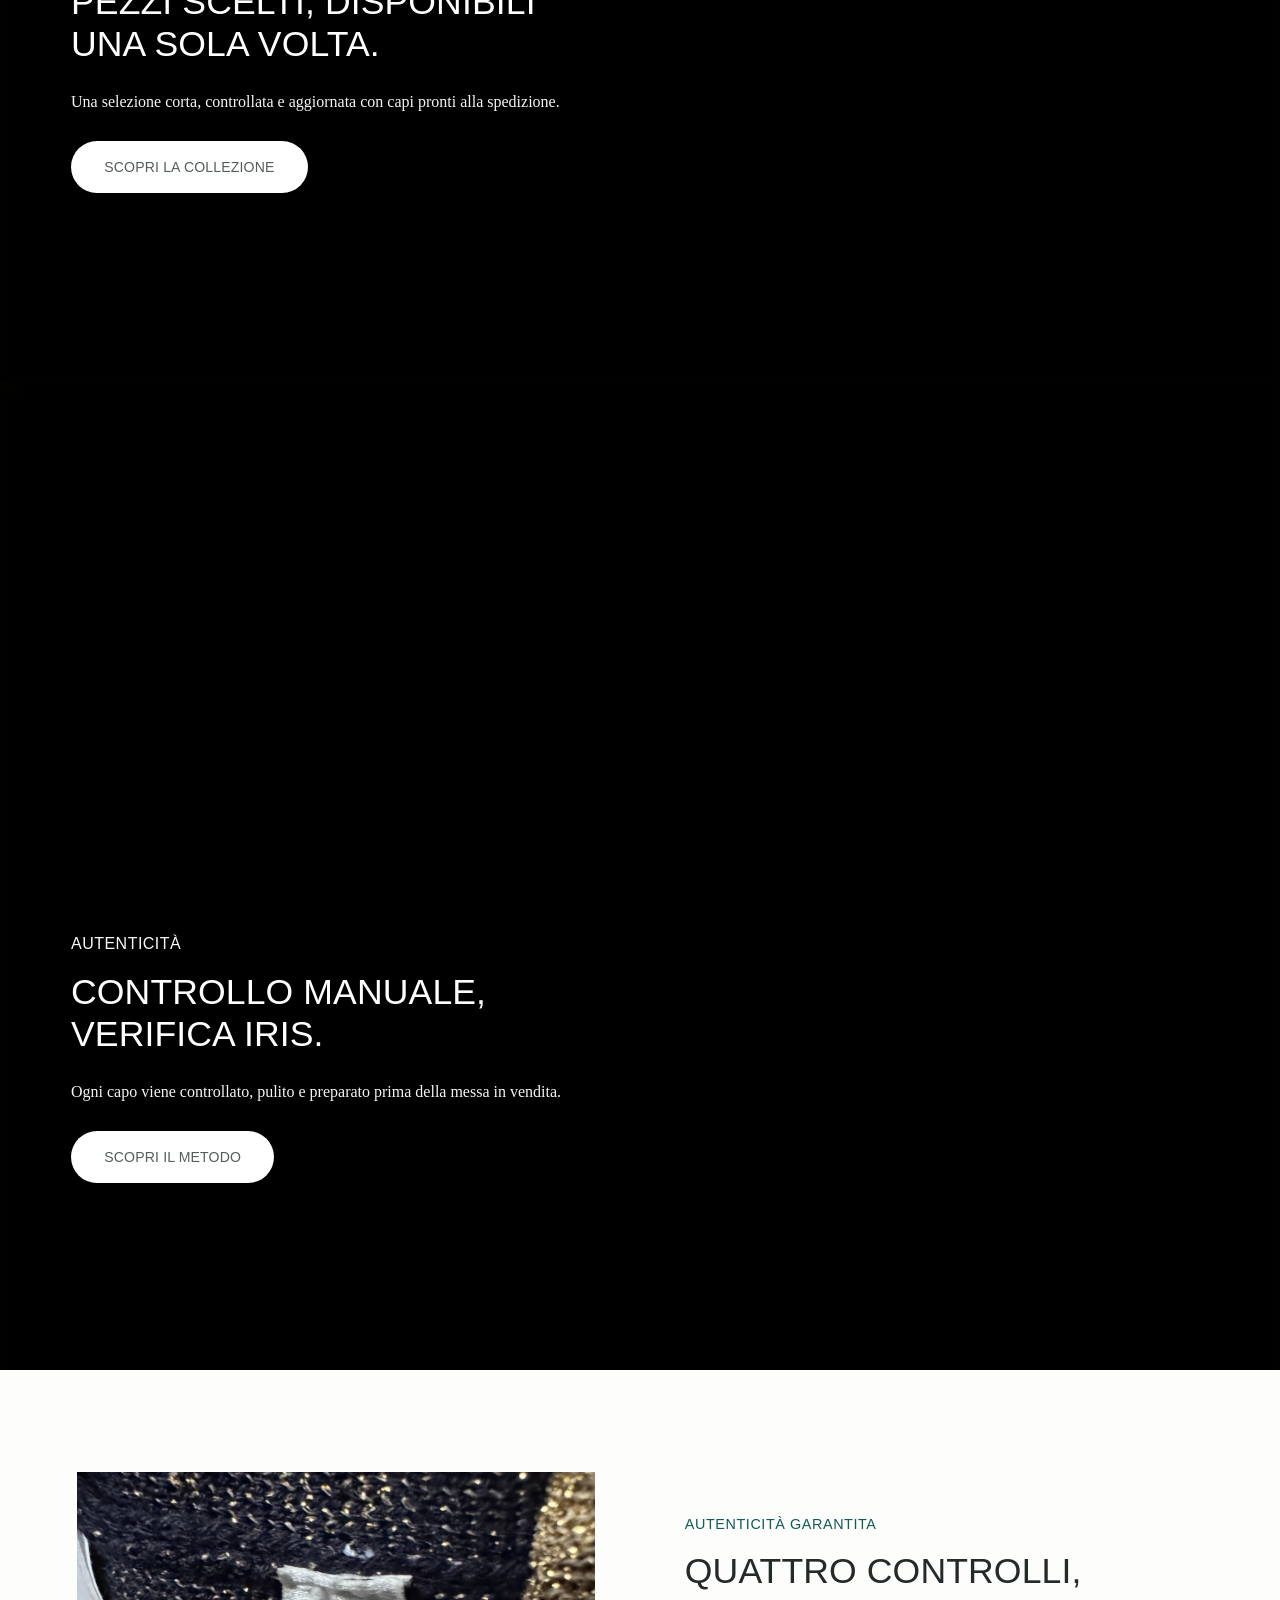
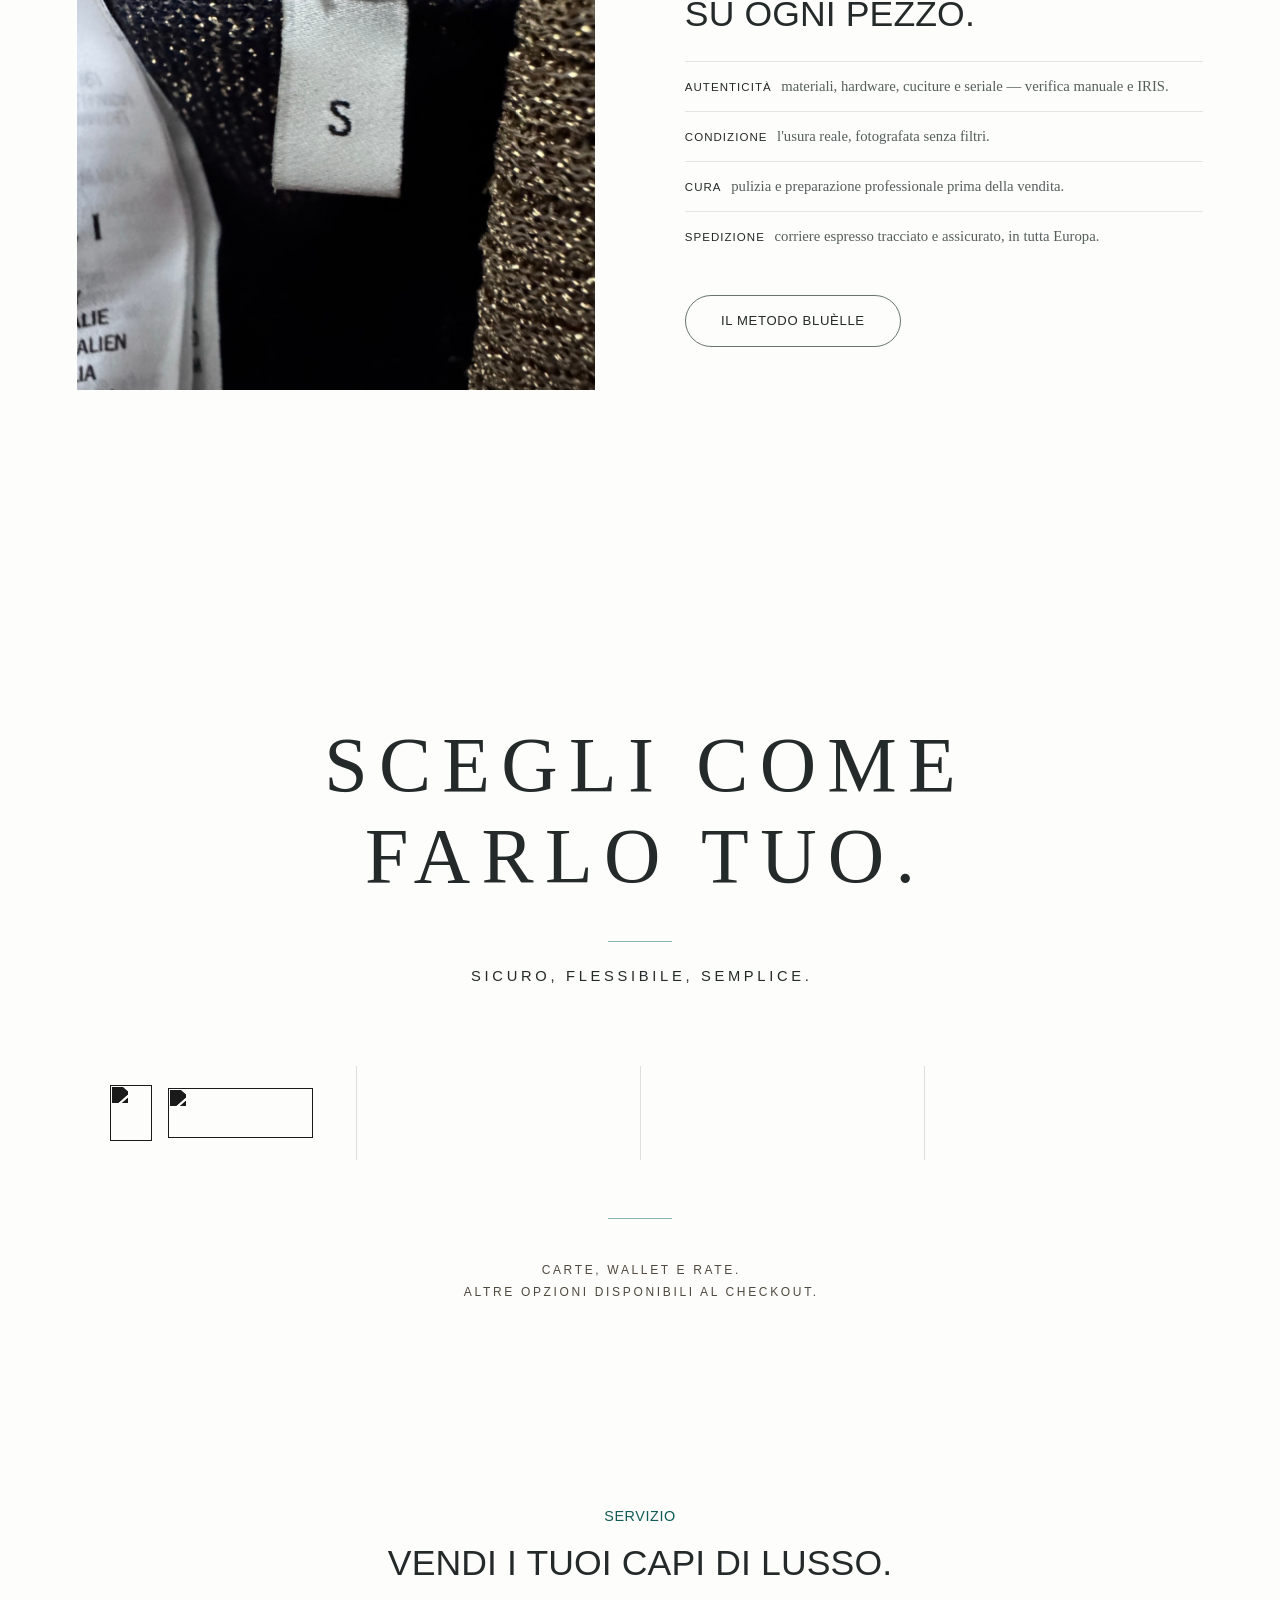
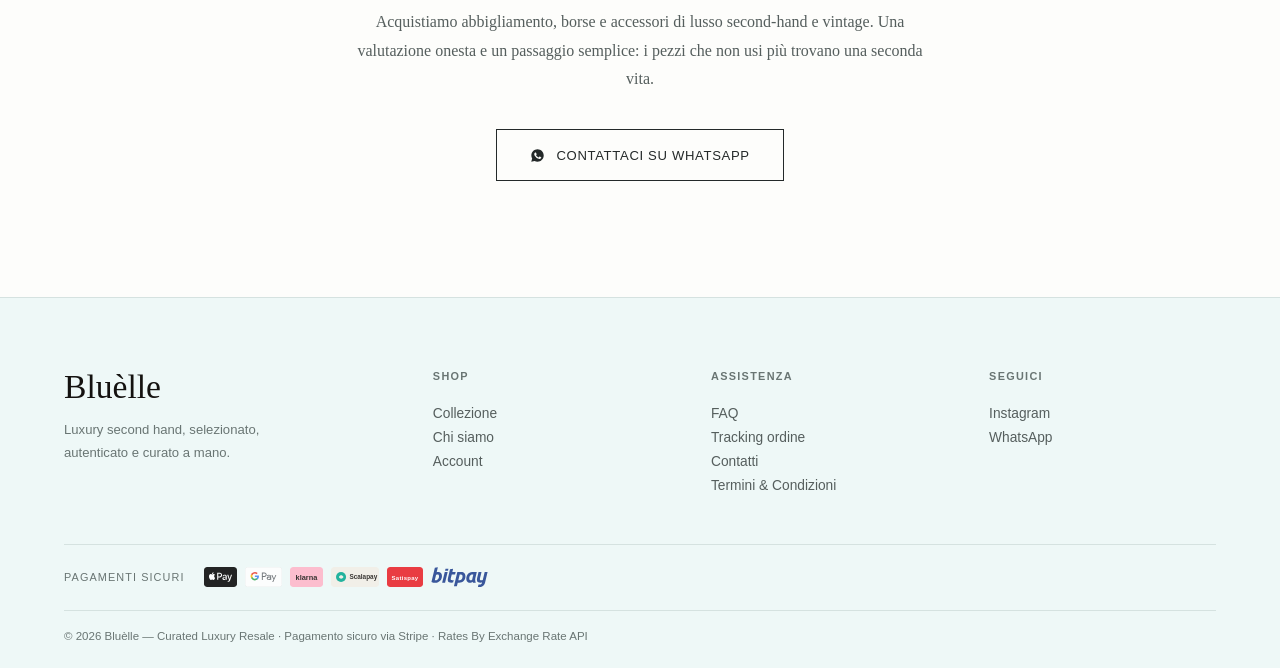
==== commit 0a245d85: "fix: remove remaining hardcoded beige and brown theme colors" ====
--- a/index.html
+++ b/index.html
@@ -26,7 +26,7 @@
 <link href="https://fonts.googleapis.com/css2?family=Bodoni+Moda:opsz,wght@6..96,400&amp;family=Lora:ital,wght@0,400;0,700;1,400;1,700&amp;family=Open+Sans:ital,wght@0,300;0,400;0,500;1,300&amp;family=Pinyon+Script&amp;display=swap" rel="stylesheet">
 <link rel="stylesheet" href="https://cdn.jsdelivr.net/npm/lenis@1.3.25/dist/lenis.css" integrity="sha384-gvLq/iOMNnPchdosgVym5huSVkKipHCQaqSw2Eg0V52Mzmlf169ZOsXcNc2cNu8x" crossorigin="anonymous">
 <link rel="stylesheet" href="assets/styles.css?v=20260831h">
-<link rel="stylesheet" href="assets/theme-white-tiffany.css?v=20260911">
+<link rel="stylesheet" href="assets/theme-white-tiffany.css?v=20260911b">
 </head>
 <body>
 <!-- INTRO -->
--- a/assets/theme-white-tiffany.css
+++ b/assets/theme-white-tiffany.css
@@ -19,3 +19,21 @@
 .filtoggle.open,.fpill.on{color:#176c67;background:#edf9f7}
 .fpill.on{border-color:#81d8d0}
 ::selection{background:#81d8d0;color:#242929}
+/* Legacy components used fixed beige/brown values instead of shared tokens. */
+.hpay{--hpay-ink:var(--ink);--hpay-accent:var(--tiff);--hpay-line:var(--line);background:var(--paper)}
+.faqx-contact,.ipanel,.vc-gallery,.vc-panel,.st-thumb,.st-stage,.pi{background:var(--paper)}
+.account-body{--acct-muted:var(--slate);--acct-placeholder:var(--stone);--acct-accent:var(--tiff)}
+.rx-cta,.rx-scene a,.mprice,.pick-name,.pick-empty{color:var(--slate)}
+.pick-search,.pick-search input::placeholder{color:var(--stone)}
+.pick-search input,.pick-code,.pick-row.on .pick-name{color:var(--ink)}
+.iinfo{color:var(--slate);border-color:var(--mist)}
+.hmarq,.lj-payments,.gal-arr{background:rgba(253,253,251,.9)}
+.gal-arr{border-color:var(--line)}
+.gal-dot{background:rgba(253,253,251,.5)}
+.product-film-copy span,.product-film-copy small{color:var(--tiff-soft)}
+.product-film-copy h1,.product-masthead a{color:var(--paper)}
+.product-condition-panel h2::after,.product-characteristics__header h2::after{background:var(--tiff-soft)}
+.condition-step:not(:last-child)::after{background:var(--mist)}
+.condition-step.past:not(:last-child)::after,.condition-step.past .condition-dot{background:var(--tiff-soft)}
+.condition-dot{border-color:var(--mist);background:var(--paper)}
+.condition-step.on .condition-dot{background:var(--tiff);border-color:var(--tiff)}
